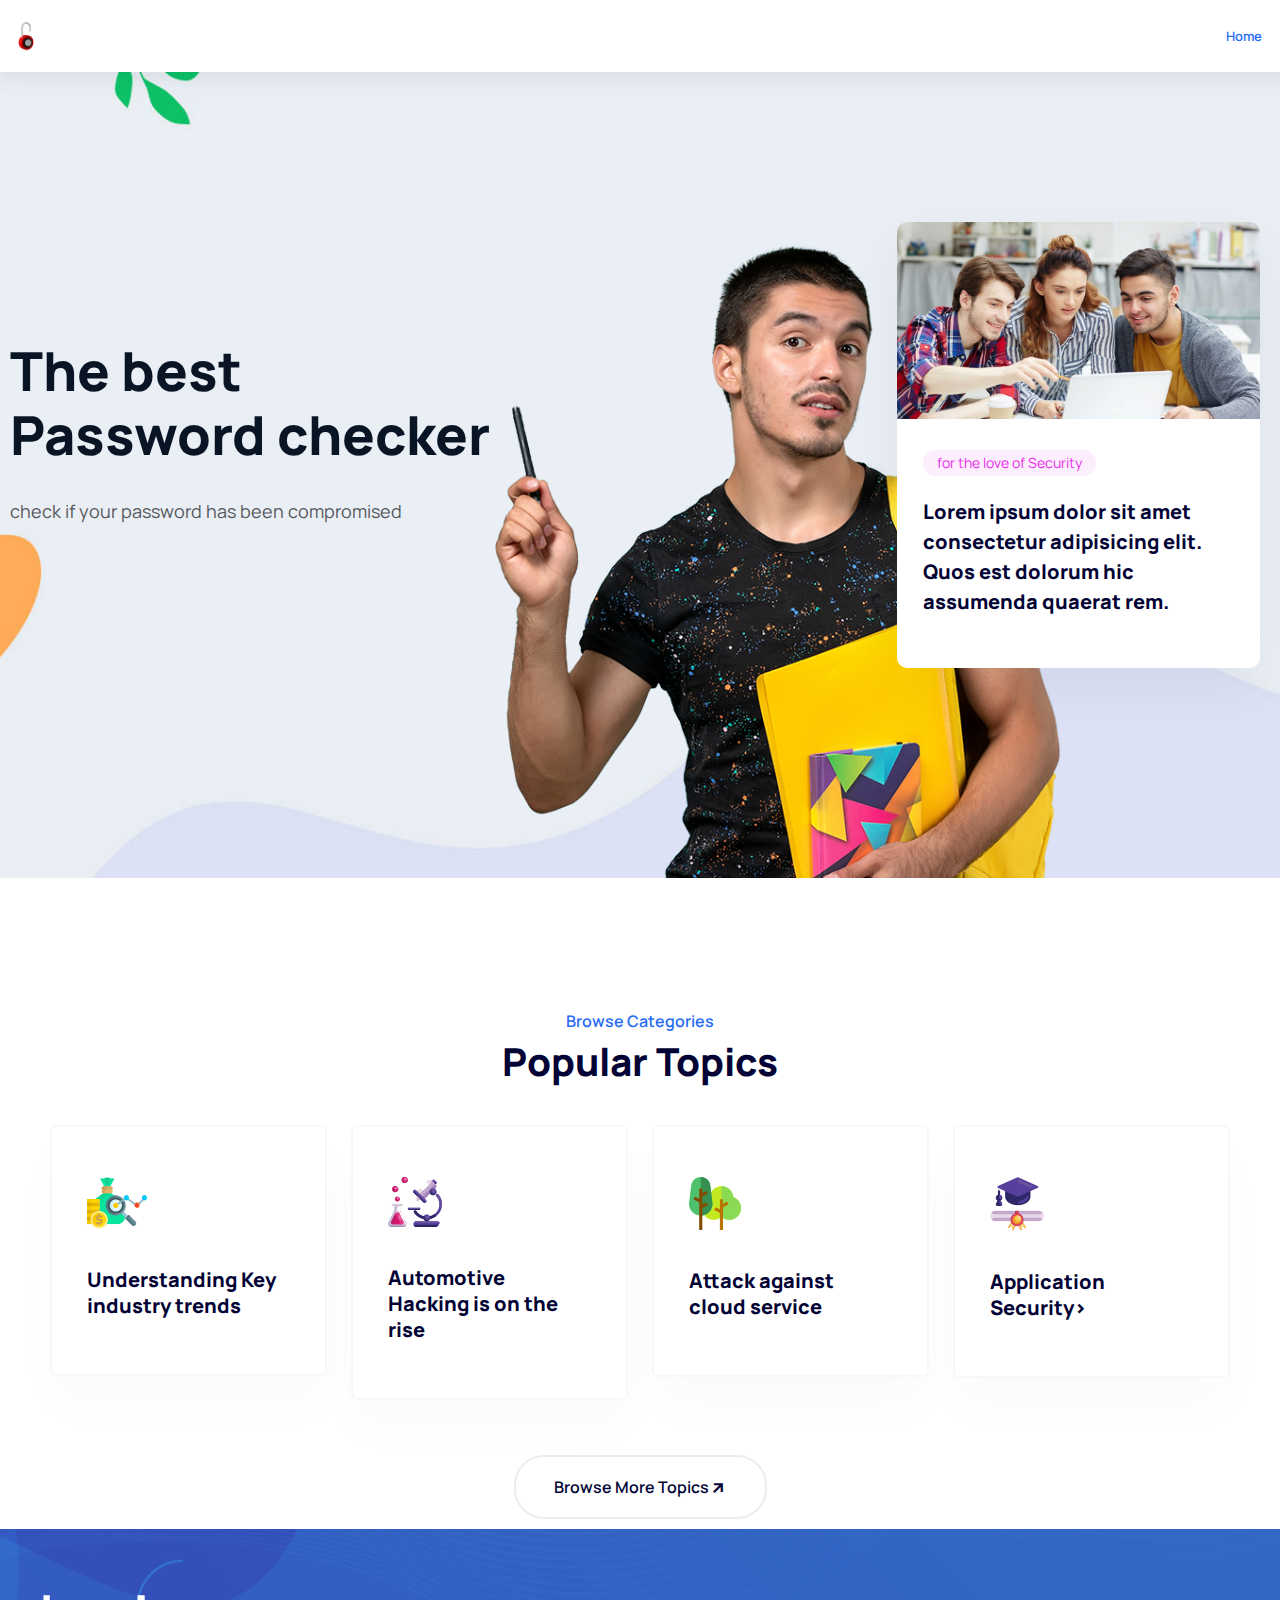
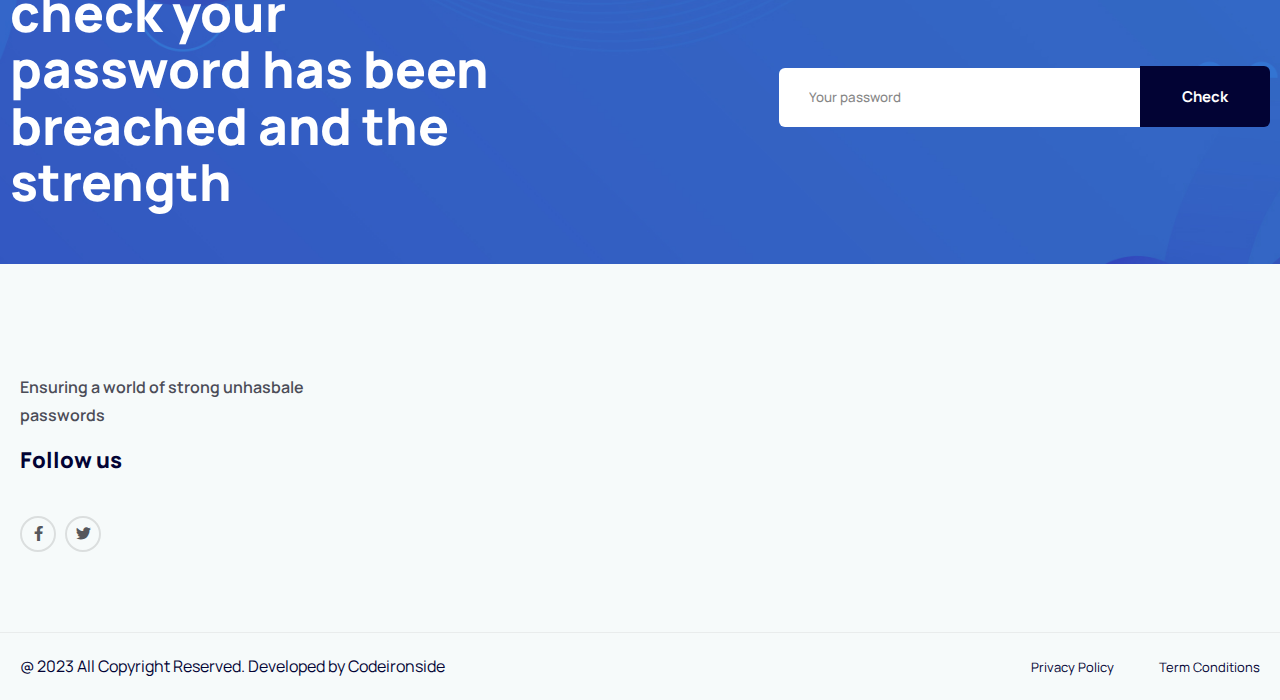
==== index.html @ 70d33856 "ummi frontend project" ====
<!DOCTYPE html>
<html lang="en-US">

<!-- Mirrored from backtheme.tech/products/wordpress/dlear-university/ by HTTrack Website Copier/3.x [XR&CO'2014], Thu, 14 Sep 2023 18:05:34 GMT -->
<!-- Added by HTTrack --><meta http-equiv="content-type" content="text/html;charset=UTF-8" /><!-- /Added by HTTrack -->
<head>
	<meta charset="UTF-8" />
	<meta name="viewport" content="width=device-width, initial-scale=1" />
	<link rel="profile" href="http://gmpg.org/xfn/11" />
	<link rel="pingback" href="xmlrpc.html" />
	<title>Password demon</title>
<meta name='robots' content='max-image-preview:large' /> 
<link rel='dns-prefetch' href='http://fonts.googleapis.com/' />
<link rel='preconnect' href='https://fonts.gstatic.com/' crossorigin />
<link rel="alternate" type="application/rss+xml" title="Dlear - Education, University &amp; School WordPress Theme &raquo; Feed" href="feed/index.html" />
<link rel="alternate" type="application/rss+xml" title="Dlear - Education, University &amp; School WordPress Theme &raquo; Comments Feed" href="comments/feed/index.html" /> 
<script type="text/javascript">
//  
</script>
<style type="text/css">
img.wp-smiley,
img.emoji {
	display: inline !important;
	border: none !important;
	box-shadow: none !important;
	height: 1em !important;
	width: 1em !important;
	margin: 0 0.07em !important;
	vertical-align: -0.1em !important;
	background: none !important;
	padding: 0 !important;
}
</style>
	<link rel='stylesheet' id='wp-block-library-css' href='wp-includes/css/dist/block-library/style.min9b30.css?ver=6.3.1' type='text/css' media='all' />
<link rel='stylesheet' id='wc-blocks-style-css' href='wp-content/plugins/woocommerce/packages/woocommerce-blocks/build/wc-blocksa504.css?ver=10.6.6' type='text/css' media='all' />
<link rel='stylesheet' id='wc-blocks-style-active-filters-css' href='wp-content/plugins/woocommerce/packages/woocommerce-blocks/build/active-filtersa504.css?ver=10.6.6' type='text/css' media='all' />
<link rel='stylesheet' id='wc-blocks-style-add-to-cart-form-css' href='wp-content/plugins/woocommerce/packages/woocommerce-blocks/build/add-to-cart-forma504.css?ver=10.6.6' type='text/css' media='all' />
<link rel='stylesheet' id='wc-blocks-packages-style-css' href='wp-content/plugins/woocommerce/packages/woocommerce-blocks/build/packages-stylea504.css?ver=10.6.6' type='text/css' media='all' />
<link rel='stylesheet' id='wc-blocks-style-all-products-css' href='wp-content/plugins/woocommerce/packages/woocommerce-blocks/build/all-productsa504.css?ver=10.6.6' type='text/css' media='all' />
<link rel='stylesheet' id='wc-blocks-style-all-reviews-css' href='wp-content/plugins/woocommerce/packages/woocommerce-blocks/build/all-reviewsa504.css?ver=10.6.6' type='text/css' media='all' />
<link rel='stylesheet' id='wc-blocks-style-attribute-filter-css' href='wp-content/plugins/woocommerce/packages/woocommerce-blocks/build/attribute-filtera504.css?ver=10.6.6' type='text/css' media='all' />
<link rel='stylesheet' id='wc-blocks-style-breadcrumbs-css' href='wp-content/plugins/woocommerce/packages/woocommerce-blocks/build/breadcrumbsa504.css?ver=10.6.6' type='text/css' media='all' />
<link rel='stylesheet' id='wc-blocks-style-catalog-sorting-css' href='wp-content/plugins/woocommerce/packages/woocommerce-blocks/build/catalog-sortinga504.css?ver=10.6.6' type='text/css' media='all' />
<link rel='stylesheet' id='wc-blocks-style-customer-account-css' href='wp-content/plugins/woocommerce/packages/woocommerce-blocks/build/customer-accounta504.css?ver=10.6.6' type='text/css' media='all' />
<link rel='stylesheet' id='wc-blocks-style-featured-category-css' href='wp-content/plugins/woocommerce/packages/woocommerce-blocks/build/featured-categorya504.css?ver=10.6.6' type='text/css' media='all' />
<link rel='stylesheet' id='wc-blocks-style-featured-product-css' href='wp-content/plugins/woocommerce/packages/woocommerce-blocks/build/featured-producta504.css?ver=10.6.6' type='text/css' media='all' />
<link rel='stylesheet' id='wc-blocks-style-mini-cart-css' href='wp-content/plugins/woocommerce/packages/woocommerce-blocks/build/mini-carta504.css?ver=10.6.6' type='text/css' media='all' />
<link rel='stylesheet' id='wc-blocks-style-price-filter-css' href='wp-content/plugins/woocommerce/packages/woocommerce-blocks/build/price-filtera504.css?ver=10.6.6' type='text/css' media='all' />
<link rel='stylesheet' id='wc-blocks-style-product-add-to-cart-css' href='wp-content/plugins/woocommerce/packages/woocommerce-blocks/build/product-add-to-carta504.css?ver=10.6.6' type='text/css' media='all' />
<link rel='stylesheet' id='wc-blocks-style-product-button-css' href='wp-content/plugins/woocommerce/packages/woocommerce-blocks/build/product-buttona504.css?ver=10.6.6' type='text/css' media='all' />
<link rel='stylesheet' id='wc-blocks-style-product-categories-css' href='wp-content/plugins/woocommerce/packages/woocommerce-blocks/build/product-categoriesa504.css?ver=10.6.6' type='text/css' media='all' />
<link rel='stylesheet' id='wc-blocks-style-product-image-css' href='wp-content/plugins/woocommerce/packages/woocommerce-blocks/build/product-imagea504.css?ver=10.6.6' type='text/css' media='all' />
<link rel='stylesheet' id='wc-blocks-style-product-image-gallery-css' href='wp-content/plugins/woocommerce/packages/woocommerce-blocks/build/product-image-gallerya504.css?ver=10.6.6' type='text/css' media='all' />
<link rel='stylesheet' id='wc-blocks-style-product-query-css' href='wp-content/plugins/woocommerce/packages/woocommerce-blocks/build/product-querya504.css?ver=10.6.6' type='text/css' media='all' />
<link rel='stylesheet' id='wc-blocks-style-product-results-count-css' href='wp-content/plugins/woocommerce/packages/woocommerce-blocks/build/product-results-counta504.css?ver=10.6.6' type='text/css' media='all' />
<link rel='stylesheet' id='wc-blocks-style-product-reviews-css' href='wp-content/plugins/woocommerce/packages/woocommerce-blocks/build/product-reviewsa504.css?ver=10.6.6' type='text/css' media='all' />
<link rel='stylesheet' id='wc-blocks-style-product-sale-badge-css' href='wp-content/plugins/woocommerce/packages/woocommerce-blocks/build/product-sale-badgea504.css?ver=10.6.6' type='text/css' media='all' />
<link rel='stylesheet' id='wc-blocks-style-product-search-css' href='wp-content/plugins/woocommerce/packages/woocommerce-blocks/build/product-searcha504.css?ver=10.6.6' type='text/css' media='all' />
<link rel='stylesheet' id='wc-blocks-style-product-sku-css' href='wp-content/plugins/woocommerce/packages/woocommerce-blocks/build/product-skua504.css?ver=10.6.6' type='text/css' media='all' />
<link rel='stylesheet' id='wc-blocks-style-product-stock-indicator-css' href='wp-content/plugins/woocommerce/packages/woocommerce-blocks/build/product-stock-indicatora504.css?ver=10.6.6' type='text/css' media='all' />
<link rel='stylesheet' id='wc-blocks-style-product-summary-css' href='wp-content/plugins/woocommerce/packages/woocommerce-blocks/build/product-summarya504.css?ver=10.6.6' type='text/css' media='all' />
<link rel='stylesheet' id='wc-blocks-style-product-title-css' href='wp-content/plugins/woocommerce/packages/woocommerce-blocks/build/product-titlea504.css?ver=10.6.6' type='text/css' media='all' />
<link rel='stylesheet' id='wc-blocks-style-rating-filter-css' href='wp-content/plugins/woocommerce/packages/woocommerce-blocks/build/rating-filtera504.css?ver=10.6.6' type='text/css' media='all' />
<link rel='stylesheet' id='wc-blocks-style-reviews-by-category-css' href='wp-content/plugins/woocommerce/packages/woocommerce-blocks/build/reviews-by-categorya504.css?ver=10.6.6' type='text/css' media='all' />
<link rel='stylesheet' id='wc-blocks-style-reviews-by-product-css' href='wp-content/plugins/woocommerce/packages/woocommerce-blocks/build/reviews-by-producta504.css?ver=10.6.6' type='text/css' media='all' />
<link rel='stylesheet' id='wc-blocks-style-product-details-css' href='wp-content/plugins/woocommerce/packages/woocommerce-blocks/build/product-detailsa504.css?ver=10.6.6' type='text/css' media='all' />
<link rel='stylesheet' id='wc-blocks-style-single-product-css' href='wp-content/plugins/woocommerce/packages/woocommerce-blocks/build/single-producta504.css?ver=10.6.6' type='text/css' media='all' />
<link rel='stylesheet' id='wc-blocks-style-stock-filter-css' href='wp-content/plugins/woocommerce/packages/woocommerce-blocks/build/stock-filtera504.css?ver=10.6.6' type='text/css' media='all' />
<link rel='stylesheet' id='wc-blocks-style-cart-css' href='wp-content/plugins/woocommerce/packages/woocommerce-blocks/build/carta504.css?ver=10.6.6' type='text/css' media='all' />
<link rel='stylesheet' id='wc-blocks-style-checkout-css' href='wp-content/plugins/woocommerce/packages/woocommerce-blocks/build/checkouta504.css?ver=10.6.6' type='text/css' media='all' />
<link rel='stylesheet' id='wc-blocks-style-mini-cart-contents-css' href='wp-content/plugins/woocommerce/packages/woocommerce-blocks/build/mini-cart-contentsa504.css?ver=10.6.6' type='text/css' media='all' />
<style id='classic-theme-styles-inline-css' type='text/css'>
/*! This file is auto-generated */
.wp-block-button__link{color:#fff;background-color:#32373c;border-radius:9999px;box-shadow:none;text-decoration:none;padding:calc(.667em + 2px) calc(1.333em + 2px);font-size:1.125em}.wp-block-file__button{background:#32373c;color:#fff;text-decoration:none}
</style>
<style id='global-styles-inline-css' type='text/css'>
body{--wp--preset--color--black: #000000;--wp--preset--color--cyan-bluish-gray: #abb8c3;--wp--preset--color--white: #ffffff;--wp--preset--color--pale-pink: #f78da7;--wp--preset--color--vivid-red: #cf2e2e;--wp--preset--color--luminous-vivid-orange: #ff6900;--wp--preset--color--luminous-vivid-amber: #fcb900;--wp--preset--color--light-green-cyan: #7bdcb5;--wp--preset--color--vivid-green-cyan: #00d084;--wp--preset--color--pale-cyan-blue: #8ed1fc;--wp--preset--color--vivid-cyan-blue: #0693e3;--wp--preset--color--vivid-purple: #9b51e0;--wp--preset--gradient--vivid-cyan-blue-to-vivid-purple: linear-gradient(135deg,rgba(6,147,227,1) 0%,rgb(155,81,224) 100%);--wp--preset--gradient--light-green-cyan-to-vivid-green-cyan: linear-gradient(135deg,rgb(122,220,180) 0%,rgb(0,208,130) 100%);--wp--preset--gradient--luminous-vivid-amber-to-luminous-vivid-orange: linear-gradient(135deg,rgba(252,185,0,1) 0%,rgba(255,105,0,1) 100%);--wp--preset--gradient--luminous-vivid-orange-to-vivid-red: linear-gradient(135deg,rgba(255,105,0,1) 0%,rgb(207,46,46) 100%);--wp--preset--gradient--very-light-gray-to-cyan-bluish-gray: linear-gradient(135deg,rgb(238,238,238) 0%,rgb(169,184,195) 100%);--wp--preset--gradient--cool-to-warm-spectrum: linear-gradient(135deg,rgb(74,234,220) 0%,rgb(151,120,209) 20%,rgb(207,42,186) 40%,rgb(238,44,130) 60%,rgb(251,105,98) 80%,rgb(254,248,76) 100%);--wp--preset--gradient--blush-light-purple: linear-gradient(135deg,rgb(255,206,236) 0%,rgb(152,150,240) 100%);--wp--preset--gradient--blush-bordeaux: linear-gradient(135deg,rgb(254,205,165) 0%,rgb(254,45,45) 50%,rgb(107,0,62) 100%);--wp--preset--gradient--luminous-dusk: linear-gradient(135deg,rgb(255,203,112) 0%,rgb(199,81,192) 50%,rgb(65,88,208) 100%);--wp--preset--gradient--pale-ocean: linear-gradient(135deg,rgb(255,245,203) 0%,rgb(182,227,212) 50%,rgb(51,167,181) 100%);--wp--preset--gradient--electric-grass: linear-gradient(135deg,rgb(202,248,128) 0%,rgb(113,206,126) 100%);--wp--preset--gradient--midnight: linear-gradient(135deg,rgb(2,3,129) 0%,rgb(40,116,252) 100%);--wp--preset--font-size--small: 13px;--wp--preset--font-size--medium: 20px;--wp--preset--font-size--large: 36px;--wp--preset--font-size--x-large: 42px;--wp--preset--spacing--20: 0.44rem;--wp--preset--spacing--30: 0.67rem;--wp--preset--spacing--40: 1rem;--wp--preset--spacing--50: 1.5rem;--wp--preset--spacing--60: 2.25rem;--wp--preset--spacing--70: 3.38rem;--wp--preset--spacing--80: 5.06rem;--wp--preset--shadow--natural: 6px 6px 9px rgba(0, 0, 0, 0.2);--wp--preset--shadow--deep: 12px 12px 50px rgba(0, 0, 0, 0.4);--wp--preset--shadow--sharp: 6px 6px 0px rgba(0, 0, 0, 0.2);--wp--preset--shadow--outlined: 6px 6px 0px -3px rgba(255, 255, 255, 1), 6px 6px rgba(0, 0, 0, 1);--wp--preset--shadow--crisp: 6px 6px 0px rgba(0, 0, 0, 1);}:where(.is-layout-flex){gap: 0.5em;}:where(.is-layout-grid){gap: 0.5em;}body .is-layout-flow > .alignleft{float: left;margin-inline-start: 0;margin-inline-end: 2em;}body .is-layout-flow > .alignright{float: right;margin-inline-start: 2em;margin-inline-end: 0;}body .is-layout-flow > .aligncenter{margin-left: auto !important;margin-right: auto !important;}body .is-layout-constrained > .alignleft{float: left;margin-inline-start: 0;margin-inline-end: 2em;}body .is-layout-constrained > .alignright{float: right;margin-inline-start: 2em;margin-inline-end: 0;}body .is-layout-constrained > .aligncenter{margin-left: auto !important;margin-right: auto !important;}body .is-layout-constrained > :where(:not(.alignleft):not(.alignright):not(.alignfull)){max-width: var(--wp--style--global--content-size);margin-left: auto !important;margin-right: auto !important;}body .is-layout-constrained > .alignwide{max-width: var(--wp--style--global--wide-size);}body .is-layout-flex{display: flex;}body .is-layout-flex{flex-wrap: wrap;align-items: center;}body .is-layout-flex > *{margin: 0;}body .is-layout-grid{display: grid;}body .is-layout-grid > *{margin: 0;}:where(.wp-block-columns.is-layout-flex){gap: 2em;}:where(.wp-block-columns.is-layout-grid){gap: 2em;}:where(.wp-block-post-template.is-layout-flex){gap: 1.25em;}:where(.wp-block-post-template.is-layout-grid){gap: 1.25em;}.has-black-color{color: var(--wp--preset--color--black) !important;}.has-cyan-bluish-gray-color{color: var(--wp--preset--color--cyan-bluish-gray) !important;}.has-white-color{color: var(--wp--preset--color--white) !important;}.has-pale-pink-color{color: var(--wp--preset--color--pale-pink) !important;}.has-vivid-red-color{color: var(--wp--preset--color--vivid-red) !important;}.has-luminous-vivid-orange-color{color: var(--wp--preset--color--luminous-vivid-orange) !important;}.has-luminous-vivid-amber-color{color: var(--wp--preset--color--luminous-vivid-amber) !important;}.has-light-green-cyan-color{color: var(--wp--preset--color--light-green-cyan) !important;}.has-vivid-green-cyan-color{color: var(--wp--preset--color--vivid-green-cyan) !important;}.has-pale-cyan-blue-color{color: var(--wp--preset--color--pale-cyan-blue) !important;}.has-vivid-cyan-blue-color{color: var(--wp--preset--color--vivid-cyan-blue) !important;}.has-vivid-purple-color{color: var(--wp--preset--color--vivid-purple) !important;}.has-black-background-color{background-color: var(--wp--preset--color--black) !important;}.has-cyan-bluish-gray-background-color{background-color: var(--wp--preset--color--cyan-bluish-gray) !important;}.has-white-background-color{background-color: var(--wp--preset--color--white) !important;}.has-pale-pink-background-color{background-color: var(--wp--preset--color--pale-pink) !important;}.has-vivid-red-background-color{background-color: var(--wp--preset--color--vivid-red) !important;}.has-luminous-vivid-orange-background-color{background-color: var(--wp--preset--color--luminous-vivid-orange) !important;}.has-luminous-vivid-amber-background-color{background-color: var(--wp--preset--color--luminous-vivid-amber) !important;}.has-light-green-cyan-background-color{background-color: var(--wp--preset--color--light-green-cyan) !important;}.has-vivid-green-cyan-background-color{background-color: var(--wp--preset--color--vivid-green-cyan) !important;}.has-pale-cyan-blue-background-color{background-color: var(--wp--preset--color--pale-cyan-blue) !important;}.has-vivid-cyan-blue-background-color{background-color: var(--wp--preset--color--vivid-cyan-blue) !important;}.has-vivid-purple-background-color{background-color: var(--wp--preset--color--vivid-purple) !important;}.has-black-border-color{border-color: var(--wp--preset--color--black) !important;}.has-cyan-bluish-gray-border-color{border-color: var(--wp--preset--color--cyan-bluish-gray) !important;}.has-white-border-color{border-color: var(--wp--preset--color--white) !important;}.has-pale-pink-border-color{border-color: var(--wp--preset--color--pale-pink) !important;}.has-vivid-red-border-color{border-color: var(--wp--preset--color--vivid-red) !important;}.has-luminous-vivid-orange-border-color{border-color: var(--wp--preset--color--luminous-vivid-orange) !important;}.has-luminous-vivid-amber-border-color{border-color: var(--wp--preset--color--luminous-vivid-amber) !important;}.has-light-green-cyan-border-color{border-color: var(--wp--preset--color--light-green-cyan) !important;}.has-vivid-green-cyan-border-color{border-color: var(--wp--preset--color--vivid-green-cyan) !important;}.has-pale-cyan-blue-border-color{border-color: var(--wp--preset--color--pale-cyan-blue) !important;}.has-vivid-cyan-blue-border-color{border-color: var(--wp--preset--color--vivid-cyan-blue) !important;}.has-vivid-purple-border-color{border-color: var(--wp--preset--color--vivid-purple) !important;}.has-vivid-cyan-blue-to-vivid-purple-gradient-background{background: var(--wp--preset--gradient--vivid-cyan-blue-to-vivid-purple) !important;}.has-light-green-cyan-to-vivid-green-cyan-gradient-background{background: var(--wp--preset--gradient--light-green-cyan-to-vivid-green-cyan) !important;}.has-luminous-vivid-amber-to-luminous-vivid-orange-gradient-background{background: var(--wp--preset--gradient--luminous-vivid-amber-to-luminous-vivid-orange) !important;}.has-luminous-vivid-orange-to-vivid-red-gradient-background{background: var(--wp--preset--gradient--luminous-vivid-orange-to-vivid-red) !important;}.has-very-light-gray-to-cyan-bluish-gray-gradient-background{background: var(--wp--preset--gradient--very-light-gray-to-cyan-bluish-gray) !important;}.has-cool-to-warm-spectrum-gradient-background{background: var(--wp--preset--gradient--cool-to-warm-spectrum) !important;}.has-blush-light-purple-gradient-background{background: var(--wp--preset--gradient--blush-light-purple) !important;}.has-blush-bordeaux-gradient-background{background: var(--wp--preset--gradient--blush-bordeaux) !important;}.has-luminous-dusk-gradient-background{background: var(--wp--preset--gradient--luminous-dusk) !important;}.has-pale-ocean-gradient-background{background: var(--wp--preset--gradient--pale-ocean) !important;}.has-electric-grass-gradient-background{background: var(--wp--preset--gradient--electric-grass) !important;}.has-midnight-gradient-background{background: var(--wp--preset--gradient--midnight) !important;}.has-small-font-size{font-size: var(--wp--preset--font-size--small) !important;}.has-medium-font-size{font-size: var(--wp--preset--font-size--medium) !important;}.has-large-font-size{font-size: var(--wp--preset--font-size--large) !important;}.has-x-large-font-size{font-size: var(--wp--preset--font-size--x-large) !important;}
.wp-block-navigation a:where(:not(.wp-element-button)){color: inherit;}
:where(.wp-block-post-template.is-layout-flex){gap: 1.25em;}:where(.wp-block-post-template.is-layout-grid){gap: 1.25em;}
:where(.wp-block-columns.is-layout-flex){gap: 2em;}:where(.wp-block-columns.is-layout-grid){gap: 2em;}
.wp-block-pullquote{font-size: 1.5em;line-height: 1.6;}
</style>
<link rel='stylesheet' id='redux-extendify-styles-css' href='wp-content/plugins/redux-framework/redux-core/assets/css/extendify-utilities4235.css?ver=4.4.5' type='text/css' media='all' />
<link rel='stylesheet' id='contact-form-7-css' href='wp-content/plugins/contact-form-7/includes/css/styles41a3.html?ver=5.8' type='text/css' media='all' />
<link rel='stylesheet' id='woocommerce-layout-css' href='wp-content/plugins/woocommerce/assets/css/woocommerce-layout7f40.css?ver=8.0.3' type='text/css' media='all' />
<link rel='stylesheet' id='woocommerce-smallscreen-css' href='wp-content/plugins/woocommerce/assets/css/woocommerce-smallscreen7f40.css?ver=8.0.3' type='text/css' media='only screen and (max-width: 768px)' />
<link rel='stylesheet' id='woocommerce-general-css' href='wp-content/plugins/woocommerce/assets/css/woocommerce7f40.css?ver=8.0.3' type='text/css' media='all' />
<style id='woocommerce-inline-inline-css' type='text/css'>
.woocommerce form .form-row .required { visibility: visible; }
</style>
<link rel='stylesheet' id='back-default-widget-css' href='wp-content/plugins/back-core-elements/assets/css/back-default-widget9b30.css?ver=6.3.1' type='text/css' media='all' />
<link rel='stylesheet' id='back-jquery-auto-complete-css' href='wp-content/plugins/back-core-elements/assets/css/jquery.auto-complete9b30.css?ver=6.3.1' type='text/css' media='all' />
<link rel='stylesheet' id='hfe-style-css' href='wp-content/plugins/back-core-elements/header-footer-elementor/assets/css/header-footer-elementor1f62.css?ver=1.6.13' type='text/css' media='all' />
<link rel='stylesheet' id='elementor-icons-css' href='wp-content/plugins/elementor/assets/lib/eicons/css/elementor-icons.mind618.css?ver=5.21.0' type='text/css' media='all' />
<link rel='stylesheet' id='elementor-frontend-css' href='wp-content/plugins/elementor/assets/css/frontend-lite.minb73d.css?ver=3.15.3' type='text/css' media='all' />
<link rel='stylesheet' id='swiper-css' href='wp-content/plugins/elementor/assets/lib/swiper/v8/css/swiper.min94a4.css?ver=8.4.5' type='text/css' media='all' />
<link rel='stylesheet' id='elementor-post-6-css' href='wp-content/uploads/elementor/css/post-66a74.css?ver=1693010446' type='text/css' media='all' />
<link rel='stylesheet' id='font-awesome-5-all-css' href='wp-content/plugins/elementor/assets/lib/font-awesome/css/all.minb73d.css?ver=3.15.3' type='text/css' media='all' />
<link rel='stylesheet' id='font-awesome-4-shim-css' href='wp-content/plugins/elementor/assets/lib/font-awesome/css/v4-shims.minb73d.css?ver=3.15.3' type='text/css' media='all' />
<link rel='stylesheet' id='elementor-post-4042-css' href='wp-content/uploads/elementor/css/post-4042dbb5.css?ver=1693840839' type='text/css' media='all' />
<link rel='stylesheet' id='elementor-post-1986-css' href='wp-content/uploads/elementor/css/post-1986ed41.css?ver=1693235667' type='text/css' media='all' />
<link rel='stylesheet' id='elementor-post-2132-css' href='wp-content/uploads/elementor/css/post-2132d732.css?ver=1693360151' type='text/css' media='all' />
<link rel='stylesheet' id='bootstrap-css' href='wp-content/themes/dlear/assets/css/bootstrap-grid.min9b30.css?ver=6.3.1' type='text/css' media='all' />
<link rel='stylesheet' id='slick-css' href='wp-content/themes/dlear/assets/css/slick9b30.css?ver=6.3.1' type='text/css' media='all' />
<link rel='stylesheet' id='magnific-popup-css' href='wp-content/themes/dlear/assets/css/magnific-popup9b30.css?ver=6.3.1' type='text/css' media='all' />
<link rel='stylesheet' id='remixicon-css' href='wp-content/themes/dlear/assets/css/remixicon9b30.css?ver=6.3.1' type='text/css' media='all' />
<link rel='stylesheet' id='dlear-style-default-css' href='wp-content/themes/dlear/assets/css/custom9b30.css?ver=6.3.1' type='text/css' media='all' />
<link rel='stylesheet' id='dlear-style-responsive-css' href='wp-content/themes/dlear/assets/css/responsive9b30.css?ver=6.3.1' type='text/css' media='all' />
<link rel='stylesheet' id='dlear-style-css' href='wp-content/themes/dlear/style9b30.css?ver=6.3.1' type='text/css' media='all' />
<link rel='stylesheet' id='dlear-fonts-css' href='http://fonts.googleapis.com/css?family=Manrope%3A400%2C500%2C600%2C700%2C800%26display%3Dswap%7CDancing+Script%3A400%2C500%2C600%2C700%26display%3Dswap&amp;ver=1.0.0' type='text/css' media='all' />
<link rel="preload" as="style" href="https://fonts.googleapis.com/css?family=Manrope&amp;display=swap&amp;ver=1694120712" /><link rel="stylesheet" href="https://fonts.googleapis.com/css?family=Manrope&amp;display=swap&amp;ver=1694120712" media="print" onload="this.media='all'"><noscript><link rel="stylesheet" href="https://fonts.googleapis.com/css?family=Manrope&amp;display=swap&amp;ver=1694120712" /></noscript><link rel='stylesheet' id='learnpress-widgets-css' href='wp-content/plugins/learnpress/assets/css/widgets.mine6d2.css?ver=4.2.3.4' type='text/css' media='all' />
<link rel='stylesheet' id='google-fonts-1-css' href='https://fonts.googleapis.com/css?family=Roboto%3A100%2C100italic%2C200%2C200italic%2C300%2C300italic%2C400%2C400italic%2C500%2C500italic%2C600%2C600italic%2C700%2C700italic%2C800%2C800italic%2C900%2C900italic%7CRoboto+Slab%3A100%2C100italic%2C200%2C200italic%2C300%2C300italic%2C400%2C400italic%2C500%2C500italic%2C600%2C600italic%2C700%2C700italic%2C800%2C800italic%2C900%2C900italic%7CManrope%3A100%2C100italic%2C200%2C200italic%2C300%2C300italic%2C400%2C400italic%2C500%2C500italic%2C600%2C600italic%2C700%2C700italic%2C800%2C800italic%2C900%2C900italic&amp;display=swap&amp;ver=6.3.1' type='text/css' media='all' />
<link rel='stylesheet' id='elementor-icons-shared-0-css' href='wp-content/plugins/elementor/assets/lib/font-awesome/css/fontawesome.min52d5.css?ver=5.15.3' type='text/css' media='all' />
<link rel='stylesheet' id='elementor-icons-fa-brands-css' href='wp-content/plugins/elementor/assets/lib/font-awesome/css/brands.min52d5.css?ver=5.15.3' type='text/css' media='all' />
<link rel="preconnect" href="https://fonts.gstatic.com/" crossorigin><script type='text/javascript' src='wp-includes/js/jquery/jquery.min3088.js?ver=3.7.0' id='jquery-core-js'></script>
<script type='text/javascript' src='wp-includes/js/jquery/jquery-migrate.min5589.js?ver=3.4.1' id='jquery-migrate-js'></script>
<script type='text/javascript' src='wp-content/plugins/elementor/assets/lib/font-awesome/js/v4-shims.minb73d.js?ver=3.15.3' id='font-awesome-4-shim-js'></script>
<link rel="https://api.w.org/" href="wp-json/index.html" /><link rel="alternate" type="application/json" href="wp-json/wp/v2/pages/4042.json" /><link rel="EditURI" type="application/rsd+xml" title="RSD" href="xmlrpc0db0.html?rsd" />
<meta name="generator" content="WordPress 6.3.1" />
<meta name="generator" content="WooCommerce 8.0.3" />
<link rel="canonical" href="index.html" />
<link rel='shortlink' href='index.html' />
<link rel="alternate" type="application/json+oembed" href="wp-json/oembed/1.0/embed5793?url=https%3A%2F%2Fbacktheme.tech%2Fproducts%2Fwordpress%2Fdlear-university%2F" />
<link rel="alternate" type="text/xml+oembed" href="wp-json/oembed/1.0/embed3ff9?url=https%3A%2F%2Fbacktheme.tech%2Fproducts%2Fwordpress%2Fdlear-university%2F&amp;format=xml" />
<meta name="generator" content="Redux 4.4.5" />		<script id="lp-list-instructors-data">
			const lpInstructorsUrl = 'instructors/index.html';
			const urlListInstructorsAPI = 'wp-json/lp/v1/instructors.json';
			let lpSkeletonParam = '[]';
					</script>
				<style id="learn-press-custom-css">
			:root {
				--lp-cotainer-max-with: 1290px;
				--lp-cotainer-padding: 2rem;
				--lp-primary-color: #2a6df5;
				--lp-secondary-color: #071f51;
			}
		</style>
			<noscript><style>.woocommerce-product-gallery{ opacity: 1 !important; }</style></noscript>
	<meta name="generator" content="Elementor 3.15.3; features: e_dom_optimization, e_optimized_assets_loading, e_optimized_css_loading, additional_custom_breakpoints; settings: css_print_method-external, google_font-enabled, font_display-swap">
<link rel="icon" href="wp-content/uploads/2023/08/fav.png" sizes="32x32" />
<link rel="icon" href="wp-content/uploads/2023/08/fav.png" sizes="192x192" />
<link rel="apple-touch-icon" href="wp-content/uploads/2023/08/fav.png" />
<meta name="msapplication-TileImage" content="https://backtheme.tech/products/wordpress/dlear-university/wp-content/uploads/2023/08/fav.png" />
	<style>
					:root {		  
			  --body-font: Manrope;
			}
							:root {		  
			  --subtitle-font: Manrope;
			}
				

					:root {		  
			  --body-font-size: 16px;
			}
		
					:root {		  
			  --body-text-color: #55575C;
			}
									



		
		
					#content,
			.lp-main-content{
				padding:100px 0;
			}			
			</style>
</head>

<body class="home page-template page-template-elementor_header_footer page page-id-4042 theme-dlear woocommerce-no-js ehf-header ehf-footer ehf-template-dlear ehf-stylesheet-dlear elementor-default elementor-template-full-width elementor-kit-6 elementor-page elementor-page-4042">
        <div id="back__preloader">
            <div id="back__circle_loader"></div>
            <div class="back__loader_logo"><img src="./3d-mobile-phone-with-security-code-padlock.jpg" alt=""></div>
        </div>
                            
         




<div id="page" class="site">           
<header id="back-header" class="back-header-area back-sticky-enable-here">
				
			<div data-elementor-type="wp-post" data-elementor-id="1986" class="elementor elementor-1986">
									<header class="elementor-section elementor-top-section elementor-element elementor-element-0b9b5b0 elementor-section-content-middle elementor-section-stretched elementor-section-boxed elementor-section-height-default elementor-section-height-default" data-id="0b9b5b0" data-element_type="section" data-settings="{&quot;stretch_section&quot;:&quot;section-stretched&quot;,&quot;background_background&quot;:&quot;classic&quot;}">
						<div class="elementor-container elementor-column-gap-default">
					<div class="elementor-column elementor-col-50 elementor-top-column elementor-element elementor-element-6ccb3fd" data-id="6ccb3fd" data-element_type="column">
			<div class="elementor-widget-wrap elementor-element-populated">
								<div class="elementor-element elementor-element-95ea359 elementor-widget elementor-widget-site-logo" data-id="95ea359" data-element_type="widget" data-settings="{&quot;align&quot;:&quot;left&quot;,&quot;logo_height&quot;:{&quot;unit&quot;:&quot;px&quot;,&quot;size&quot;:32,&quot;sizes&quot;:[]},&quot;logo_height_tablet&quot;:{&quot;unit&quot;:&quot;px&quot;,&quot;size&quot;:&quot;&quot;,&quot;sizes&quot;:[]},&quot;logo_height_mobile&quot;:{&quot;unit&quot;:&quot;px&quot;,&quot;size&quot;:&quot;&quot;,&quot;sizes&quot;:[]},&quot;image_border_radius&quot;:{&quot;unit&quot;:&quot;px&quot;,&quot;top&quot;:&quot;&quot;,&quot;right&quot;:&quot;&quot;,&quot;bottom&quot;:&quot;&quot;,&quot;left&quot;:&quot;&quot;,&quot;isLinked&quot;:true},&quot;image_border_radius_tablet&quot;:{&quot;unit&quot;:&quot;px&quot;,&quot;top&quot;:&quot;&quot;,&quot;right&quot;:&quot;&quot;,&quot;bottom&quot;:&quot;&quot;,&quot;left&quot;:&quot;&quot;,&quot;isLinked&quot;:true},&quot;image_border_radius_mobile&quot;:{&quot;unit&quot;:&quot;px&quot;,&quot;top&quot;:&quot;&quot;,&quot;right&quot;:&quot;&quot;,&quot;bottom&quot;:&quot;&quot;,&quot;left&quot;:&quot;&quot;,&quot;isLinked&quot;:true},&quot;caption_padding&quot;:{&quot;unit&quot;:&quot;px&quot;,&quot;top&quot;:&quot;&quot;,&quot;right&quot;:&quot;&quot;,&quot;bottom&quot;:&quot;&quot;,&quot;left&quot;:&quot;&quot;,&quot;isLinked&quot;:true},&quot;caption_padding_tablet&quot;:{&quot;unit&quot;:&quot;px&quot;,&quot;top&quot;:&quot;&quot;,&quot;right&quot;:&quot;&quot;,&quot;bottom&quot;:&quot;&quot;,&quot;left&quot;:&quot;&quot;,&quot;isLinked&quot;:true},&quot;caption_padding_mobile&quot;:{&quot;unit&quot;:&quot;px&quot;,&quot;top&quot;:&quot;&quot;,&quot;right&quot;:&quot;&quot;,&quot;bottom&quot;:&quot;&quot;,&quot;left&quot;:&quot;&quot;,&quot;isLinked&quot;:true},&quot;caption_space&quot;:{&quot;unit&quot;:&quot;px&quot;,&quot;size&quot;:0,&quot;sizes&quot;:[]},&quot;caption_space_tablet&quot;:{&quot;unit&quot;:&quot;px&quot;,&quot;size&quot;:&quot;&quot;,&quot;sizes&quot;:[]},&quot;caption_space_mobile&quot;:{&quot;unit&quot;:&quot;px&quot;,&quot;size&quot;:&quot;&quot;,&quot;sizes&quot;:[]}}" data-widget_type="site-logo.default">
				<div class="elementor-widget-container">
					<div class="hfe-site-logo">
													<a data-elementor-open-lightbox=""  class='elementor-clickable' href="./png.png">
							<div class="hfe-site-logo-set">           
				<div class="hfe-site-logo-container">
											<img class="hfe-site-logo-img elementor-animation-"  src="./png.png" alt="logo"/>
									</div>
			</div>
							</a>
						</div>  
					</div>
				</div>
					</div>
		</div>
				<div class="elementor-column elementor-col-50 elementor-top-column elementor-element elementor-element-99e1055" data-id="99e1055" data-element_type="column">
			<div class="elementor-widget-wrap elementor-element-populated">
								<div class="elementor-element elementor-element-7b74fd4 elementor-widget__width-auto elementor-widget elementor-widget-navigation-menu" data-id="7b74fd4" data-element_type="widget" data-widget_type="navigation-menu.default">
				<div class="elementor-widget-container">
					<div class="back-horizental-menu ">
			<nav><ul id="menu-1-7b74fd4" class="back-nav-menu-elementor"><li id="menu-item-4138" class="menu-item menu-item-type-post_type menu-item-object-page menu-item-home current-menu-item page_item page-item-4042 current_page_item parent back-creative-menu"><a href="index.html" class = "back-menu-item">Home</a></li>
							</div>
		</header>
							</div>
		
	</header>

			<div data-elementor-type="wp-page" data-elementor-id="4042" class="elementor elementor-4042">
									<section class="elementor-section elementor-top-section elementor-element elementor-element-8af2f55 elementor-section-full_width elementor-section-stretched elementor-section-height-default elementor-section-height-default" data-id="8af2f55" data-element_type="section" data-settings="{&quot;stretch_section&quot;:&quot;section-stretched&quot;,&quot;background_background&quot;:&quot;classic&quot;}">
						<div class="elementor-container elementor-column-gap-default">
					<div class="elementor-column elementor-col-100 elementor-top-column elementor-element elementor-element-056526a" data-id="056526a" data-element_type="column">
			<div class="elementor-widget-wrap elementor-element-populated">
								<section class="elementor-section elementor-inner-section elementor-element elementor-element-c248eb4 elementor-section-boxed elementor-section-height-default elementor-section-height-default" data-id="c248eb4" data-element_type="section">
						<div class="elementor-container elementor-column-gap-no">
					<div class="elementor-column elementor-col-33 elementor-inner-column elementor-element elementor-element-8fbd81f" data-id="8fbd81f" data-element_type="column">
			<div class="elementor-widget-wrap elementor-element-populated">
								<div class="elementor-element elementor-element-d43cc78 elementor-widget__width-initial elementor-widget elementor-widget-heading" data-id="d43cc78" data-element_type="widget" data-widget_type="heading.default">
				<div class="elementor-widget-container">
			<style>/*! elementor - v3.15.0 - 20-08-2023 */
.elementor-heading-title{padding:0;margin:0;line-height:1}.elementor-widget-heading .elementor-heading-title[class*=elementor-size-]>a{color:inherit;font-size:inherit;line-height:inherit}.elementor-widget-heading .elementor-heading-title.elementor-size-small{font-size:15px}.elementor-widget-heading .elementor-heading-title.elementor-size-medium{font-size:19px}.elementor-widget-heading .elementor-heading-title.elementor-size-large{font-size:29px}.elementor-widget-heading .elementor-heading-title.elementor-size-xl{font-size:39px}.elementor-widget-heading .elementor-heading-title.elementor-size-xxl{font-size:59px}</style><h1 class="elementor-heading-title elementor-size-default">The best<br>
Password checker</h1>		</div>
				</div>
				<div class="elementor-element elementor-element-b7aab82 elementor-widget elementor-widget-text-editor" data-id="b7aab82" data-element_type="widget" data-widget_type="text-editor.default">
				<div class="elementor-widget-container">
			<style>/*! elementor - v3.15.0 - 20-08-2023 */
.elementor-widget-text-editor.elementor-drop-cap-view-stacked .elementor-drop-cap{background-color:#69727d;color:#fff}.elementor-widget-text-editor.elementor-drop-cap-view-framed .elementor-drop-cap{color:#69727d;border:3px solid;background-color:transparent}.elementor-widget-text-editor:not(.elementor-drop-cap-view-default) .elementor-drop-cap{margin-top:8px}.elementor-widget-text-editor:not(.elementor-drop-cap-view-default) .elementor-drop-cap-letter{width:1em;height:1em}.elementor-widget-text-editor .elementor-drop-cap{float:left;text-align:center;line-height:1;font-size:50px}.elementor-widget-text-editor .elementor-drop-cap-letter{display:inline-block}</style>				<p>check if your password has been compromised</p>						</div>
				</div>
					</div>
		</div>
				<div class="elementor-column elementor-col-33 elementor-inner-column elementor-element elementor-element-e837565 elementor-hidden-mobile" data-id="e837565" data-element_type="column">
			<div class="elementor-widget-wrap elementor-element-populated">
								<div class="elementor-element elementor-element-c773e5d elementor-widget__width-initial elementor-absolute elementor-widget elementor-widget-image" data-id="c773e5d" data-element_type="widget" data-settings="{&quot;_position&quot;:&quot;absolute&quot;}" data-widget_type="image.default">
				<div class="elementor-widget-container">
			<style>/*! elementor - v3.15.0 - 20-08-2023 */
.elementor-widget-image{text-align:center}.elementor-widget-image a{display:inline-block}.elementor-widget-image a img[src$=".svg"]{width:48px}.elementor-widget-image img{vertical-align:middle;display:inline-block}</style>												<img decoding="async" fetchpriority="high" width="601" height="811" src="wp-content/uploads/2023/07/learn.png" class="attachment-full size-full wp-image-2425" alt="" srcset="./learn.png" sizes="(max-width: 601px) 100vw, 601px" />															</div>
				</div>
					</div>
		</div>
				<div class="elementor-column elementor-col-33 elementor-inner-column elementor-element elementor-element-a5960e9 elementor-hidden-tablet elementor-hidden-mobile" data-id="a5960e9" data-element_type="column">
			<div class="elementor-widget-wrap elementor-element-populated">
								<div class="elementor-element elementor-element-3af9500 elementor-widget elementor-widget-back-course-grid" data-id="3af9500" data-element_type="widget" data-widget_type="back-course-grid.default">
				<div class="elementor-widget-container">
			  

             
        
        <div class="back-elementor-course-wrap back__course_style_elementor2 back-course-vertical-animation">
                    <div class="row">
          
            

                          
<div class="elementor-cource-block col-lg-12 col-md-6 col-sm-12 ">
 <div class="elementor-course-item">
    <div class="course-image-wrap">
        <a href="courses/effective-classroom-management-techniques-job/index.html"><img width="640" height="347" src="./post9-1024x555.jpg" class="attachment-large size-large wp-post-image" alt=""  sizes="(max-width: 640px) 100vw, 640px" /></a></div>
                        <div class="elementor-content-part">
                                                        <ul class="meta-course cate-1">
                                                                <li><span class="back-category-elementor cate-1" style="background:#fdeefd;color:#e82aea">for the love of Security                            
                                </span></li>
                                                                                            </ul>
                                                         
                                <h3 class="title">
                                   <p>Lorem ipsum dolor sit amet consectetur adipisicing elit. Quos est dolorum hic assumenda quaerat rem.</p>
                                </h3> 
                        </div> 

                        
                                            </div>
                </div>
                          
       </div>  
    </div>  
          
    		</div>
				</div>
					</div>
		</div>
							</div>
		</section>
					</div>
		</div>
							</div>
		</section>
				<section class="elementor-section elementor-top-section elementor-element elementor-element-d929d02 elementor-section-stretched elementor-section-boxed elementor-section-height-default elementor-section-height-default" data-id="d929d02" data-element_type="section" data-settings="{&quot;background_background&quot;:&quot;classic&quot;,&quot;stretch_section&quot;:&quot;section-stretched&quot;}">
						<div class="elementor-container elementor-column-gap-default">
					<div class="elementor-column elementor-col-100 elementor-top-column elementor-element elementor-element-9a6d1cb" data-id="9a6d1cb" data-element_type="column">
			<div class="elementor-widget-wrap elementor-element-populated">
								<section class="elementor-section elementor-inner-section elementor-element elementor-element-647a0b1 elementor-section-boxed elementor-section-height-default elementor-section-height-default" data-id="647a0b1" data-element_type="section">
						<div class="elementor-container elementor-column-gap-default">
					<div class="elementor-column elementor-col-100 elementor-inner-column elementor-element elementor-element-57d9b5e" data-id="57d9b5e" data-element_type="column">
			<div class="elementor-widget-wrap elementor-element-populated">
								<div class="elementor-element elementor-element-93786e7 elementor-widget elementor-widget-back-core-heading" data-id="93786e7" data-element_type="widget" data-widget_type="back-core-heading.default">
				<div class="elementor-widget-container">
			        <div class="back-elementor-heading back-elementor-heading-default">
	        <span class="back-elementor-sub-text">Browse Categories</span>			<h2 class="title">Popular Topics</h2>        </div>

        		</div>
				</div>
					</div>
		</div>
							</div>
		</section>
				<div class="elementor-element elementor-element-db5aea0 elementor-widget elementor-widget-back__course_category" data-id="db5aea0" data-element_type="widget" data-widget_type="back__course_category.default">
				<div class="elementor-widget-container">
						<div id="back__courses-categories" class="back__courses-categories">	
				<div class="row">
											<div class="col-md-6 col-lg-3">
								<div class="categories-item">			            		
			<span class="backcat__icon"><img loading="lazy" width="60" height="52" src="wp-content/uploads/2023/04/cat_img_h_1_3.png" class="attachment-thumbnail size-thumbnail" alt="" decoding="async" /> </span>
<h4 class="title"><a href="https://www.simplilearn.com/top-cybersecurity-trends-article">Understanding Key industry trends</a></h4>  
									
													
									
									   
									 
								</div>
							</div>
													<div class="col-md-6 col-lg-3">
<div class="categories-item">			            		
<span class="backcat__icon"><img loading="lazy" width="54" height="50" src="wp-content/uploads/2023/04/cat_img_h_2_2.png" class="attachment-thumbnail size-thumbnail" alt="" decoding="async" /> </span>
<h4 class="title"><a href="https://www.knowledgehut.com/blog/security/cyber-security-trends">Automotive Hacking is on the rise</a></h4>  

									   
									 
								</div>
							</div>
													<div class="col-md-6 col-lg-3">
								<div class="categories-item">			            		
	<span class="backcat__icon"><img loading="lazy" width="52" height="53" src="wp-content/uploads/2023/04/cat_img_h_1.png" class="attachment-thumbnail size-thumbnail" alt="" decoding="async" /> </span>
						<h4 class="title"><a href="https://www.selecthub.com/endpoint-security/cyber-security-trends/?amps=1">Attack against cloud service</a></h4>  


									
									   
									 
								</div>
							</div>
<div class="col-md-6 col-lg-3">
	<div class="categories-item">			            		
	<span class="backcat__icon"><img loading="lazy" width="54" height="54" src="wp-content/uploads/2023/04/cat_img_h_1_4.png" class="attachment-thumbnail size-thumbnail" alt="" decoding="async" /> </span>
	<h4 class="title"><a href="https://thehackernews.com/2023/04/top-10-cybersecurity-trends-for-2023.html?m=1">Application Security></h4>
			</div>
		</div>
				</div>
</div>
	</div>
	</div>
	<div class="elementor-element elementor-element-8112727 elementor-widget elementor-widget-back-button" data-id="8112727" data-element_type="widget" data-widget_type="back-button.default">
	<div class="elementor-widget-container">
				
			
			<div class="back-elementor-border">
					<a class="back-elementor-btn" href="https://www.cybsafe.com/blog/ten-key-topics-in-cyber-security-awareness-training/" > Browse More Topics<i class="ri-arrow-right-up-line"></i> </a>
		</div>   
			</div>
				</div>
					</div>
		</div>
							</div>
				<section class="elementor-section elementor-top-section elementor-element elementor-element-63227a8 elementor-section-stretched elementor-section-boxed elementor-section-height-default elementor-section-height-default" data-id="63227a8" data-element_type="section" data-settings="{&quot;background_background&quot;:&quot;classic&quot;,&quot;stretch_section&quot;:&quot;section-stretched&quot;}">
						<div class="elementor-container elementor-column-gap-default">
					<div class="elementor-column elementor-col-50 elementor-top-column elementor-element elementor-element-1d7048a" data-id="1d7048a" data-element_type="column">
			<div class="elementor-widget-wrap elementor-element-populated">
								<div class="elementor-element elementor-element-b4675b7 elementor-widget elementor-widget-heading" data-id="b4675b7" data-element_type="widget" data-widget_type="heading.default">
				<div class="elementor-widget-container">
			<h2 class="elementor-heading-title elementor-size-default">check your password has been breached and the strength<br> </h2>		</div>
				</div>
					</div>
		</div>
				<div class="elementor-column elementor-col-50 elementor-top-column elementor-element elementor-element-f245236" data-id="f245236" data-element_type="column">
			<div class="elementor-widget-wrap elementor-element-populated">
								<div class="elementor-element elementor-element-355bb6d elementor-widget elementor-widget-back-newsletter" data-id="355bb6d" data-element_type="widget" data-widget_type="back-newsletter.default">
				<div class="elementor-widget-container">
			            <div class="back-newsletter-form"><script>(function() {
	window.mc4wp = window.mc4wp || {
		listeners: [],
		forms: {
			on: function(evt, cb) {
				window.mc4wp.listeners.push(
					{
						event   : evt,
						callback: cb
					}
				);
			}
		}
	}
})();
</script><!-- Mailchimp for WordPress v4.9.7 - https://wordpress.org/plugins/mailchimp-for-wp/ --><form id="mc4wp-form-1" class="mc4wp-form mc4wp-form-1064" method="post" data-id="1064" data-name="" ><div class="mc4wp-form-fields"><div>
<input type="email" name="EMAIL" placeholder="Your password" required />
<input type="submit" value="check" />
</div>
</div><label style="display: none !important;">Leave this field empty if you're human: <input type="text" name="_mc4wp_honeypot" value="" tabindex="-1" autocomplete="off" /></label><input type="hidden" name="_mc4wp_timestamp" value="1694714728" /><input type="hidden" name="_mc4wp_form_id" value="1064" /><input type="hidden" name="_mc4wp_form_element_id" value="mc4wp-form-1" /><div class="mc4wp-response"></div></form><!-- / Mailchimp for WordPress Plugin --></div>
        		</div>
				</div>
					</div>
		</div>
							</div>
		</section>
							</div>
		
 <!-- start scrollUp  -->
<div id="back--scrollup" class="right">
    <i class="ri-arrow-up-line"></i>
</div>   
 
		<footer itemtype="https://schema.org/WPFooter" itemscope="itemscope" id="colophon" role="contentinfo">
			<div class='footer-width-fixer'>		<div data-elementor-type="wp-post" data-elementor-id="2132" class="elementor elementor-2132">
									<section class="elementor-section elementor-top-section elementor-element elementor-element-f878a1f elementor-section-stretched elementor-section-boxed elementor-section-height-default elementor-section-height-default" data-id="f878a1f" data-element_type="section" data-settings="{&quot;stretch_section&quot;:&quot;section-stretched&quot;,&quot;background_background&quot;:&quot;classic&quot;}">
						<div class="elementor-container elementor-column-gap-default">
					<div class="elementor-column elementor-col-100 elementor-top-column elementor-element elementor-element-65e1933" data-id="65e1933" data-element_type="column">
			<div class="elementor-widget-wrap elementor-element-populated">
								<section class="elementor-section elementor-inner-section elementor-element elementor-element-969913b elementor-section-boxed elementor-section-height-default elementor-section-height-default" data-id="969913b" data-element_type="section">
						<div class="elementor-container elementor-column-gap-default">
					<div class="elementor-column elementor-col-25 elementor-inner-column elementor-element elementor-element-3b9ea96" data-id="3b9ea96" data-element_type="column">
			<div class="elementor-widget-wrap elementor-element-populated">
<div class="elementor-element elementor-element-ac241ab elementor-widget elementor-widget-site-logo" data-id="ac241ab" data-element_type="widget" data-settings="{&quot;align&quot;:&quot;left&quot;,&quot;logo_height&quot;:{&quot;unit&quot;:&quot;px&quot;,&quot;size&quot;:32,&quot;sizes&quot;:[]},&quot;logo_height_tablet&quot;:{&quot;unit&quot;:&quot;px&quot;,&quot;size&quot;:&quot;&quot;,&quot;sizes&quot;:[]},&quot;logo_height_mobile&quot;:{&quot;unit&quot;:&quot;px&quot;,&quot;size&quot;:&quot;&quot;,&quot;sizes&quot;:[]},&quot;image_border_radius&quot;:{&quot;unit&quot;:&quot;px&quot;,&quot;top&quot;:&quot;&quot;,&quot;right&quot;:&quot;&quot;,&quot;bottom&quot;:&quot;&quot;,&quot;left&quot;:&quot;&quot;,&quot;isLinked&quot;:true},&quot;image_border_radius_tablet&quot;:{&quot;unit&quot;:&quot;px&quot;,&quot;top&quot;:&quot;&quot;,&quot;right&quot;:&quot;&quot;,&quot;bottom&quot;:&quot;&quot;,&quot;left&quot;:&quot;&quot;,&quot;isLinked&quot;:true},&quot;image_border_radius_mobile&quot;:{&quot;unit&quot;:&quot;px&quot;,&quot;top&quot;:&quot;&quot;,&quot;right&quot;:&quot;&quot;,&quot;bottom&quot;:&quot;&quot;,&quot;left&quot;:&quot;&quot;,&quot;isLinked&quot;:true},&quot;caption_padding&quot;:{&quot;unit&quot;:&quot;px&quot;,&quot;top&quot;:&quot;&quot;,&quot;right&quot;:&quot;&quot;,&quot;bottom&quot;:&quot;&quot;,&quot;left&quot;:&quot;&quot;,&quot;isLinked&quot;:true},&quot;caption_padding_tablet&quot;:{&quot;unit&quot;:&quot;px&quot;,&quot;top&quot;:&quot;&quot;,&quot;right&quot;:&quot;&quot;,&quot;bottom&quot;:&quot;&quot;,&quot;left&quot;:&quot;&quot;,&quot;isLinked&quot;:true},&quot;caption_padding_mobile&quot;:{&quot;unit&quot;:&quot;px&quot;,&quot;top&quot;:&quot;&quot;,&quot;right&quot;:&quot;&quot;,&quot;bottom&quot;:&quot;&quot;,&quot;left&quot;:&quot;&quot;,&quot;isLinked&quot;:true},&quot;caption_space&quot;:{&quot;unit&quot;:&quot;px&quot;,&quot;size&quot;:0,&quot;sizes&quot;:[]},&quot;caption_space_tablet&quot;:{&quot;unit&quot;:&quot;px&quot;,&quot;size&quot;:&quot;&quot;,&quot;sizes&quot;:[]},&quot;caption_space_mobile&quot;:{&quot;unit&quot;:&quot;px&quot;,&quot;size&quot;:&quot;&quot;,&quot;sizes&quot;:[]}}" data-widget_type="site-logo.default">
</div>
<div class="elementor-element elementor-element-30d41d5 elementor-widget elementor-widget-text-editor" data-id="30d41d5" data-element_type="widget" data-widget_type="text-editor.default">
    <div class="elementor-widget-container">
        <p style="display: inline;">Ensuring a world of strong unhasbale passwords</p>
    </div>
</div>
<div class="elementor-element elementor-element-e3f6922 elementor-widget elementor-widget-heading" data-id="e3f6922" data-element_type="widget" data-widget_type="heading.default">
    <div class="elementor-widget-container">
        <h3 class="elementor-heading-title elementor-size-default" style="display: inline;">Follow us</h3>
    </div>
</div>
<div class="elementor-element elementor-element-d2dc956 e-grid-align-left elementor-shape-rounded elementor-grid-0 elementor-widget elementor-widget-social-icons" data-id="d2dc956" data-element_type="widget" data-widget_type="social-icons.default">
    <div class="elementor-widget-container">
        <style>
            /*! elementor - v3.15.0 - 20-08-2023 */
            .elementor-widget-social-icons.elementor-grid-0 .elementor-widget-container,
            .elementor-widget-social-icons.elementor-grid-mobile-0 .elementor-widget-container,
            .elementor-widget-social-icons.elementor-grid-tablet-0 .elementor-widget-container {
                line-height: 1;
                font-size: 0;
            }

            .elementor-widget-social-icons:not(.elementor-grid-0):not(.elementor-grid-tablet-0):not(.elementor-grid-mobile-0) .elementor-grid {
                display: inline-grid;
            }

            .elementor-widget-social-icons .elementor-grid {
                grid-column-gap: var(--grid-column-gap, 5px);
                grid-row-gap: var(--grid-row-gap, 5px);
                grid-template-columns: var(--grid-template-columns);
                justify-content: var(--justify-content, center);
                justify-items: var(--justify-content, center);
            }

            .elementor-icon.elementor-social-icon {
                font-size: var(--icon-size, 25px);
                line-height: var(--icon-size, 25px);
                width: calc(var(--icon-size, 25px) + (2 * var(--icon-padding, .5em)));
                height: calc(var(--icon-size, 25px) + (2 * var(--icon-padding, .5em)));
            }

            .elementor-social-icon {
                --e-social-icon-icon-color: #fff;
                display: inline-flex;
                background-color: #69727d;
                align-items: center;
                justify-content: center;
                text-align: center;
                cursor: pointer;
            }

            .elementor-social-icon i {
                color: var(--e-social-icon-icon-color);
            }

            .elementor-social-icon svg {
                fill: var(--e-social-icon-icon-color);
            }

            .elementor-social-icon:last-child {
                margin: 0;
            }

            .elementor-social-icon:hover {
                opacity: .9;
                color: #fff;
            }

            .elementor-social-icon-android {
                background-color: #a4c639;
            }

            .elementor-social-icon-apple {
                background-color: #999;
            }

            .elementor-social-icon-behance {
                background-color: #1769ff;
            }

            .elementor-social-icon-bitbucket {
                background-color: #205081;
            }

            .elementor-social-icon-codepen {
                background-color: #000;
            }

            .elementor-social-icon-delicious {
                background-color: #39f;
            }

            .elementor-social-icon-deviantart {
                background-color: #05cc47;
            }

            .elementor-social-icon-digg {
                background-color: #005be2;
            }

            .elementor-social-icon-dribbble {
                background-color: #ea4c89;
            }

            .elementor-social-icon-elementor {
                background-color: #d30c5c;
            }

            .elementor-social-icon-envelope {
                background-color: #ea4335;
            }

            .elementor-social-icon-facebook,
            .elementor-social-icon-facebook-f {
                background-color: #3b5998;
            }

            .elementor-social-icon-flickr {
                background-color: #0063dc;
            }

            .elementor-social-icon-foursquare {
                background-color: #2d5be3;
            }

            .elementor-social-icon-free-code-camp,
            .elementor-social-icon-freecodecamp {
                background-color: #006400;
            }

            .elementor-social-icon-github {
                background-color: #333;
            }

            .elementor-social-icon-gitlab {
                background-color: #e24329;
            }

            .elementor-social-icon-globe {
                background-color: #69727d;
            }

            .elementor-social-icon-google-plus,
            .elementor-social-icon-google-plus-g {
                background-color: #dd4b39;
            }

            .elementor-social-icon-houzz {
                background-color: #7ac142;
            }

            .elementor-social-icon-instagram {
                background-color: #262626;
            }

            .elementor-social-icon-jsfiddle {
                background-color: #487aa2;
            }

            .elementor-social-icon-link {
                background-color: #818a91;
            }

            .elementor-social-icon-linkedin,
            .elementor-social-icon-linkedin-in {
                background-color: #0077b5;
            }

            .elementor-social-icon-medium {
                background-color: #00ab6b;
            }

            .elementor-social-icon-meetup {
                background-color: #ec1c40;
            }

            .elementor-social-icon-mixcloud {
                background-color: #273a4b;
            }

            .elementor-social-icon-odnoklassniki {
                background-color: #f4731c;
            }

            .elementor-social-icon-pinterest {
                background-color: #bd081c;
            }

            .elementor-social-icon-product-hunt {
                background-color: #da552f;
            }

            .elementor-social-icon-reddit {
                background-color: #ff4500;
            }

            .elementor-social-icon-rss {
                background-color: #f26522;
            }

            .elementor-social-icon-shopping-cart {
                background-color: #4caf50;
            }

            .elementor-social-icon-skype {
                background-color: #00aff0;
            }

            .elementor-social-icon-slideshare {
                background-color: #0077b5;
            }

            .elementor-social-icon-snapchat {
                background-color: #fffc00;
            }

            .elementor-social-icon-soundcloud {
                background-color: #f80;
            }

            .elementor-social-icon-spotify {
                background-color: #2ebd59;
            }

            .elementor-social-icon-stack-overflow {
                background-color: #fe7a15;
            }

            .elementor-social-icon-steam {
                background-color: #00adee;
            }

            .elementor-social-icon-stumbleupon {
                background-color: #eb4924;
            }

            .elementor-social-icon-telegram {
                background-color: #2ca5e0;
            }

            .elementor-social-icon-thumb-tack {
                background-color: #1aa1d8;
            }

            .elementor-social-icon-tripadvisor {
                background-color: #589442;
            }

            .elementor-social-icon-tumblr {
                background-color: #35465c;
            }

            .elementor-social-icon-twitch {
                background-color: #6441a5;
            }

            .elementor-social-icon-twitter {
                background-color: #1da1f2;
            }

            .elementor-social-icon-viber {
                background-color: #665cac;
            }

            .elementor-social-icon-vimeo {
                background-color: #1ab7ea;
            }

            .elementor-social-icon-vk {
                background-color: #45668e;
            }

            .elementor-social-icon-weibo {
                background-color: #dd2430;
            }

            .elementor-social-icon-weixin {
                background-color: #31a918;
            }

            .elementor-social-icon-whatsapp {
                background-color: #25d366;
            }

            .elementor-social-icon-wordpress {
                background-color: #21759b;
            }

            .elementor-social-icon-xing {
                background-color: #026466;
            }

            .elementor-social-icon-yelp {
                background-color: #af0606;
            }

            .elementor-social-icon-youtube {
                background-color: #cd201f;
            }

            .elementor-social-icon-500px {
                background-color: #0099e5;
            }

            .elementor-shape-rounded .elementor-icon.elementor-social-icon {
                border-radius: 10%;
            }

            .elementor-shape-circle .elementor-icon.elementor-social-icon {
                border-radius: 50%;
            }
        </style>
        <div class="elementor-social-icons-wrapper elementor-grid">
            <span class="elementor-grid-item">
                <a class="elementor-icon elementor-social-icon elementor-social-icon-facebook-f elementor-animation-bob elementor-repeater-item-01294c4" target="_blank">
                    <span class="elementor-screen-only">Facebook-f</span>
                    <i class="fab fa-facebook-f"></i>
                </a>
            </span>
            <span class="elementor-grid-item">
                <a class="elementor-icon elementor-social-icon elementor-social-icon-twitter elementor-animation-bob elementor-repeater-item-c420883" target="_blank">
                    <span class="elementor-screen-only">Twitter</span>
                    <i class="fab fa-twitter"></i>
                </a>
            </span>
        </div>
    </div>
</div>

				
							</div>
		</section>
					</div>
		</div>
							</div>
		</section>
<section class="elementor-section elementor-top-section elementor-element elementor-element-c0e89a3 elementor-section-stretched elementor-section-boxed elementor-section-height-default elementor-section-height-default" data-id="c0e89a3" data-element_type="section" data-settings="{&quot;stretch_section&quot;:&quot;section-stretched&quot;,&quot;background_background&quot;:&quot;classic&quot;}">
<div class="elementor-container elementor-column-gap-default">
	<div class="elementor-column elementor-col-100 elementor-top-column elementor-element elementor-element-beddfa3" data-id="beddfa3" data-element_type="column"><div class="elementor-widget-wrap elementor-element-populated">
								<section class="elementor-section elementor-inner-section elementor-element elementor-element-10db58f elementor-section-content-middle copy_end elementor-section-boxed elementor-section-height-default elementor-section-height-default" data-id="10db58f" data-element_type="section">
						<div class="elementor-container elementor-column-gap-default">
					<div class="elementor-column elementor-col-50 elementor-inner-column elementor-element elementor-element-3487dfa" data-id="3487dfa" data-element_type="column">
			<div class="elementor-widget-wrap elementor-element-populated">
								<div class="elementor-element elementor-element-9a9340e elementor-widget elementor-widget-text-editor" data-id="9a9340e" data-element_type="widget" data-widget_type="text-editor.default">
				<div class="elementor-widget-container">
							@ 2023 All Copyright Reserved. Developed by Codeironside</div>
				</div>
					</div>
		</div>
				<div class="elementor-column elementor-col-50 elementor-inner-column elementor-element elementor-element-4f0df3c" data-id="4f0df3c" data-element_type="column">
			<div class="elementor-widget-wrap elementor-element-populated">
								<div class="elementor-element elementor-element-204c402 elementor-widget elementor-widget-navigation-menu" data-id="204c402" data-element_type="widget" data-widget_type="navigation-menu.default">
				<div class="elementor-widget-container">
					<div class="back-horizental-menu ">
			<nav><ul id="menu-1-204c402" class="back-nav-menu-elementor"><li id="menu-item-2556" class="menu-item menu-item-type-post_type menu-item-object-page parent back-creative-menu"><a href="#" class = "back-menu-item">Privacy Policy</a></li>
<li id="menu-item-2552" class="menu-item menu-item-type-post_type menu-item-object-page parent back-creative-menu"><a href="#" class = "back-menu-item">Term Conditions</a></li>
</ul></nav>
							<span class="back-humbarger-close-menu back-canvas-icon"> <i class="ri-menu-3-line"></i> </span>
					</div>
				</div>
				</div>
					</div>
		</div>
							</div>
		</section>
					</div>
		</div>
							</div>
		</section>
							</div>
		</div>		</footer>
	</div><!-- #page -->
<!-- <script>(function() {function maybePrefixUrlField () {
  const value = this.value.trim()
  if (value !== '' && value.indexOf('http') !== 0) {
    this.value = 'http://' + value
  }
}

const urlFields = document.querySelectorAll('.mc4wp-form input[type="url"]')
for (let j = 0; j < urlFields.length; j++) {
  urlFields[j].addEventListener('blur', maybePrefixUrlField)
}
})();</script>	<script type="text/javascript">
		(function () {
			var c = document.body.className;
			c = c.replace(/woocommerce-no-js/, 'woocommerce-js');
			document.body.className = c;
		})();
	</script> -->
	<link rel='stylesheet' id='mediaelement-css' href='wp-includes/js/mediaelement/mediaelementplayer-legacy.min1f61.css?ver=4.2.17' type='text/css' media='all' />
<link rel='stylesheet' id='wp-mediaelement-css' href='wp-includes/js/mediaelement/wp-mediaelement.min9b30.css?ver=6.3.1' type='text/css' media='all' />
<link rel='stylesheet' id='academic-area-css-css' href='wp-content/plugins/back-core-elements/widgets/academic-area/css/academic-area3eed.css?ver=1694714727' type='text/css' media='all' />
<link rel='stylesheet' id='e-animations-css' href='wp-content/plugins/elementor/assets/lib/animations/animations.minb73d.css?ver=3.15.3' type='text/css' media='all' />
<script type='text/javascript' src='wp-content/plugins/contact-form-7/includes/swv/js/index41a3.html?ver=5.8' id='swv-js'></script>
<script type='text/javascript' id='contact-form-7-js-extra'>
/* <![CDATA[ */
var wpcf7 = {"api":{"root":"https:\/\/backtheme.tech\/products\/wordpress\/dlear-university\/wp-json\/","namespace":"contact-form-7\/v1"}};
/* ]]> */
</script>
<script type='text/javascript' src='wp-content/plugins/contact-form-7/includes/js/index41a3.js?ver=5.8' id='contact-form-7-js'></script>
<script type='text/javascript' src='wp-content/plugins/woocommerce/assets/js/jquery-blockui/jquery.blockUI.min116b.js?ver=2.7.0-wc.8.0.3' id='jquery-blockui-js'></script>
<script type='text/javascript' id='wc-add-to-cart-js-extra'>
/* <![CDATA[ */
var wc_add_to_cart_params = {"ajax_url":"\/products\/wordpress\/dlear-university\/wp-admin\/admin-ajax.php","wc_ajax_url":"\/products\/wordpress\/dlear-university\/?wc-ajax=%%endpoint%%","i18n_view_cart":"View cart","cart_url":"https:\/\/backtheme.tech\/products\/wordpress\/dlear-university\/cart\/","is_cart":"","cart_redirect_after_add":"no"};
/* ]]> */
</script>
<script type='text/javascript' src='wp-content/plugins/woocommerce/assets/js/frontend/add-to-cart.min7f40.js?ver=8.0.3' id='wc-add-to-cart-js'></script>
<script type='text/javascript' src='wp-content/plugins/woocommerce/assets/js/js-cookie/js.cookie.mine502.js?ver=2.1.4-wc.8.0.3' id='js-cookie-js'></script>
<script type='text/javascript' id='woocommerce-js-extra'>
/* <![CDATA[ */
var woocommerce_params = {"ajax_url":"\/products\/wordpress\/dlear-university\/wp-admin\/admin-ajax.php","wc_ajax_url":"\/products\/wordpress\/dlear-university\/?wc-ajax=%%endpoint%%"};
/* ]]> */
</script>
<script type='text/javascript' src='wp-content/plugins/woocommerce/assets/js/frontend/woocommerce.min7f40.js?ver=8.0.3' id='woocommerce-js'></script>
<script type='text/javascript' src='wp-content/plugins/back-core-elements/assets/js/jquery.auto-complete.min5139.js?ver=201513434' id='jquery-auto-complete-js'></script>
<script type='text/javascript' id='course-ajax-search-js-js-extra'>
/* <![CDATA[ */
var back_ajax_object = {"ajaxurl":"https:\/\/backtheme.tech\/products\/wordpress\/dlear-university\/wp-admin\/admin-ajax.php"};
/* ]]> */
</script>
<script type='text/javascript' src='wp-content/plugins/back-core-elements/assets/js/course-ajax-search3eed.js?ver=1694714727' id='course-ajax-search-js-js'></script>
<script type='text/javascript' src='wp-content/themes/dlear/assets/js/slick.min8a54.js?ver=1.0.0' id='slick-js'></script>
<script type='text/javascript' src='wp-includes/js/imagesloaded.mineda1.js?ver=4.1.4' id='imagesloaded-js'></script>
<script type='text/javascript' src='wp-content/themes/dlear/assets/js/isotope8a54.js?ver=1.0.0' id='isotope-js'></script>
<script type='text/javascript' src='wp-content/themes/dlear/assets/js/jquery.magnific-popup.min8a54.js?ver=1.0.0' id='jquery-magnific-popup-js'></script>
<script type='text/javascript' src='wp-content/themes/dlear/assets/js/mobilemenu8a54.js?ver=1.0.0' id='dlear-mobilemenu-js'></script>
<script type='text/javascript' src='wp-content/themes/dlear/assets/js/main8a54.js?ver=1.0.0' id='dlear-main-js'></script>
<script id="mediaelement-core-js-before" type="text/javascript">
var mejsL10n = {"language":"en","strings":{"mejs.download-file":"Download File","mejs.install-flash":"You are using a browser that does not have Flash player enabled or installed. Please turn on your Flash player plugin or download the latest version from https:\/\/get.adobe.com\/flashplayer\/","mejs.fullscreen":"Fullscreen","mejs.play":"Play","mejs.pause":"Pause","mejs.time-slider":"Time Slider","mejs.time-help-text":"Use Left\/Right Arrow keys to advance one second, Up\/Down arrows to advance ten seconds.","mejs.live-broadcast":"Live Broadcast","mejs.volume-help-text":"Use Up\/Down Arrow keys to increase or decrease volume.","mejs.unmute":"Unmute","mejs.mute":"Mute","mejs.volume-slider":"Volume Slider","mejs.video-player":"Video Player","mejs.audio-player":"Audio Player","mejs.captions-subtitles":"Captions\/Subtitles","mejs.captions-chapters":"Chapters","mejs.none":"None","mejs.afrikaans":"Afrikaans","mejs.albanian":"Albanian","mejs.arabic":"Arabic","mejs.belarusian":"Belarusian","mejs.bulgarian":"Bulgarian","mejs.catalan":"Catalan","mejs.chinese":"Chinese","mejs.chinese-simplified":"Chinese (Simplified)","mejs.chinese-traditional":"Chinese (Traditional)","mejs.croatian":"Croatian","mejs.czech":"Czech","mejs.danish":"Danish","mejs.dutch":"Dutch","mejs.english":"English","mejs.estonian":"Estonian","mejs.filipino":"Filipino","mejs.finnish":"Finnish","mejs.french":"French","mejs.galician":"Galician","mejs.german":"German","mejs.greek":"Greek","mejs.haitian-creole":"Haitian Creole","mejs.hebrew":"Hebrew","mejs.hindi":"Hindi","mejs.hungarian":"Hungarian","mejs.icelandic":"Icelandic","mejs.indonesian":"Indonesian","mejs.irish":"Irish","mejs.italian":"Italian","mejs.japanese":"Japanese","mejs.korean":"Korean","mejs.latvian":"Latvian","mejs.lithuanian":"Lithuanian","mejs.macedonian":"Macedonian","mejs.malay":"Malay","mejs.maltese":"Maltese","mejs.norwegian":"Norwegian","mejs.persian":"Persian","mejs.polish":"Polish","mejs.portuguese":"Portuguese","mejs.romanian":"Romanian","mejs.russian":"Russian","mejs.serbian":"Serbian","mejs.slovak":"Slovak","mejs.slovenian":"Slovenian","mejs.spanish":"Spanish","mejs.swahili":"Swahili","mejs.swedish":"Swedish","mejs.tagalog":"Tagalog","mejs.thai":"Thai","mejs.turkish":"Turkish","mejs.ukrainian":"Ukrainian","mejs.vietnamese":"Vietnamese","mejs.welsh":"Welsh","mejs.yiddish":"Yiddish"}};
</script>
<script type='text/javascript' src='wp-includes/js/mediaelement/mediaelement-and-player.min1f61.js?ver=4.2.17' id='mediaelement-core-js'></script>
<script type='text/javascript' src='wp-includes/js/mediaelement/mediaelement-migrate.min9b30.js?ver=6.3.1' id='mediaelement-migrate-js'></script>
<script type='text/javascript' id='mediaelement-js-extra'>
/* <![CDATA[ */
var _wpmejsSettings = {"pluginPath":"\/products\/wordpress\/dlear-university\/wp-includes\/js\/mediaelement\/","classPrefix":"mejs-","stretching":"responsive","audioShortcodeLibrary":"mediaelement","videoShortcodeLibrary":"mediaelement"};
/* ]]> */
</script>
<script type='text/javascript' src='wp-includes/js/mediaelement/wp-mediaelement.min9b30.js?ver=6.3.1' id='wp-mediaelement-js'></script>
<script type='text/javascript' src='wp-includes/js/mediaelement/renderers/vimeo.min1f61.js?ver=4.2.17' id='mediaelement-vimeo-js'></script>
<script type='text/javascript' src='wp-content/plugins/elementor/assets/lib/jquery-numerator/jquery-numerator.min3958.js?ver=0.2.1' id='jquery-numerator-js'></script>
<script type='text/javascript' defer src='wp-content/plugins/mailchimp-for-wp/assets/js/forms37cb.js?ver=4.9.7' id='mc4wp-forms-api-js'></script>
<script type='text/javascript' src='wp-content/plugins/elementor/assets/js/webpack.runtime.minb73d.js?ver=3.15.3' id='elementor-webpack-runtime-js'></script>
<script type='text/javascript' src='wp-content/plugins/elementor/assets/js/frontend-modules.minb73d.js?ver=3.15.3' id='elementor-frontend-modules-js'></script>
<script type='text/javascript' src='wp-content/plugins/elementor/assets/lib/waypoints/waypoints.min05da.js?ver=4.0.2' id='elementor-waypoints-js'></script>
<script type='text/javascript' src='wp-includes/js/jquery/ui/core.min3f14.js?ver=1.13.2' id='jquery-ui-core-js'></script>
<script id="elementor-frontend-js-before" type="text/javascript">
var elementorFrontendConfig = {"environmentMode":{"edit":false,"wpPreview":false,"isScriptDebug":false},"i18n":{"shareOnFacebook":"Share on Facebook","shareOnTwitter":"Share on Twitter","pinIt":"Pin it","download":"Download","downloadImage":"Download image","fullscreen":"Fullscreen","zoom":"Zoom","share":"Share","playVideo":"Play Video","previous":"Previous","next":"Next","close":"Close","a11yCarouselWrapperAriaLabel":"Carousel | Horizontal scrolling: Arrow Left & Right","a11yCarouselPrevSlideMessage":"Previous slide","a11yCarouselNextSlideMessage":"Next slide","a11yCarouselFirstSlideMessage":"This is the first slide","a11yCarouselLastSlideMessage":"This is the last slide","a11yCarouselPaginationBulletMessage":"Go to slide"},"is_rtl":false,"breakpoints":{"xs":0,"sm":480,"md":768,"lg":1025,"xl":1440,"xxl":1600},"responsive":{"breakpoints":{"mobile":{"label":"Mobile Portrait","value":767,"default_value":767,"direction":"max","is_enabled":true},"mobile_extra":{"label":"Mobile Landscape","value":880,"default_value":880,"direction":"max","is_enabled":false},"tablet":{"label":"Tablet Portrait","value":1024,"default_value":1024,"direction":"max","is_enabled":true},"tablet_extra":{"label":"Tablet Landscape","value":1200,"default_value":1200,"direction":"max","is_enabled":false},"laptop":{"label":"Laptop","value":1366,"default_value":1366,"direction":"max","is_enabled":false},"widescreen":{"label":"Widescreen","value":2400,"default_value":2400,"direction":"min","is_enabled":false}}},"version":"3.15.3","is_static":false,"experimentalFeatures":{"e_dom_optimization":true,"e_optimized_assets_loading":true,"e_optimized_css_loading":true,"additional_custom_breakpoints":true,"e_swiper_latest":true,"landing-pages":true},"urls":{"assets":"https:\/\/backtheme.tech\/products\/wordpress\/dlear-university\/wp-content\/plugins\/elementor\/assets\/"},"swiperClass":"swiper","settings":{"page":[],"editorPreferences":[]},"kit":{"active_breakpoints":["viewport_mobile","viewport_tablet"],"lightbox_enable_counter":"yes","lightbox_enable_fullscreen":"yes","lightbox_enable_zoom":"yes","lightbox_enable_share":"yes","lightbox_title_src":"title","lightbox_description_src":"description"},"post":{"id":4042,"title":"Dlear%20%E2%80%93%20Education%2C%20University%20%26%20School%20WordPress%20Theme","excerpt":"","featuredImage":false}};
</script>
<script type='text/javascript' src='wp-content/plugins/elementor/assets/js/frontend.minb73d.js?ver=3.15.3' id='elementor-frontend-js'></script>
</body>

<!-- Mirrored from backtheme.tech/products/wordpress/dlear-university/ by HTTrack Website Copier/3.x [XR&CO'2014], Thu, 14 Sep 2023 18:10:47 GMT -->
</html>
---- wp-includes/css/dist/block-library/style.min9b30.css ----
@charset "UTF-8";.wp-block-archives{box-sizing:border-box}.wp-block-archives-dropdown label{display:block}.wp-block-avatar{line-height:0}.wp-block-avatar,.wp-block-avatar img{box-sizing:border-box}.wp-block-avatar.aligncenter{text-align:center}.wp-block-audio{box-sizing:border-box}.wp-block-audio figcaption{margin-bottom:1em;margin-top:.5em}.wp-block-audio audio{min-width:300px;width:100%}.wp-block-button__link{box-sizing:border-box;cursor:pointer;display:inline-block;text-align:center;word-break:break-word}.wp-block-button__link.aligncenter{text-align:center}.wp-block-button__link.alignright{text-align:right}:where(.wp-block-button__link){border-radius:9999px;box-shadow:none;padding:calc(.667em + 2px) calc(1.333em + 2px);text-decoration:none}.wp-block-button[style*=text-decoration] .wp-block-button__link{text-decoration:inherit}.wp-block-buttons>.wp-block-button.has-custom-width{max-width:none}.wp-block-buttons>.wp-block-button.has-custom-width .wp-block-button__link{width:100%}.wp-block-buttons>.wp-block-button.has-custom-font-size .wp-block-button__link{font-size:inherit}.wp-block-buttons>.wp-block-button.wp-block-button__width-25{width:calc(25% - var(--wp--style--block-gap, .5em)*.75)}.wp-block-buttons>.wp-block-button.wp-block-button__width-50{width:calc(50% - var(--wp--style--block-gap, .5em)*.5)}.wp-block-buttons>.wp-block-button.wp-block-button__width-75{width:calc(75% - var(--wp--style--block-gap, .5em)*.25)}.wp-block-buttons>.wp-block-button.wp-block-button__width-100{flex-basis:100%;width:100%}.wp-block-buttons.is-vertical>.wp-block-button.wp-block-button__width-25{width:25%}.wp-block-buttons.is-vertical>.wp-block-button.wp-block-button__width-50{width:50%}.wp-block-buttons.is-vertical>.wp-block-button.wp-block-button__width-75{width:75%}.wp-block-button.is-style-squared,.wp-block-button__link.wp-block-button.is-style-squared{border-radius:0}.wp-block-button.no-border-radius,.wp-block-button__link.no-border-radius{border-radius:0!important}.wp-block-button .wp-block-button__link.is-style-outline,.wp-block-button.is-style-outline>.wp-block-button__link{border:2px solid;padding:.667em 1.333em}.wp-block-button .wp-block-button__link.is-style-outline:not(.has-text-color),.wp-block-button.is-style-outline>.wp-block-button__link:not(.has-text-color){color:currentColor}.wp-block-button .wp-block-button__link.is-style-outline:not(.has-background),.wp-block-button.is-style-outline>.wp-block-button__link:not(.has-background){background-color:transparent;background-image:none}.wp-block-button .wp-block-button__link:where(.has-border-color){border-width:initial}.wp-block-button .wp-block-button__link:where([style*=border-top-color]){border-top-width:medium}.wp-block-button .wp-block-button__link:where([style*=border-right-color]){border-right-width:medium}.wp-block-button .wp-block-button__link:where([style*=border-bottom-color]){border-bottom-width:medium}.wp-block-button .wp-block-button__link:where([style*=border-left-color]){border-left-width:medium}.wp-block-button .wp-block-button__link:where([style*=border-style]){border-width:initial}.wp-block-button .wp-block-button__link:where([style*=border-top-style]){border-top-width:medium}.wp-block-button .wp-block-button__link:where([style*=border-right-style]){border-right-width:medium}.wp-block-button .wp-block-button__link:where([style*=border-bottom-style]){border-bottom-width:medium}.wp-block-button .wp-block-button__link:where([style*=border-left-style]){border-left-width:medium}.wp-block-buttons.is-vertical{flex-direction:column}.wp-block-buttons.is-vertical>.wp-block-button:last-child{margin-bottom:0}.wp-block-buttons>.wp-block-button{display:inline-block;margin:0}.wp-block-buttons.is-content-justification-left{justify-content:flex-start}.wp-block-buttons.is-content-justification-left.is-vertical{align-items:flex-start}.wp-block-buttons.is-content-justification-center{justify-content:center}.wp-block-buttons.is-content-justification-center.is-vertical{align-items:center}.wp-block-buttons.is-content-justification-right{justify-content:flex-end}.wp-block-buttons.is-content-justification-right.is-vertical{align-items:flex-end}.wp-block-buttons.is-content-justification-space-between{justify-content:space-between}.wp-block-buttons.aligncenter{text-align:center}.wp-block-buttons:not(.is-content-justification-space-between,.is-content-justification-right,.is-content-justification-left,.is-content-justification-center) .wp-block-button.aligncenter{margin-left:auto;margin-right:auto;width:100%}.wp-block-buttons[style*=text-decoration] .wp-block-button,.wp-block-buttons[style*=text-decoration] .wp-block-button__link{text-decoration:inherit}.wp-block-buttons.has-custom-font-size .wp-block-button__link{font-size:inherit}.wp-block-button.aligncenter,.wp-block-calendar{text-align:center}.wp-block-calendar td,.wp-block-calendar th{border:1px solid;padding:.25em}.wp-block-calendar th{font-weight:400}.wp-block-calendar caption{background-color:inherit}.wp-block-calendar table{border-collapse:collapse;width:100%}.wp-block-calendar table:where(:not(.has-text-color)){color:#40464d}.wp-block-calendar table:where(:not(.has-text-color)) td,.wp-block-calendar table:where(:not(.has-text-color)) th{border-color:#ddd}.wp-block-calendar table.has-background th{background-color:inherit}.wp-block-calendar table.has-text-color th{color:inherit}:where(.wp-block-calendar table:not(.has-background) th){background:#ddd}.wp-block-categories{box-sizing:border-box}.wp-block-categories.alignleft{margin-right:2em}.wp-block-categories.alignright{margin-left:2em}.wp-block-categories.wp-block-categories-dropdown.aligncenter{text-align:center}.wp-block-code{box-sizing:border-box}.wp-block-code code{display:block;font-family:inherit;overflow-wrap:break-word;white-space:pre-wrap}.wp-block-columns{align-items:normal!important;box-sizing:border-box;display:flex;flex-wrap:wrap!important}@media (min-width:782px){.wp-block-columns{flex-wrap:nowrap!important}}.wp-block-columns.are-vertically-aligned-top{align-items:flex-start}.wp-block-columns.are-vertically-aligned-center{align-items:center}.wp-block-columns.are-vertically-aligned-bottom{align-items:flex-end}@media (max-width:781px){.wp-block-columns:not(.is-not-stacked-on-mobile)>.wp-block-column{flex-basis:100%!important}}@media (min-width:782px){.wp-block-columns:not(.is-not-stacked-on-mobile)>.wp-block-column{flex-basis:0;flex-grow:1}.wp-block-columns:not(.is-not-stacked-on-mobile)>.wp-block-column[style*=flex-basis]{flex-grow:0}}.wp-block-columns.is-not-stacked-on-mobile{flex-wrap:nowrap!important}.wp-block-columns.is-not-stacked-on-mobile>.wp-block-column{flex-basis:0;flex-grow:1}.wp-block-columns.is-not-stacked-on-mobile>.wp-block-column[style*=flex-basis]{flex-grow:0}:where(.wp-block-columns){margin-bottom:1.75em}:where(.wp-block-columns.has-background){padding:1.25em 2.375em}.wp-block-column{flex-grow:1;min-width:0;overflow-wrap:break-word;word-break:break-word}.wp-block-column.is-vertically-aligned-top{align-self:flex-start}.wp-block-column.is-vertically-aligned-center{align-self:center}.wp-block-column.is-vertically-aligned-bottom{align-self:flex-end}.wp-block-column.is-vertically-aligned-bottom,.wp-block-column.is-vertically-aligned-center,.wp-block-column.is-vertically-aligned-top{width:100%}.wp-block-post-comments{box-sizing:border-box}.wp-block-post-comments .alignleft{float:left}.wp-block-post-comments .alignright{float:right}.wp-block-post-comments .navigation:after{clear:both;content:"";display:table}.wp-block-post-comments .commentlist{clear:both;list-style:none;margin:0;padding:0}.wp-block-post-comments .commentlist .comment{min-height:2.25em;padding-left:3.25em}.wp-block-post-comments .commentlist .comment p{font-size:1em;line-height:1.8;margin:1em 0}.wp-block-post-comments .commentlist .children{list-style:none;margin:0;padding:0}.wp-block-post-comments .comment-author{line-height:1.5}.wp-block-post-comments .comment-author .avatar{border-radius:1.5em;display:block;float:left;height:2.5em;margin-right:.75em;margin-top:.5em;width:2.5em}.wp-block-post-comments .comment-author cite{font-style:normal}.wp-block-post-comments .comment-meta{font-size:.875em;line-height:1.5}.wp-block-post-comments .comment-meta b{font-weight:400}.wp-block-post-comments .comment-meta .comment-awaiting-moderation{display:block;margin-bottom:1em;margin-top:1em}.wp-block-post-comments .comment-body .commentmetadata{font-size:.875em}.wp-block-post-comments .comment-form-author label,.wp-block-post-comments .comment-form-comment label,.wp-block-post-comments .comment-form-email label,.wp-block-post-comments .comment-form-url label{display:block;margin-bottom:.25em}.wp-block-post-comments .comment-form input:not([type=submit]):not([type=checkbox]),.wp-block-post-comments .comment-form textarea{box-sizing:border-box;display:block;width:100%}.wp-block-post-comments .comment-form-cookies-consent{display:flex;gap:.25em}.wp-block-post-comments .comment-form-cookies-consent #wp-comment-cookies-consent{margin-top:.35em}.wp-block-post-comments .comment-reply-title{margin-bottom:0}.wp-block-post-comments .comment-reply-title :where(small){font-size:var(--wp--preset--font-size--medium,smaller);margin-left:.5em}.wp-block-post-comments .reply{font-size:.875em;margin-bottom:1.4em}.wp-block-post-comments input:not([type=submit]),.wp-block-post-comments textarea{border:1px solid #949494;font-family:inherit;font-size:1em}.wp-block-post-comments input:not([type=submit]):not([type=checkbox]),.wp-block-post-comments textarea{padding:calc(.667em + 2px)}:where(.wp-block-post-comments input[type=submit]){border:none}.wp-block-comments-pagination>.wp-block-comments-pagination-next,.wp-block-comments-pagination>.wp-block-comments-pagination-numbers,.wp-block-comments-pagination>.wp-block-comments-pagination-previous{margin-bottom:.5em;margin-right:.5em}.wp-block-comments-pagination>.wp-block-comments-pagination-next:last-child,.wp-block-comments-pagination>.wp-block-comments-pagination-numbers:last-child,.wp-block-comments-pagination>.wp-block-comments-pagination-previous:last-child{margin-right:0}.wp-block-comments-pagination .wp-block-comments-pagination-previous-arrow{display:inline-block;margin-right:1ch}.wp-block-comments-pagination .wp-block-comments-pagination-previous-arrow:not(.is-arrow-chevron){transform:scaleX(1)}.wp-block-comments-pagination .wp-block-comments-pagination-next-arrow{display:inline-block;margin-left:1ch}.wp-block-comments-pagination .wp-block-comments-pagination-next-arrow:not(.is-arrow-chevron){transform:scaleX(1)}.wp-block-comments-pagination.aligncenter{justify-content:center}.wp-block-comment-template{box-sizing:border-box;list-style:none;margin-bottom:0;max-width:100%;padding:0}.wp-block-comment-template li{clear:both}.wp-block-comment-template ol{list-style:none;margin-bottom:0;max-width:100%;padding-left:2rem}.wp-block-comment-template.alignleft{float:left}.wp-block-comment-template.aligncenter{margin-left:auto;margin-right:auto;width:-moz-fit-content;width:fit-content}.wp-block-comment-template.alignright{float:right}.wp-block-cover,.wp-block-cover-image{align-items:center;background-position:50%;box-sizing:border-box;display:flex;justify-content:center;min-height:430px;overflow:hidden;overflow:clip;padding:1em;position:relative}.wp-block-cover .has-background-dim:not([class*=-background-color]),.wp-block-cover-image .has-background-dim:not([class*=-background-color]),.wp-block-cover-image.has-background-dim:not([class*=-background-color]),.wp-block-cover.has-background-dim:not([class*=-background-color]){background-color:#000}.wp-block-cover .has-background-dim.has-background-gradient,.wp-block-cover-image .has-background-dim.has-background-gradient{background-color:transparent}.wp-block-cover-image.has-background-dim:before,.wp-block-cover.has-background-dim:before{background-color:inherit;content:""}.wp-block-cover .wp-block-cover__background,.wp-block-cover .wp-block-cover__gradient-background,.wp-block-cover-image .wp-block-cover__background,.wp-block-cover-image .wp-block-cover__gradient-background,.wp-block-cover-image.has-background-dim:not(.has-background-gradient):before,.wp-block-cover.has-background-dim:not(.has-background-gradient):before{bottom:0;left:0;opacity:.5;position:absolute;right:0;top:0;z-index:1}.wp-block-cover-image.has-background-dim.has-background-dim-10 .wp-block-cover__background,.wp-block-cover-image.has-background-dim.has-background-dim-10 .wp-block-cover__gradient-background,.wp-block-cover-image.has-background-dim.has-background-dim-10:not(.has-background-gradient):before,.wp-block-cover.has-background-dim.has-background-dim-10 .wp-block-cover__background,.wp-block-cover.has-background-dim.has-background-dim-10 .wp-block-cover__gradient-background,.wp-block-cover.has-background-dim.has-background-dim-10:not(.has-background-gradient):before{opacity:.1}.wp-block-cover-image.has-background-dim.has-background-dim-20 .wp-block-cover__background,.wp-block-cover-image.has-background-dim.has-background-dim-20 .wp-block-cover__gradient-background,.wp-block-cover-image.has-background-dim.has-background-dim-20:not(.has-background-gradient):before,.wp-block-cover.has-background-dim.has-background-dim-20 .wp-block-cover__background,.wp-block-cover.has-background-dim.has-background-dim-20 .wp-block-cover__gradient-background,.wp-block-cover.has-background-dim.has-background-dim-20:not(.has-background-gradient):before{opacity:.2}.wp-block-cover-image.has-background-dim.has-background-dim-30 .wp-block-cover__background,.wp-block-cover-image.has-background-dim.has-background-dim-30 .wp-block-cover__gradient-background,.wp-block-cover-image.has-background-dim.has-background-dim-30:not(.has-background-gradient):before,.wp-block-cover.has-background-dim.has-background-dim-30 .wp-block-cover__background,.wp-block-cover.has-background-dim.has-background-dim-30 .wp-block-cover__gradient-background,.wp-block-cover.has-background-dim.has-background-dim-30:not(.has-background-gradient):before{opacity:.3}.wp-block-cover-image.has-background-dim.has-background-dim-40 .wp-block-cover__background,.wp-block-cover-image.has-background-dim.has-background-dim-40 .wp-block-cover__gradient-background,.wp-block-cover-image.has-background-dim.has-background-dim-40:not(.has-background-gradient):before,.wp-block-cover.has-background-dim.has-background-dim-40 .wp-block-cover__background,.wp-block-cover.has-background-dim.has-background-dim-40 .wp-block-cover__gradient-background,.wp-block-cover.has-background-dim.has-background-dim-40:not(.has-background-gradient):before{opacity:.4}.wp-block-cover-image.has-background-dim.has-background-dim-50 .wp-block-cover__background,.wp-block-cover-image.has-background-dim.has-background-dim-50 .wp-block-cover__gradient-background,.wp-block-cover-image.has-background-dim.has-background-dim-50:not(.has-background-gradient):before,.wp-block-cover.has-background-dim.has-background-dim-50 .wp-block-cover__background,.wp-block-cover.has-background-dim.has-background-dim-50 .wp-block-cover__gradient-background,.wp-block-cover.has-background-dim.has-background-dim-50:not(.has-background-gradient):before{opacity:.5}.wp-block-cover-image.has-background-dim.has-background-dim-60 .wp-block-cover__background,.wp-block-cover-image.has-background-dim.has-background-dim-60 .wp-block-cover__gradient-background,.wp-block-cover-image.has-background-dim.has-background-dim-60:not(.has-background-gradient):before,.wp-block-cover.has-background-dim.has-background-dim-60 .wp-block-cover__background,.wp-block-cover.has-background-dim.has-background-dim-60 .wp-block-cover__gradient-background,.wp-block-cover.has-background-dim.has-background-dim-60:not(.has-background-gradient):before{opacity:.6}.wp-block-cover-image.has-background-dim.has-background-dim-70 .wp-block-cover__background,.wp-block-cover-image.has-background-dim.has-background-dim-70 .wp-block-cover__gradient-background,.wp-block-cover-image.has-background-dim.has-background-dim-70:not(.has-background-gradient):before,.wp-block-cover.has-background-dim.has-background-dim-70 .wp-block-cover__background,.wp-block-cover.has-background-dim.has-background-dim-70 .wp-block-cover__gradient-background,.wp-block-cover.has-background-dim.has-background-dim-70:not(.has-background-gradient):before{opacity:.7}.wp-block-cover-image.has-background-dim.has-background-dim-80 .wp-block-cover__background,.wp-block-cover-image.has-background-dim.has-background-dim-80 .wp-block-cover__gradient-background,.wp-block-cover-image.has-background-dim.has-background-dim-80:not(.has-background-gradient):before,.wp-block-cover.has-background-dim.has-background-dim-80 .wp-block-cover__background,.wp-block-cover.has-background-dim.has-background-dim-80 .wp-block-cover__gradient-background,.wp-block-cover.has-background-dim.has-background-dim-80:not(.has-background-gradient):before{opacity:.8}.wp-block-cover-image.has-background-dim.has-background-dim-90 .wp-block-cover__background,.wp-block-cover-image.has-background-dim.has-background-dim-90 .wp-block-cover__gradient-background,.wp-block-cover-image.has-background-dim.has-background-dim-90:not(.has-background-gradient):before,.wp-block-cover.has-background-dim.has-background-dim-90 .wp-block-cover__background,.wp-block-cover.has-background-dim.has-background-dim-90 .wp-block-cover__gradient-background,.wp-block-cover.has-background-dim.has-background-dim-90:not(.has-background-gradient):before{opacity:.9}.wp-block-cover-image.has-background-dim.has-background-dim-100 .wp-block-cover__background,.wp-block-cover-image.has-background-dim.has-background-dim-100 .wp-block-cover__gradient-background,.wp-block-cover-image.has-background-dim.has-background-dim-100:not(.has-background-gradient):before,.wp-block-cover.has-background-dim.has-background-dim-100 .wp-block-cover__background,.wp-block-cover.has-background-dim.has-background-dim-100 .wp-block-cover__gradient-background,.wp-block-cover.has-background-dim.has-background-dim-100:not(.has-background-gradient):before{opacity:1}.wp-block-cover .wp-block-cover__background.has-background-dim.has-background-dim-0,.wp-block-cover .wp-block-cover__gradient-background.has-background-dim.has-background-dim-0,.wp-block-cover-image .wp-block-cover__background.has-background-dim.has-background-dim-0,.wp-block-cover-image .wp-block-cover__gradient-background.has-background-dim.has-background-dim-0{opacity:0}.wp-block-cover .wp-block-cover__background.has-background-dim.has-background-dim-10,.wp-block-cover .wp-block-cover__gradient-background.has-background-dim.has-background-dim-10,.wp-block-cover-image .wp-block-cover__background.has-background-dim.has-background-dim-10,.wp-block-cover-image .wp-block-cover__gradient-background.has-background-dim.has-background-dim-10{opacity:.1}.wp-block-cover .wp-block-cover__background.has-background-dim.has-background-dim-20,.wp-block-cover .wp-block-cover__gradient-background.has-background-dim.has-background-dim-20,.wp-block-cover-image .wp-block-cover__background.has-background-dim.has-background-dim-20,.wp-block-cover-image .wp-block-cover__gradient-background.has-background-dim.has-background-dim-20{opacity:.2}.wp-block-cover .wp-block-cover__background.has-background-dim.has-background-dim-30,.wp-block-cover .wp-block-cover__gradient-background.has-background-dim.has-background-dim-30,.wp-block-cover-image .wp-block-cover__background.has-background-dim.has-background-dim-30,.wp-block-cover-image .wp-block-cover__gradient-background.has-background-dim.has-background-dim-30{opacity:.3}.wp-block-cover .wp-block-cover__background.has-background-dim.has-background-dim-40,.wp-block-cover .wp-block-cover__gradient-background.has-background-dim.has-background-dim-40,.wp-block-cover-image .wp-block-cover__background.has-background-dim.has-background-dim-40,.wp-block-cover-image .wp-block-cover__gradient-background.has-background-dim.has-background-dim-40{opacity:.4}.wp-block-cover .wp-block-cover__background.has-background-dim.has-background-dim-50,.wp-block-cover .wp-block-cover__gradient-background.has-background-dim.has-background-dim-50,.wp-block-cover-image .wp-block-cover__background.has-background-dim.has-background-dim-50,.wp-block-cover-image .wp-block-cover__gradient-background.has-background-dim.has-background-dim-50{opacity:.5}.wp-block-cover .wp-block-cover__background.has-background-dim.has-background-dim-60,.wp-block-cover .wp-block-cover__gradient-background.has-background-dim.has-background-dim-60,.wp-block-cover-image .wp-block-cover__background.has-background-dim.has-background-dim-60,.wp-block-cover-image .wp-block-cover__gradient-background.has-background-dim.has-background-dim-60{opacity:.6}.wp-block-cover .wp-block-cover__background.has-background-dim.has-background-dim-70,.wp-block-cover .wp-block-cover__gradient-background.has-background-dim.has-background-dim-70,.wp-block-cover-image .wp-block-cover__background.has-background-dim.has-background-dim-70,.wp-block-cover-image .wp-block-cover__gradient-background.has-background-dim.has-background-dim-70{opacity:.7}.wp-block-cover .wp-block-cover__background.has-background-dim.has-background-dim-80,.wp-block-cover .wp-block-cover__gradient-background.has-background-dim.has-background-dim-80,.wp-block-cover-image .wp-block-cover__background.has-background-dim.has-background-dim-80,.wp-block-cover-image .wp-block-cover__gradient-background.has-background-dim.has-background-dim-80{opacity:.8}.wp-block-cover .wp-block-cover__background.has-background-dim.has-background-dim-90,.wp-block-cover .wp-block-cover__gradient-background.has-background-dim.has-background-dim-90,.wp-block-cover-image .wp-block-cover__background.has-background-dim.has-background-dim-90,.wp-block-cover-image .wp-block-cover__gradient-background.has-background-dim.has-background-dim-90{opacity:.9}.wp-block-cover .wp-block-cover__background.has-background-dim.has-background-dim-100,.wp-block-cover .wp-block-cover__gradient-background.has-background-dim.has-background-dim-100,.wp-block-cover-image .wp-block-cover__background.has-background-dim.has-background-dim-100,.wp-block-cover-image .wp-block-cover__gradient-background.has-background-dim.has-background-dim-100{opacity:1}.wp-block-cover-image.alignleft,.wp-block-cover-image.alignright,.wp-block-cover.alignleft,.wp-block-cover.alignright{max-width:420px;width:100%}.wp-block-cover-image:after,.wp-block-cover:after{content:"";display:block;font-size:0;min-height:inherit}@supports (position:sticky){.wp-block-cover-image:after,.wp-block-cover:after{content:none}}.wp-block-cover-image.aligncenter,.wp-block-cover-image.alignleft,.wp-block-cover-image.alignright,.wp-block-cover.aligncenter,.wp-block-cover.alignleft,.wp-block-cover.alignright{display:flex}.wp-block-cover .wp-block-cover__inner-container,.wp-block-cover-image .wp-block-cover__inner-container{color:inherit;width:100%;z-index:1}.wp-block-cover h1:not(.has-text-color),.wp-block-cover h2:not(.has-text-color),.wp-block-cover h3:not(.has-text-color),.wp-block-cover h4:not(.has-text-color),.wp-block-cover h5:not(.has-text-color),.wp-block-cover h6:not(.has-text-color),.wp-block-cover p:not(.has-text-color),.wp-block-cover-image h1:not(.has-text-color),.wp-block-cover-image h2:not(.has-text-color),.wp-block-cover-image h3:not(.has-text-color),.wp-block-cover-image h4:not(.has-text-color),.wp-block-cover-image h5:not(.has-text-color),.wp-block-cover-image h6:not(.has-text-color),.wp-block-cover-image p:not(.has-text-color){color:inherit}.wp-block-cover-image.is-position-top-left,.wp-block-cover.is-position-top-left{align-items:flex-start;justify-content:flex-start}.wp-block-cover-image.is-position-top-center,.wp-block-cover.is-position-top-center{align-items:flex-start;justify-content:center}.wp-block-cover-image.is-position-top-right,.wp-block-cover.is-position-top-right{align-items:flex-start;justify-content:flex-end}.wp-block-cover-image.is-position-center-left,.wp-block-cover.is-position-center-left{align-items:center;justify-content:flex-start}.wp-block-cover-image.is-position-center-center,.wp-block-cover.is-position-center-center{align-items:center;justify-content:center}.wp-block-cover-image.is-position-center-right,.wp-block-cover.is-position-center-right{align-items:center;justify-content:flex-end}.wp-block-cover-image.is-position-bottom-left,.wp-block-cover.is-position-bottom-left{align-items:flex-end;justify-content:flex-start}.wp-block-cover-image.is-position-bottom-center,.wp-block-cover.is-position-bottom-center{align-items:flex-end;justify-content:center}.wp-block-cover-image.is-position-bottom-right,.wp-block-cover.is-position-bottom-right{align-items:flex-end;justify-content:flex-end}.wp-block-cover-image.has-custom-content-position.has-custom-content-position .wp-block-cover__inner-container,.wp-block-cover.has-custom-content-position.has-custom-content-position .wp-block-cover__inner-container{margin:0;width:auto}.wp-block-cover .wp-block-cover__image-background,.wp-block-cover video.wp-block-cover__video-background,.wp-block-cover-image .wp-block-cover__image-background,.wp-block-cover-image video.wp-block-cover__video-background{border:none;bottom:0;box-shadow:none;height:100%;left:0;margin:0;max-height:none;max-width:none;object-fit:cover;outline:none;padding:0;position:absolute;right:0;top:0;width:100%}.wp-block-cover-image.has-parallax,.wp-block-cover.has-parallax,.wp-block-cover__image-background.has-parallax,video.wp-block-cover__video-background.has-parallax{background-attachment:fixed;background-repeat:no-repeat;background-size:cover}@supports (-webkit-touch-callout:inherit){.wp-block-cover-image.has-parallax,.wp-block-cover.has-parallax,.wp-block-cover__image-background.has-parallax,video.wp-block-cover__video-background.has-parallax{background-attachment:scroll}}@media (prefers-reduced-motion:reduce){.wp-block-cover-image.has-parallax,.wp-block-cover.has-parallax,.wp-block-cover__image-background.has-parallax,video.wp-block-cover__video-background.has-parallax{background-attachment:scroll}}.wp-block-cover-image.is-repeated,.wp-block-cover.is-repeated,.wp-block-cover__image-background.is-repeated,video.wp-block-cover__video-background.is-repeated{background-repeat:repeat;background-size:auto}.wp-block-cover__image-background,.wp-block-cover__video-background{z-index:0}.wp-block-cover-image-text,.wp-block-cover-image-text a,.wp-block-cover-image-text a:active,.wp-block-cover-image-text a:focus,.wp-block-cover-image-text a:hover,.wp-block-cover-text,.wp-block-cover-text a,.wp-block-cover-text a:active,.wp-block-cover-text a:focus,.wp-block-cover-text a:hover,section.wp-block-cover-image h2,section.wp-block-cover-image h2 a,section.wp-block-cover-image h2 a:active,section.wp-block-cover-image h2 a:focus,section.wp-block-cover-image h2 a:hover{color:#fff}.wp-block-cover-image .wp-block-cover.has-left-content{justify-content:flex-start}.wp-block-cover-image .wp-block-cover.has-right-content{justify-content:flex-end}.wp-block-cover-image.has-left-content .wp-block-cover-image-text,.wp-block-cover.has-left-content .wp-block-cover-text,section.wp-block-cover-image.has-left-content>h2{margin-left:0;text-align:left}.wp-block-cover-image.has-right-content .wp-block-cover-image-text,.wp-block-cover.has-right-content .wp-block-cover-text,section.wp-block-cover-image.has-right-content>h2{margin-right:0;text-align:right}.wp-block-cover .wp-block-cover-text,.wp-block-cover-image .wp-block-cover-image-text,section.wp-block-cover-image>h2{font-size:2em;line-height:1.25;margin-bottom:0;max-width:840px;padding:.44em;text-align:center;z-index:1}:where(.wp-block-cover-image:not(.has-text-color)),:where(.wp-block-cover:not(.has-text-color)){color:#fff}:where(.wp-block-cover-image.is-light:not(.has-text-color)),:where(.wp-block-cover.is-light:not(.has-text-color)){color:#000}.wp-block-details{box-sizing:border-box;overflow:hidden}.wp-block-details summary{cursor:pointer}.wp-block-details>:not(summary){margin-block-end:0;margin-block-start:var(--wp--style--block-gap)}.wp-block-details>:last-child{margin-bottom:0}.wp-block-embed.alignleft,.wp-block-embed.alignright,.wp-block[data-align=left]>[data-type="core/embed"],.wp-block[data-align=right]>[data-type="core/embed"]{max-width:360px;width:100%}.wp-block-embed.alignleft .wp-block-embed__wrapper,.wp-block-embed.alignright .wp-block-embed__wrapper,.wp-block[data-align=left]>[data-type="core/embed"] .wp-block-embed__wrapper,.wp-block[data-align=right]>[data-type="core/embed"] .wp-block-embed__wrapper{min-width:280px}.wp-block-cover .wp-block-embed{min-height:240px;min-width:320px}.wp-block-embed{overflow-wrap:break-word}.wp-block-embed figcaption{margin-bottom:1em;margin-top:.5em}.wp-block-embed iframe{max-width:100%}.wp-block-embed__wrapper{position:relative}.wp-embed-responsive .wp-has-aspect-ratio .wp-block-embed__wrapper:before{content:"";display:block;padding-top:50%}.wp-embed-responsive .wp-has-aspect-ratio iframe{bottom:0;height:100%;left:0;position:absolute;right:0;top:0;width:100%}.wp-embed-responsive .wp-embed-aspect-21-9 .wp-block-embed__wrapper:before{padding-top:42.85%}.wp-embed-responsive .wp-embed-aspect-18-9 .wp-block-embed__wrapper:before{padding-top:50%}.wp-embed-responsive .wp-embed-aspect-16-9 .wp-block-embed__wrapper:before{padding-top:56.25%}.wp-embed-responsive .wp-embed-aspect-4-3 .wp-block-embed__wrapper:before{padding-top:75%}.wp-embed-responsive .wp-embed-aspect-1-1 .wp-block-embed__wrapper:before{padding-top:100%}.wp-embed-responsive .wp-embed-aspect-9-16 .wp-block-embed__wrapper:before{padding-top:177.77%}.wp-embed-responsive .wp-embed-aspect-1-2 .wp-block-embed__wrapper:before{padding-top:200%}.wp-block-file:not(.wp-element-button){font-size:.8em}.wp-block-file.aligncenter{text-align:center}.wp-block-file.alignright{text-align:right}.wp-block-file *+.wp-block-file__button{margin-left:.75em}:where(.wp-block-file){margin-bottom:1.5em}.wp-block-file__embed{margin-bottom:1em}:where(.wp-block-file__button){border-radius:2em;display:inline-block;padding:.5em 1em}:where(.wp-block-file__button):is(a):active,:where(.wp-block-file__button):is(a):focus,:where(.wp-block-file__button):is(a):hover,:where(.wp-block-file__button):is(a):visited{box-shadow:none;color:#fff;opacity:.85;text-decoration:none}.blocks-gallery-grid:not(.has-nested-images),.wp-block-gallery:not(.has-nested-images){display:flex;flex-wrap:wrap;list-style-type:none;margin:0;padding:0}.blocks-gallery-grid:not(.has-nested-images) .blocks-gallery-image,.blocks-gallery-grid:not(.has-nested-images) .blocks-gallery-item,.wp-block-gallery:not(.has-nested-images) .blocks-gallery-image,.wp-block-gallery:not(.has-nested-images) .blocks-gallery-item{display:flex;flex-direction:column;flex-grow:1;justify-content:center;margin:0 1em 1em 0;position:relative;width:calc(50% - 1em)}.blocks-gallery-grid:not(.has-nested-images) .blocks-gallery-image:nth-of-type(2n),.blocks-gallery-grid:not(.has-nested-images) .blocks-gallery-item:nth-of-type(2n),.wp-block-gallery:not(.has-nested-images) .blocks-gallery-image:nth-of-type(2n),.wp-block-gallery:not(.has-nested-images) .blocks-gallery-item:nth-of-type(2n){margin-right:0}.blocks-gallery-grid:not(.has-nested-images) .blocks-gallery-image figure,.blocks-gallery-grid:not(.has-nested-images) .blocks-gallery-item figure,.wp-block-gallery:not(.has-nested-images) .blocks-gallery-image figure,.wp-block-gallery:not(.has-nested-images) .blocks-gallery-item figure{align-items:flex-end;display:flex;height:100%;justify-content:flex-start;margin:0}.blocks-gallery-grid:not(.has-nested-images) .blocks-gallery-image img,.blocks-gallery-grid:not(.has-nested-images) .blocks-gallery-item img,.wp-block-gallery:not(.has-nested-images) .blocks-gallery-image img,.wp-block-gallery:not(.has-nested-images) .blocks-gallery-item img{display:block;height:auto;max-width:100%;width:auto}.blocks-gallery-grid:not(.has-nested-images) .blocks-gallery-image figcaption,.blocks-gallery-grid:not(.has-nested-images) .blocks-gallery-item figcaption,.wp-block-gallery:not(.has-nested-images) .blocks-gallery-image figcaption,.wp-block-gallery:not(.has-nested-images) .blocks-gallery-item figcaption{background:linear-gradient(0deg,rgba(0,0,0,.7),rgba(0,0,0,.3) 70%,transparent);bottom:0;box-sizing:border-box;color:#fff;font-size:.8em;margin:0;max-height:100%;overflow:auto;padding:3em .77em .7em;position:absolute;text-align:center;width:100%;z-index:2}.blocks-gallery-grid:not(.has-nested-images) .blocks-gallery-image figcaption img,.blocks-gallery-grid:not(.has-nested-images) .blocks-gallery-item figcaption img,.wp-block-gallery:not(.has-nested-images) .blocks-gallery-image figcaption img,.wp-block-gallery:not(.has-nested-images) .blocks-gallery-item figcaption img{display:inline}.blocks-gallery-grid:not(.has-nested-images) figcaption,.wp-block-gallery:not(.has-nested-images) figcaption{flex-grow:1}.blocks-gallery-grid:not(.has-nested-images).is-cropped .blocks-gallery-image a,.blocks-gallery-grid:not(.has-nested-images).is-cropped .blocks-gallery-image img,.blocks-gallery-grid:not(.has-nested-images).is-cropped .blocks-gallery-item a,.blocks-gallery-grid:not(.has-nested-images).is-cropped .blocks-gallery-item img,.wp-block-gallery:not(.has-nested-images).is-cropped .blocks-gallery-image a,.wp-block-gallery:not(.has-nested-images).is-cropped .blocks-gallery-image img,.wp-block-gallery:not(.has-nested-images).is-cropped .blocks-gallery-item a,.wp-block-gallery:not(.has-nested-images).is-cropped .blocks-gallery-item img{flex:1;height:100%;object-fit:cover;width:100%}.blocks-gallery-grid:not(.has-nested-images).columns-1 .blocks-gallery-image,.blocks-gallery-grid:not(.has-nested-images).columns-1 .blocks-gallery-item,.wp-block-gallery:not(.has-nested-images).columns-1 .blocks-gallery-image,.wp-block-gallery:not(.has-nested-images).columns-1 .blocks-gallery-item{margin-right:0;width:100%}@media (min-width:600px){.blocks-gallery-grid:not(.has-nested-images).columns-3 .blocks-gallery-image,.blocks-gallery-grid:not(.has-nested-images).columns-3 .blocks-gallery-item,.wp-block-gallery:not(.has-nested-images).columns-3 .blocks-gallery-image,.wp-block-gallery:not(.has-nested-images).columns-3 .blocks-gallery-item{margin-right:1em;width:calc(33.33333% - .66667em)}.blocks-gallery-grid:not(.has-nested-images).columns-4 .blocks-gallery-image,.blocks-gallery-grid:not(.has-nested-images).columns-4 .blocks-gallery-item,.wp-block-gallery:not(.has-nested-images).columns-4 .blocks-gallery-image,.wp-block-gallery:not(.has-nested-images).columns-4 .blocks-gallery-item{margin-right:1em;width:calc(25% - .75em)}.blocks-gallery-grid:not(.has-nested-images).columns-5 .blocks-gallery-image,.blocks-gallery-grid:not(.has-nested-images).columns-5 .blocks-gallery-item,.wp-block-gallery:not(.has-nested-images).columns-5 .blocks-gallery-image,.wp-block-gallery:not(.has-nested-images).columns-5 .blocks-gallery-item{margin-right:1em;width:calc(20% - .8em)}.blocks-gallery-grid:not(.has-nested-images).columns-6 .blocks-gallery-image,.blocks-gallery-grid:not(.has-nested-images).columns-6 .blocks-gallery-item,.wp-block-gallery:not(.has-nested-images).columns-6 .blocks-gallery-image,.wp-block-gallery:not(.has-nested-images).columns-6 .blocks-gallery-item{margin-right:1em;width:calc(16.66667% - .83333em)}.blocks-gallery-grid:not(.has-nested-images).columns-7 .blocks-gallery-image,.blocks-gallery-grid:not(.has-nested-images).columns-7 .blocks-gallery-item,.wp-block-gallery:not(.has-nested-images).columns-7 .blocks-gallery-image,.wp-block-gallery:not(.has-nested-images).columns-7 .blocks-gallery-item{margin-right:1em;width:calc(14.28571% - .85714em)}.blocks-gallery-grid:not(.has-nested-images).columns-8 .blocks-gallery-image,.blocks-gallery-grid:not(.has-nested-images).columns-8 .blocks-gallery-item,.wp-block-gallery:not(.has-nested-images).columns-8 .blocks-gallery-image,.wp-block-gallery:not(.has-nested-images).columns-8 .blocks-gallery-item{margin-right:1em;width:calc(12.5% - .875em)}.blocks-gallery-grid:not(.has-nested-images).columns-1 .blocks-gallery-image:nth-of-type(1n),.blocks-gallery-grid:not(.has-nested-images).columns-1 .blocks-gallery-item:nth-of-type(1n),.blocks-gallery-grid:not(.has-nested-images).columns-2 .blocks-gallery-image:nth-of-type(2n),.blocks-gallery-grid:not(.has-nested-images).columns-2 .blocks-gallery-item:nth-of-type(2n),.blocks-gallery-grid:not(.has-nested-images).columns-3 .blocks-gallery-image:nth-of-type(3n),.blocks-gallery-grid:not(.has-nested-images).columns-3 .blocks-gallery-item:nth-of-type(3n),.blocks-gallery-grid:not(.has-nested-images).columns-4 .blocks-gallery-image:nth-of-type(4n),.blocks-gallery-grid:not(.has-nested-images).columns-4 .blocks-gallery-item:nth-of-type(4n),.blocks-gallery-grid:not(.has-nested-images).columns-5 .blocks-gallery-image:nth-of-type(5n),.blocks-gallery-grid:not(.has-nested-images).columns-5 .blocks-gallery-item:nth-of-type(5n),.blocks-gallery-grid:not(.has-nested-images).columns-6 .blocks-gallery-image:nth-of-type(6n),.blocks-gallery-grid:not(.has-nested-images).columns-6 .blocks-gallery-item:nth-of-type(6n),.blocks-gallery-grid:not(.has-nested-images).columns-7 .blocks-gallery-image:nth-of-type(7n),.blocks-gallery-grid:not(.has-nested-images).columns-7 .blocks-gallery-item:nth-of-type(7n),.blocks-gallery-grid:not(.has-nested-images).columns-8 .blocks-gallery-image:nth-of-type(8n),.blocks-gallery-grid:not(.has-nested-images).columns-8 .blocks-gallery-item:nth-of-type(8n),.wp-block-gallery:not(.has-nested-images).columns-1 .blocks-gallery-image:nth-of-type(1n),.wp-block-gallery:not(.has-nested-images).columns-1 .blocks-gallery-item:nth-of-type(1n),.wp-block-gallery:not(.has-nested-images).columns-2 .blocks-gallery-image:nth-of-type(2n),.wp-block-gallery:not(.has-nested-images).columns-2 .blocks-gallery-item:nth-of-type(2n),.wp-block-gallery:not(.has-nested-images).columns-3 .blocks-gallery-image:nth-of-type(3n),.wp-block-gallery:not(.has-nested-images).columns-3 .blocks-gallery-item:nth-of-type(3n),.wp-block-gallery:not(.has-nested-images).columns-4 .blocks-gallery-image:nth-of-type(4n),.wp-block-gallery:not(.has-nested-images).columns-4 .blocks-gallery-item:nth-of-type(4n),.wp-block-gallery:not(.has-nested-images).columns-5 .blocks-gallery-image:nth-of-type(5n),.wp-block-gallery:not(.has-nested-images).columns-5 .blocks-gallery-item:nth-of-type(5n),.wp-block-gallery:not(.has-nested-images).columns-6 .blocks-gallery-image:nth-of-type(6n),.wp-block-gallery:not(.has-nested-images).columns-6 .blocks-gallery-item:nth-of-type(6n),.wp-block-gallery:not(.has-nested-images).columns-7 .blocks-gallery-image:nth-of-type(7n),.wp-block-gallery:not(.has-nested-images).columns-7 .blocks-gallery-item:nth-of-type(7n),.wp-block-gallery:not(.has-nested-images).columns-8 .blocks-gallery-image:nth-of-type(8n),.wp-block-gallery:not(.has-nested-images).columns-8 .blocks-gallery-item:nth-of-type(8n){margin-right:0}}.blocks-gallery-grid:not(.has-nested-images) .blocks-gallery-image:last-child,.blocks-gallery-grid:not(.has-nested-images) .blocks-gallery-item:last-child,.wp-block-gallery:not(.has-nested-images) .blocks-gallery-image:last-child,.wp-block-gallery:not(.has-nested-images) .blocks-gallery-item:last-child{margin-right:0}.blocks-gallery-grid:not(.has-nested-images).alignleft,.blocks-gallery-grid:not(.has-nested-images).alignright,.wp-block-gallery:not(.has-nested-images).alignleft,.wp-block-gallery:not(.has-nested-images).alignright{max-width:420px;width:100%}.blocks-gallery-grid:not(.has-nested-images).aligncenter .blocks-gallery-item figure,.wp-block-gallery:not(.has-nested-images).aligncenter .blocks-gallery-item figure{justify-content:center}.wp-block-gallery:not(.is-cropped) .blocks-gallery-item{align-self:flex-start}figure.wp-block-gallery.has-nested-images{align-items:normal}.wp-block-gallery.has-nested-images figure.wp-block-image:not(#individual-image){margin:0;width:calc(50% - var(--wp--style--unstable-gallery-gap, 16px)/2)}.wp-block-gallery.has-nested-images figure.wp-block-image{box-sizing:border-box;display:flex;flex-direction:column;flex-grow:1;justify-content:center;max-width:100%;position:relative}.wp-block-gallery.has-nested-images figure.wp-block-image>a,.wp-block-gallery.has-nested-images figure.wp-block-image>div{flex-direction:column;flex-grow:1;margin:0}.wp-block-gallery.has-nested-images figure.wp-block-image img{display:block;height:auto;max-width:100%!important;width:auto}.wp-block-gallery.has-nested-images figure.wp-block-image figcaption{background:linear-gradient(0deg,rgba(0,0,0,.7),rgba(0,0,0,.3) 70%,transparent);bottom:0;box-sizing:border-box;color:#fff;font-size:13px;left:0;margin-bottom:0;max-height:60%;overflow:auto;padding:0 8px 8px;position:absolute;text-align:center;width:100%}.wp-block-gallery.has-nested-images figure.wp-block-image figcaption img{display:inline}.wp-block-gallery.has-nested-images figure.wp-block-image figcaption a{color:inherit}.wp-block-gallery.has-nested-images figure.wp-block-image.has-custom-border img{box-sizing:border-box}.wp-block-gallery.has-nested-images figure.wp-block-image.has-custom-border>a,.wp-block-gallery.has-nested-images figure.wp-block-image.has-custom-border>div,.wp-block-gallery.has-nested-images figure.wp-block-image.is-style-rounded>a,.wp-block-gallery.has-nested-images figure.wp-block-image.is-style-rounded>div{flex:1 1 auto}.wp-block-gallery.has-nested-images figure.wp-block-image.has-custom-border figcaption,.wp-block-gallery.has-nested-images figure.wp-block-image.is-style-rounded figcaption{background:none;color:inherit;flex:initial;margin:0;padding:10px 10px 9px;position:relative}.wp-block-gallery.has-nested-images figcaption{flex-basis:100%;flex-grow:1;text-align:center}.wp-block-gallery.has-nested-images:not(.is-cropped) figure.wp-block-image:not(#individual-image){margin-bottom:auto;margin-top:0}.wp-block-gallery.has-nested-images.is-cropped figure.wp-block-image:not(#individual-image){align-self:inherit}.wp-block-gallery.has-nested-images.is-cropped figure.wp-block-image:not(#individual-image)>a,.wp-block-gallery.has-nested-images.is-cropped figure.wp-block-image:not(#individual-image)>div:not(.components-drop-zone){display:flex}.wp-block-gallery.has-nested-images.is-cropped figure.wp-block-image:not(#individual-image) a,.wp-block-gallery.has-nested-images.is-cropped figure.wp-block-image:not(#individual-image) img{flex:1 0 0%;height:100%;object-fit:cover;width:100%}.wp-block-gallery.has-nested-images.columns-1 figure.wp-block-image:not(#individual-image){width:100%}@media (min-width:600px){.wp-block-gallery.has-nested-images.columns-3 figure.wp-block-image:not(#individual-image){width:calc(33.33333% - var(--wp--style--unstable-gallery-gap, 16px)*.66667)}.wp-block-gallery.has-nested-images.columns-4 figure.wp-block-image:not(#individual-image){width:calc(25% - var(--wp--style--unstable-gallery-gap, 16px)*.75)}.wp-block-gallery.has-nested-images.columns-5 figure.wp-block-image:not(#individual-image){width:calc(20% - var(--wp--style--unstable-gallery-gap, 16px)*.8)}.wp-block-gallery.has-nested-images.columns-6 figure.wp-block-image:not(#individual-image){width:calc(16.66667% - var(--wp--style--unstable-gallery-gap, 16px)*.83333)}.wp-block-gallery.has-nested-images.columns-7 figure.wp-block-image:not(#individual-image){width:calc(14.28571% - var(--wp--style--unstable-gallery-gap, 16px)*.85714)}.wp-block-gallery.has-nested-images.columns-8 figure.wp-block-image:not(#individual-image){width:calc(12.5% - var(--wp--style--unstable-gallery-gap, 16px)*.875)}.wp-block-gallery.has-nested-images.columns-default figure.wp-block-image:not(#individual-image){width:calc(33.33% - var(--wp--style--unstable-gallery-gap, 16px)*.66667)}.wp-block-gallery.has-nested-images.columns-default figure.wp-block-image:not(#individual-image):first-child:nth-last-child(2),.wp-block-gallery.has-nested-images.columns-default figure.wp-block-image:not(#individual-image):first-child:nth-last-child(2)~figure.wp-block-image:not(#individual-image){width:calc(50% - var(--wp--style--unstable-gallery-gap, 16px)*.5)}.wp-block-gallery.has-nested-images.columns-default figure.wp-block-image:not(#individual-image):first-child:last-child{width:100%}}.wp-block-gallery.has-nested-images.alignleft,.wp-block-gallery.has-nested-images.alignright{max-width:420px;width:100%}.wp-block-gallery.has-nested-images.aligncenter{justify-content:center}.wp-block-group{box-sizing:border-box}h1.has-background,h2.has-background,h3.has-background,h4.has-background,h5.has-background,h6.has-background{padding:1.25em 2.375em}.wp-block-image img{box-sizing:border-box;height:auto;max-width:100%;vertical-align:bottom}.wp-block-image[style*=border-radius] img,.wp-block-image[style*=border-radius]>a{border-radius:inherit}.wp-block-image.has-custom-border img{box-sizing:border-box}.wp-block-image.aligncenter{text-align:center}.wp-block-image.alignfull img,.wp-block-image.alignwide img{height:auto;width:100%}.wp-block-image .aligncenter,.wp-block-image .alignleft,.wp-block-image .alignright,.wp-block-image.aligncenter,.wp-block-image.alignleft,.wp-block-image.alignright{display:table}.wp-block-image .aligncenter>figcaption,.wp-block-image .alignleft>figcaption,.wp-block-image .alignright>figcaption,.wp-block-image.aligncenter>figcaption,.wp-block-image.alignleft>figcaption,.wp-block-image.alignright>figcaption{caption-side:bottom;display:table-caption}.wp-block-image .alignleft{float:left;margin:.5em 1em .5em 0}.wp-block-image .alignright{float:right;margin:.5em 0 .5em 1em}.wp-block-image .aligncenter{margin-left:auto;margin-right:auto}.wp-block-image figcaption{margin-bottom:1em;margin-top:.5em}.wp-block-image .is-style-rounded img,.wp-block-image.is-style-circle-mask img,.wp-block-image.is-style-rounded img{border-radius:9999px}@supports ((-webkit-mask-image:none) or (mask-image:none)) or (-webkit-mask-image:none){.wp-block-image.is-style-circle-mask img{border-radius:0;-webkit-mask-image:url('data:image/svg+xml;utf8,<svg viewBox="0 0 100 100" xmlns="http://www.w3.org/2000/svg"><circle cx="50" cy="50" r="50"/></svg>');mask-image:url('data:image/svg+xml;utf8,<svg viewBox="0 0 100 100" xmlns="http://www.w3.org/2000/svg"><circle cx="50" cy="50" r="50"/></svg>');mask-mode:alpha;-webkit-mask-position:center;mask-position:center;-webkit-mask-repeat:no-repeat;mask-repeat:no-repeat;-webkit-mask-size:contain;mask-size:contain}}.wp-block-image :where(.has-border-color){border-style:solid}.wp-block-image :where([style*=border-top-color]){border-top-style:solid}.wp-block-image :where([style*=border-right-color]){border-right-style:solid}.wp-block-image :where([style*=border-bottom-color]){border-bottom-style:solid}.wp-block-image :where([style*=border-left-color]){border-left-style:solid}.wp-block-image :where([style*=border-width]){border-style:solid}.wp-block-image :where([style*=border-top-width]){border-top-style:solid}.wp-block-image :where([style*=border-right-width]){border-right-style:solid}.wp-block-image :where([style*=border-bottom-width]){border-bottom-style:solid}.wp-block-image :where([style*=border-left-width]){border-left-style:solid}.wp-block-image figure{margin:0}.wp-lightbox-container .img-container{position:relative}.wp-lightbox-container button{background:none;border:none;cursor:zoom-in;height:100%;position:absolute;width:100%;z-index:100}.wp-lightbox-container button:focus-visible{outline:5px auto #212121;outline:5px auto -webkit-focus-ring-color;outline-offset:5px}.wp-lightbox-overlay{height:100vh;left:0;overflow:hidden;position:fixed;top:0;visibility:hidden;width:100vw;z-index:100000}.wp-lightbox-overlay .close-button{cursor:pointer;padding:0;position:absolute;right:12.5px;top:12.5px;z-index:5000000}.wp-lightbox-overlay .wp-block-image{align-items:center;box-sizing:border-box;display:flex;flex-direction:column;height:100%;justify-content:center;position:absolute;width:100%;z-index:3000000}.wp-lightbox-overlay .wp-block-image figcaption{display:none}.wp-lightbox-overlay .wp-block-image img{max-height:100%;max-width:100%;width:auto}.wp-lightbox-overlay button{background:none;border:none}.wp-lightbox-overlay .scrim{background-color:#fff;height:100%;opacity:.9;position:absolute;width:100%;z-index:2000000}.wp-lightbox-overlay.fade.active{animation:turn-on-visibility .25s both;visibility:visible}.wp-lightbox-overlay.fade.active img{animation:turn-on-visibility .3s both}.wp-lightbox-overlay.fade.hideanimationenabled:not(.active){animation:turn-off-visibility .3s both}.wp-lightbox-overlay.fade.hideanimationenabled:not(.active) img{animation:turn-off-visibility .25s both}.wp-lightbox-overlay.zoom img{height:var(--lightbox-image-max-height);position:absolute;transform-origin:top left;width:var(--lightbox-image-max-width)}.wp-lightbox-overlay.zoom.active{opacity:1;visibility:visible}.wp-lightbox-overlay.zoom.active .wp-block-image img{animation:lightbox-zoom-in .4s forwards}@media (prefers-reduced-motion){.wp-lightbox-overlay.zoom.active .wp-block-image img{animation:turn-on-visibility .4s both}}.wp-lightbox-overlay.zoom.active .scrim{animation:turn-on-visibility .4s forwards}.wp-lightbox-overlay.zoom.hideanimationenabled:not(.active) .wp-block-image img{animation:lightbox-zoom-out .4s forwards}@media (prefers-reduced-motion){.wp-lightbox-overlay.zoom.hideanimationenabled:not(.active) .wp-block-image img{animation:turn-off-visibility .4s both}}.wp-lightbox-overlay.zoom.hideanimationenabled:not(.active) .scrim{animation:turn-off-visibility .4s forwards}html.has-lightbox-open{overflow:hidden}@keyframes turn-on-visibility{0%{opacity:0}to{opacity:1}}@keyframes turn-off-visibility{0%{opacity:1;visibility:visible}99%{opacity:0;visibility:visible}to{opacity:0;visibility:hidden}}@keyframes lightbox-zoom-in{0%{left:var(--lightbox-initial-left-position);top:var(--lightbox-initial-top-position);transform:scale(var(--lightbox-scale-width),var(--lightbox-scale-height))}to{left:var(--lightbox-target-left-position);top:var(--lightbox-target-top-position);transform:scale(1)}}@keyframes lightbox-zoom-out{0%{left:var(--lightbox-target-left-position);top:var(--lightbox-target-top-position);transform:scale(1);visibility:visible}99%{visibility:visible}to{left:var(--lightbox-initial-left-position);top:var(--lightbox-initial-top-position);transform:scale(var(--lightbox-scale-width),var(--lightbox-scale-height))}}ol.wp-block-latest-comments{box-sizing:border-box;margin-left:0}:where(.wp-block-latest-comments:not([style*=line-height] .wp-block-latest-comments__comment)){line-height:1.1}:where(.wp-block-latest-comments:not([style*=line-height] .wp-block-latest-comments__comment-excerpt p)){line-height:1.8}.has-dates :where(.wp-block-latest-comments:not([style*=line-height])),.has-excerpts :where(.wp-block-latest-comments:not([style*=line-height])){line-height:1.5}.wp-block-latest-comments .wp-block-latest-comments{padding-left:0}.wp-block-latest-comments__comment{list-style:none;margin-bottom:1em}.has-avatars .wp-block-latest-comments__comment{list-style:none;min-height:2.25em}.has-avatars .wp-block-latest-comments__comment .wp-block-latest-comments__comment-excerpt,.has-avatars .wp-block-latest-comments__comment .wp-block-latest-comments__comment-meta{margin-left:3.25em}.wp-block-latest-comments__comment-excerpt p{font-size:.875em;margin:.36em 0 1.4em}.wp-block-latest-comments__comment-date{display:block;font-size:.75em}.wp-block-latest-comments .avatar,.wp-block-latest-comments__comment-avatar{border-radius:1.5em;display:block;float:left;height:2.5em;margin-right:.75em;width:2.5em}.wp-block-latest-comments[class*=-font-size] a,.wp-block-latest-comments[style*=font-size] a{font-size:inherit}.wp-block-latest-posts{box-sizing:border-box}.wp-block-latest-posts.alignleft{margin-right:2em}.wp-block-latest-posts.alignright{margin-left:2em}.wp-block-latest-posts.wp-block-latest-posts__list{list-style:none;padding-left:0}.wp-block-latest-posts.wp-block-latest-posts__list li{clear:both}.wp-block-latest-posts.is-grid{display:flex;flex-wrap:wrap;padding:0}.wp-block-latest-posts.is-grid li{margin:0 1.25em 1.25em 0;width:100%}@media (min-width:600px){.wp-block-latest-posts.columns-2 li{width:calc(50% - .625em)}.wp-block-latest-posts.columns-2 li:nth-child(2n){margin-right:0}.wp-block-latest-posts.columns-3 li{width:calc(33.33333% - .83333em)}.wp-block-latest-posts.columns-3 li:nth-child(3n){margin-right:0}.wp-block-latest-posts.columns-4 li{width:calc(25% - .9375em)}.wp-block-latest-posts.columns-4 li:nth-child(4n){margin-right:0}.wp-block-latest-posts.columns-5 li{width:calc(20% - 1em)}.wp-block-latest-posts.columns-5 li:nth-child(5n){margin-right:0}.wp-block-latest-posts.columns-6 li{width:calc(16.66667% - 1.04167em)}.wp-block-latest-posts.columns-6 li:nth-child(6n){margin-right:0}}.wp-block-latest-posts__post-author,.wp-block-latest-posts__post-date{display:block;font-size:.8125em}.wp-block-latest-posts__post-excerpt{margin-bottom:1em;margin-top:.5em}.wp-block-latest-posts__featured-image a{display:inline-block}.wp-block-latest-posts__featured-image img{height:auto;max-width:100%;width:auto}.wp-block-latest-posts__featured-image.alignleft{float:left;margin-right:1em}.wp-block-latest-posts__featured-image.alignright{float:right;margin-left:1em}.wp-block-latest-posts__featured-image.aligncenter{margin-bottom:1em;text-align:center}ol,ul{box-sizing:border-box}ol.has-background,ul.has-background{padding:1.25em 2.375em}.wp-block-media-text{box-sizing:border-box;
  /*!rtl:begin:ignore*/direction:ltr;
  /*!rtl:end:ignore*/display:grid;grid-template-columns:50% 1fr;grid-template-rows:auto}.wp-block-media-text.has-media-on-the-right{grid-template-columns:1fr 50%}.wp-block-media-text.is-vertically-aligned-top .wp-block-media-text__content,.wp-block-media-text.is-vertically-aligned-top .wp-block-media-text__media{align-self:start}.wp-block-media-text .wp-block-media-text__content,.wp-block-media-text .wp-block-media-text__media,.wp-block-media-text.is-vertically-aligned-center .wp-block-media-text__content,.wp-block-media-text.is-vertically-aligned-center .wp-block-media-text__media{align-self:center}.wp-block-media-text.is-vertically-aligned-bottom .wp-block-media-text__content,.wp-block-media-text.is-vertically-aligned-bottom .wp-block-media-text__media{align-self:end}.wp-block-media-text .wp-block-media-text__media{
  /*!rtl:begin:ignore*/grid-column:1;grid-row:1;
  /*!rtl:end:ignore*/margin:0}.wp-block-media-text .wp-block-media-text__content{direction:ltr;
  /*!rtl:begin:ignore*/grid-column:2;grid-row:1;
  /*!rtl:end:ignore*/padding:0 8%;word-break:break-word}.wp-block-media-text.has-media-on-the-right .wp-block-media-text__media{
  /*!rtl:begin:ignore*/grid-column:2;grid-row:1
  /*!rtl:end:ignore*/}.wp-block-media-text.has-media-on-the-right .wp-block-media-text__content{
  /*!rtl:begin:ignore*/grid-column:1;grid-row:1
  /*!rtl:end:ignore*/}.wp-block-media-text__media img,.wp-block-media-text__media video{height:auto;max-width:unset;vertical-align:middle;width:100%}.wp-block-media-text.is-image-fill .wp-block-media-text__media{background-size:cover;height:100%;min-height:250px}.wp-block-media-text.is-image-fill .wp-block-media-text__media>a{display:block;height:100%}.wp-block-media-text.is-image-fill .wp-block-media-text__media img{clip:rect(0,0,0,0);border:0;height:1px;margin:-1px;overflow:hidden;padding:0;position:absolute;width:1px}@media (max-width:600px){.wp-block-media-text.is-stacked-on-mobile{grid-template-columns:100%!important}.wp-block-media-text.is-stacked-on-mobile .wp-block-media-text__media{grid-column:1;grid-row:1}.wp-block-media-text.is-stacked-on-mobile .wp-block-media-text__content{grid-column:1;grid-row:2}}.wp-block-navigation{--navigation-layout-justification-setting:flex-start;--navigation-layout-direction:row;--navigation-layout-wrap:wrap;--navigation-layout-justify:flex-start;--navigation-layout-align:center;position:relative}.wp-block-navigation ul{margin-bottom:0;margin-left:0;margin-top:0;padding-left:0}.wp-block-navigation ul,.wp-block-navigation ul li{list-style:none;padding:0}.wp-block-navigation .wp-block-navigation-item{align-items:center;display:flex;position:relative}.wp-block-navigation .wp-block-navigation-item .wp-block-navigation__submenu-container:empty{display:none}.wp-block-navigation .wp-block-navigation-item__content{display:block}.wp-block-navigation .wp-block-navigation-item__content.wp-block-navigation-item__content{color:inherit}.wp-block-navigation.has-text-decoration-underline .wp-block-navigation-item__content,.wp-block-navigation.has-text-decoration-underline .wp-block-navigation-item__content:active,.wp-block-navigation.has-text-decoration-underline .wp-block-navigation-item__content:focus{text-decoration:underline}.wp-block-navigation.has-text-decoration-line-through .wp-block-navigation-item__content,.wp-block-navigation.has-text-decoration-line-through .wp-block-navigation-item__content:active,.wp-block-navigation.has-text-decoration-line-through .wp-block-navigation-item__content:focus{text-decoration:line-through}.wp-block-navigation:where(:not([class*=has-text-decoration])) a{text-decoration:none}.wp-block-navigation:where(:not([class*=has-text-decoration])) a:active,.wp-block-navigation:where(:not([class*=has-text-decoration])) a:focus{text-decoration:none}.wp-block-navigation .wp-block-navigation__submenu-icon{align-self:center;background-color:inherit;border:none;color:currentColor;display:inline-block;font-size:inherit;height:.6em;line-height:0;margin-left:.25em;padding:0;width:.6em}.wp-block-navigation .wp-block-navigation__submenu-icon svg{stroke:currentColor;display:inline-block;height:inherit;margin-top:.075em;width:inherit}.wp-block-navigation.is-vertical{--navigation-layout-direction:column;--navigation-layout-justify:initial;--navigation-layout-align:flex-start}.wp-block-navigation.no-wrap{--navigation-layout-wrap:nowrap}.wp-block-navigation.items-justified-center{--navigation-layout-justification-setting:center;--navigation-layout-justify:center}.wp-block-navigation.items-justified-center.is-vertical{--navigation-layout-align:center}.wp-block-navigation.items-justified-right{--navigation-layout-justification-setting:flex-end;--navigation-layout-justify:flex-end}.wp-block-navigation.items-justified-right.is-vertical{--navigation-layout-align:flex-end}.wp-block-navigation.items-justified-space-between{--navigation-layout-justification-setting:space-between;--navigation-layout-justify:space-between}.wp-block-navigation .has-child .wp-block-navigation__submenu-container{align-items:normal;background-color:inherit;color:inherit;display:flex;flex-direction:column;height:0;left:-1px;opacity:0;overflow:hidden;position:absolute;top:100%;transition:opacity .1s linear;visibility:hidden;width:0;z-index:2}.wp-block-navigation .has-child .wp-block-navigation__submenu-container>.wp-block-navigation-item>.wp-block-navigation-item__content{display:flex;flex-grow:1}.wp-block-navigation .has-child .wp-block-navigation__submenu-container>.wp-block-navigation-item>.wp-block-navigation-item__content .wp-block-navigation__submenu-icon{margin-left:auto;margin-right:0}.wp-block-navigation .has-child .wp-block-navigation__submenu-container .wp-block-navigation-item__content{margin:0}@media (min-width:782px){.wp-block-navigation .has-child .wp-block-navigation__submenu-container .wp-block-navigation__submenu-container{left:100%;top:-1px}.wp-block-navigation .has-child .wp-block-navigation__submenu-container .wp-block-navigation__submenu-container:before{background:transparent;content:"";display:block;height:100%;position:absolute;right:100%;width:.5em}.wp-block-navigation .has-child .wp-block-navigation__submenu-container .wp-block-navigation__submenu-icon{margin-right:.25em}.wp-block-navigation .has-child .wp-block-navigation__submenu-container .wp-block-navigation__submenu-icon svg{transform:rotate(-90deg)}}.wp-block-navigation .has-child:not(.open-on-click):hover>.wp-block-navigation__submenu-container{height:auto;min-width:200px;opacity:1;overflow:visible;visibility:visible;width:auto}.wp-block-navigation .has-child:not(.open-on-click):not(.open-on-hover-click):focus-within>.wp-block-navigation__submenu-container{height:auto;min-width:200px;opacity:1;overflow:visible;visibility:visible;width:auto}.wp-block-navigation .has-child .wp-block-navigation-submenu__toggle[aria-expanded=true]~.wp-block-navigation__submenu-container{height:auto;min-width:200px;opacity:1;overflow:visible;visibility:visible;width:auto}.wp-block-navigation.has-background .has-child .wp-block-navigation__submenu-container{left:0;top:100%}@media (min-width:782px){.wp-block-navigation.has-background .has-child .wp-block-navigation__submenu-container .wp-block-navigation__submenu-container{left:100%;top:0}}.wp-block-navigation-submenu{display:flex;position:relative}.wp-block-navigation-submenu .wp-block-navigation__submenu-icon svg{stroke:currentColor}button.wp-block-navigation-item__content{background-color:transparent;border:none;color:currentColor;font-family:inherit;font-size:inherit;font-style:inherit;font-weight:inherit;line-height:inherit;text-align:left;text-transform:inherit}.wp-block-navigation-submenu__toggle{cursor:pointer}.wp-block-navigation-item.open-on-click .wp-block-navigation-submenu__toggle{padding-right:.85em}.wp-block-navigation-item.open-on-click .wp-block-navigation-submenu__toggle+.wp-block-navigation__submenu-icon{margin-left:-.6em;pointer-events:none}.wp-block-navigation .wp-block-page-list,.wp-block-navigation__container,.wp-block-navigation__responsive-close,.wp-block-navigation__responsive-container,.wp-block-navigation__responsive-container-content,.wp-block-navigation__responsive-dialog{gap:inherit}:where(.wp-block-navigation.has-background .wp-block-navigation-item a:not(.wp-element-button)),:where(.wp-block-navigation.has-background .wp-block-navigation-submenu a:not(.wp-element-button)){padding:.5em 1em}:where(.wp-block-navigation .wp-block-navigation__submenu-container .wp-block-navigation-item a:not(.wp-element-button)),:where(.wp-block-navigation .wp-block-navigation__submenu-container .wp-block-navigation-submenu a:not(.wp-element-button)),:where(.wp-block-navigation .wp-block-navigation__submenu-container .wp-block-navigation-submenu button.wp-block-navigation-item__content),:where(.wp-block-navigation .wp-block-navigation__submenu-container .wp-block-pages-list__item button.wp-block-navigation-item__content){padding:.5em 1em}.wp-block-navigation.items-justified-right .wp-block-navigation__container .has-child .wp-block-navigation__submenu-container,.wp-block-navigation.items-justified-right .wp-block-page-list>.has-child .wp-block-navigation__submenu-container,.wp-block-navigation.items-justified-space-between .wp-block-page-list>.has-child:last-child .wp-block-navigation__submenu-container,.wp-block-navigation.items-justified-space-between>.wp-block-navigation__container>.has-child:last-child .wp-block-navigation__submenu-container{left:auto;right:0}.wp-block-navigation.items-justified-right .wp-block-navigation__container .has-child .wp-block-navigation__submenu-container .wp-block-navigation__submenu-container,.wp-block-navigation.items-justified-right .wp-block-page-list>.has-child .wp-block-navigation__submenu-container .wp-block-navigation__submenu-container,.wp-block-navigation.items-justified-space-between .wp-block-page-list>.has-child:last-child .wp-block-navigation__submenu-container .wp-block-navigation__submenu-container,.wp-block-navigation.items-justified-space-between>.wp-block-navigation__container>.has-child:last-child .wp-block-navigation__submenu-container .wp-block-navigation__submenu-container{left:-1px;right:-1px}@media (min-width:782px){.wp-block-navigation.items-justified-right .wp-block-navigation__container .has-child .wp-block-navigation__submenu-container .wp-block-navigation__submenu-container,.wp-block-navigation.items-justified-right .wp-block-page-list>.has-child .wp-block-navigation__submenu-container .wp-block-navigation__submenu-container,.wp-block-navigation.items-justified-space-between .wp-block-page-list>.has-child:last-child .wp-block-navigation__submenu-container .wp-block-navigation__submenu-container,.wp-block-navigation.items-justified-space-between>.wp-block-navigation__container>.has-child:last-child .wp-block-navigation__submenu-container .wp-block-navigation__submenu-container{left:auto;right:100%}}.wp-block-navigation:not(.has-background) .wp-block-navigation__submenu-container{background-color:#fff;border:1px solid rgba(0,0,0,.15);color:#000}.wp-block-navigation__container{align-items:var(--navigation-layout-align,initial);display:flex;flex-direction:var(--navigation-layout-direction,initial);flex-wrap:var(--navigation-layout-wrap,wrap);justify-content:var(--navigation-layout-justify,initial);list-style:none;margin:0;padding-left:0}.wp-block-navigation__container .is-responsive{display:none}.wp-block-navigation__container:only-child,.wp-block-page-list:only-child{flex-grow:1}@keyframes overlay-menu__fade-in-animation{0%{opacity:0;transform:translateY(.5em)}to{opacity:1;transform:translateY(0)}}.wp-block-navigation__responsive-container{bottom:0;display:none;left:0;position:fixed;right:0;top:0}.wp-block-navigation__responsive-container .wp-block-navigation-link a{color:inherit}.wp-block-navigation__responsive-container .wp-block-navigation__responsive-container-content{align-items:var(--navigation-layout-align,initial);display:flex;flex-direction:var(--navigation-layout-direction,initial);flex-wrap:var(--navigation-layout-wrap,wrap);justify-content:var(--navigation-layout-justify,initial)}.wp-block-navigation__responsive-container:not(.is-menu-open.is-menu-open){background-color:inherit!important;color:inherit!important}.wp-block-navigation__responsive-container.is-menu-open{animation:overlay-menu__fade-in-animation .1s ease-out;animation-fill-mode:forwards;background-color:inherit;display:flex;flex-direction:column;overflow:auto;padding:var(--wp--style--root--padding-top,2rem) var(--wp--style--root--padding-right,2rem) var(--wp--style--root--padding-bottom,2rem) var(--wp--style--root--padding-left,2rem);z-index:100000}@media (prefers-reduced-motion:reduce){.wp-block-navigation__responsive-container.is-menu-open{animation-delay:0s;animation-duration:1ms}}.wp-block-navigation__responsive-container.is-menu-open .wp-block-navigation__responsive-container-content{align-items:var(--navigation-layout-justification-setting,inherit);display:flex;flex-direction:column;flex-wrap:nowrap;overflow:visible;padding-top:calc(2rem + 24px)}.wp-block-navigation__responsive-container.is-menu-open .wp-block-navigation__responsive-container-content,.wp-block-navigation__responsive-container.is-menu-open .wp-block-navigation__responsive-container-content .wp-block-navigation__container,.wp-block-navigation__responsive-container.is-menu-open .wp-block-navigation__responsive-container-content .wp-block-page-list{justify-content:flex-start}.wp-block-navigation__responsive-container.is-menu-open .wp-block-navigation__responsive-container-content .wp-block-navigation__submenu-icon{display:none}.wp-block-navigation__responsive-container.is-menu-open .wp-block-navigation__responsive-container-content .has-child .wp-block-navigation__submenu-container{border:none;height:auto;min-width:200px;opacity:1;overflow:initial;padding-left:2rem;padding-right:2rem;position:static;visibility:visible;width:auto}.wp-block-navigation__responsive-container.is-menu-open .wp-block-navigation__responsive-container-content .wp-block-navigation__container,.wp-block-navigation__responsive-container.is-menu-open .wp-block-navigation__responsive-container-content .wp-block-navigation__submenu-container{gap:inherit}.wp-block-navigation__responsive-container.is-menu-open .wp-block-navigation__responsive-container-content .wp-block-navigation__submenu-container{padding-top:var(--wp--style--block-gap,2em)}.wp-block-navigation__responsive-container.is-menu-open .wp-block-navigation__responsive-container-content .wp-block-navigation-item__content{padding:0}.wp-block-navigation__responsive-container.is-menu-open .wp-block-navigation__responsive-container-content .wp-block-navigation-item,.wp-block-navigation__responsive-container.is-menu-open .wp-block-navigation__responsive-container-content .wp-block-navigation__container,.wp-block-navigation__responsive-container.is-menu-open .wp-block-navigation__responsive-container-content .wp-block-page-list{align-items:var(--navigation-layout-justification-setting,initial);display:flex;flex-direction:column}.wp-block-navigation__responsive-container.is-menu-open .wp-block-navigation-item,.wp-block-navigation__responsive-container.is-menu-open .wp-block-navigation-item .wp-block-navigation__submenu-container,.wp-block-navigation__responsive-container.is-menu-open .wp-block-page-list{background:transparent!important;color:inherit!important}.wp-block-navigation__responsive-container.is-menu-open .wp-block-navigation__submenu-container.wp-block-navigation__submenu-container.wp-block-navigation__submenu-container.wp-block-navigation__submenu-container{left:auto;right:auto}@media (min-width:600px){.wp-block-navigation__responsive-container:not(.hidden-by-default):not(.is-menu-open){background-color:inherit;display:block;position:relative;width:100%;z-index:auto}.wp-block-navigation__responsive-container:not(.hidden-by-default):not(.is-menu-open) .wp-block-navigation__responsive-container-close{display:none}.wp-block-navigation__responsive-container.is-menu-open .wp-block-navigation__submenu-container.wp-block-navigation__submenu-container.wp-block-navigation__submenu-container.wp-block-navigation__submenu-container{left:0}}.wp-block-navigation:not(.has-background) .wp-block-navigation__responsive-container.is-menu-open{background-color:#fff;color:#000}.wp-block-navigation__toggle_button_label{font-size:1rem;font-weight:700}.wp-block-navigation__responsive-container-close,.wp-block-navigation__responsive-container-open{background:transparent;border:none;color:currentColor;cursor:pointer;margin:0;padding:0;text-transform:inherit;vertical-align:middle}.wp-block-navigation__responsive-container-close svg,.wp-block-navigation__responsive-container-open svg{fill:currentColor;display:block;height:24px;pointer-events:none;width:24px}.wp-block-navigation__responsive-container-open{display:flex}.wp-block-navigation__responsive-container-open.wp-block-navigation__responsive-container-open.wp-block-navigation__responsive-container-open{font-family:inherit;font-size:inherit;font-weight:inherit}@media (min-width:600px){.wp-block-navigation__responsive-container-open:not(.always-shown){display:none}}.wp-block-navigation__responsive-container-close{position:absolute;right:0;top:0;z-index:2}.wp-block-navigation__responsive-container-close.wp-block-navigation__responsive-container-close.wp-block-navigation__responsive-container-close{font-family:inherit;font-size:inherit;font-weight:inherit}.wp-block-navigation__responsive-close{width:100%}.has-modal-open .wp-block-navigation__responsive-close{margin-left:auto;margin-right:auto;max-width:var(--wp--style--global--wide-size,100%)}.wp-block-navigation__responsive-close:focus{outline:none}.is-menu-open .wp-block-navigation__responsive-close,.is-menu-open .wp-block-navigation__responsive-container-content,.is-menu-open .wp-block-navigation__responsive-dialog{box-sizing:border-box}.wp-block-navigation__responsive-dialog{position:relative}.has-modal-open .admin-bar .is-menu-open .wp-block-navigation__responsive-dialog{margin-top:46px}@media (min-width:782px){.has-modal-open .admin-bar .is-menu-open .wp-block-navigation__responsive-dialog{margin-top:32px}}html.has-modal-open{overflow:hidden}.wp-block-navigation .wp-block-navigation-item__label{overflow-wrap:break-word;word-break:normal}.wp-block-navigation .wp-block-navigation-item__description{display:none}.wp-block-navigation .wp-block-page-list{align-items:var(--navigation-layout-align,initial);background-color:inherit;display:flex;flex-direction:var(--navigation-layout-direction,initial);flex-wrap:var(--navigation-layout-wrap,wrap);justify-content:var(--navigation-layout-justify,initial)}.wp-block-navigation .wp-block-navigation-item{background-color:inherit}.is-small-text{font-size:.875em}.is-regular-text{font-size:1em}.is-large-text{font-size:2.25em}.is-larger-text{font-size:3em}.has-drop-cap:not(:focus):first-letter{float:left;font-size:8.4em;font-style:normal;font-weight:100;line-height:.68;margin:.05em .1em 0 0;text-transform:uppercase}body.rtl .has-drop-cap:not(:focus):first-letter{float:none;margin-left:.1em}p.has-drop-cap.has-background{overflow:hidden}p.has-background{padding:1.25em 2.375em}:where(p.has-text-color:not(.has-link-color)) a{color:inherit}.wp-block-post-author{display:flex;flex-wrap:wrap}.wp-block-post-author__byline{font-size:.5em;margin-bottom:0;margin-top:0;width:100%}.wp-block-post-author__avatar{margin-right:1em}.wp-block-post-author__bio{font-size:.7em;margin-bottom:.7em}.wp-block-post-author__content{flex-basis:0;flex-grow:1}.wp-block-post-author__name{margin:0}.wp-block-post-comments-form{box-sizing:border-box}.wp-block-post-comments-form[style*=font-weight] :where(.comment-reply-title){font-weight:inherit}.wp-block-post-comments-form[style*=font-family] :where(.comment-reply-title){font-family:inherit}.wp-block-post-comments-form[class*=-font-size] :where(.comment-reply-title),.wp-block-post-comments-form[style*=font-size] :where(.comment-reply-title){font-size:inherit}.wp-block-post-comments-form[style*=line-height] :where(.comment-reply-title){line-height:inherit}.wp-block-post-comments-form[style*=font-style] :where(.comment-reply-title){font-style:inherit}.wp-block-post-comments-form[style*=letter-spacing] :where(.comment-reply-title){letter-spacing:inherit}.wp-block-post-comments-form input[type=submit]{box-shadow:none;cursor:pointer;display:inline-block;overflow-wrap:break-word;text-align:center}.wp-block-post-comments-form input:not([type=submit]),.wp-block-post-comments-form textarea{border:1px solid #949494;font-family:inherit;font-size:1em}.wp-block-post-comments-form input:not([type=submit]):not([type=checkbox]),.wp-block-post-comments-form textarea{padding:calc(.667em + 2px)}.wp-block-post-comments-form .comment-form input:not([type=submit]):not([type=checkbox]):not([type=hidden]),.wp-block-post-comments-form .comment-form textarea{box-sizing:border-box;display:block;width:100%}.wp-block-post-comments-form .comment-form-author label,.wp-block-post-comments-form .comment-form-email label,.wp-block-post-comments-form .comment-form-url label{display:block;margin-bottom:.25em}.wp-block-post-comments-form .comment-form-cookies-consent{display:flex;gap:.25em}.wp-block-post-comments-form .comment-form-cookies-consent #wp-comment-cookies-consent{margin-top:.35em}.wp-block-post-comments-form .comment-reply-title{margin-bottom:0}.wp-block-post-comments-form .comment-reply-title :where(small){font-size:var(--wp--preset--font-size--medium,smaller);margin-left:.5em}.wp-block-post-date{box-sizing:border-box}:where(.wp-block-post-excerpt){margin-bottom:var(--wp--style--block-gap);margin-top:var(--wp--style--block-gap)}.wp-block-post-excerpt__excerpt{margin-bottom:0;margin-top:0}.wp-block-post-excerpt__more-text{margin-bottom:0;margin-top:var(--wp--style--block-gap)}.wp-block-post-excerpt__more-link{display:inline-block}.wp-block-post-featured-image{margin-left:0;margin-right:0}.wp-block-post-featured-image a{display:block;height:100%}.wp-block-post-featured-image img{box-sizing:border-box;height:auto;max-width:100%;vertical-align:bottom;width:100%}.wp-block-post-featured-image.alignfull img,.wp-block-post-featured-image.alignwide img{width:100%}.wp-block-post-featured-image .wp-block-post-featured-image__overlay.has-background-dim{background-color:#000;inset:0;position:absolute}.wp-block-post-featured-image{position:relative}.wp-block-post-featured-image .wp-block-post-featured-image__overlay.has-background-gradient{background-color:transparent}.wp-block-post-featured-image .wp-block-post-featured-image__overlay.has-background-dim-0{opacity:0}.wp-block-post-featured-image .wp-block-post-featured-image__overlay.has-background-dim-10{opacity:.1}.wp-block-post-featured-image .wp-block-post-featured-image__overlay.has-background-dim-20{opacity:.2}.wp-block-post-featured-image .wp-block-post-featured-image__overlay.has-background-dim-30{opacity:.3}.wp-block-post-featured-image .wp-block-post-featured-image__overlay.has-background-dim-40{opacity:.4}.wp-block-post-featured-image .wp-block-post-featured-image__overlay.has-background-dim-50{opacity:.5}.wp-block-post-featured-image .wp-block-post-featured-image__overlay.has-background-dim-60{opacity:.6}.wp-block-post-featured-image .wp-block-post-featured-image__overlay.has-background-dim-70{opacity:.7}.wp-block-post-featured-image .wp-block-post-featured-image__overlay.has-background-dim-80{opacity:.8}.wp-block-post-featured-image .wp-block-post-featured-image__overlay.has-background-dim-90{opacity:.9}.wp-block-post-featured-image .wp-block-post-featured-image__overlay.has-background-dim-100{opacity:1}.wp-block-post-navigation-link .wp-block-post-navigation-link__arrow-previous{display:inline-block;margin-right:1ch}.wp-block-post-navigation-link .wp-block-post-navigation-link__arrow-previous:not(.is-arrow-chevron){transform:scaleX(1)}.wp-block-post-navigation-link .wp-block-post-navigation-link__arrow-next{display:inline-block;margin-left:1ch}.wp-block-post-navigation-link .wp-block-post-navigation-link__arrow-next:not(.is-arrow-chevron){transform:scaleX(1)}.wp-block-post-terms{box-sizing:border-box}.wp-block-post-terms .wp-block-post-terms__separator{white-space:pre-wrap}.wp-block-post-time-to-read,.wp-block-post-title{box-sizing:border-box}.wp-block-post-title{word-break:break-word}.wp-block-post-title a{display:inline-block}.wp-block-preformatted{white-space:pre-wrap}.wp-block-preformatted.has-background{padding:1.25em 2.375em}.wp-block-pullquote{box-sizing:border-box;overflow-wrap:break-word;padding:3em 0;text-align:center}.wp-block-pullquote blockquote,.wp-block-pullquote cite,.wp-block-pullquote p{color:inherit}.wp-block-pullquote.alignleft,.wp-block-pullquote.alignright{max-width:420px}.wp-block-pullquote cite,.wp-block-pullquote footer{position:relative}.wp-block-pullquote .has-text-color a{color:inherit}:where(.wp-block-pullquote){margin:0 0 1em}.wp-block-pullquote.has-text-align-left blockquote{text-align:left}.wp-block-pullquote.has-text-align-right blockquote{text-align:right}.wp-block-pullquote.is-style-solid-color{border:none}.wp-block-pullquote.is-style-solid-color blockquote{margin-left:auto;margin-right:auto;max-width:60%}.wp-block-pullquote.is-style-solid-color blockquote p{font-size:2em;margin-bottom:0;margin-top:0}.wp-block-pullquote.is-style-solid-color blockquote cite{font-style:normal;text-transform:none}.wp-block-pullquote cite{color:inherit}.wp-block-post-template{list-style:none;margin-bottom:0;margin-top:0;max-width:100%;padding:0}.wp-block-post-template.wp-block-post-template{background:none}.wp-block-post-template.is-flex-container{display:flex;flex-direction:row;flex-wrap:wrap;gap:1.25em}.wp-block-post-template.is-flex-container>li{margin:0;width:100%}@media (min-width:600px){.wp-block-post-template.is-flex-container.is-flex-container.columns-2>li{width:calc(50% - .625em)}.wp-block-post-template.is-flex-container.is-flex-container.columns-3>li{width:calc(33.33333% - .83333em)}.wp-block-post-template.is-flex-container.is-flex-container.columns-4>li{width:calc(25% - .9375em)}.wp-block-post-template.is-flex-container.is-flex-container.columns-5>li{width:calc(20% - 1em)}.wp-block-post-template.is-flex-container.is-flex-container.columns-6>li{width:calc(16.66667% - 1.04167em)}}@media (max-width:600px){.wp-block-post-template-is-layout-grid.wp-block-post-template-is-layout-grid.wp-block-post-template-is-layout-grid.wp-block-post-template-is-layout-grid{grid-template-columns:1fr}}.wp-block-query-pagination>.wp-block-query-pagination-next,.wp-block-query-pagination>.wp-block-query-pagination-numbers,.wp-block-query-pagination>.wp-block-query-pagination-previous{margin-bottom:.5em;margin-right:.5em}.wp-block-query-pagination>.wp-block-query-pagination-next:last-child,.wp-block-query-pagination>.wp-block-query-pagination-numbers:last-child,.wp-block-query-pagination>.wp-block-query-pagination-previous:last-child{margin-right:0}.wp-block-query-pagination.is-content-justification-space-between>.wp-block-query-pagination-next:last-of-type{margin-inline-start:auto}.wp-block-query-pagination.is-content-justification-space-between>.wp-block-query-pagination-previous:first-child{margin-inline-end:auto}.wp-block-query-pagination .wp-block-query-pagination-previous-arrow{display:inline-block;margin-right:1ch}.wp-block-query-pagination .wp-block-query-pagination-previous-arrow:not(.is-arrow-chevron){transform:scaleX(1)}.wp-block-query-pagination .wp-block-query-pagination-next-arrow{display:inline-block;margin-left:1ch}.wp-block-query-pagination .wp-block-query-pagination-next-arrow:not(.is-arrow-chevron){transform:scaleX(1)}.wp-block-query-pagination.aligncenter{justify-content:center}.wp-block-query-title,.wp-block-quote{box-sizing:border-box}.wp-block-quote{overflow-wrap:break-word}.wp-block-quote.is-large:where(:not(.is-style-plain)),.wp-block-quote.is-style-large:where(:not(.is-style-plain)){margin-bottom:1em;padding:0 1em}.wp-block-quote.is-large:where(:not(.is-style-plain)) p,.wp-block-quote.is-style-large:where(:not(.is-style-plain)) p{font-size:1.5em;font-style:italic;line-height:1.6}.wp-block-quote.is-large:where(:not(.is-style-plain)) cite,.wp-block-quote.is-large:where(:not(.is-style-plain)) footer,.wp-block-quote.is-style-large:where(:not(.is-style-plain)) cite,.wp-block-quote.is-style-large:where(:not(.is-style-plain)) footer{font-size:1.125em;text-align:right}.wp-block-read-more{display:block;width:-moz-fit-content;width:fit-content}.wp-block-read-more:not([style*=text-decoration]),.wp-block-read-more:not([style*=text-decoration]):active,.wp-block-read-more:not([style*=text-decoration]):focus{text-decoration:none}ul.wp-block-rss{list-style:none;padding:0}ul.wp-block-rss.wp-block-rss{box-sizing:border-box}ul.wp-block-rss.alignleft{margin-right:2em}ul.wp-block-rss.alignright{margin-left:2em}ul.wp-block-rss.is-grid{display:flex;flex-wrap:wrap;list-style:none;padding:0}ul.wp-block-rss.is-grid li{margin:0 1em 1em 0;width:100%}@media (min-width:600px){ul.wp-block-rss.columns-2 li{width:calc(50% - 1em)}ul.wp-block-rss.columns-3 li{width:calc(33.33333% - 1em)}ul.wp-block-rss.columns-4 li{width:calc(25% - 1em)}ul.wp-block-rss.columns-5 li{width:calc(20% - 1em)}ul.wp-block-rss.columns-6 li{width:calc(16.66667% - 1em)}}.wp-block-rss__item-author,.wp-block-rss__item-publish-date{display:block;font-size:.8125em}.wp-block-search__button{margin-left:10px;word-break:normal}.wp-block-search__button.has-icon{line-height:0}.wp-block-search__button svg{fill:currentColor;min-height:24px;min-width:24px;vertical-align:text-bottom}:where(.wp-block-search__button){border:1px solid #ccc;padding:6px 10px}.wp-block-search__inside-wrapper{display:flex;flex:auto;flex-wrap:nowrap;max-width:100%}.wp-block-search__label{width:100%}.wp-block-search__input{-webkit-appearance:initial;appearance:none;border:1px solid #949494;flex-grow:1;margin-left:0;margin-right:0;min-width:3rem;padding:8px;text-decoration:unset!important}.wp-block-search.wp-block-search__button-only .wp-block-search__button{margin-left:0}:where(.wp-block-search__button-inside .wp-block-search__inside-wrapper){border:1px solid #949494;box-sizing:border-box;padding:4px}:where(.wp-block-search__button-inside .wp-block-search__inside-wrapper) .wp-block-search__input{border:none;border-radius:0;padding:0 4px}:where(.wp-block-search__button-inside .wp-block-search__inside-wrapper) .wp-block-search__input:focus{outline:none}:where(.wp-block-search__button-inside .wp-block-search__inside-wrapper) :where(.wp-block-search__button){padding:4px 8px}.wp-block-search.aligncenter .wp-block-search__inside-wrapper{margin:auto}.wp-block-search__button-behavior-expand .wp-block-search__inside-wrapper{min-width:0!important;transition-property:width}.wp-block-search__button-behavior-expand .wp-block-search__input{flex-basis:100%;transition-duration:.3s}.wp-block-search__button-behavior-expand.wp-block-search__searchfield-hidden,.wp-block-search__button-behavior-expand.wp-block-search__searchfield-hidden .wp-block-search__inside-wrapper{overflow:hidden}.wp-block-search__button-behavior-expand.wp-block-search__searchfield-hidden .wp-block-search__input{border-left-width:0!important;border-right-width:0!important;flex-basis:0;flex-grow:0;margin:0;min-width:0!important;padding-left:0!important;padding-right:0!important;width:0!important}.wp-block[data-align=right] .wp-block-search__button-behavior-expand .wp-block-search__inside-wrapper{float:right}.wp-block-separator{border:1px solid;border-left:none;border-right:none}.wp-block-separator.is-style-dots{background:none!important;border:none;height:auto;line-height:1;text-align:center}.wp-block-separator.is-style-dots:before{color:currentColor;content:"···";font-family:serif;font-size:1.5em;letter-spacing:2em;padding-left:2em}.wp-block-site-logo{box-sizing:border-box;line-height:0}.wp-block-site-logo a{display:inline-block}.wp-block-site-logo.is-default-size img{height:auto;width:120px}.wp-block-site-logo img{height:auto;max-width:100%}.wp-block-site-logo a,.wp-block-site-logo img{border-radius:inherit}.wp-block-site-logo.aligncenter{margin-left:auto;margin-right:auto;text-align:center}.wp-block-site-logo.is-style-rounded{border-radius:9999px}.wp-block-site-title a{color:inherit}.wp-block-social-links{background:none;box-sizing:border-box;margin-left:0;padding-left:0;padding-right:0;text-indent:0}.wp-block-social-links .wp-social-link a,.wp-block-social-links .wp-social-link a:hover{border-bottom:0;box-shadow:none;text-decoration:none}.wp-block-social-links .wp-social-link a{padding:.25em}.wp-block-social-links .wp-social-link svg{height:1em;width:1em}.wp-block-social-links .wp-social-link span:not(.screen-reader-text){font-size:.65em;margin-left:.5em;margin-right:.5em}.wp-block-social-links.has-small-icon-size{font-size:16px}.wp-block-social-links,.wp-block-social-links.has-normal-icon-size{font-size:24px}.wp-block-social-links.has-large-icon-size{font-size:36px}.wp-block-social-links.has-huge-icon-size{font-size:48px}.wp-block-social-links.aligncenter{display:flex;justify-content:center}.wp-block-social-links.alignright{justify-content:flex-end}.wp-block-social-link{border-radius:9999px;display:block;height:auto;transition:transform .1s ease}@media (prefers-reduced-motion:reduce){.wp-block-social-link{transition-delay:0s;transition-duration:0s}}.wp-block-social-link a{align-items:center;display:flex;line-height:0;transition:transform .1s ease}.wp-block-social-link:hover{transform:scale(1.1)}.wp-block-social-links .wp-block-social-link .wp-block-social-link-anchor,.wp-block-social-links .wp-block-social-link .wp-block-social-link-anchor svg,.wp-block-social-links .wp-block-social-link .wp-block-social-link-anchor:active,.wp-block-social-links .wp-block-social-link .wp-block-social-link-anchor:hover,.wp-block-social-links .wp-block-social-link .wp-block-social-link-anchor:visited{fill:currentColor;color:currentColor}.wp-block-social-links:not(.is-style-logos-only) .wp-social-link{background-color:#f0f0f0;color:#444}.wp-block-social-links:not(.is-style-logos-only) .wp-social-link-amazon{background-color:#f90;color:#fff}.wp-block-social-links:not(.is-style-logos-only) .wp-social-link-bandcamp{background-color:#1ea0c3;color:#fff}.wp-block-social-links:not(.is-style-logos-only) .wp-social-link-behance{background-color:#0757fe;color:#fff}.wp-block-social-links:not(.is-style-logos-only) .wp-social-link-codepen{background-color:#1e1f26;color:#fff}.wp-block-social-links:not(.is-style-logos-only) .wp-social-link-deviantart{background-color:#02e49b;color:#fff}.wp-block-social-links:not(.is-style-logos-only) .wp-social-link-dribbble{background-color:#e94c89;color:#fff}.wp-block-social-links:not(.is-style-logos-only) .wp-social-link-dropbox{background-color:#4280ff;color:#fff}.wp-block-social-links:not(.is-style-logos-only) .wp-social-link-etsy{background-color:#f45800;color:#fff}.wp-block-social-links:not(.is-style-logos-only) .wp-social-link-facebook{background-color:#1778f2;color:#fff}.wp-block-social-links:not(.is-style-logos-only) .wp-social-link-fivehundredpx{background-color:#000;color:#fff}.wp-block-social-links:not(.is-style-logos-only) .wp-social-link-flickr{background-color:#0461dd;color:#fff}.wp-block-social-links:not(.is-style-logos-only) .wp-social-link-foursquare{background-color:#e65678;color:#fff}.wp-block-social-links:not(.is-style-logos-only) .wp-social-link-github{background-color:#24292d;color:#fff}.wp-block-social-links:not(.is-style-logos-only) .wp-social-link-goodreads{background-color:#eceadd;color:#382110}.wp-block-social-links:not(.is-style-logos-only) .wp-social-link-google{background-color:#ea4434;color:#fff}.wp-block-social-links:not(.is-style-logos-only) .wp-social-link-instagram{background-color:#f00075;color:#fff}.wp-block-social-links:not(.is-style-logos-only) .wp-social-link-lastfm{background-color:#e21b24;color:#fff}.wp-block-social-links:not(.is-style-logos-only) .wp-social-link-linkedin{background-color:#0d66c2;color:#fff}.wp-block-social-links:not(.is-style-logos-only) .wp-social-link-mastodon{background-color:#3288d4;color:#fff}.wp-block-social-links:not(.is-style-logos-only) .wp-social-link-medium{background-color:#02ab6c;color:#fff}.wp-block-social-links:not(.is-style-logos-only) .wp-social-link-meetup{background-color:#f6405f;color:#fff}.wp-block-social-links:not(.is-style-logos-only) .wp-social-link-patreon{background-color:#ff424d;color:#fff}.wp-block-social-links:not(.is-style-logos-only) .wp-social-link-pinterest{background-color:#e60122;color:#fff}.wp-block-social-links:not(.is-style-logos-only) .wp-social-link-pocket{background-color:#ef4155;color:#fff}.wp-block-social-links:not(.is-style-logos-only) .wp-social-link-reddit{background-color:#ff4500;color:#fff}.wp-block-social-links:not(.is-style-logos-only) .wp-social-link-skype{background-color:#0478d7;color:#fff}.wp-block-social-links:not(.is-style-logos-only) .wp-social-link-snapchat{stroke:#000;background-color:#fefc00;color:#fff}.wp-block-social-links:not(.is-style-logos-only) .wp-social-link-soundcloud{background-color:#ff5600;color:#fff}.wp-block-social-links:not(.is-style-logos-only) .wp-social-link-spotify{background-color:#1bd760;color:#fff}.wp-block-social-links:not(.is-style-logos-only) .wp-social-link-telegram{background-color:#2aabee;color:#fff}.wp-block-social-links:not(.is-style-logos-only) .wp-social-link-tiktok{background-color:#000;color:#fff}.wp-block-social-links:not(.is-style-logos-only) .wp-social-link-tumblr{background-color:#011835;color:#fff}.wp-block-social-links:not(.is-style-logos-only) .wp-social-link-twitch{background-color:#6440a4;color:#fff}.wp-block-social-links:not(.is-style-logos-only) .wp-social-link-twitter{background-color:#1da1f2;color:#fff}.wp-block-social-links:not(.is-style-logos-only) .wp-social-link-vimeo{background-color:#1eb7ea;color:#fff}.wp-block-social-links:not(.is-style-logos-only) .wp-social-link-vk{background-color:#4680c2;color:#fff}.wp-block-social-links:not(.is-style-logos-only) .wp-social-link-wordpress{background-color:#3499cd;color:#fff}.wp-block-social-links:not(.is-style-logos-only) .wp-social-link-whatsapp{background-color:#25d366;color:#fff}.wp-block-social-links:not(.is-style-logos-only) .wp-social-link-yelp{background-color:#d32422;color:#fff}.wp-block-social-links:not(.is-style-logos-only) .wp-social-link-youtube{background-color:red;color:#fff}.wp-block-social-links.is-style-logos-only .wp-social-link{background:none}.wp-block-social-links.is-style-logos-only .wp-social-link a{padding:0}.wp-block-social-links.is-style-logos-only .wp-social-link svg{height:1.25em;width:1.25em}.wp-block-social-links.is-style-logos-only .wp-social-link-amazon{color:#f90}.wp-block-social-links.is-style-logos-only .wp-social-link-bandcamp{color:#1ea0c3}.wp-block-social-links.is-style-logos-only .wp-social-link-behance{color:#0757fe}.wp-block-social-links.is-style-logos-only .wp-social-link-codepen{color:#1e1f26}.wp-block-social-links.is-style-logos-only .wp-social-link-deviantart{color:#02e49b}.wp-block-social-links.is-style-logos-only .wp-social-link-dribbble{color:#e94c89}.wp-block-social-links.is-style-logos-only .wp-social-link-dropbox{color:#4280ff}.wp-block-social-links.is-style-logos-only .wp-social-link-etsy{color:#f45800}.wp-block-social-links.is-style-logos-only .wp-social-link-facebook{color:#1778f2}.wp-block-social-links.is-style-logos-only .wp-social-link-fivehundredpx{color:#000}.wp-block-social-links.is-style-logos-only .wp-social-link-flickr{color:#0461dd}.wp-block-social-links.is-style-logos-only .wp-social-link-foursquare{color:#e65678}.wp-block-social-links.is-style-logos-only .wp-social-link-github{color:#24292d}.wp-block-social-links.is-style-logos-only .wp-social-link-goodreads{color:#382110}.wp-block-social-links.is-style-logos-only .wp-social-link-google{color:#ea4434}.wp-block-social-links.is-style-logos-only .wp-social-link-instagram{color:#f00075}.wp-block-social-links.is-style-logos-only .wp-social-link-lastfm{color:#e21b24}.wp-block-social-links.is-style-logos-only .wp-social-link-linkedin{color:#0d66c2}.wp-block-social-links.is-style-logos-only .wp-social-link-mastodon{color:#3288d4}.wp-block-social-links.is-style-logos-only .wp-social-link-medium{color:#02ab6c}.wp-block-social-links.is-style-logos-only .wp-social-link-meetup{color:#f6405f}.wp-block-social-links.is-style-logos-only .wp-social-link-patreon{color:#ff424d}.wp-block-social-links.is-style-logos-only .wp-social-link-pinterest{color:#e60122}.wp-block-social-links.is-style-logos-only .wp-social-link-pocket{color:#ef4155}.wp-block-social-links.is-style-logos-only .wp-social-link-reddit{color:#ff4500}.wp-block-social-links.is-style-logos-only .wp-social-link-skype{color:#0478d7}.wp-block-social-links.is-style-logos-only .wp-social-link-snapchat{stroke:#000;color:#fff}.wp-block-social-links.is-style-logos-only .wp-social-link-soundcloud{color:#ff5600}.wp-block-social-links.is-style-logos-only .wp-social-link-spotify{color:#1bd760}.wp-block-social-links.is-style-logos-only .wp-social-link-telegram{color:#2aabee}.wp-block-social-links.is-style-logos-only .wp-social-link-tiktok{color:#000}.wp-block-social-links.is-style-logos-only .wp-social-link-tumblr{color:#011835}.wp-block-social-links.is-style-logos-only .wp-social-link-twitch{color:#6440a4}.wp-block-social-links.is-style-logos-only .wp-social-link-twitter{color:#1da1f2}.wp-block-social-links.is-style-logos-only .wp-social-link-vimeo{color:#1eb7ea}.wp-block-social-links.is-style-logos-only .wp-social-link-vk{color:#4680c2}.wp-block-social-links.is-style-logos-only .wp-social-link-whatsapp{color:#25d366}.wp-block-social-links.is-style-logos-only .wp-social-link-wordpress{color:#3499cd}.wp-block-social-links.is-style-logos-only .wp-social-link-yelp{color:#d32422}.wp-block-social-links.is-style-logos-only .wp-social-link-youtube{color:red}.wp-block-social-links.is-style-pill-shape .wp-social-link{width:auto}.wp-block-social-links.is-style-pill-shape .wp-social-link a{padding-left:.66667em;padding-right:.66667em}.wp-block-social-links:not(.has-icon-color):not(.has-icon-background-color) .wp-social-link-snapchat .wp-block-social-link-label{color:#000}.wp-block-spacer{clear:both}.wp-block-tag-cloud{box-sizing:border-box}.wp-block-tag-cloud.aligncenter{justify-content:center;text-align:center}.wp-block-tag-cloud.alignfull{padding-left:1em;padding-right:1em}.wp-block-tag-cloud a{display:inline-block;margin-right:5px}.wp-block-tag-cloud span{display:inline-block;margin-left:5px;text-decoration:none}.wp-block-tag-cloud.is-style-outline{display:flex;flex-wrap:wrap;gap:1ch}.wp-block-tag-cloud.is-style-outline a{border:1px solid;font-size:unset!important;margin-right:0;padding:1ch 2ch;text-decoration:none!important}.wp-block-table{overflow-x:auto}.wp-block-table table{border-collapse:collapse;width:100%}.wp-block-table thead{border-bottom:3px solid}.wp-block-table tfoot{border-top:3px solid}.wp-block-table td,.wp-block-table th{border:1px solid;padding:.5em}.wp-block-table .has-fixed-layout{table-layout:fixed;width:100%}.wp-block-table .has-fixed-layout td,.wp-block-table .has-fixed-layout th{word-break:break-word}.wp-block-table.aligncenter,.wp-block-table.alignleft,.wp-block-table.alignright{display:table;width:auto}.wp-block-table.aligncenter td,.wp-block-table.aligncenter th,.wp-block-table.alignleft td,.wp-block-table.alignleft th,.wp-block-table.alignright td,.wp-block-table.alignright th{word-break:break-word}.wp-block-table .has-subtle-light-gray-background-color{background-color:#f3f4f5}.wp-block-table .has-subtle-pale-green-background-color{background-color:#e9fbe5}.wp-block-table .has-subtle-pale-blue-background-color{background-color:#e7f5fe}.wp-block-table .has-subtle-pale-pink-background-color{background-color:#fcf0ef}.wp-block-table.is-style-stripes{background-color:transparent;border-bottom:1px solid #f0f0f0;border-collapse:inherit;border-spacing:0}.wp-block-table.is-style-stripes tbody tr:nth-child(odd){background-color:#f0f0f0}.wp-block-table.is-style-stripes.has-subtle-light-gray-background-color tbody tr:nth-child(odd){background-color:#f3f4f5}.wp-block-table.is-style-stripes.has-subtle-pale-green-background-color tbody tr:nth-child(odd){background-color:#e9fbe5}.wp-block-table.is-style-stripes.has-subtle-pale-blue-background-color tbody tr:nth-child(odd){background-color:#e7f5fe}.wp-block-table.is-style-stripes.has-subtle-pale-pink-background-color tbody tr:nth-child(odd){background-color:#fcf0ef}.wp-block-table.is-style-stripes td,.wp-block-table.is-style-stripes th{border-color:transparent}.wp-block-table .has-border-color td,.wp-block-table .has-border-color th,.wp-block-table .has-border-color tr,.wp-block-table .has-border-color>*{border-color:inherit}.wp-block-table table[style*=border-top-color] tr:first-child,.wp-block-table table[style*=border-top-color] tr:first-child td,.wp-block-table table[style*=border-top-color] tr:first-child th,.wp-block-table table[style*=border-top-color]>*,.wp-block-table table[style*=border-top-color]>* td,.wp-block-table table[style*=border-top-color]>* th{border-top-color:inherit}.wp-block-table table[style*=border-top-color] tr:not(:first-child){border-top-color:currentColor}.wp-block-table table[style*=border-right-color] td:last-child,.wp-block-table table[style*=border-right-color] th,.wp-block-table table[style*=border-right-color] tr,.wp-block-table table[style*=border-right-color]>*{border-right-color:inherit}.wp-block-table table[style*=border-bottom-color] tr:last-child,.wp-block-table table[style*=border-bottom-color] tr:last-child td,.wp-block-table table[style*=border-bottom-color] tr:last-child th,.wp-block-table table[style*=border-bottom-color]>*,.wp-block-table table[style*=border-bottom-color]>* td,.wp-block-table table[style*=border-bottom-color]>* th{border-bottom-color:inherit}.wp-block-table table[style*=border-bottom-color] tr:not(:last-child){border-bottom-color:currentColor}.wp-block-table table[style*=border-left-color] td:first-child,.wp-block-table table[style*=border-left-color] th,.wp-block-table table[style*=border-left-color] tr,.wp-block-table table[style*=border-left-color]>*{border-left-color:inherit}.wp-block-table table[style*=border-style] td,.wp-block-table table[style*=border-style] th,.wp-block-table table[style*=border-style] tr,.wp-block-table table[style*=border-style]>*{border-style:inherit}.wp-block-table table[style*=border-width] td,.wp-block-table table[style*=border-width] th,.wp-block-table table[style*=border-width] tr,.wp-block-table table[style*=border-width]>*{border-style:inherit;border-width:inherit}:where(.wp-block-term-description){margin-bottom:var(--wp--style--block-gap);margin-top:var(--wp--style--block-gap)}.wp-block-term-description p{margin-bottom:0;margin-top:0}.wp-block-text-columns,.wp-block-text-columns.aligncenter{display:flex}.wp-block-text-columns .wp-block-column{margin:0 1em;padding:0}.wp-block-text-columns .wp-block-column:first-child{margin-left:0}.wp-block-text-columns .wp-block-column:last-child{margin-right:0}.wp-block-text-columns.columns-2 .wp-block-column{width:50%}.wp-block-text-columns.columns-3 .wp-block-column{width:33.33333%}.wp-block-text-columns.columns-4 .wp-block-column{width:25%}pre.wp-block-verse{overflow:auto;white-space:pre-wrap}:where(pre.wp-block-verse){font-family:inherit}.wp-block-video{box-sizing:border-box}.wp-block-video video{width:100%}@supports (position:sticky){.wp-block-video [poster]{object-fit:cover}}.wp-block-video.aligncenter{text-align:center}.wp-block-video figcaption{margin-bottom:1em;margin-top:.5em}.editor-styles-wrapper,.entry-content{counter-reset:footnotes}a[data-fn].fn{counter-increment:footnotes;display:inline-flex;font-size:smaller;text-decoration:none;text-indent:-9999999px;vertical-align:super}a[data-fn].fn:after{content:"[" counter(footnotes) "]";float:left;text-indent:0}.wp-element-button{cursor:pointer}:root{--wp--preset--font-size--normal:16px;--wp--preset--font-size--huge:42px}:root .has-very-light-gray-background-color{background-color:#eee}:root .has-very-dark-gray-background-color{background-color:#313131}:root .has-very-light-gray-color{color:#eee}:root .has-very-dark-gray-color{color:#313131}:root .has-vivid-green-cyan-to-vivid-cyan-blue-gradient-background{background:linear-gradient(135deg,#00d084,#0693e3)}:root .has-purple-crush-gradient-background{background:linear-gradient(135deg,#34e2e4,#4721fb 50%,#ab1dfe)}:root .has-hazy-dawn-gradient-background{background:linear-gradient(135deg,#faaca8,#dad0ec)}:root .has-subdued-olive-gradient-background{background:linear-gradient(135deg,#fafae1,#67a671)}:root .has-atomic-cream-gradient-background{background:linear-gradient(135deg,#fdd79a,#004a59)}:root .has-nightshade-gradient-background{background:linear-gradient(135deg,#330968,#31cdcf)}:root .has-midnight-gradient-background{background:linear-gradient(135deg,#020381,#2874fc)}.has-regular-font-size{font-size:1em}.has-larger-font-size{font-size:2.625em}.has-normal-font-size{font-size:var(--wp--preset--font-size--normal)}.has-huge-font-size{font-size:var(--wp--preset--font-size--huge)}.has-text-align-center{text-align:center}.has-text-align-left{text-align:left}.has-text-align-right{text-align:right}#end-resizable-editor-section{display:none}.aligncenter{clear:both}.items-justified-left{justify-content:flex-start}.items-justified-center{justify-content:center}.items-justified-right{justify-content:flex-end}.items-justified-space-between{justify-content:space-between}.screen-reader-text{clip:rect(1px,1px,1px,1px);word-wrap:normal!important;border:0;-webkit-clip-path:inset(50%);clip-path:inset(50%);height:1px;margin:-1px;overflow:hidden;padding:0;position:absolute;width:1px}.screen-reader-text:focus{clip:auto!important;background-color:#ddd;-webkit-clip-path:none;clip-path:none;color:#444;display:block;font-size:1em;height:auto;left:5px;line-height:normal;padding:15px 23px 14px;text-decoration:none;top:5px;width:auto;z-index:100000}html :where(.has-border-color){border-style:solid}html :where([style*=border-top-color]){border-top-style:solid}html :where([style*=border-right-color]){border-right-style:solid}html :where([style*=border-bottom-color]){border-bottom-style:solid}html :where([style*=border-left-color]){border-left-style:solid}html :where([style*=border-width]){border-style:solid}html :where([style*=border-top-width]){border-top-style:solid}html :where([style*=border-right-width]){border-right-style:solid}html :where([style*=border-bottom-width]){border-bottom-style:solid}html :where([style*=border-left-width]){border-left-style:solid}html :where(img[class*=wp-image-]){height:auto;max-width:100%}:where(figure){margin:0 0 1em}html :where(.is-position-sticky){--wp-admin--admin-bar--position-offset:var(--wp-admin--admin-bar--height,0px)}@media screen and (max-width:600px){html :where(.is-position-sticky){--wp-admin--admin-bar--position-offset:0px}}
---- wp-content/plugins/woocommerce/packages/woocommerce-blocks/build/wc-blocksa504.css ----
.wc-block-grid__products .wc-block-grid__product-image{display:block;position:relative;text-decoration:none}.wc-block-grid__products .wc-block-grid__product-image a{border:0;box-shadow:none;outline:0;text-decoration:none}.wc-block-grid__products .wc-block-grid__product-image img{height:auto;max-width:100%;width:auto}.wc-block-grid__products .wc-block-grid__product-image img[hidden]{display:none}.wc-block-grid__products .wc-block-grid__product-image img[alt=""]{border:1px solid #f2f2f2}.edit-post-visual-editor .editor-block-list__block .wc-block-grid__product-title,.editor-styles-wrapper .wc-block-grid__product-title,.wc-block-grid__product-title{color:inherit;display:block;font-family:inherit;font-size:inherit;font-weight:700;line-height:1.2;padding:0}.wc-block-grid__product-price{display:block}.wc-block-grid__product-price .wc-block-grid__product-price__regular{margin-right:.5em}.wc-block-grid__product-add-to-cart.wp-block-button{white-space:normal;word-break:break-word}.wc-block-grid__product-add-to-cart.wp-block-button .wp-block-button__link{display:inline-flex;font-size:1em;justify-content:center;margin-left:auto!important;margin-right:auto!important;padding:.5em 1em;text-align:center;white-space:normal;word-break:break-word}.wc-block-grid__product-add-to-cart.wp-block-button .wp-block-button__link.loading{opacity:.25}.wc-block-grid__product-add-to-cart.wp-block-button .wp-block-button__link.added:after{content:"";display:inline-block;font-family:WooCommerce;height:auto;margin-left:.5em;width:auto}.wc-block-grid__product-add-to-cart.wp-block-button .wp-block-button__link.loading:after{-webkit-animation:spin 2s linear infinite;animation:spin 2s linear infinite;content:"";display:inline-block;font-family:WooCommerce;height:auto;margin-left:.5em;width:auto}.has-5-columns:not(.alignfull) .wc-block-grid__product-add-to-cart.wp-block-button .wp-block-button__link:after,.has-6-columns .wc-block-grid__product-add-to-cart.wp-block-button .wp-block-button__link:after,.has-7-columns .wc-block-grid__product-add-to-cart.wp-block-button .wp-block-button__link:after,.has-8-columns .wc-block-grid__product-add-to-cart.wp-block-button .wp-block-button__link:after,.has-9-columns .wc-block-grid__product-add-to-cart.wp-block-button .wp-block-button__link:after{content:"";margin:0}.wc-block-grid__product-rating{display:block}.wc-block-grid__product-rating .star-rating,.wc-block-grid__product-rating .wc-block-grid__product-rating__stars{font-family:star;font-size:1em;font-weight:400;height:1.618em;line-height:1.618;margin:0 auto;overflow:hidden;position:relative;text-align:left;width:5.3em}.wc-block-grid__product-rating .star-rating:before,.wc-block-grid__product-rating .wc-block-grid__product-rating__stars:before{content:"SSSSS";left:0;opacity:.5;position:absolute;right:0;top:0;white-space:nowrap}.wc-block-grid__product-rating .star-rating span,.wc-block-grid__product-rating .wc-block-grid__product-rating__stars span{left:0;overflow:hidden;padding-top:1.5em;position:absolute;right:0;top:0}.wc-block-grid__product-rating .star-rating span:before,.wc-block-grid__product-rating .wc-block-grid__product-rating__stars span:before{color:inherit;content:"SSSSS";left:0;position:absolute;right:0;top:0;white-space:nowrap}.wc-block-grid__product-onsale{background:#fff;border:1px solid #43454b;border-radius:3px;color:#43454b;display:inline-block;font-size:.875em;font-weight:600;padding:.25em .75em;position:relative;text-align:center;text-transform:uppercase;width:auto;z-index:9}.wc-block-grid__product .wc-block-grid__product-image:not(.wc-block-components-product-image),.wc-block-grid__product .wc-block-grid__product-title{margin:0 0 12px}.wc-block-grid__product .wc-block-grid__product-add-to-cart,.wc-block-grid__product .wc-block-grid__product-onsale,.wc-block-grid__product .wc-block-grid__product-price,.wc-block-grid__product .wc-block-grid__product-rating{margin:0 auto 12px}.theme-twentysixteen .wc-block-grid .price ins{color:#77a464}.theme-twentynineteen .wc-block-grid__product{font-size:.88889em}.theme-twentynineteen .wc-block-components-product-sale-badge,.theme-twentynineteen .wc-block-components-product-title,.theme-twentynineteen .wc-block-grid__product-onsale,.theme-twentynineteen .wc-block-grid__product-title{font-family:-apple-system,BlinkMacSystemFont,Segoe UI,Roboto,Oxygen,Ubuntu,Cantarell,Fira Sans,Droid Sans,Helvetica Neue,sans-serif}.theme-twentynineteen .wc-block-grid__product-title:before{display:none}.theme-twentynineteen .wc-block-components-product-sale-badge,.theme-twentynineteen .wc-block-grid__product-onsale{line-height:1}.theme-twentynineteen .editor-styles-wrapper .wp-block-button .wp-block-button__link:not(.has-text-color){color:#fff}.theme-twentytwenty .wc-block-grid__product-link{color:#000}.theme-twentytwenty .wc-block-components-product-title,.theme-twentytwenty .wc-block-grid__product-title{color:#cd2653;font-family:-apple-system,blinkmacsystemfont,Helvetica Neue,helvetica,sans-serif;font-size:1em}.theme-twentytwenty .wp-block-columns .wc-block-components-product-title{margin-top:0}.theme-twentytwenty .wc-block-components-product-price .woocommerce-Price-amount,.theme-twentytwenty .wc-block-components-product-price__value,.theme-twentytwenty .wc-block-grid__product-price .woocommerce-Price-amount,.theme-twentytwenty .wc-block-grid__product-price__value{font-family:-apple-system,blinkmacsystemfont,Helvetica Neue,helvetica,sans-serif;font-size:.9em}.theme-twentytwenty .wc-block-components-product-price del,.theme-twentytwenty .wc-block-grid__product-price del{opacity:.5}.theme-twentytwenty .wc-block-components-product-price ins,.theme-twentytwenty .wc-block-grid__product-price ins{text-decoration:none}.theme-twentytwenty .star-rating,.theme-twentytwenty .wc-block-grid__product-rating{font-size:.7em}.theme-twentytwenty .star-rating .wc-block-components-product-rating__stars,.theme-twentytwenty .star-rating .wc-block-grid__product-rating__stars,.theme-twentytwenty .wc-block-grid__product-rating .wc-block-components-product-rating__stars,.theme-twentytwenty .wc-block-grid__product-rating .wc-block-grid__product-rating__stars{line-height:1}.theme-twentytwenty .wc-block-components-product-button>.wp-block-button__link,.theme-twentytwenty .wc-block-grid__product-add-to-cart>.wp-block-button__link{font-family:-apple-system,blinkmacsystemfont,Helvetica Neue,helvetica,sans-serif}.theme-twentytwenty .wc-block-components-product-sale-badge,.theme-twentytwenty .wc-block-grid__products .wc-block-grid__product-onsale{background:#cd2653;color:#fff;font-family:-apple-system,blinkmacsystemfont,Helvetica Neue,helvetica,sans-serif;font-weight:700;letter-spacing:-.02em;line-height:1.2;text-transform:uppercase}.theme-twentytwenty .wc-block-grid__products .wc-block-components-product-sale-badge{position:static}.theme-twentytwenty .wc-block-grid__products .wc-block-grid__product-image .wc-block-components-product-sale-badge{position:absolute}.theme-twentytwenty .wc-block-grid__products .wc-block-grid__product-onsale:not(.wc-block-components-product-sale-badge){position:absolute;right:4px;top:4px;z-index:1}.theme-twentytwenty .wc-block-active-filters__title,.theme-twentytwenty .wc-block-attribute-filter__title,.theme-twentytwenty .wc-block-price-filter__title,.theme-twentytwenty .wc-block-stock-filter__title{font-size:1em}.theme-twentytwenty .wc-block-active-filters .wc-block-active-filters__clear-all{font-size:.75em}.theme-twentytwenty .wc-block-grid__product-add-to-cart.wp-block-button .wp-block-button__link{font-size:.75em;padding:.5em}@media only screen and (min-width:768px){.theme-twentytwenty .wc-block-grid__products .wc-block-grid__product-onsale{font-size:.875em;padding:.5em}}@media only screen and (min-width:1168px){.theme-twentytwenty .wc-block-grid__products .wc-block-grid__product-onsale{font-size:.875em;padding:.5em}}.theme-twentytwentytwo .wc-block-grid__product-add-to-cart .added_to_cart{display:block;margin-top:12px}.theme-twentytwentytwo .wc-block-components-product-price ins,.theme-twentytwentytwo .wc-block-grid__product-price ins{text-decoration:none}.screen-reader-text{clip:rect(1px,1px,1px,1px);word-wrap:normal!important;border:0;-webkit-clip-path:inset(50%);clip-path:inset(50%);height:1px;margin:-1px;overflow:hidden;overflow-wrap:normal!important;padding:0;position:absolute!important;width:1px}.screen-reader-text:focus{clip:auto!important;background-color:#fff;border-radius:3px;box-shadow:0 0 2px 2px rgba(0,0,0,.6);-webkit-clip-path:none;clip-path:none;color:#2b2d2f;display:block;font-size:.875rem;font-weight:700;height:auto;left:5px;line-height:normal;padding:15px 23px 14px;text-decoration:none;top:5px;width:auto;z-index:100000}.wp-block-group.woocommerce.product .up-sells.upsells.products{max-width:var(--wp--style--global--wide-size)}@-webkit-keyframes spinner__animation{0%{-webkit-animation-timing-function:cubic-bezier(.5856,.0703,.4143,.9297);animation-timing-function:cubic-bezier(.5856,.0703,.4143,.9297);transform:rotate(0deg)}to{transform:rotate(1turn)}}@keyframes spinner__animation{0%{-webkit-animation-timing-function:cubic-bezier(.5856,.0703,.4143,.9297);animation-timing-function:cubic-bezier(.5856,.0703,.4143,.9297);transform:rotate(0deg)}to{transform:rotate(1turn)}}@-webkit-keyframes loading__animation{to{transform:translateX(100%)}}@keyframes loading__animation{to{transform:translateX(100%)}}.wc-block-components-notice-banner{align-content:flex-start;align-items:stretch;background-color:#fff;border:1px solid;border-radius:4px;box-sizing:border-box;color:#2f2f2f;display:flex;font-size:.875em;font-weight:400;gap:12px;line-height:1.5;margin:16px 0;padding:16px!important}.wc-block-components-notice-banner>.wc-block-components-notice-banner__content{-ms-grid-row-align:center;align-self:center;flex-basis:100%;padding-right:16px;white-space:normal}.wc-block-components-notice-banner>.wc-block-components-notice-banner__content:last-child{padding-right:0}.wc-block-components-notice-banner>.wc-block-components-notice-banner__content .wc-block-components-notice-banner__summary{font-weight:600;margin:0 0 8px}.wc-block-components-notice-banner>.wc-block-components-notice-banner__content ol,.wc-block-components-notice-banner>.wc-block-components-notice-banner__content ul{margin:0 0 0 24px;padding:0}.wc-block-components-notice-banner>.wc-block-components-notice-banner__content ol li:after,.wc-block-components-notice-banner>.wc-block-components-notice-banner__content ul li:after{clear:both;content:"";display:block}.wc-block-components-notice-banner>.wc-block-components-notice-banner__content .wc-forward.wp-element-button{-webkit-appearance:none;-moz-appearance:none;appearance:none;background:transparent;border:0;color:#2f2f2f!important;float:right;margin:0;opacity:.6;padding:0!important}.wc-block-components-notice-banner>.wc-block-components-notice-banner__content .wc-forward.wp-element-button:active,.wc-block-components-notice-banner>.wc-block-components-notice-banner__content .wc-forward.wp-element-button:focus,.wc-block-components-notice-banner>.wc-block-components-notice-banner__content .wc-forward.wp-element-button:hover{opacity:1}.wc-block-components-notice-banner>svg{fill:#fff;background-color:#2f2f2f;border-radius:50%;flex-grow:0;flex-shrink:0;padding:2px}.wc-block-components-notice-banner>.wc-block-components-button{background:transparent none!important;border:0!important;box-shadow:none!important;color:#2f2f2f!important;flex:0 0 16px;height:16px!important;margin:6px 0 0 auto!important;min-height:auto!important;min-width:0!important;opacity:.6;outline:none!important;padding:0!important;width:16px!important}.wc-block-components-notice-banner>.wc-block-components-button>svg{margin:0!important}.wc-block-components-notice-banner>.wc-block-components-button:active,.wc-block-components-notice-banner>.wc-block-components-button:focus,.wc-block-components-notice-banner>.wc-block-components-button:hover{opacity:1}.wc-block-components-notice-banner.is-error{background-color:#fff0f0;border-color:#cc1818}.wc-block-components-notice-banner.is-error>svg{background-color:#cc1818;transform:rotate(180deg)}.wc-block-components-notice-banner.is-warning{background-color:#fffbf4;border-color:#f0b849}.wc-block-components-notice-banner.is-warning>svg{background-color:#f0b849;transform:rotate(180deg)}.wc-block-components-notice-banner.is-success{background-color:#f4fff7;border-color:#4ab866}.wc-block-components-notice-banner.is-success>svg{background-color:#4ab866}.wc-block-components-notice-banner.is-info{background-color:#f4f8ff;border-color:#007cba}.wc-block-components-notice-banner.is-info>svg{background-color:#007cba}
---- wp-content/plugins/woocommerce/packages/woocommerce-blocks/build/active-filtersa504.css ----
.wp-block-woocommerce-active-filters h1,.wp-block-woocommerce-active-filters h2,.wp-block-woocommerce-active-filters h3,.wp-block-woocommerce-active-filters h4,.wp-block-woocommerce-active-filters h5,.wp-block-woocommerce-active-filters h6{text-transform:inherit}.wp-block-woocommerce-active-filters .wc-block-filter-title-placeholder .wc-block-active-filters__title{height:1em}.wc-block-active-filters{margin-bottom:24px;overflow:hidden}.wc-block-active-filters .wc-block-active-filters__clear-all{background:transparent;border:none;border-radius:0;box-shadow:none;color:inherit;cursor:pointer;display:inline;float:right;font-family:inherit;font-size:inherit;font-size:.875em;font-style:inherit;font-weight:inherit;font-weight:400;letter-spacing:inherit;line-height:inherit;margin:15px 0 0;padding:0;text-decoration:inherit;text-decoration:underline;text-shadow:none;text-transform:inherit;vertical-align:baseline}.wc-block-active-filters .wc-block-active-filters__clear-all:active,.wc-block-active-filters .wc-block-active-filters__clear-all:focus,.wc-block-active-filters .wc-block-active-filters__clear-all:hover{background:transparent}.wc-block-active-filters .wc-block-active-filters__clear-all:hover{color:inherit;text-decoration:none}.wc-block-active-filters .wc-block-active-filters__clear-all,.wc-block-active-filters .wc-block-active-filters__clear-all:active,.wc-block-active-filters .wc-block-active-filters__clear-all:focus,.wc-block-active-filters .wc-block-active-filters__clear-all:hover{background:transparent;color:inherit}.wc-block-active-filters .wc-block-active-filters__clear-all-placeholder{background-color:currentColor!important;border:0!important;border-radius:.25rem;border-radius:0;box-shadow:none;color:currentColor!important;display:block;display:inline-block;float:right;height:1em;line-height:1;max-width:100%!important;opacity:.15;outline:0!important;overflow:hidden!important;pointer-events:none;position:relative!important;width:100%;width:80px;z-index:1}.wc-block-active-filters .wc-block-active-filters__clear-all-placeholder>*{visibility:hidden}.wc-block-active-filters .wc-block-active-filters__clear-all-placeholder:after{-webkit-animation:loading__animation 1.5s ease-in-out infinite;animation:loading__animation 1.5s ease-in-out infinite;background-image:linear-gradient(90deg,currentColor,hsla(0,0%,96%,.302),currentColor);background-repeat:no-repeat;content:" ";display:block;height:100%;left:0;position:absolute;right:0;top:0;transform:translateX(-100%)}@media screen and (prefers-reduced-motion:reduce){.wc-block-active-filters .wc-block-active-filters__clear-all-placeholder{-webkit-animation:none;animation:none}}.wc-block-active-filters .wc-block-active-filters__list{clear:both;list-style:none outside;margin:0 0 4px;padding:0}.wc-block-active-filters .wc-block-active-filters__list.wc-block-active-filters--loading{display:flex;flex-direction:column;flex-wrap:nowrap;margin-top:12px}.wc-block-active-filters .wc-block-active-filters__list.wc-block-active-filters--loading.wc-block-active-filters__list--chips{align-items:flex-end;flex-direction:row;flex-wrap:wrap;gap:0 10px}.wc-block-active-filters .wc-block-active-filters__list li{list-style:none outside;margin:9px 0 0;padding:0}.wc-block-active-filters .wc-block-active-filters__list li ul{list-style:none outside;margin:0;padding:0}.wc-block-active-filters .wc-block-active-filters__list>li:first-child,.wc-block-active-filters .wc-block-active-filters__list li:first-child .wc-block-active-filters__list-item-type{margin:0}.wc-block-active-filters .wc-block-active-filters__list li.show-loading-state-list{display:inline-block}.wc-block-active-filters .wc-block-active-filters__list li.show-loading-state-list>span{background-color:currentColor!important;border:0!important;border-radius:.25rem;border-radius:0;box-shadow:none;color:currentColor!important;display:block;display:inline-block;height:1em;line-height:1;max-width:100%!important;opacity:.15;outline:0!important;overflow:hidden!important;pointer-events:none;position:relative!important;width:100%;z-index:1}.wc-block-active-filters .wc-block-active-filters__list li.show-loading-state-list>span>*{visibility:hidden}.wc-block-active-filters .wc-block-active-filters__list li.show-loading-state-list>span:after{-webkit-animation:loading__animation 1.5s ease-in-out infinite;animation:loading__animation 1.5s ease-in-out infinite;background-image:linear-gradient(90deg,currentColor,hsla(0,0%,96%,.302),currentColor);background-repeat:no-repeat;content:" ";display:block;height:100%;left:0;position:absolute;right:0;top:0;transform:translateX(-100%)}@media screen and (prefers-reduced-motion:reduce){.wc-block-active-filters .wc-block-active-filters__list li.show-loading-state-list>span{-webkit-animation:none;animation:none}}.wc-block-active-filters .wc-block-active-filters__list li.show-loading-state-chips{display:inline-block}.wc-block-active-filters .wc-block-active-filters__list li.show-loading-state-chips>span{background-color:currentColor!important;border:0!important;border-radius:.25rem;border-radius:13px;box-shadow:none;color:currentColor!important;display:block;display:inline-block;height:1em;line-height:1;margin-right:15px!important;max-width:100%!important;min-width:70px;opacity:.15;outline:0!important;overflow:hidden!important;pointer-events:none;position:relative!important;width:100%;z-index:1}.wc-block-active-filters .wc-block-active-filters__list li.show-loading-state-chips>span>*{visibility:hidden}.wc-block-active-filters .wc-block-active-filters__list li.show-loading-state-chips>span:after{-webkit-animation:loading__animation 1.5s ease-in-out infinite;animation:loading__animation 1.5s ease-in-out infinite;background-image:linear-gradient(90deg,currentColor,hsla(0,0%,96%,.302),currentColor);background-repeat:no-repeat;content:" ";display:block;height:100%;left:0;position:absolute;right:0;top:0;transform:translateX(-100%)}@media screen and (prefers-reduced-motion:reduce){.wc-block-active-filters .wc-block-active-filters__list li.show-loading-state-chips>span{-webkit-animation:none;animation:none}}.wc-block-active-filters .wc-block-active-filters__list li.show-loading-state-chips:last-of-type>span{margin-right:0!important}.wc-block-active-filters .wc-block-active-filters__list li.show-loading-state-chips:nth-child(3){flex-grow:1;max-width:200px}.wc-block-active-filters .wc-block-active-filters__list>.wc-block-active-filters__list-item .wc-block-active-filters__list-item-name{margin:9px 0 0}.wc-block-active-filters .wc-block-active-filters__list-item-type{display:block;font-size:.75em;font-weight:700;letter-spacing:.1em;margin:16px 0 0;text-transform:uppercase}.wc-block-active-filters .wc-block-active-filters__list-item-operator{font-style:italic;font-weight:400}.wc-block-active-filters .wc-block-active-filters__list-item-name{align-items:center;display:flex;font-size:.875em;padding:0;position:relative}.wc-block-active-filters .wc-block-active-filters__list-item-remove{-webkit-appearance:none;-moz-appearance:none;appearance:none;background:#e0e0e0;border:0;border-radius:25px;color:currentColor;font-size:.75em;height:16px;line-height:16px;margin:0 .5em 0 0;padding:0;width:16px}.wc-block-active-filters .wc-block-active-filters__list-item-remove:focus,.wc-block-active-filters .wc-block-active-filters__list-item-remove:hover{background:#949494}.wc-block-active-filters .wc-block-active-filters__list-item-remove:focus .wc-block-components-chip__remove-icon,.wc-block-active-filters .wc-block-active-filters__list-item-remove:hover .wc-block-components-chip__remove-icon{fill:#fff}.wc-block-active-filters .wc-block-active-filters__list-item-remove:disabled{color:#e0e0e0;cursor:not-allowed}.wc-block-active-filters .wc-block-active-filters__list--chips li,.wc-block-active-filters .wc-block-active-filters__list--chips ul{display:inline}.wc-block-active-filters .wc-block-active-filters__list--chips .wc-block-active-filters__list-item-type{display:none}.wc-block-active-filters .wc-block-active-filters__list--chips .wc-block-components-chip{margin-bottom:.1875em;margin-top:.1875em}.wc-block-components-chip{align-items:center;border:0;border-radius:0;display:inline-flex;font-family:inherit;font-size:inherit;font-style:inherit;font-weight:inherit;letter-spacing:inherit;line-height:inherit;line-height:1;margin:0 .365em .365em 0;max-width:100%;padding:.25em .5em;text-decoration:inherit;text-transform:inherit}.wc-block-components-chip,.wc-block-components-chip:active,.wc-block-components-chip:focus,.wc-block-components-chip:hover{background:transparent;border:1px solid;color:inherit}.wc-block-components-chip.wc-block-components-chip--radius-small{border-radius:3px}.wc-block-components-chip.wc-block-components-chip--radius-medium{border-radius:.433em}.wc-block-components-chip.wc-block-components-chip--radius-large{border-radius:2em;padding-left:.75em;padding-right:.25em}.wc-block-components-chip .wc-block-components-chip__text{flex-grow:1;font-size:.875em}.wc-block-components-chip.is-removable .wc-block-components-chip__text{padding-right:.5em}.wc-block-components-chip .wc-block-components-chip__remove{-webkit-appearance:none;-moz-appearance:none;appearance:none;background:#e0e0e0;border:0;border-radius:25px;height:16px;line-height:16px;margin:0;padding:0;width:16px}.wc-block-components-chip .wc-block-components-chip__remove-icon{fill:#1e1e1e}.theme-twentytwentyone .wc-block-components-chip,.theme-twentytwentyone .wc-block-components-chip:active,.theme-twentytwentyone .wc-block-components-chip:focus,.theme-twentytwentyone .wc-block-components-chip:hover{background:#fff}.theme-twentytwentyone .wc-block-components-chip:active button.wc-block-components-chip__remove:not(:hover):not(:active):not(.has-background),.theme-twentytwentyone .wc-block-components-chip:focus button.wc-block-components-chip__remove:not(:hover):not(:active):not(.has-background),.theme-twentytwentyone .wc-block-components-chip:hover button.wc-block-components-chip__remove:not(:hover):not(:active):not(.has-background),.theme-twentytwentyone .wc-block-components-chip button.wc-block-components-chip__remove:not(:hover):not(:active):not(.has-background){background:transparent}.wc-block-components-chip__remove:focus,.wc-block-components-chip__remove:hover,button.wc-block-components-chip:focus>.wc-block-components-chip__remove,button.wc-block-components-chip:hover>.wc-block-components-chip__remove{background:#949494}.wc-block-components-chip__remove:focus .wc-block-components-chip__remove-icon,.wc-block-components-chip__remove:hover .wc-block-components-chip__remove-icon,button.wc-block-components-chip:focus>.wc-block-components-chip__remove .wc-block-components-chip__remove-icon,button.wc-block-components-chip:hover>.wc-block-components-chip__remove .wc-block-components-chip__remove-icon{fill:#fff}.wc-block-components-chip__remove:disabled,button.wc-block-components-chip:disabled>.wc-block-components-chip__remove{fill:#fff;cursor:not-allowed}.wc-block-filter-title-placeholder{background-color:currentColor!important;border:0!important;border-radius:.25rem;border-radius:1.625em;box-shadow:none;color:currentColor!important;display:block;line-height:1;margin-bottom:12px;margin-top:12px;max-width:100%!important;max-width:-webkit-max-content!important;max-width:-moz-max-content!important;max-width:max-content!important;min-width:80px;opacity:.15;outline:0!important;overflow:hidden!important;pointer-events:none;position:relative!important;width:100%;z-index:1}.wc-block-filter-title-placeholder>*{visibility:hidden}.wc-block-filter-title-placeholder:after{-webkit-animation:loading__animation 1.5s ease-in-out infinite;animation:loading__animation 1.5s ease-in-out infinite;background-image:linear-gradient(90deg,currentColor,hsla(0,0%,96%,.302),currentColor);background-repeat:no-repeat;content:" ";display:block;height:100%;left:0;position:absolute;right:0;top:0;transform:translateX(-100%)}@media screen and (prefers-reduced-motion:reduce){.wc-block-filter-title-placeholder{-webkit-animation:none;animation:none}}.wc-block-filter-title-placeholder .wc-block-active-filters__title,.wc-block-filter-title-placeholder .wc-block-attribute-filter__title,.wc-block-filter-title-placeholder .wc-block-price-filter__title,.wc-block-filter-title-placeholder .wc-block-rating-filter__title,.wc-block-filter-title-placeholder .wc-block-stock-filter__title{height:1em;margin:0}@-webkit-keyframes spinner__animation{0%{-webkit-animation-timing-function:cubic-bezier(.5856,.0703,.4143,.9297);animation-timing-function:cubic-bezier(.5856,.0703,.4143,.9297);transform:rotate(0deg)}to{transform:rotate(1turn)}}@keyframes spinner__animation{0%{-webkit-animation-timing-function:cubic-bezier(.5856,.0703,.4143,.9297);animation-timing-function:cubic-bezier(.5856,.0703,.4143,.9297);transform:rotate(0deg)}to{transform:rotate(1turn)}}@-webkit-keyframes loading__animation{to{transform:translateX(100%)}}@keyframes loading__animation{to{transform:translateX(100%)}}.wc-block-components-error{align-items:center;color:#757575;display:flex;flex-direction:column;justify-content:center;margin:40px 0;padding:40px 0;text-align:center}.wc-block-components-error__header{color:#646970;font-size:2em;margin:0}.wc-block-components-error__image{margin:0 0 24px;width:25%}.wc-block-components-error__text{color:#8c8f94;font-size:1.25em;margin:1em 0 0;max-width:60ch}.wc-block-components-error__message{color:#8c8f94;font-style:italic;margin:1em auto 0;max-width:60ch}.wc-block-error__button{margin:40px 0 0}
---- wp-content/plugins/woocommerce/packages/woocommerce-blocks/build/add-to-cart-forma504.css ----
.wc-block-components-skeleton{display:flex;flex-direction:column;gap:1rem;width:100%}.wc-block-components-skeleton-text-line{background:#e0e0e0;border-radius:2em;height:.8em;position:relative;width:100%}.wc-block-components-skeleton-text-line:last-child{width:80%}@-webkit-keyframes spinner__animation{0%{-webkit-animation-timing-function:cubic-bezier(.5856,.0703,.4143,.9297);animation-timing-function:cubic-bezier(.5856,.0703,.4143,.9297);transform:rotate(0deg)}to{transform:rotate(1turn)}}@keyframes spinner__animation{0%{-webkit-animation-timing-function:cubic-bezier(.5856,.0703,.4143,.9297);animation-timing-function:cubic-bezier(.5856,.0703,.4143,.9297);transform:rotate(0deg)}to{transform:rotate(1turn)}}@-webkit-keyframes loading__animation{to{transform:translateX(100%)}}@keyframes loading__animation{to{transform:translateX(100%)}}.wp-block-add-to-cart-form{width:unset}.wp-block-add-to-cart-form .input-text{font-size:var(--wp--preset--font-size--small);padding:.9rem 1.1rem}
---- wp-content/plugins/woocommerce/packages/woocommerce-blocks/build/packages-stylea504.css ----
.wc-block-components-totals-wrapper{padding:16px 0;position:relative}.wc-block-components-totals-wrapper:after{border-style:solid;border-width:1px 0 0;bottom:0;content:"";display:block;left:0;opacity:.3;pointer-events:none;position:absolute;right:0;top:0}.wc-block-components-totals-wrapper.has-bottom-border:after{border-bottom-width:1px}.wc-block-components-totals-wrapper:empty{padding:0}.wc-block-components-totals-wrapper:empty:after{content:none}.wc-block-components-totals-wrapper.slot-wrapper{padding:0}.wc-block-components-totals-wrapper.slot-wrapper>*>*{padding:16px 0;position:relative}.wc-block-components-totals-wrapper.slot-wrapper>*>:after{border-style:solid;border-width:0 0 1px;bottom:0;content:"";display:block;left:0;opacity:.3;pointer-events:none;position:absolute;right:0;top:0}.wc-block-components-totals-wrapper.slot-wrapper>*>:last-child:after{border-bottom-width:0}.wc-block-components-discounts-meta .wc-block-components-totals-wrapper:first-child{position:relative}.wc-block-components-discounts-meta .wc-block-components-totals-wrapper:first-child:after{border-style:solid;border-width:1px 0 0;bottom:0;content:"";display:block;left:0;opacity:.3;pointer-events:none;position:absolute;right:0;top:0}.wc-block-components-totals-item{box-sizing:border-box;display:flex;flex-wrap:wrap;width:100%}.wc-block-components-totals-item__label{flex-grow:1}.wc-block-components-totals-item__value{font-weight:700;white-space:nowrap}.wc-block-components-totals-item__description{font-size:.875em;width:100%}.wc-block-components-formatted-money-amount{white-space:nowrap}.wc-block-components-panel.has-border{position:relative}.wc-block-components-panel.has-border:after{border-style:solid;border-width:1px 0;bottom:0;content:"";display:block;left:0;opacity:.3;pointer-events:none;position:absolute;right:0;top:0}.wc-block-components-panel.has-border+.wc-block-components-panel.has-border:after{border-top-width:0}.wc-block-components-panel.has-border.no-top-border{position:relative}.wc-block-components-panel.has-border.no-top-border:after{border-style:solid;border-width:0 0 1px;bottom:0;content:"";display:block;left:0;opacity:.3;pointer-events:none;position:absolute;right:0;top:0}.wc-block-components-panel__button{border:0;border-radius:0;height:auto;line-height:1;margin:.375em 0 0;padding:.375em 32px 0 0;position:relative;text-align:left;vertical-align:baseline;width:100%;word-break:break-word}.wc-block-components-panel__button[aria-expanded=true]{margin-bottom:.375em;padding-bottom:.375em}.wc-block-components-panel__button,.wc-block-components-panel__button:active,.wc-block-components-panel__button:focus,.wc-block-components-panel__button:hover{background:transparent;box-shadow:none;color:inherit;font-family:inherit;font-size:inherit;font-style:inherit;font-weight:inherit;letter-spacing:inherit;line-height:inherit;text-decoration:inherit;text-transform:inherit}.wc-block-components-panel__button>.wc-block-components-panel__button-icon{fill:currentColor;position:absolute;right:0;top:50%;transform:translateY(-50%);width:auto}.wc-block-components-panel__content[hidden]{display:none}.theme-twentytwentyone.theme-twentytwentyone.theme-twentytwentyone .wc-block-components-panel__button{background-color:inherit;color:inherit}.theme-twentyseventeen .wc-block-components-panel__button,.theme-twentytwenty .wc-block-components-panel__button{background:none transparent;color:inherit}.theme-twentyseventeen .wc-block-components-panel__button.wc-block-components-panel__button:focus,.theme-twentyseventeen .wc-block-components-panel__button.wc-block-components-panel__button:hover,.theme-twentytwenty .wc-block-components-panel__button.wc-block-components-panel__button:focus,.theme-twentytwenty .wc-block-components-panel__button.wc-block-components-panel__button:hover{background:none transparent}.wc-block-components-button:not(.is-link){align-items:center;display:inline-flex;height:auto;justify-content:center;position:relative;text-align:center;transition:box-shadow .1s linear}.wc-block-components-button:not(.is-link):focus{box-shadow:0 0 0 2px #0675c4;box-shadow:inset 0 0 0 1px #fff,0 0 0 2px #0675c4;outline:3px solid transparent}.wc-block-components-button:not(.is-link) .wc-block-components-button__text{display:block}.wc-block-components-button:not(.is-link) .wc-block-components-button__text>svg{fill:currentColor}.wc-block-components-button:not(.is-link) .wc-block-components-spinner+.wc-block-components-button__text{visibility:hidden}.wc-block-components-button:not(.is-link).text{color:#1e1e1e}.wc-block-components-button:not(.is-link).text:hover{opacity:.9}.wc-block-components-button:not(.is-link).outlined{background:transparent;color:currentColor}.wc-block-components-button:not(.is-link).outlined:not(:focus){box-shadow:inset 0 0 0 1px currentColor}.wc-block-components-button:not(.is-link).outlined:active,.wc-block-components-button:not(.is-link).outlined:disabled,.wc-block-components-button:not(.is-link).outlined:focus,.wc-block-components-button:not(.is-link).outlined:hover{background-color:#1e1e1e;color:#fff}.wc-block-components-button:not(.is-link).outlined:hover{background-color:#1e1e1e;color:#fff;opacity:1}body:not(.woocommerce-block-theme-has-button-styles) .wc-block-components-button:not(.is-link){min-height:3em}body:not(.woocommerce-block-theme-has-button-styles) .wc-block-components-button:not(.is-link):focus{box-shadow:0 0 0 2px #0675c4;box-shadow:inset 0 0 0 1px #fff,0 0 0 2px #0675c4;outline:3px solid transparent}body:not(.woocommerce-block-theme-has-button-styles) .wc-block-components-button:not(.is-link).text{color:#1e1e1e}body:not(.woocommerce-block-theme-has-button-styles) .wc-block-components-button:not(.is-link).text:hover{opacity:.9}.wc-block-components-spinner{box-sizing:content-box;color:inherit;font-size:1.25em;height:100%;position:absolute;text-align:center;width:100%}.wc-block-components-spinner:after{-webkit-animation:spinner__animation 1s linear infinite;animation:spinner__animation 1s linear infinite;-webkit-backface-visibility:hidden;backface-visibility:hidden;border:.2em solid;border-left:.2em solid transparent;border-radius:50%;box-sizing:border-box;content:" ";height:1em;left:50%;margin:-.5em 0 0 -.5em;position:absolute;top:50%;transform:translateZ(0) scale(.5);transform-origin:50% 50%;width:1em}.wc-block-components-notices{display:block;margin:1.5em 0}.wc-block-components-notices:first-child{margin-top:0}.wc-block-components-notices:empty{margin:0}.wc-block-components-notices .wc-block-components-notices__notice{display:flex;flex-wrap:nowrap;margin:0}.wc-block-components-notices .wc-block-components-notices__notice a{text-decoration:underline}.wc-block-components-notices .wc-block-components-notices__notice .components-notice__dismiss{background:transparent none;border:0;color:currentColor;margin:0 0 0 auto;outline:0;padding:0}.wc-block-components-notices .wc-block-components-notices__notice .components-notice__dismiss svg{fill:currentColor;vertical-align:text-top}.wc-block-components-notices .wc-block-components-notices__notice .components-notice__content>div:not(.components-notice__actions) :first-child{margin-top:0}.wc-block-components-notices .wc-block-components-notices__notice .components-notice__content>div:not(.components-notice__actions) :last-child{margin-bottom:0}.wc-block-components-notices .wc-block-components-notices__notice .components-notice__content ul{list-style:none;margin:0;padding:0}.wc-block-components-notices .wc-block-components-notices__notice .components-notice__content li+li{margin:.25em 0 0}.wc-block-components-notices .wc-block-components-notices__notice+.wc-block-components-notices__notice{margin-top:1em}.theme-twentytwenty .wc-block-components-notices__notice,.theme-twentytwentyone .wc-block-components-notices__notice{padding:1.5rem 3rem}.wc-block-components-notices__snackbar{bottom:20px;left:16px;position:fixed;width:auto}@media(max-width:782px){.wc-block-components-notices__snackbar{bottom:auto;left:0;position:fixed;top:10px}.wc-block-components-notices__snackbar .components-snackbar-list__notice-container{margin-left:10px;margin-right:10px}}.wc-block-components-notice-banner{align-content:flex-start;align-items:stretch;background-color:#fff;border:1px solid;border-radius:4px;box-sizing:border-box;color:#2f2f2f;display:flex;font-size:.875em;font-weight:400;gap:12px;line-height:1.5;margin:16px 0;padding:16px!important}.wc-block-components-notice-banner>.wc-block-components-notice-banner__content{-ms-grid-row-align:center;align-self:center;flex-basis:100%;padding-right:16px;white-space:normal}.wc-block-components-notice-banner>.wc-block-components-notice-banner__content:last-child{padding-right:0}.wc-block-components-notice-banner>.wc-block-components-notice-banner__content .wc-block-components-notice-banner__summary{font-weight:600;margin:0 0 8px}.wc-block-components-notice-banner>.wc-block-components-notice-banner__content ol,.wc-block-components-notice-banner>.wc-block-components-notice-banner__content ul{margin:0 0 0 24px;padding:0}.wc-block-components-notice-banner>.wc-block-components-notice-banner__content ol li:after,.wc-block-components-notice-banner>.wc-block-components-notice-banner__content ul li:after{clear:both;content:"";display:block}.wc-block-components-notice-banner>.wc-block-components-notice-banner__content .wc-forward.wp-element-button{-webkit-appearance:none;-moz-appearance:none;appearance:none;background:transparent;border:0;color:#2f2f2f!important;float:right;margin:0;opacity:.6;padding:0!important}.wc-block-components-notice-banner>.wc-block-components-notice-banner__content .wc-forward.wp-element-button:active,.wc-block-components-notice-banner>.wc-block-components-notice-banner__content .wc-forward.wp-element-button:focus,.wc-block-components-notice-banner>.wc-block-components-notice-banner__content .wc-forward.wp-element-button:hover{opacity:1}.wc-block-components-notice-banner>svg{fill:#fff;background-color:#2f2f2f;border-radius:50%;flex-grow:0;flex-shrink:0;padding:2px}.wc-block-components-notice-banner>.wc-block-components-button{background:transparent none!important;border:0!important;box-shadow:none!important;color:#2f2f2f!important;flex:0 0 16px;height:16px!important;margin:6px 0 0 auto!important;min-height:auto!important;min-width:0!important;opacity:.6;outline:none!important;padding:0!important;width:16px!important}.wc-block-components-notice-banner>.wc-block-components-button>svg{margin:0!important}.wc-block-components-notice-banner>.wc-block-components-button:active,.wc-block-components-notice-banner>.wc-block-components-button:focus,.wc-block-components-notice-banner>.wc-block-components-button:hover{opacity:1}.wc-block-components-notice-banner.is-error{background-color:#fff0f0;border-color:#cc1818}.wc-block-components-notice-banner.is-error>svg{background-color:#cc1818;transform:rotate(180deg)}.wc-block-components-notice-banner.is-warning{background-color:#fffbf4;border-color:#f0b849}.wc-block-components-notice-banner.is-warning>svg{background-color:#f0b849;transform:rotate(180deg)}.wc-block-components-notice-banner.is-success{background-color:#f4fff7;border-color:#4ab866}.wc-block-components-notice-banner.is-success>svg{background-color:#4ab866}.wc-block-components-notice-banner.is-info{background-color:#f4f8ff;border-color:#007cba}.wc-block-components-notice-banner.is-info>svg{background-color:#007cba}.wc-block-components-notice-snackbar-list{bottom:24px;box-sizing:border-box;left:24px;pointer-events:none;position:fixed;right:24px;z-index:100000}.wc-block-components-notice-snackbar-list .wc-block-components-notice-banner{border:1px solid transparent;box-shadow:0 1px 2px rgba(0,0,0,.1);display:inline-flex;margin:24px 0 0;max-width:600px;pointer-events:all;position:relative;width:auto}.wc-block-components-notice-snackbar-list .wc-block-components-notice-banner.is-default{border-color:#2f2f2f}@media(max-width:782px){.wc-block-components-notice-snackbar-list .wc-block-components-notice-banner{max-width:none;width:100%}}.notice-transition-enter{max-height:0}.notice-transition-enter.notice-transition-enter-active{max-height:99em;transition:max-height .5s ease-in}.notice-transition-enter-done{max-height:auto}.notice-transition-exit{opacity:1}.notice-transition-exit.notice-transition-exit-active{opacity:0;transition:opacity .5s ease-in}.notice-transition-exit-done{opacity:0}.wc-block-components-checkbox{color:inherit;font-family:inherit;font-size:inherit;font-style:inherit;font-weight:inherit;letter-spacing:inherit;line-height:inherit;margin-top:1em;text-decoration:inherit;text-transform:inherit}.wc-block-components-checkbox label{align-items:flex-start;cursor:pointer;display:flex;font-size:.875em;position:relative}.wc-block-components-checkbox label input[type=checkbox]{cursor:inherit}.wc-block-components-checkbox .wc-block-components-checkbox__input[type=checkbox]{-webkit-appearance:none;-moz-appearance:none;appearance:none;background-color:#fff;border:2px solid #50575e;border-radius:2px;box-sizing:border-box;font-size:1em;height:1.5em;margin:0 1em 0 0;min-height:1.5em;min-width:1.5em;overflow:hidden;position:static;vertical-align:middle;width:1.5em}.wc-block-components-checkbox .wc-block-components-checkbox__input[type=checkbox]:checked{background:#fff;border-color:#50575e}.wc-block-components-checkbox .wc-block-components-checkbox__input[type=checkbox]:focus{outline:2px solid #50575e;outline-offset:2px}.wc-block-components-checkbox .wc-block-components-checkbox__input[type=checkbox]:after,.wc-block-components-checkbox .wc-block-components-checkbox__input[type=checkbox]:before{content:""}.wc-block-components-checkbox .wc-block-components-checkbox__input[type=checkbox]:not(:checked)+.wc-block-components-checkbox__mark{display:none}.has-dark-controls .wc-block-components-checkbox .wc-block-components-checkbox__input[type=checkbox]{background-color:rgba(0,0,0,.1);border-color:hsla(0,0%,100%,.6)}.has-dark-controls .wc-block-components-checkbox .wc-block-components-checkbox__input[type=checkbox]:checked{background:rgba(0,0,0,.1);border-color:hsla(0,0%,100%,.6)}.has-dark-controls .wc-block-components-checkbox .wc-block-components-checkbox__input[type=checkbox]:focus{outline:2px solid hsla(0,0%,100%,.6);outline-offset:2px}.wc-block-components-checkbox.has-error,.wc-block-components-checkbox.has-error a{color:#cc1818}.wc-block-components-checkbox.has-error .wc-block-components-checkbox__input,.wc-block-components-checkbox.has-error .wc-block-components-checkbox__input:active,.wc-block-components-checkbox.has-error .wc-block-components-checkbox__input:focus,.wc-block-components-checkbox.has-error .wc-block-components-checkbox__input:hover{border-color:#cc1818}.wc-block-components-checkbox.has-error .wc-block-components-checkbox__input:focus{outline:2px solid #cc1818;outline-offset:2px}.wc-block-components-checkbox .wc-block-components-checkbox__mark{fill:#000;height:1.125em;margin-left:.1875em;margin-top:.0625em;pointer-events:none;position:absolute;width:1.125em}.has-dark-controls .wc-block-components-checkbox .wc-block-components-checkbox__mark{fill:#fff}.wc-block-components-checkbox .wc-block-components-checkbox__label,.wc-block-components-checkbox>span{line-height:1.5em;vertical-align:middle}@media (-ms-high-contrast:none),screen and (-ms-high-contrast:active){.wc-block-components-checkbox__mark{display:none}}.theme-twentytwentyone .has-dark-controls .wc-block-components-checkbox__input[type=checkbox],.theme-twentytwentyone .wc-block-components-checkbox__input[type=checkbox]{background-color:#fff;border-color:var(--form--border-color);position:relative}.theme-twentytwentyone .has-dark-controls .wc-block-components-checkbox__input[type=checkbox]:checked,.theme-twentytwentyone .wc-block-components-checkbox__input[type=checkbox]:checked{background-color:#fff;border-color:var(--form--border-color)}.theme-twentytwentyone .wc-block-components-checkbox__mark{display:none}.wc-block-components-form .wc-block-components-text-input,.wc-block-components-text-input{margin-top:1.5em;position:relative;white-space:nowrap}.wc-block-components-form .wc-block-components-text-input label,.wc-block-components-text-input label{color:inherit;color:#757575;cursor:text;font-family:inherit;font-size:inherit;font-size:1em;font-style:inherit;font-weight:inherit;left:0;letter-spacing:inherit;line-height:inherit;line-height:1.375;margin:0 0 0 17px;max-width:calc(100% - 32px);overflow:hidden;position:absolute;text-decoration:inherit;text-overflow:ellipsis;text-transform:inherit;top:0;transform:translateY(.75em);transform-origin:top left;transition:transform .2s ease}.has-dark-controls .wc-block-components-form .wc-block-components-text-input label,.has-dark-controls .wc-block-components-text-input label{color:hsla(0,0%,100%,.6)}@media screen and (prefers-reduced-motion:reduce){.wc-block-components-form .wc-block-components-text-input label,.wc-block-components-text-input label{transition:none}}.wc-block-components-form .wc-block-components-text-input input:-webkit-autofill+label,.wc-block-components-text-input input:-webkit-autofill+label{transform:translateY(4px) scale(.75)}.wc-block-components-form .wc-block-components-text-input.is-active label,.wc-block-components-text-input.is-active label{transform:translateY(4px) scale(.75)}.wc-block-components-form .wc-block-components-text-input input[type=email],.wc-block-components-form .wc-block-components-text-input input[type=number],.wc-block-components-form .wc-block-components-text-input input[type=tel],.wc-block-components-form .wc-block-components-text-input input[type=text],.wc-block-components-form .wc-block-components-text-input input[type=url],.wc-block-components-text-input input[type=email],.wc-block-components-text-input input[type=number],.wc-block-components-text-input input[type=tel],.wc-block-components-text-input input[type=text],.wc-block-components-text-input input[type=url]{background-color:#fff;border:1px solid #50575e;border-radius:4px;box-sizing:border-box;color:#2b2d2f;font-family:inherit;font-size:1em;height:3em;line-height:1.375;margin:0;min-height:0;padding:.75em 0;text-indent:16px;width:100%}.wc-block-components-form .wc-block-components-text-input input[type=email]:focus,.wc-block-components-form .wc-block-components-text-input input[type=number]:focus,.wc-block-components-form .wc-block-components-text-input input[type=tel]:focus,.wc-block-components-form .wc-block-components-text-input input[type=text]:focus,.wc-block-components-form .wc-block-components-text-input input[type=url]:focus,.wc-block-components-text-input input[type=email]:focus,.wc-block-components-text-input input[type=number]:focus,.wc-block-components-text-input input[type=tel]:focus,.wc-block-components-text-input input[type=text]:focus,.wc-block-components-text-input input[type=url]:focus{background-color:#fff;box-shadow:0 0 0 1px #50575e;color:#2b2d2f;outline:0}.has-dark-controls .wc-block-components-form .wc-block-components-text-input input[type=email],.has-dark-controls .wc-block-components-form .wc-block-components-text-input input[type=number],.has-dark-controls .wc-block-components-form .wc-block-components-text-input input[type=tel],.has-dark-controls .wc-block-components-form .wc-block-components-text-input input[type=text],.has-dark-controls .wc-block-components-form .wc-block-components-text-input input[type=url],.has-dark-controls .wc-block-components-text-input input[type=email],.has-dark-controls .wc-block-components-text-input input[type=number],.has-dark-controls .wc-block-components-text-input input[type=tel],.has-dark-controls .wc-block-components-text-input input[type=text],.has-dark-controls .wc-block-components-text-input input[type=url]{background-color:rgba(0,0,0,.1);border-color:hsla(0,0%,100%,.4);color:#fff}.has-dark-controls .wc-block-components-form .wc-block-components-text-input input[type=email]:focus,.has-dark-controls .wc-block-components-form .wc-block-components-text-input input[type=number]:focus,.has-dark-controls .wc-block-components-form .wc-block-components-text-input input[type=tel]:focus,.has-dark-controls .wc-block-components-form .wc-block-components-text-input input[type=text]:focus,.has-dark-controls .wc-block-components-form .wc-block-components-text-input input[type=url]:focus,.has-dark-controls .wc-block-components-text-input input[type=email]:focus,.has-dark-controls .wc-block-components-text-input input[type=number]:focus,.has-dark-controls .wc-block-components-text-input input[type=tel]:focus,.has-dark-controls .wc-block-components-text-input input[type=text]:focus,.has-dark-controls .wc-block-components-text-input input[type=url]:focus{background-color:rgba(0,0,0,.1);box-shadow:0 0 0 1px hsla(0,0%,100%,.4);color:#fff}.wc-block-components-form .wc-block-components-text-input input[type=number],.wc-block-components-text-input input[type=number]{-moz-appearance:textfield}.wc-block-components-form .wc-block-components-text-input input[type=number]::-webkit-inner-spin-button,.wc-block-components-form .wc-block-components-text-input input[type=number]::-webkit-outer-spin-button,.wc-block-components-text-input input[type=number]::-webkit-inner-spin-button,.wc-block-components-text-input input[type=number]::-webkit-outer-spin-button{-webkit-appearance:none;appearance:none;margin:0}.wc-block-components-form .wc-block-components-text-input.is-active input[type=email],.wc-block-components-form .wc-block-components-text-input.is-active input[type=number],.wc-block-components-form .wc-block-components-text-input.is-active input[type=tel],.wc-block-components-form .wc-block-components-text-input.is-active input[type=text],.wc-block-components-form .wc-block-components-text-input.is-active input[type=url],.wc-block-components-text-input.is-active input[type=email],.wc-block-components-text-input.is-active input[type=number],.wc-block-components-text-input.is-active input[type=tel],.wc-block-components-text-input.is-active input[type=text],.wc-block-components-text-input.is-active input[type=url]{padding:1.5em 0 .25em}.wc-block-components-form .wc-block-components-text-input.has-error input,.wc-block-components-form .wc-block-components-text-input.has-error input:active,.wc-block-components-form .wc-block-components-text-input.has-error input:focus,.wc-block-components-form .wc-block-components-text-input.has-error input:hover,.wc-block-components-text-input.has-error input,.wc-block-components-text-input.has-error input:active,.wc-block-components-text-input.has-error input:focus,.wc-block-components-text-input.has-error input:hover{border-color:#cc1818}.wc-block-components-form .wc-block-components-text-input.has-error input:focus,.wc-block-components-text-input.has-error input:focus{box-shadow:0 0 0 1px #cc1818}.has-dark-controls .wc-block-components-form .wc-block-components-text-input.has-error input,.has-dark-controls .wc-block-components-form .wc-block-components-text-input.has-error input:active,.has-dark-controls .wc-block-components-form .wc-block-components-text-input.has-error input:focus,.has-dark-controls .wc-block-components-form .wc-block-components-text-input.has-error input:hover,.has-dark-controls .wc-block-components-text-input.has-error input,.has-dark-controls .wc-block-components-text-input.has-error input:active,.has-dark-controls .wc-block-components-text-input.has-error input:focus,.has-dark-controls .wc-block-components-text-input.has-error input:hover{border-color:#f18c8c}.has-dark-controls .wc-block-components-form .wc-block-components-text-input.has-error input:focus,.has-dark-controls .wc-block-components-text-input.has-error input:focus{box-shadow:0 0 0 1px #f18c8c}.wc-block-components-form .wc-block-components-text-input.has-error label,.wc-block-components-text-input.has-error label{color:#cc1818}.has-dark-controls .wc-block-components-form .wc-block-components-text-input.has-error label,.has-dark-controls .wc-block-components-text-input.has-error label{color:#f18c8c}.wc-block-components-form .wc-block-components-text-input:only-child,.wc-block-components-text-input:only-child{margin-top:1.5em}@-webkit-keyframes spinner__animation{0%{-webkit-animation-timing-function:cubic-bezier(.5856,.0703,.4143,.9297);animation-timing-function:cubic-bezier(.5856,.0703,.4143,.9297);transform:rotate(0deg)}to{transform:rotate(1turn)}}@keyframes spinner__animation{0%{-webkit-animation-timing-function:cubic-bezier(.5856,.0703,.4143,.9297);animation-timing-function:cubic-bezier(.5856,.0703,.4143,.9297);transform:rotate(0deg)}to{transform:rotate(1turn)}}@-webkit-keyframes loading__animation{to{transform:translateX(100%)}}@keyframes loading__animation{to{transform:translateX(100%)}}.wc-block-components-validation-error{color:#cc1818;font-size:.75em;max-width:100%;white-space:normal}.wc-block-components-validation-error>p{margin:0;padding:4px 0 0}.has-dark-mode-palette .wc-block-components-validation-error{color:#f18c8c}.wc-block-components-select+.wc-block-components-validation-error{margin-bottom:24px}
---- wp-content/plugins/woocommerce/packages/woocommerce-blocks/build/all-productsa504.css ----
@-webkit-keyframes spin{0%{transform:rotate(0deg)}to{transform:rotate(1turn)}}@keyframes spin{0%{transform:rotate(0deg)}to{transform:rotate(1turn)}}.wc-block-grid{text-align:center}.wc-block-grid__no-products{padding:40px;text-align:center;width:100%}.wc-block-grid__no-products .wc-block-grid__no-products-image{color:inherit;display:block;margin:0 auto 1em;max-width:150px}.wc-block-grid__no-products .wc-block-grid__no-products-title{display:block;font-weight:700;margin:0}.wc-block-grid__no-products .wc-block-grid__no-products-description{display:block;margin:.25em 0 1em}.wc-block-grid__products{background-clip:padding-box;display:flex;flex-wrap:wrap;margin:0 -8px 16px;padding:0}.wc-block-grid__product{border-bottom:16px solid transparent;border-left:8px solid transparent;border-right:8px solid transparent;box-sizing:border-box;float:none;list-style:none;margin:0;padding:0;position:relative;text-align:center;width:auto}.wc-block-grid__product.wc-block-grid__product{box-sizing:border-box}.theme-twentytwenty .wc-block-grid.has-aligned-buttons .wc-block-grid__product,.wc-block-grid.has-aligned-buttons .wc-block-grid__product{display:flex;flex-direction:column}.theme-twentytwenty .wc-block-grid.has-aligned-buttons .wc-block-grid__product>:last-child,.wc-block-grid.has-aligned-buttons .wc-block-grid__product>:last-child{margin-bottom:0;margin-top:auto;padding-bottom:12px}.theme-twentytwenty .wc-block-grid.has-1-columns .wc-block-grid__product,.wc-block-grid.has-1-columns .wc-block-grid__product{flex:1 0 100%;max-width:100%}.theme-twentytwenty .wc-block-grid.has-2-columns .wc-block-grid__product,.wc-block-grid.has-2-columns .wc-block-grid__product{flex:1 0 50%;max-width:50%}.theme-twentytwenty .wc-block-grid.has-3-columns .wc-block-grid__product,.wc-block-grid.has-3-columns .wc-block-grid__product{flex:1 0 33.3333333333%;max-width:33.3333333333%}.theme-twentytwenty .wc-block-grid.has-4-columns .wc-block-grid__product,.wc-block-grid.has-4-columns .wc-block-grid__product{flex:1 0 25%;max-width:25%}.theme-twentytwenty .wc-block-grid.has-5-columns .wc-block-grid__product,.wc-block-grid.has-5-columns .wc-block-grid__product{flex:1 0 20%;max-width:20%}.theme-twentytwenty .wc-block-grid.has-6-columns .wc-block-grid__product,.wc-block-grid.has-6-columns .wc-block-grid__product{flex:1 0 16.6666666667%;max-width:16.6666666667%}.theme-twentytwenty .wc-block-grid.has-7-columns .wc-block-grid__product,.wc-block-grid.has-7-columns .wc-block-grid__product{flex:1 0 14.2857142857%;max-width:14.2857142857%}.theme-twentytwenty .wc-block-grid.has-8-columns .wc-block-grid__product,.wc-block-grid.has-8-columns .wc-block-grid__product{flex:1 0 12.5%;max-width:12.5%}.theme-twentytwenty .wc-block-grid.has-6-columns .wc-block-grid__product,.wc-block-grid.has-6-columns .wc-block-grid__product{font-size:.5em}.theme-twentytwenty .wc-block-grid.has-5-columns .wc-block-grid__product,.theme-twentytwenty .wc-block-grid.has-6-columns.alignfull .wc-block-grid__product,.wc-block-grid.has-5-columns .wc-block-grid__product,.wc-block-grid.has-6-columns.alignfull .wc-block-grid__product{font-size:.58em}.theme-twentytwenty .wc-block-grid.has-4-columns:not(.alignwide):not(.alignfull) .wc-block-grid__product,.theme-twentytwenty .wc-block-grid.has-5-columns.alignfull .wc-block-grid__product,.wc-block-grid.has-4-columns:not(.alignwide):not(.alignfull) .wc-block-grid__product,.wc-block-grid.has-5-columns.alignfull .wc-block-grid__product{font-size:.75em}.theme-twentytwenty .wc-block-grid.has-3-columns:not(.alignwide):not(.alignfull),.wc-block-grid.has-3-columns:not(.alignwide):not(.alignfull){font-size:.92em}@media(max-width:480px){.wc-block-grid.has-2-columns .wc-block-grid__products{display:block}.wc-block-grid.has-2-columns .wc-block-grid__product{flex:1 0 100%;margin-left:auto;margin-right:auto;max-width:100%;padding:0}.wc-block-grid.has-3-columns .wc-block-grid__products{display:block}.wc-block-grid.has-3-columns .wc-block-grid__product{flex:1 0 100%;margin-left:auto;margin-right:auto;max-width:100%;padding:0}.wc-block-grid.has-4-columns .wc-block-grid__products{display:block}.wc-block-grid.has-4-columns .wc-block-grid__product{flex:1 0 100%;margin-left:auto;margin-right:auto;max-width:100%;padding:0}.wc-block-grid.has-5-columns .wc-block-grid__products{display:block}.wc-block-grid.has-5-columns .wc-block-grid__product{flex:1 0 100%;margin-left:auto;margin-right:auto;max-width:100%;padding:0}.wc-block-grid.has-6-columns .wc-block-grid__products{display:block}.wc-block-grid.has-6-columns .wc-block-grid__product{flex:1 0 100%;margin-left:auto;margin-right:auto;max-width:100%;padding:0}.wc-block-grid.has-7-columns .wc-block-grid__products{display:block}.wc-block-grid.has-7-columns .wc-block-grid__product{flex:1 0 100%;margin-left:auto;margin-right:auto;max-width:100%;padding:0}.wc-block-grid.has-8-columns .wc-block-grid__products{display:block}.wc-block-grid.has-8-columns .wc-block-grid__product{flex:1 0 100%;margin-left:auto;margin-right:auto;max-width:100%;padding:0}}@media(min-width:481px)and (max-width:600px){.wc-block-grid.has-2-columns .wc-block-grid__product{flex:1 0 50%;margin:0 0 24px;max-width:50%;padding:0}.wc-block-grid.has-2-columns .wc-block-grid__product:nth-child(odd){padding-right:8px}.wc-block-grid.has-2-columns .wc-block-grid__product:nth-child(2n){padding-left:8px}.wc-block-grid.has-3-columns .wc-block-grid__product{flex:1 0 50%;margin:0 0 24px;max-width:50%;padding:0}.wc-block-grid.has-3-columns .wc-block-grid__product:nth-child(odd){padding-right:8px}.wc-block-grid.has-3-columns .wc-block-grid__product:nth-child(2n){padding-left:8px}.wc-block-grid.has-4-columns .wc-block-grid__product{flex:1 0 50%;margin:0 0 24px;max-width:50%;padding:0}.wc-block-grid.has-4-columns .wc-block-grid__product:nth-child(odd){padding-right:8px}.wc-block-grid.has-4-columns .wc-block-grid__product:nth-child(2n){padding-left:8px}.wc-block-grid.has-5-columns .wc-block-grid__product{flex:1 0 50%;margin:0 0 24px;max-width:50%;padding:0}.wc-block-grid.has-5-columns .wc-block-grid__product:nth-child(odd){padding-right:8px}.wc-block-grid.has-5-columns .wc-block-grid__product:nth-child(2n){padding-left:8px}.wc-block-grid.has-6-columns .wc-block-grid__product{flex:1 0 50%;margin:0 0 24px;max-width:50%;padding:0}.wc-block-grid.has-6-columns .wc-block-grid__product:nth-child(odd){padding-right:8px}.wc-block-grid.has-6-columns .wc-block-grid__product:nth-child(2n){padding-left:8px}.wc-block-grid.has-7-columns .wc-block-grid__product{flex:1 0 50%;margin:0 0 24px;max-width:50%;padding:0}.wc-block-grid.has-7-columns .wc-block-grid__product:nth-child(odd){padding-right:8px}.wc-block-grid.has-7-columns .wc-block-grid__product:nth-child(2n){padding-left:8px}.wc-block-grid.has-8-columns .wc-block-grid__product{flex:1 0 50%;margin:0 0 24px;max-width:50%;padding:0}.wc-block-grid.has-8-columns .wc-block-grid__product:nth-child(odd){padding-right:8px}.wc-block-grid.has-8-columns .wc-block-grid__product:nth-child(2n){padding-left:8px}}.wc-block-components-product-sort-select{margin-bottom:24px;text-align:left}.wc-block-components-sort-select{margin-bottom:12px}.wc-block-components-sort-select__label{display:inline-block;font-weight:400;margin-right:12px}.wc-block-components-sort-select__select{font-size:inherit;width:-webkit-max-content;width:-moz-max-content;width:max-content}.wc-block-components-pagination{margin:0 auto 16px}.wc-block-components-pagination__ellipsis,.wc-block-components-pagination__page{color:#333;display:inline-block;font-size:1em;font-weight:400}.wc-block-components-pagination__page{border-color:transparent;min-width:2.2em;padding:.3em .6em}@media(max-width:782px){.wc-block-components-pagination__page{min-width:1.6em;padding:.1em .2em}}.wc-block-components-pagination__page:not(.toggle){background-color:transparent}.wc-block-components-pagination__ellipsis{padding:.3em}@media(max-width:782px){.wc-block-components-pagination__ellipsis{padding:.1em}}.wc-block-components-pagination__page--active[disabled]{color:#333;font-weight:700;opacity:1!important}.wc-block-components-pagination__page--active[disabled]:focus,.wc-block-components-pagination__page--active[disabled]:hover{background-color:inherit;color:#333;opacity:1!important}html[dir=rtl] .wc-block-components-pagination-page--arrow span{display:inline-block;transform:scaleX(-1)}.with-scroll-to-top__scroll-point{position:relative;top:-36px}.wc-block-components-error{align-items:center;color:#757575;display:flex;flex-direction:column;justify-content:center;margin:40px 0;padding:40px 0;text-align:center}.wc-block-components-error__header{color:#646970;font-size:2em;margin:0}.wc-block-components-error__image{margin:0 0 24px;width:25%}.wc-block-components-error__text{color:#8c8f94;font-size:1.25em;margin:1em 0 0;max-width:60ch}.wc-block-components-error__message{color:#8c8f94;font-style:italic;margin:1em auto 0;max-width:60ch}.wc-block-error__button{margin:40px 0 0}.wc-block-components-product-title{display:block;font-size:inherit;font-weight:700;line-height:1.5;margin-bottom:12px;margin-top:0;padding:0}.wc-block-components-product-title a{color:inherit;font-size:inherit}.is-loading .wc-block-components-product-title:before{background-color:currentColor!important;border:0!important;border-radius:.25rem;box-shadow:none;color:currentColor!important;content:".";display:block;display:inline-block;line-height:1;max-width:100%!important;opacity:.15;outline:0!important;overflow:hidden!important;pointer-events:none;position:relative!important;width:100%;width:7em;z-index:1}.is-loading .wc-block-components-product-title:before>*{visibility:hidden}.is-loading .wc-block-components-product-title:before:after{-webkit-animation:loading__animation 1.5s ease-in-out infinite;animation:loading__animation 1.5s ease-in-out infinite;background-image:linear-gradient(90deg,currentColor,hsla(0,0%,96%,.302),currentColor);background-repeat:no-repeat;content:" ";display:block;height:100%;left:0;position:absolute;right:0;top:0;transform:translateX(-100%)}@media screen and (prefers-reduced-motion:reduce){.is-loading .wc-block-components-product-title:before{-webkit-animation:none;animation:none}}.is-loading .wc-block-grid .wc-block-components-product-title:before{width:10em}.wc-block-components-product-title--align-left{text-align:left}.wc-block-components-product-title--align-center{text-align:center}.wc-block-components-product-title--align-right{text-align:right}.wc-block-components-product-name{font-size:1em;overflow-wrap:anywhere;word-break:break-word;-ms-word-break:break-all}.wc-block-components-product-price--align-left{display:block;text-align:left}.wc-block-components-product-price--align-center{display:block;text-align:center}.wc-block-components-product-price--align-right{display:block;text-align:right}.wc-block-components-product-price{display:block}.wc-block-components-product-price .wc-block-all-products .wc-block-components-product-price{margin-bottom:12px}.wc-block-components-product-price ins{text-decoration:none}.wc-block-components-product-price__value.is-discounted{margin-left:.5em}.is-loading .wc-block-components-product-price:before{background-color:currentColor!important;border:0!important;border-radius:.25rem;box-shadow:none;color:currentColor!important;content:".";display:block;display:inline-block;line-height:1;max-width:100%!important;opacity:.15;outline:0!important;overflow:hidden!important;pointer-events:none;position:relative!important;width:100%;width:5em;z-index:1}.is-loading .wc-block-components-product-price:before>*{visibility:hidden}.is-loading .wc-block-components-product-price:before:after{-webkit-animation:loading__animation 1.5s ease-in-out infinite;animation:loading__animation 1.5s ease-in-out infinite;background-image:linear-gradient(90deg,currentColor,hsla(0,0%,96%,.302),currentColor);background-repeat:no-repeat;content:" ";display:block;height:100%;left:0;position:absolute;right:0;top:0;transform:translateX(-100%)}@media screen and (prefers-reduced-motion:reduce){.is-loading .wc-block-components-product-price:before{-webkit-animation:none;animation:none}}.wc-block-components-formatted-money-amount{white-space:nowrap}.wc-block-components-product-sale-badge{background:#fff;border:1px solid #43454b;border-radius:3px;box-sizing:border-box;color:#43454b;display:inline-block;font-size:.875em;font-weight:600;margin:0 auto 12px;padding:.25em .75em;position:static;text-align:center;text-transform:uppercase;width:auto;z-index:9}.wc-block-components-product-sale-badge span{background-color:inherit;color:inherit}.editor-styles-wrapper .wc-block-grid__products .wc-block-grid__product .wc-block-components-product-image,.wc-block-components-product-image{display:block;position:relative;text-decoration:none}.editor-styles-wrapper .wc-block-grid__products .wc-block-grid__product .wc-block-components-product-image a,.wc-block-components-product-image a{border:0;border-radius:inherit;box-shadow:none;outline:0;text-decoration:none}.editor-styles-wrapper .wc-block-grid__products .wc-block-grid__product .wc-block-components-product-image img,.wc-block-components-product-image img{border-radius:inherit;height:auto;vertical-align:middle;width:100%}.editor-styles-wrapper .wc-block-grid__products .wc-block-grid__product .wc-block-components-product-image img[hidden],.wc-block-components-product-image img[hidden]{display:none}.editor-styles-wrapper .wc-block-grid__products .wc-block-grid__product .wc-block-components-product-image img[alt=""],.wc-block-components-product-image img[alt=""]{border:1px solid #f2f2f2}.editor-styles-wrapper .wc-block-grid__products .wc-block-grid__product .wc-block-components-product-image .wc-block-components-product-sale-badge--align-left,.wc-block-components-product-image .wc-block-components-product-sale-badge--align-left{left:4px;margin:0;position:absolute;right:auto;top:4px}.editor-styles-wrapper .wc-block-grid__products .wc-block-grid__product .wc-block-components-product-image .wc-block-components-product-sale-badge--align-center,.wc-block-components-product-image .wc-block-components-product-sale-badge--align-center{left:50%;margin:0;position:absolute;right:auto;top:4px;transform:translateX(-50%)}.editor-styles-wrapper .wc-block-grid__products .wc-block-grid__product .wc-block-components-product-image .wc-block-components-product-sale-badge--align-right,.wc-block-components-product-image .wc-block-components-product-sale-badge--align-right{left:auto;margin:0;position:absolute;right:4px;top:4px}.is-loading .wc-block-components-product-image{background-color:currentColor!important;border:0!important;box-shadow:none;color:currentColor!important;display:block;line-height:1;max-width:100%!important;opacity:.15;outline:0!important;overflow:hidden!important;pointer-events:none;position:relative!important;width:100%;width:auto;z-index:1}.is-loading .wc-block-components-product-image>*{visibility:hidden}.is-loading .wc-block-components-product-image:after{-webkit-animation:loading__animation 1.5s ease-in-out infinite;animation:loading__animation 1.5s ease-in-out infinite;background-image:linear-gradient(90deg,currentColor,hsla(0,0%,96%,.302),currentColor);background-repeat:no-repeat;content:" ";display:block;height:100%;left:0;position:absolute;right:0;top:0;transform:translateX(-100%)}@media screen and (prefers-reduced-motion:reduce){.is-loading .wc-block-components-product-image{-webkit-animation:none;animation:none}}.wc-block-components-product-image{margin:0 0 12px}.wc-block-product-image__tools-panel .components-input-control{margin-bottom:8px}.wc-block-components-product-rating{display:block;line-height:1}.wc-block-components-product-rating__stars{display:inline-block;font-family:star;font-size:1em;font-weight:400;height:1.618em;line-height:1.618;overflow:hidden;position:relative;width:5.3em}.wc-block-components-product-rating__stars:before{color:inherit;content:"SSSSS";left:0;opacity:.5;position:absolute;right:0;top:0;white-space:nowrap}.wc-block-components-product-rating__stars span{color:inherit;left:0;overflow:hidden;padding-top:1.5em;position:absolute;right:0;top:0}.wc-block-components-product-rating__stars span:before{color:inherit;content:"SSSSS";left:0;position:absolute;right:0;top:0;white-space:nowrap}.wc-block-components-product-rating__link{display:inline-block;font-size:.875em;height:1.618em;text-align:inherit;width:100%}.wc-block-all-products .wc-block-components-product-rating{margin-bottom:12px;margin-top:0}.wc-block-components-product-rating__norating-container{align-items:center;display:inline-flex;flex-direction:row;gap:8px}.wc-block-components-product-rating__norating{-webkit-text-stroke:2px var(--wp--preset--color--black,#000);display:inline-block;font-family:star;font-size:1em;font-weight:400;height:1.618em;line-height:1.618;overflow:hidden;position:relative;width:1.5em}.wc-block-components-product-rating__norating:before{color:transparent;content:"S";left:0;position:absolute;right:0;text-align:center;top:0;white-space:nowrap}.wp-block-woocommerce-single-product .wc-block-components-product-rating__stars{margin:0}.wc-block-all-products .is-loading .wc-block-components-product-rating,.wp-block-query .is-loading .wc-block-components-product-rating{background-color:currentColor!important;border:0!important;border-radius:.25rem;box-shadow:none;color:currentColor!important;display:block;line-height:1;max-width:100%!important;opacity:.15;outline:0!important;overflow:hidden!important;pointer-events:none;position:relative!important;width:100%;width:7em;z-index:1}.wc-block-all-products .is-loading .wc-block-components-product-rating>*,.wp-block-query .is-loading .wc-block-components-product-rating>*{visibility:hidden}.wc-block-all-products .is-loading .wc-block-components-product-rating:after,.wp-block-query .is-loading .wc-block-components-product-rating:after{-webkit-animation:loading__animation 1.5s ease-in-out infinite;animation:loading__animation 1.5s ease-in-out infinite;background-image:linear-gradient(90deg,currentColor,hsla(0,0%,96%,.302),currentColor);background-repeat:no-repeat;content:" ";display:block;height:100%;left:0;position:absolute;right:0;top:0;transform:translateX(-100%)}@media screen and (prefers-reduced-motion:reduce){.wc-block-all-products .is-loading .wc-block-components-product-rating,.wp-block-query .is-loading .wc-block-components-product-rating{-webkit-animation:none;animation:none}}.wp-block-button.wc-block-components-product-button{white-space:normal;word-break:break-word}.wp-block-button.wc-block-components-product-button .wc-block-components-product-button__button{border-style:none;display:inline-flex;justify-content:center;margin-left:auto;margin-right:auto;white-space:normal;word-break:break-word}.wp-block-button.wc-block-components-product-button .wc-block-components-product-button__button--placeholder{background-color:currentColor!important;border:0!important;border-radius:.25rem;box-shadow:none;color:currentColor!important;display:block;line-height:1;max-width:100%!important;min-height:3em;min-width:8em;opacity:.15;outline:0!important;overflow:hidden!important;pointer-events:none;position:relative!important;width:100%;z-index:1}.wp-block-button.wc-block-components-product-button .wc-block-components-product-button__button--placeholder>*{visibility:hidden}.wp-block-button.wc-block-components-product-button .wc-block-components-product-button__button--placeholder:after{-webkit-animation:loading__animation 1.5s ease-in-out infinite;animation:loading__animation 1.5s ease-in-out infinite;background-image:linear-gradient(90deg,currentColor,hsla(0,0%,96%,.302),currentColor);background-repeat:no-repeat;content:" ";display:block;height:100%;left:0;position:absolute;right:0;top:0;transform:translateX(-100%)}@media screen and (prefers-reduced-motion:reduce){.wp-block-button.wc-block-components-product-button .wc-block-components-product-button__button--placeholder{-webkit-animation:none;animation:none}}.wc-block-all-products .wp-block-button.wc-block-components-product-button{margin-bottom:12px}.is-loading .wc-block-components-product-button>.wc-block-components-product-button__button{background-color:currentColor!important;border:0!important;border-radius:.25rem;box-shadow:none;color:currentColor!important;display:block;line-height:1;max-width:100%!important;min-height:3em;min-width:8em;opacity:.15;outline:0!important;overflow:hidden!important;pointer-events:none;position:relative!important;width:100%;z-index:1}.is-loading .wc-block-components-product-button>.wc-block-components-product-button__button>*{visibility:hidden}.is-loading .wc-block-components-product-button>.wc-block-components-product-button__button:after{-webkit-animation:loading__animation 1.5s ease-in-out infinite;animation:loading__animation 1.5s ease-in-out infinite;background-image:linear-gradient(90deg,currentColor,hsla(0,0%,96%,.302),currentColor);background-repeat:no-repeat;content:" ";display:block;height:100%;left:0;position:absolute;right:0;top:0;transform:translateX(-100%)}@media screen and (prefers-reduced-motion:reduce){.is-loading .wc-block-components-product-button>.wc-block-components-product-button__button{-webkit-animation:none;animation:none}}.theme-twentytwentyone .editor-styles-wrapper .wc-block-components-product-button .wp-block-button__link{background-color:var(--button--color-background);border-color:var(--button--color-background);color:var(--button--color-text)}.wp-block-button.is-style-outline .wp-block-button__link{border:2px solid}.wp-block-button.is-style-outline .wp-block-button__link:not(.has-text-color){color:currentColor}.wp-block-button.is-style-outline .wp-block-button__link:not(.has-background){background-color:transparent;background-image:none}.wp-block-button.has-custom-width .wp-block-button__link{box-sizing:border-box}.wp-block-button.wp-block-button__width-25 .wp-block-button__link{width:25%}.wp-block-button.wp-block-button__width-50 .wp-block-button__link{width:50%}.wp-block-button.wp-block-button__width-75 .wp-block-button__link{width:75%}.wp-block-button.wp-block-button__width-100 .wp-block-button__link{width:100%}.wc-block-components-product-summary{margin-bottom:12px;margin-top:0}.is-loading .wc-block-components-product-summary:before{background-color:currentColor!important;border:0!important;border-radius:.25rem;box-shadow:none;color:currentColor!important;content:".";display:block;height:6em;line-height:1;max-width:100%!important;opacity:.15;outline:0!important;overflow:hidden!important;pointer-events:none;position:relative!important;width:100%;z-index:1}.is-loading .wc-block-components-product-summary:before>*{visibility:hidden}.is-loading .wc-block-components-product-summary:before:after{-webkit-animation:loading__animation 1.5s ease-in-out infinite;animation:loading__animation 1.5s ease-in-out infinite;background-image:linear-gradient(90deg,currentColor,hsla(0,0%,96%,.302),currentColor);background-repeat:no-repeat;content:" ";display:block;height:100%;left:0;position:absolute;right:0;top:0;transform:translateX(-100%)}@media screen and (prefers-reduced-motion:reduce){.is-loading .wc-block-components-product-summary:before{-webkit-animation:none;animation:none}}.wc-block-components-product-sku{display:block;font-size:.875em;overflow-wrap:break-word;text-transform:uppercase}.wc-block-components-product-stock-indicator{display:block;font-size:.875em;margin-bottom:.75em;margin-top:0}.wc-block-components-product-add-to-cart{display:flex;flex-wrap:wrap;margin:0}.wc-block-components-product-add-to-cart .wc-block-components-product-add-to-cart-button{margin:0 0 .75em}.wc-block-components-product-add-to-cart .wc-block-components-product-add-to-cart-button .wc-block-components-button__text{display:block}.wc-block-components-product-add-to-cart .wc-block-components-product-add-to-cart-button .wc-block-components-button__text>svg{fill:currentColor;height:1.5em;margin:-.25em 0 -.25em .5em;vertical-align:top;width:1.5em}.wc-block-components-product-add-to-cart .wc-block-components-product-add-to-cart-quantity{background:#fff;border:1px solid #ccc;border-radius:2px;box-shadow:inset 0 1px 1px rgba(0,0,0,.125);color:#43454b;flex-basis:5em;margin:0 1em .75em 0;padding:.618em;text-align:center}.is-loading .wc-block-components-product-add-to-cart .wc-block-components-product-add-to-cart-button,.is-loading .wc-block-components-product-add-to-cart .wc-block-components-product-add-to-cart-quantity,.wc-block-components-product-add-to-cart--placeholder .wc-block-components-product-add-to-cart-button,.wc-block-components-product-add-to-cart--placeholder .wc-block-components-product-add-to-cart-quantity{background-color:currentColor!important;border:0!important;border-radius:.25rem;box-shadow:none;color:currentColor!important;display:block;line-height:1;max-width:100%!important;opacity:.15;outline:0!important;overflow:hidden!important;pointer-events:none;position:relative!important;width:100%;z-index:1}.is-loading .wc-block-components-product-add-to-cart .wc-block-components-product-add-to-cart-button>*,.is-loading .wc-block-components-product-add-to-cart .wc-block-components-product-add-to-cart-quantity>*,.wc-block-components-product-add-to-cart--placeholder .wc-block-components-product-add-to-cart-button>*,.wc-block-components-product-add-to-cart--placeholder .wc-block-components-product-add-to-cart-quantity>*{visibility:hidden}.is-loading .wc-block-components-product-add-to-cart .wc-block-components-product-add-to-cart-button:after,.is-loading .wc-block-components-product-add-to-cart .wc-block-components-product-add-to-cart-quantity:after,.wc-block-components-product-add-to-cart--placeholder .wc-block-components-product-add-to-cart-button:after,.wc-block-components-product-add-to-cart--placeholder .wc-block-components-product-add-to-cart-quantity:after{-webkit-animation:loading__animation 1.5s ease-in-out infinite;animation:loading__animation 1.5s ease-in-out infinite;background-image:linear-gradient(90deg,currentColor,hsla(0,0%,96%,.302),currentColor);background-repeat:no-repeat;content:" ";display:block;height:100%;left:0;position:absolute;right:0;top:0;transform:translateX(-100%)}@media screen and (prefers-reduced-motion:reduce){.is-loading .wc-block-components-product-add-to-cart .wc-block-components-product-add-to-cart-button,.is-loading .wc-block-components-product-add-to-cart .wc-block-components-product-add-to-cart-quantity,.wc-block-components-product-add-to-cart--placeholder .wc-block-components-product-add-to-cart-button,.wc-block-components-product-add-to-cart--placeholder .wc-block-components-product-add-to-cart-quantity{-webkit-animation:none;animation:none}}.wc-block-grid .wc-block-components-product-add-to-cart{justify-content:center}.wc-block-components-product-add-to-cart-notice{margin:0}.wc-block-components-button:not(.is-link){align-items:center;display:inline-flex;height:auto;justify-content:center;position:relative;text-align:center;transition:box-shadow .1s linear}.wc-block-components-button:not(.is-link):focus{box-shadow:0 0 0 2px #0675c4;box-shadow:inset 0 0 0 1px #fff,0 0 0 2px #0675c4;outline:3px solid transparent}.wc-block-components-button:not(.is-link) .wc-block-components-button__text{display:block}.wc-block-components-button:not(.is-link) .wc-block-components-button__text>svg{fill:currentColor}.wc-block-components-button:not(.is-link) .wc-block-components-spinner+.wc-block-components-button__text{visibility:hidden}.wc-block-components-button:not(.is-link).text{color:#1e1e1e}.wc-block-components-button:not(.is-link).text:hover{opacity:.9}.wc-block-components-button:not(.is-link).outlined{background:transparent;color:currentColor}.wc-block-components-button:not(.is-link).outlined:not(:focus){box-shadow:inset 0 0 0 1px currentColor}.wc-block-components-button:not(.is-link).outlined:active,.wc-block-components-button:not(.is-link).outlined:disabled,.wc-block-components-button:not(.is-link).outlined:focus,.wc-block-components-button:not(.is-link).outlined:hover{background-color:#1e1e1e;color:#fff}.wc-block-components-button:not(.is-link).outlined:hover{background-color:#1e1e1e;color:#fff;opacity:1}body:not(.woocommerce-block-theme-has-button-styles) .wc-block-components-button:not(.is-link){min-height:3em}body:not(.woocommerce-block-theme-has-button-styles) .wc-block-components-button:not(.is-link):focus{box-shadow:0 0 0 2px #0675c4;box-shadow:inset 0 0 0 1px #fff,0 0 0 2px #0675c4;outline:3px solid transparent}body:not(.woocommerce-block-theme-has-button-styles) .wc-block-components-button:not(.is-link).text{color:#1e1e1e}body:not(.woocommerce-block-theme-has-button-styles) .wc-block-components-button:not(.is-link).text:hover{opacity:.9}.wc-block-components-spinner{box-sizing:content-box;color:inherit;font-size:1.25em;height:100%;position:absolute;text-align:center;width:100%}.wc-block-components-spinner:after{-webkit-animation:spinner__animation 1s linear infinite;animation:spinner__animation 1s linear infinite;-webkit-backface-visibility:hidden;backface-visibility:hidden;border:.2em solid;border-left:.2em solid transparent;border-radius:50%;box-sizing:border-box;content:" ";height:1em;left:50%;margin:-.5em 0 0 -.5em;position:absolute;top:50%;transform:translateZ(0) scale(.5);transform-origin:50% 50%;width:1em}.wc-block-components-product-add-to-cart-attribute-picker{flex-basis:100%;margin:0}.wc-block-components-product-add-to-cart-attribute-picker label{display:block;font-size:1em}.wc-block-components-product-add-to-cart-attribute-picker .wc-block-components-product-add-to-cart-attribute-picker__container{position:relative}.wc-block-components-product-add-to-cart-attribute-picker .wc-block-components-product-add-to-cart-attribute-picker__select{margin:0 0 .75em}.wc-block-components-product-add-to-cart-attribute-picker .wc-block-components-product-add-to-cart-attribute-picker__select select{min-height:1.75em;min-width:60%}.wc-block-components-product-add-to-cart-attribute-picker .wc-block-components-product-add-to-cart-attribute-picker__select.has-error{margin-bottom:24px}.wc-block-components-product-add-to-cart-attribute-picker .wc-block-components-product-add-to-cart-attribute-picker__select.has-error select{border-color:#cc1818}.wc-block-components-product-add-to-cart-attribute-picker .wc-block-components-product-add-to-cart-attribute-picker__select.has-error select:focus{outline-color:#cc1818}.wc-block-components-skeleton{display:flex;flex-direction:column;gap:1rem;width:100%}.wc-block-components-skeleton-text-line{background:#e0e0e0;border-radius:2em;height:.8em;position:relative;width:100%}.wc-block-components-skeleton-text-line:last-child{width:80%}.wp-block-add-to-cart-form{width:unset}.wp-block-add-to-cart-form .input-text{font-size:var(--wp--preset--font-size--small);padding:.9rem 1.1rem}.woocommerce .wp-block-woocommerce-product-image-gallery{clear:both;max-width:512px;position:relative}.woocommerce .wp-block-woocommerce-product-image-gallery span.onsale{left:-1rem;right:unset;z-index:1}.woocommerce .wp-block-woocommerce-product-image-gallery:after{clear:both;content:"";display:table}.woocommerce .wp-block-woocommerce-product-image-gallery .woocommerce-product-gallery.images{width:100%}.wp-block-woocommerce-product-details ul.wc-tabs{border-bottom:1px solid #e0e0e0;list-style:none;margin:0 0 1.618em;overflow:hidden;padding:0 0 0 1em;position:relative}.wp-block-woocommerce-product-details ul.wc-tabs li{border:1px solid #e0e0e0;border-radius:4px 4px 0 0;display:inline-block;margin:0;padding:.5em 1em;position:relative;z-index:0}.wp-block-woocommerce-product-details ul.wc-tabs li a{display:inline-block;font-weight:700;text-decoration:none}.wp-block-woocommerce-product-details ul.wc-tabs li a:hover{text-decoration:none}.wp-block-woocommerce-product-details ul.wc-tabs li.active{z-index:2}.wp-block-woocommerce-product-details ul.wc-tabs li.active a{text-shadow:inherit}@-webkit-keyframes spinner__animation{0%{-webkit-animation-timing-function:cubic-bezier(.5856,.0703,.4143,.9297);animation-timing-function:cubic-bezier(.5856,.0703,.4143,.9297);transform:rotate(0deg)}to{transform:rotate(1turn)}}@keyframes spinner__animation{0%{-webkit-animation-timing-function:cubic-bezier(.5856,.0703,.4143,.9297);animation-timing-function:cubic-bezier(.5856,.0703,.4143,.9297);transform:rotate(0deg)}to{transform:rotate(1turn)}}@-webkit-keyframes loading__animation{to{transform:translateX(100%)}}@keyframes loading__animation{to{transform:translateX(100%)}}.wp-block-woocommerce-product-reviews img{max-width:600px}.wp-block-woocommerce-product-reviews .submit{margin-top:2rem}.wp-block-woocommerce-product-reviews__editor__row{align-items:center;display:flex;gap:2rem}.wp-block-woocommerce-product-reviews__editor__row>span{flex-basis:20%}.wp-block-woocommerce-product-reviews__editor__row .wp-block-woocommerce-product-reviews__editor__stars,.wp-block-woocommerce-product-reviews__editor__row textarea{flex-grow:1;margin-right:1rem}.wp-block-woocommerce-product-reviews__editor__row textarea{flex-grow:1;height:8rem}.wp-block-woocommerce-product-reviews__editor__stars{display:inline-block;font-family:star;font-size:1em;font-weight:400;height:1.618em;line-height:1.618;overflow:hidden;position:relative;width:5.3em}.wp-block-woocommerce-product-reviews__editor__stars:before{color:inherit;content:"SSSSS";left:0;position:absolute;right:0;top:0;white-space:nowrap}
---- wp-content/plugins/woocommerce/packages/woocommerce-blocks/build/all-reviewsa504.css ----
.wc-block-components-review-sort-select{text-align:right}.wc-block-components-sort-select{margin-bottom:12px}.wc-block-components-sort-select__label{display:inline-block;font-weight:400;margin-right:12px}.wc-block-components-sort-select__select{font-size:inherit;width:-webkit-max-content;width:-moz-max-content;width:max-content}.wc-block-components-review-list.wc-block-components-review-list{margin:0}.is-loading .wc-block-components-review-list-item__text{background-color:currentColor!important;border:0!important;border-radius:.25rem;box-shadow:none;color:currentColor!important;display:block;line-height:1;max-width:100%!important;opacity:.15;outline:0!important;overflow:hidden!important;pointer-events:none;position:relative!important;width:100%;width:60%;z-index:1}.is-loading .wc-block-components-review-list-item__text>*{visibility:hidden}.is-loading .wc-block-components-review-list-item__text:after{-webkit-animation:loading__animation 1.5s ease-in-out infinite;animation:loading__animation 1.5s ease-in-out infinite;background-image:linear-gradient(90deg,currentColor,hsla(0,0%,96%,.302),currentColor);background-repeat:no-repeat;content:" ";display:block;height:100%;left:0;position:absolute;right:0;top:0;transform:translateX(-100%)}@media screen and (prefers-reduced-motion:reduce){.is-loading .wc-block-components-review-list-item__text{-webkit-animation:none;animation:none}}.is-loading .wc-block-components-review-list-item__text:before{content:" "}.is-loading .wc-block-components-review-list-item__info .wc-block-components-review-list-item__image{background-color:currentColor!important;border:0!important;border-radius:.25rem;box-shadow:none;color:currentColor!important;display:block;line-height:1;max-width:100%!important;opacity:.15;outline:0!important;overflow:hidden!important;pointer-events:none;position:relative!important;width:100%;z-index:1}.is-loading .wc-block-components-review-list-item__info .wc-block-components-review-list-item__image>*{visibility:hidden}.is-loading .wc-block-components-review-list-item__info .wc-block-components-review-list-item__image:after{-webkit-animation:loading__animation 1.5s ease-in-out infinite;animation:loading__animation 1.5s ease-in-out infinite;background-image:linear-gradient(90deg,currentColor,hsla(0,0%,96%,.302),currentColor);background-repeat:no-repeat;content:" ";display:block;height:100%;left:0;position:absolute;right:0;top:0;transform:translateX(-100%)}@media screen and (prefers-reduced-motion:reduce){.is-loading .wc-block-components-review-list-item__info .wc-block-components-review-list-item__image{-webkit-animation:none;animation:none}}.is-loading .wc-block-components-review-list-item__info .wc-block-components-review-list-item__image:before{content:" "}.is-loading .wc-block-components-review-list-item__info .wc-block-components-review-list-item__meta .wc-block-components-review-list-item__author{background-color:currentColor!important;border:0!important;border-radius:.25rem;box-shadow:none;color:currentColor!important;display:block;font-size:1em;line-height:1;max-width:100%!important;opacity:.15;outline:0!important;overflow:hidden!important;pointer-events:none;position:relative!important;width:100%;width:80px;z-index:1}.is-loading .wc-block-components-review-list-item__info .wc-block-components-review-list-item__meta .wc-block-components-review-list-item__author>*{visibility:hidden}.is-loading .wc-block-components-review-list-item__info .wc-block-components-review-list-item__meta .wc-block-components-review-list-item__author:after{-webkit-animation:loading__animation 1.5s ease-in-out infinite;animation:loading__animation 1.5s ease-in-out infinite;background-image:linear-gradient(90deg,currentColor,hsla(0,0%,96%,.302),currentColor);background-repeat:no-repeat;content:" ";display:block;height:100%;left:0;position:absolute;right:0;top:0;transform:translateX(-100%)}@media screen and (prefers-reduced-motion:reduce){.is-loading .wc-block-components-review-list-item__info .wc-block-components-review-list-item__meta .wc-block-components-review-list-item__author{-webkit-animation:none;animation:none}}.is-loading .wc-block-components-review-list-item__info .wc-block-components-review-list-item__meta .wc-block-components-review-list-item__author:before{content:" "}.is-loading .wc-block-components-review-list-item__info .wc-block-components-review-list-item__meta .wc-block-components-review-list-item__product,.is-loading .wc-block-components-review-list-item__info .wc-block-components-review-list-item__meta .wc-block-components-review-list-item__rating .wc-block-components-review-list-item__rating__stars>span{display:none}.is-loading .wc-block-components-review-list-item__info .wc-block-components-review-list-item__published-date{background-color:currentColor!important;border:0!important;border-radius:.25rem;box-shadow:none;color:currentColor!important;display:block;height:1em;line-height:1;max-width:100%!important;opacity:.15;outline:0!important;overflow:hidden!important;pointer-events:none;position:relative!important;width:100%;width:120px;z-index:1}.is-loading .wc-block-components-review-list-item__info .wc-block-components-review-list-item__published-date>*{visibility:hidden}.is-loading .wc-block-components-review-list-item__info .wc-block-components-review-list-item__published-date:after{-webkit-animation:loading__animation 1.5s ease-in-out infinite;animation:loading__animation 1.5s ease-in-out infinite;background-image:linear-gradient(90deg,currentColor,hsla(0,0%,96%,.302),currentColor);background-repeat:no-repeat;content:" ";display:block;height:100%;left:0;position:absolute;right:0;top:0;transform:translateX(-100%)}@media screen and (prefers-reduced-motion:reduce){.is-loading .wc-block-components-review-list-item__info .wc-block-components-review-list-item__published-date{-webkit-animation:none;animation:none}}.is-loading .wc-block-components-review-list-item__info .wc-block-components-review-list-item__published-date:before{content:" "}.editor-styles-wrapper .wc-block-components-review-list-item__item,.wc-block-components-review-list-item__item{list-style:none;margin:0 0 48px}.wc-block-components-review-list-item__info{-ms-grid-columns:1fr;display:-ms-grid;display:grid;grid-template-columns:1fr;margin-bottom:24px}.wc-block-components-review-list-item__meta{-ms-grid-column:1;grid-column:1;-ms-grid-row:1;grid-row:1}.wc-block-components-review-list-item__item--has-image .wc-block-components-review-list-item__info{-ms-grid-columns:calc(3em + 16px) 1fr;grid-template-columns:calc(3em + 16px) 1fr}.wc-block-components-review-list-item__item--has-image .wc-block-components-review-list-item__meta{-ms-grid-column:2;grid-column:2}.wc-block-components-review-list-item__image{-ms-grid-row-span:2;align-items:center;display:flex;-ms-grid-column:1;grid-column:1;-ms-grid-row:1;grid-row:1/3;height:3em;justify-content:center;position:relative;width:3em}.wc-block-components-review-list-item__image>img{display:block;max-height:100%;-o-object-fit:contain;object-fit:contain}.wc-block-components-review-list-item__verified{bottom:-7px;height:21px;line-height:21px;margin:0;overflow:hidden;position:absolute;right:-7px;text-indent:21px;width:21px}.wc-block-components-review-list-item__verified:before{background:transparent url('data:image/svg+xml;utf8,%3Csvg xmlns="http://www.w3.org/2000/svg" width="21" height="21" fill="none"%3E%3Ccircle cx="10.5" cy="10.5" r="10.5" fill="%23fff"/%3E%3Cpath fill="%23008A21" fill-rule="evenodd" d="M2.1667 10.5003c0-4.6 3.7333-8.3333 8.3333-8.3333s8.3334 3.7333 8.3334 8.3333S15.1 18.8337 10.5 18.8337s-8.3333-3.7334-8.3333-8.3334zm2.5 0l4.1666 4.1667 7.5001-7.5-1.175-1.1833-6.325 6.325-2.9917-2.9834-1.175 1.175z" clip-rule="evenodd"/%3E%3Cmask id="a" width="17" height="17" x="2" y="2" maskUnits="userSpaceOnUse"%3E%3Cpath fill="%23fff" fill-rule="evenodd" d="M2.1667 10.5003c0-4.6 3.7333-8.3333 8.3333-8.3333s8.3334 3.7333 8.3334 8.3333S15.1 18.8337 10.5 18.8337s-8.3333-3.7334-8.3333-8.3334zm2.5 0l4.1666 4.1667 7.5001-7.5-1.175-1.1833-6.325 6.325-2.9917-2.9834-1.175 1.175z" clip-rule="evenodd"/%3E%3C/mask%3E%3Cg mask="url(%23a)"%3E%3Cpath fill="%23008A21" d="M.5.5h20v20H.5z"/%3E%3C/g%3E%3C/svg%3E') 50% no-repeat;content:"";display:block;height:21px;width:21px}.wc-block-components-review-list-item__meta{align-items:center;display:flex;flex-flow:row wrap}.wc-block-components-review-list-item__meta:after{content:"";flex-basis:100%;order:3}.wc-block-components-review-list-item__author,.wc-block-components-review-list-item__product{display:block;font-weight:700;margin-right:8px;order:1}.wc-block-components-review-list-item__product+.wc-block-components-review-list-item__author{font-weight:400;order:4}.wc-block-components-review-list-item__published-date{order:5}.wc-block-components-review-list-item__product+.wc-block-components-review-list-item__author+.wc-block-components-review-list-item__published-date{padding-left:8px;position:relative}.wc-block-components-review-list-item__product+.wc-block-components-review-list-item__author+.wc-block-components-review-list-item__published-date:before{border-right:1px solid;content:"";display:inline-block;height:1em;margin-left:-8px;opacity:.5;position:absolute;top:calc(50% + .1em);transform:translateY(-50%);vertical-align:middle}.wc-block-components-review-list-item__author:first-child+.wc-block-components-review-list-item__published-date:before,.wc-block-components-review-list-item__rating+.wc-block-components-review-list-item__author+.wc-block-components-review-list-item__published-date:before{display:none}.wc-block-components-review-list-item__rating{order:2}.wc-block-components-review-list-item__rating>.wc-block-components-review-list-item__rating__stars{display:block;font-family:star;font-size:1em;font-weight:400;height:1em;line-height:1;overflow:hidden;position:relative;top:0;width:5.3em}.wc-block-components-review-list-item__rating>.wc-block-components-review-list-item__rating__stars:before{content:"SSSSS";float:left;left:0;opacity:.25;position:absolute;top:0}.wc-block-components-review-list-item__rating>.wc-block-components-review-list-item__rating__stars span{float:left;left:0;overflow:hidden;padding-top:1.5em;position:absolute;top:0}.wc-block-components-review-list-item__rating>.wc-block-components-review-list-item__rating__stars span:before{color:#e6a237;content:"SSSSS";left:0;position:absolute;top:0}.wc-block-components-review-list-item__text p{font-size:inherit}@-webkit-keyframes spinner__animation{0%{-webkit-animation-timing-function:cubic-bezier(.5856,.0703,.4143,.9297);animation-timing-function:cubic-bezier(.5856,.0703,.4143,.9297);transform:rotate(0deg)}to{transform:rotate(1turn)}}@keyframes spinner__animation{0%{-webkit-animation-timing-function:cubic-bezier(.5856,.0703,.4143,.9297);animation-timing-function:cubic-bezier(.5856,.0703,.4143,.9297);transform:rotate(0deg)}to{transform:rotate(1turn)}}@-webkit-keyframes loading__animation{to{transform:translateX(100%)}}@keyframes loading__animation{to{transform:translateX(100%)}}.wc-block-components-load-more{text-align:center;width:100%}
---- wp-content/plugins/woocommerce/packages/woocommerce-blocks/build/attribute-filtera504.css ----
.wp-block-woocommerce-attribute-filter{border-style:none!important}.wp-block-woocommerce-attribute-filter h1,.wp-block-woocommerce-attribute-filter h2,.wp-block-woocommerce-attribute-filter h3,.wp-block-woocommerce-attribute-filter h4,.wp-block-woocommerce-attribute-filter h5,.wp-block-woocommerce-attribute-filter h6{text-transform:inherit}.wc-block-attribute-filter{border-color:inherit;border-radius:inherit;margin-bottom:16px}.wc-block-attribute-filter .is-loading{background-color:currentColor!important;border:0!important;border-radius:.25rem;border-radius:0;box-shadow:none;color:currentColor!important;display:block;height:1em;line-height:1;margin-top:16px;max-width:100%!important;opacity:.15;outline:0!important;overflow:hidden!important;pointer-events:none;position:relative!important;width:100%;z-index:1}.wc-block-attribute-filter .is-loading>*{visibility:hidden}.wc-block-attribute-filter .is-loading:after{-webkit-animation:loading__animation 1.5s ease-in-out infinite;animation:loading__animation 1.5s ease-in-out infinite;background-image:linear-gradient(90deg,currentColor,hsla(0,0%,96%,.302),currentColor);background-repeat:no-repeat;content:" ";display:block;height:100%;left:0;position:absolute;right:0;top:0;transform:translateX(-100%)}@media screen and (prefers-reduced-motion:reduce){.wc-block-attribute-filter .is-loading{-webkit-animation:none;animation:none}}.wc-block-attribute-filter.style-dropdown{align-items:flex-start;display:flex;gap:16px;position:relative}.wc-block-attribute-filter.style-dropdown .single-selection .components-form-token-field__token+input[type=text].components-form-token-field__input{opacity:0}.wc-block-attribute-filter.style-dropdown .single-selection .components-form-token-field__input-container.is-active .components-form-token-field__token+input[type=text].components-form-token-field__input{opacity:1}.wc-block-attribute-filter.style-dropdown .wc-block-components-filter-submit-button{height:36px;line-height:1}.wc-block-attribute-filter.style-dropdown>svg{pointer-events:none;position:absolute;right:8px;top:50%;transform:translateY(-50%)}.wc-block-attribute-filter .wc-block-attribute-filter-list{margin:0;width:100%}.wc-block-attribute-filter .wc-block-attribute-filter-list li label{cursor:pointer}.wc-block-attribute-filter .wc-block-attribute-filter-list li input{cursor:pointer;display:inline-block}.wc-block-attribute-filter .wc-blocks-components-form-token-field-wrapper{flex-grow:1;height:-webkit-max-content;height:-moz-max-content;height:max-content;max-width:unset;width:0}.wc-block-attribute-filter .wc-blocks-components-form-token-field-wrapper:not(.is-loading){border:1px solid #757575!important;border-radius:4px}.wc-block-attribute-filter .wc-blocks-components-form-token-field-wrapper.is-loading{border-radius:.25em}.wc-block-attribute-filter .wc-blocks-components-form-token-field-wrapper .components-form-token-field{border-radius:inherit}.wc-block-attribute-filter .wc-blocks-components-form-token-field-wrapper .components-form-token-field__input-container{border:0;border-radius:inherit;font-family:inherit;font-size:inherit;font-style:inherit;font-weight:inherit;letter-spacing:inherit;line-height:inherit;padding:8px;text-decoration:inherit;text-transform:inherit}.wc-block-attribute-filter .wc-blocks-components-form-token-field-wrapper .components-form-token-field__input-container .components-form-token-field__input{font-size:.875em}.wc-block-attribute-filter .wc-blocks-components-form-token-field-wrapper .components-form-token-field__input-container .components-form-token-field__input::-moz-placeholder{color:#000}.wc-block-attribute-filter .wc-blocks-components-form-token-field-wrapper .components-form-token-field__input-container .components-form-token-field__input:-ms-input-placeholder{color:#000}.wc-block-attribute-filter .wc-blocks-components-form-token-field-wrapper .components-form-token-field__input-container .components-form-token-field__input::placeholder{color:#000}.wc-block-attribute-filter .wc-blocks-components-form-token-field-wrapper .components-form-token-field__input-container .components-form-token-field__suggestions-list{border:1px solid #757575;border-radius:4px;margin-top:8px;max-height:21em}.wc-block-attribute-filter .wc-blocks-components-form-token-field-wrapper .components-form-token-field__input-container .components-form-token-field__suggestions-list .components-form-token-field__suggestion{border:1px solid #ccc;border-radius:4px;color:#000;margin:12px;padding:12px}.wc-block-attribute-filter .wc-blocks-components-form-token-field-wrapper .components-form-token-field__input-container .components-form-token-field__suggestion,.wc-block-attribute-filter .wc-blocks-components-form-token-field-wrapper .components-form-token-field__input-container .components-form-token-field__token{font-size:.875em}.wc-block-attribute-filter__conditions-toggle,.wc-block-attribute-filter__display-toggle,.wc-block-attribute-filter__multiple-toggle{width:100%}.wc-block-attribute-filter__instructions{border-bottom:1px solid #f0f0f0;padding-bottom:1em}.wc-block-attribute-filter__selection{padding-top:1em}.woocommerce-product-attributes .woocommerce-search-list__search .components-base-control__label{color:#757575;font-family:inherit;font-size:inherit;font-size:1em;font-style:inherit;font-weight:inherit;letter-spacing:inherit;line-height:inherit;text-decoration:inherit;text-transform:inherit}.wc-block-attribute-filter__actions{align-items:center;display:flex;gap:16px;justify-content:flex-end}.wc-block-attribute-filter__actions .wc-block-components-filter-submit-button{margin-left:0}.wc-block-attribute-filter__actions .wc-block-components-filter-submit-button:disabled{cursor:auto;opacity:.6}.wc-block-attribute-filter__actions .wc-block-filter-submit-button.wc-block-components-filter-submit-button.wc-block-attribute-filter__button{font-size:.875em;margin-top:0}.editor-styles-wrapper .wc-block-components-checkbox,.wc-block-components-checkbox{margin-top:1em}.wc-blocks-components-form-token-field-wrapper:not(.single-selection) .components-form-token-field__input-container{padding:4px 30px 4px 8px}.wc-blocks-components-form-token-field-wrapper:not(.single-selection) .components-form-token-field__input-container .components-form-token-field__token-text{background-color:#fff;border:1px solid;border-radius:25px 0 0 25px;border-right:0;line-height:22px;padding:.25em .5em .25em .75em}.wc-blocks-components-form-token-field-wrapper:not(.single-selection) .components-form-token-field__input-container>.components-form-token-field__input{margin:.25em 0}.wc-blocks-components-form-token-field-wrapper:not(.single-selection) .components-form-token-field__input-container .components-button.components-form-token-field__remove-token{background-color:#fff;border:1px solid;border-left:0;border-radius:0 25px 25px 0;padding:1px .25em 0 0}.wc-blocks-components-form-token-field-wrapper:not(.single-selection) .components-form-token-field__input-container .components-button.components-form-token-field__remove-token.has-icon svg{background-color:#e0e0e0;border-radius:25px}.editor-styles-wrapper .wc-block-attribute-filter__button.wc-block-attribute-filter__button,.wc-block-attribute-filter__button.wc-block-attribute-filter__button{font-size:.875em;height:-webkit-max-content;height:-moz-max-content;height:max-content;padding:.5em 1em;width:-webkit-max-content;width:-moz-max-content;width:max-content}.wc-filter-element-label-list-count:before{content:" ("}.wc-filter-element-label-list-count:after{content:")"}.wc-block-filter-title-placeholder{background-color:currentColor!important;border:0!important;border-radius:.25rem;border-radius:1.625em;box-shadow:none;color:currentColor!important;display:block;line-height:1;margin-bottom:12px;margin-top:12px;max-width:100%!important;max-width:-webkit-max-content!important;max-width:-moz-max-content!important;max-width:max-content!important;min-width:80px;opacity:.15;outline:0!important;overflow:hidden!important;pointer-events:none;position:relative!important;width:100%;z-index:1}.wc-block-filter-title-placeholder>*{visibility:hidden}.wc-block-filter-title-placeholder:after{-webkit-animation:loading__animation 1.5s ease-in-out infinite;animation:loading__animation 1.5s ease-in-out infinite;background-image:linear-gradient(90deg,currentColor,hsla(0,0%,96%,.302),currentColor);background-repeat:no-repeat;content:" ";display:block;height:100%;left:0;position:absolute;right:0;top:0;transform:translateX(-100%)}@media screen and (prefers-reduced-motion:reduce){.wc-block-filter-title-placeholder{-webkit-animation:none;animation:none}}.wc-block-filter-title-placeholder .wc-block-active-filters__title,.wc-block-filter-title-placeholder .wc-block-attribute-filter__title,.wc-block-filter-title-placeholder .wc-block-price-filter__title,.wc-block-filter-title-placeholder .wc-block-rating-filter__title,.wc-block-filter-title-placeholder .wc-block-stock-filter__title{height:1em;margin:0}.wc-blocks-components-form-token-field-wrapper .components-popover{left:0;opacity:0;position:fixed;top:0;z-index:z-index(".components-popover")}.wc-blocks-components-form-token-field-wrapper .components-popover.is-expanded,.wc-blocks-components-form-token-field-wrapper .components-popover[data-x-axis][data-y-axis]{opacity:1}.wc-blocks-components-form-token-field-wrapper .components-popover.is-expanded{bottom:0;left:0;right:0;top:0;z-index:z-index(".components-popover")!important}.wc-blocks-components-form-token-field-wrapper .components-popover:not(.is-without-arrow){margin-left:2px}.wc-blocks-components-form-token-field-wrapper .components-popover:not(.is-without-arrow):before{border:8px solid #ccc}.wc-blocks-components-form-token-field-wrapper .components-popover:not(.is-without-arrow).is-alternate:before{border-color:#1e1e1e}.wc-blocks-components-form-token-field-wrapper .components-popover:not(.is-without-arrow):after{border:8px solid #fff}.wc-blocks-components-form-token-field-wrapper .components-popover:not(.is-without-arrow):after,.wc-blocks-components-form-token-field-wrapper .components-popover:not(.is-without-arrow):before{content:"";height:0;line-height:0;position:absolute;width:0}.wc-blocks-components-form-token-field-wrapper .components-popover:not(.is-without-arrow)[data-y-axis=top]{margin-top:-8px}.wc-blocks-components-form-token-field-wrapper .components-popover:not(.is-without-arrow)[data-y-axis=top]:before{bottom:-8px}.wc-blocks-components-form-token-field-wrapper .components-popover:not(.is-without-arrow)[data-y-axis=top]:after{bottom:-6px}.wc-blocks-components-form-token-field-wrapper .components-popover:not(.is-without-arrow)[data-y-axis=top]:after,.wc-blocks-components-form-token-field-wrapper .components-popover:not(.is-without-arrow)[data-y-axis=top]:before{border-bottom:none;border-left-color:transparent;border-right-color:transparent;border-top-style:solid;margin-left:-10px}.wc-blocks-components-form-token-field-wrapper .components-popover:not(.is-without-arrow)[data-y-axis=bottom]{margin-top:8px}.wc-blocks-components-form-token-field-wrapper .components-popover:not(.is-without-arrow)[data-y-axis=bottom]:before{top:-8px}.wc-blocks-components-form-token-field-wrapper .components-popover:not(.is-without-arrow)[data-y-axis=bottom]:after{top:-6px}.wc-blocks-components-form-token-field-wrapper .components-popover:not(.is-without-arrow)[data-y-axis=bottom]:after,.wc-blocks-components-form-token-field-wrapper .components-popover:not(.is-without-arrow)[data-y-axis=bottom]:before{border-bottom-style:solid;border-left-color:transparent;border-right-color:transparent;border-top:none;margin-left:-10px}.wc-blocks-components-form-token-field-wrapper .components-popover:not(.is-without-arrow)[data-y-axis=middle][data-x-axis=left]{margin-left:-8px}.wc-blocks-components-form-token-field-wrapper .components-popover:not(.is-without-arrow)[data-y-axis=middle][data-x-axis=left]:before{right:-8px}.wc-blocks-components-form-token-field-wrapper .components-popover:not(.is-without-arrow)[data-y-axis=middle][data-x-axis=left]:after{right:-6px}.wc-blocks-components-form-token-field-wrapper .components-popover:not(.is-without-arrow)[data-y-axis=middle][data-x-axis=left]:after,.wc-blocks-components-form-token-field-wrapper .components-popover:not(.is-without-arrow)[data-y-axis=middle][data-x-axis=left]:before{border-bottom-color:transparent;border-left-style:solid;border-right:none;border-top-color:transparent}.wc-blocks-components-form-token-field-wrapper .components-popover:not(.is-without-arrow)[data-y-axis=middle][data-x-axis=right]{margin-left:8px}.wc-blocks-components-form-token-field-wrapper .components-popover:not(.is-without-arrow)[data-y-axis=middle][data-x-axis=right]:before{left:-8px}.wc-blocks-components-form-token-field-wrapper .components-popover:not(.is-without-arrow)[data-y-axis=middle][data-x-axis=right]:after{left:-6px}.wc-blocks-components-form-token-field-wrapper .components-popover:not(.is-without-arrow)[data-y-axis=middle][data-x-axis=right]:after,.wc-blocks-components-form-token-field-wrapper .components-popover:not(.is-without-arrow)[data-y-axis=middle][data-x-axis=right]:before{border-bottom-color:transparent;border-left:none;border-right-style:solid;border-top-color:transparent}.wc-blocks-components-form-token-field-wrapper .components-popover[data-y-axis=top]{bottom:100%}.wc-blocks-components-form-token-field-wrapper .components-popover[data-y-axis=bottom]{top:100%}.wc-blocks-components-form-token-field-wrapper .components-popover[data-y-axis=middle]{align-items:center;display:flex}.wc-blocks-components-form-token-field-wrapper .components-popover.is-from-top{margin-top:12px}.wc-blocks-components-form-token-field-wrapper .components-popover.is-from-bottom{margin-top:-12px}.wc-blocks-components-form-token-field-wrapper .components-popover.is-from-left:not(.is-from-top):not(.is-from-bottom){margin-left:12px}.wc-blocks-components-form-token-field-wrapper .components-popover.is-from-right:not(.is-from-top):not(.is-from-bottom){margin-right:12px}.wc-blocks-components-form-token-field-wrapper .components-popover__content{background:#fff;border:1px solid #ccc;border-radius:2px;box-shadow:0 .7px 1px rgba(0,0,0,.1),0 1.2px 1.7px -.2px rgba(0,0,0,.1),0 2.3px 3.3px -.5px rgba(0,0,0,.1);height:100%}.is-alternate .wc-blocks-components-form-token-field-wrapper .components-popover__content{border:1px solid #1e1e1e;box-shadow:none}.components-popover .wc-blocks-components-form-token-field-wrapper .components-popover__content{height:auto;overflow-y:auto;position:absolute}.components-popover.is-expanded .wc-blocks-components-form-token-field-wrapper .components-popover__content{border:none;border-top:1px solid #1e1e1e;height:calc(100% - 48px);min-width:auto;overflow-y:visible;position:static}.components-popover[data-y-axis=top] .wc-blocks-components-form-token-field-wrapper .components-popover__content{bottom:100%}.components-popover[data-x-axis=center] .wc-blocks-components-form-token-field-wrapper .components-popover__content{left:50%;transform:translateX(-50%)}.components-popover[data-x-axis=right] .wc-blocks-components-form-token-field-wrapper .components-popover__content{left:100%;position:absolute}.components-popover:not([data-y-axis=middle])[data-x-axis=right] .wc-blocks-components-form-token-field-wrapper .components-popover__content{margin-left:-25px}.components-popover[data-x-axis=left] .wc-blocks-components-form-token-field-wrapper .components-popover__content{position:absolute;right:100%}.components-popover:not([data-y-axis=middle])[data-x-axis=left] .wc-blocks-components-form-token-field-wrapper .components-popover__content{margin-right:-25px}.wc-blocks-components-form-token-field-wrapper .components-popover__header{align-items:center;background:#fff;display:flex;height:48px;justify-content:space-between;padding:0 8px 0 16px}.wc-blocks-components-form-token-field-wrapper .components-popover__header-title{overflow:hidden;text-overflow:ellipsis;white-space:nowrap;width:100%}.wc-blocks-components-form-token-field-wrapper .components-popover__close.components-button{z-index:z-index(".components-popover__close")}.wc-blocks-components-form-token-field-wrapper .components-tooltip.components-popover{z-index:z-index(".components-tooltip")}.wc-blocks-components-form-token-field-wrapper .components-tooltip.components-popover .components-popover__content{min-width:0}.wc-blocks-components-form-token-field-wrapper .components-tooltip .components-popover__content{background:#1e1e1e;border-radius:2px;border-width:0;box-shadow:none;color:#fff;font-size:12px;line-height:1.4;text-align:center;white-space:nowrap}.wc-blocks-components-form-token-field-wrapper .components-tooltip .components-popover__content>div{padding:4px 8px}.wc-blocks-components-form-token-field-wrapper .components-tooltip__shortcut{display:inline-block;margin-left:8px}.wc-blocks-components-form-token-field-wrapper .disabled-element-wrapper{position:relative}.wc-blocks-components-form-token-field-wrapper .disabled-element-wrapper .event-catcher{bottom:0;height:100%;left:0;position:absolute;right:0;top:0;width:100%;z-index:z-index(".components-tooltip .event-catcher")}.wc-blocks-components-form-token-field-wrapper .components-form-token-field__input-container{align-items:center;border:1px solid #949494;border-radius:2px;box-shadow:0 0 0 transparent;cursor:text;display:flex;flex-wrap:wrap;font-family:-apple-system,BlinkMacSystemFont,Segoe UI,Roboto,Oxygen-Sans,Ubuntu,Cantarell,Helvetica Neue,sans-serif;font-size:16px;line-height:normal;margin:0 0 8px;padding:2px 4px;transition:box-shadow .1s linear;width:100%}@media(prefers-reduced-motion:reduce){.wc-blocks-components-form-token-field-wrapper .components-form-token-field__input-container{transition-delay:0s;transition-duration:0s}}@media(min-width:600px){.wc-blocks-components-form-token-field-wrapper .components-form-token-field__input-container{font-size:13px;line-height:normal}}.wc-blocks-components-form-token-field-wrapper .components-form-token-field__input-container:focus{border-color:var(--wp-admin-theme-color);box-shadow:0 0 0 1px var(--wp-admin-theme-color);outline:2px solid transparent}.wc-blocks-components-form-token-field-wrapper .components-form-token-field__input-container::-webkit-input-placeholder{color:rgba(30,30,30,.62)}.wc-blocks-components-form-token-field-wrapper .components-form-token-field__input-container::-moz-placeholder{color:rgba(30,30,30,.62);opacity:1}.wc-blocks-components-form-token-field-wrapper .components-form-token-field__input-container:-ms-input-placeholder{color:rgba(30,30,30,.62)}.wc-blocks-components-form-token-field-wrapper .components-form-token-field__input-container.is-disabled{background:#ddd;border-color:#ddd}.wc-blocks-components-form-token-field-wrapper .components-form-token-field__input-container.is-active{border-color:var(--wp-admin-theme-color);box-shadow:0 0 0 1px var(--wp-admin-theme-color);outline:2px solid transparent}.wc-blocks-components-form-token-field-wrapper .components-form-token-field__input-container input[type=text].components-form-token-field__input{background:inherit;border:0;box-shadow:none;color:#1e1e1e;display:inline-block;flex:1;font-size:16px;margin-left:4px;max-width:100%;min-height:24px;min-width:50px;padding:0;width:100%}@media(min-width:600px){.wc-blocks-components-form-token-field-wrapper .components-form-token-field__input-container input[type=text].components-form-token-field__input{font-size:13px}}.components-form-token-field.is-active .wc-blocks-components-form-token-field-wrapper .components-form-token-field__input-container input[type=text].components-form-token-field__input,.wc-blocks-components-form-token-field-wrapper .components-form-token-field__input-container input[type=text].components-form-token-field__input:focus{box-shadow:none;outline:none}.wc-blocks-components-form-token-field-wrapper .components-form-token-field__input-container .components-form-token-field__token+input[type=text].components-form-token-field__input{width:auto}.wc-blocks-components-form-token-field-wrapper .components-form-token-field__label{display:inline-block;margin-bottom:4px}.wc-blocks-components-form-token-field-wrapper .components-form-token-field__help{color:#757575;font-size:12px;font-style:normal}.wc-blocks-components-form-token-field-wrapper .components-form-token-field__token{color:#1e1e1e;display:flex;font-size:13px;margin:2px 4px 2px 0;max-width:100%}.wc-blocks-components-form-token-field-wrapper .components-form-token-field__token.is-success .components-form-token-field__remove-token,.wc-blocks-components-form-token-field-wrapper .components-form-token-field__token.is-success .components-form-token-field__token-text{background:#4ab866}.wc-blocks-components-form-token-field-wrapper .components-form-token-field__token.is-error .components-form-token-field__remove-token,.wc-blocks-components-form-token-field-wrapper .components-form-token-field__token.is-error .components-form-token-field__token-text{background:#cc1818}.wc-blocks-components-form-token-field-wrapper .components-form-token-field__token.is-validating .components-form-token-field__remove-token,.wc-blocks-components-form-token-field-wrapper .components-form-token-field__token.is-validating .components-form-token-field__token-text{color:#757575}.wc-blocks-components-form-token-field-wrapper .components-form-token-field__token.is-borderless{padding:0 16px 0 0;position:relative}.wc-blocks-components-form-token-field-wrapper .components-form-token-field__token.is-borderless .components-form-token-field__token-text{background:transparent;color:var(--wp-admin-theme-color)}.wc-blocks-components-form-token-field-wrapper .components-form-token-field__token.is-borderless .components-form-token-field__remove-token{background:transparent;color:#757575;position:absolute;right:0;top:1px}.wc-blocks-components-form-token-field-wrapper .components-form-token-field__token.is-borderless.is-success .components-form-token-field__token-text{color:#4ab866}.wc-blocks-components-form-token-field-wrapper .components-form-token-field__token.is-borderless.is-error .components-form-token-field__token-text{border-radius:4px 0 0 4px;color:#cc1818;padding:0 4px 0 6px}.wc-blocks-components-form-token-field-wrapper .components-form-token-field__token.is-borderless.is-validating .components-form-token-field__token-text{color:#1e1e1e}.wc-blocks-components-form-token-field-wrapper .components-form-token-field__token.is-disabled .components-form-token-field__remove-token{cursor:default}.wc-blocks-components-form-token-field-wrapper .components-form-token-field__remove-token.components-button,.wc-blocks-components-form-token-field-wrapper .components-form-token-field__token-text{background:#ddd;display:inline-block;height:auto;line-height:24px;min-width:unset;transition:all .2s cubic-bezier(.4,1,.4,1)}@media(prefers-reduced-motion:reduce){.wc-blocks-components-form-token-field-wrapper .components-form-token-field__remove-token.components-button,.wc-blocks-components-form-token-field-wrapper .components-form-token-field__token-text{-webkit-animation-delay:0s;animation-delay:0s;-webkit-animation-duration:1ms;animation-duration:1ms;transition-delay:0s;transition-duration:0s}}.wc-blocks-components-form-token-field-wrapper .components-form-token-field__token-text{border-radius:2px 0 0 2px;overflow:hidden;padding:0 0 0 8px;text-overflow:ellipsis;white-space:nowrap}.wc-blocks-components-form-token-field-wrapper .components-form-token-field__remove-token.components-button{border-radius:0 2px 2px 0;color:#1e1e1e;cursor:pointer;line-height:10px;overflow:initial;padding:0 2px}.wc-blocks-components-form-token-field-wrapper .components-form-token-field__remove-token.components-button:hover{color:#1e1e1e}.wc-blocks-components-form-token-field-wrapper .components-form-token-field__suggestions-list{border-top:1px solid #757575;flex:1 0 100%;list-style:none;margin:4px -4px -4px;max-height:9em;min-width:100%;overflow-y:auto;padding:0;transition:all .15s ease-in-out}@media(prefers-reduced-motion:reduce){.wc-blocks-components-form-token-field-wrapper .components-form-token-field__suggestions-list{transition-delay:0s;transition-duration:0s}}.wc-blocks-components-form-token-field-wrapper .components-form-token-field__suggestion{color:#757575;cursor:pointer;display:block;font-size:13px;margin:0;padding:4px 8px}.wc-blocks-components-form-token-field-wrapper .components-form-token-field__suggestion.is-selected{background:var(--wp-admin-theme-color);color:#fff}.wc-blocks-components-form-token-field-wrapper .components-form-token-field__suggestion-match{text-decoration:underline}.wc-blocks-components-form-token-field-wrapper{border-color:#949494}.wc-blocks-components-form-token-field-wrapper .components-form-token-field__label,.wc-blocks-components-form-token-field-wrapper .components-visually-hidden{clip:rect(1px,1px,1px,1px);word-wrap:normal!important;border:0;-webkit-clip-path:inset(50%);clip-path:inset(50%);height:1px;margin:-1px;overflow:hidden;overflow-wrap:normal!important;padding:0;position:absolute!important;width:1px}.wc-blocks-components-form-token-field-wrapper .components-form-token-field,.wc-blocks-components-form-token-field-wrapper .components-form-token-field__input-container{border-color:inherit;box-sizing:border-box;margin-bottom:0}.wc-blocks-components-form-token-field-wrapper .components-form-token-field__input-container{background-color:#fff;border-radius:0;box-shadow:none;color:#000;position:relative}.wc-blocks-components-form-token-field-wrapper .components-form-token-field__input-container input[type=text].components-form-token-field__input{min-height:30px}.wc-blocks-components-form-token-field-wrapper .components-form-token-field__remove-token.components-button,.wc-blocks-components-form-token-field-wrapper .components-form-token-field__token-text{background:#e0e0e0}.wc-blocks-components-form-token-field-wrapper .components-form-token-field__remove-token{border:none}.wc-blocks-components-form-token-field-wrapper .components-form-token-field__suggestions-list{background-color:#fff;border:1px solid #949494;border-top:0 solid #949494;left:-1px;margin:1px 0 0;position:absolute;right:-1px;top:100%;z-index:50}.wc-blocks-components-form-token-field-wrapper .components-form-token-field__suggestions-list:empty{display:none}.wc-blocks-components-form-token-field-wrapper .components-form-token-field__suggestion{padding:8px}.wc-blocks-components-form-token-field-wrapper .components-form-token-field__suggestion.is-selected{background:#f0f0f0;color:#2f2f2f}.wc-blocks-components-form-token-field-wrapper.single-selection .components-form-token-field__token{margin-right:0;position:relative;width:100%;z-index:1}.wc-blocks-components-form-token-field-wrapper.single-selection .components-form-token-field__remove-token.components-button,.wc-blocks-components-form-token-field-wrapper.single-selection .components-form-token-field__token-text{background:transparent}.wc-blocks-components-form-token-field-wrapper.single-selection .components-form-token-field__token-text{padding-left:4px;width:100%}.wc-blocks-components-form-token-field-wrapper.single-selection .components-form-token-field__token+input[type=text].components-form-token-field__input{position:absolute}.wc-blocks-components-form-token-field-wrapper.single-selection .is-active .components-form-token-field__token+input[type=text].components-form-token-field__input{border:1px solid #949494;margin:0 2px 4px;padding:0 5px;position:static}.editor-styles-wrapper .wc-block-components-checkbox-list,.wc-block-components-checkbox-list{list-style:none outside;margin:0;padding:0}.editor-styles-wrapper .wc-block-components-checkbox-list li,.wc-block-components-checkbox-list li{list-style:none outside;margin:0 0 4px;padding:0}.editor-styles-wrapper .wc-block-components-checkbox-list li.show-less button,.editor-styles-wrapper .wc-block-components-checkbox-list li.show-more button,.wc-block-components-checkbox-list li.show-less button,.wc-block-components-checkbox-list li.show-more button{background:none;border:none;cursor:pointer;padding:0;text-decoration:underline}.editor-styles-wrapper .wc-block-components-checkbox-list.is-loading li,.wc-block-components-checkbox-list.is-loading li{background-color:currentColor!important;border:0!important;border-radius:.25rem;box-shadow:none;color:currentColor!important;display:block;line-height:1;max-width:100%!important;opacity:.15;outline:0!important;overflow:hidden!important;pointer-events:none;position:relative!important;width:100%;z-index:1}.editor-styles-wrapper .wc-block-components-checkbox-list.is-loading li>*,.wc-block-components-checkbox-list.is-loading li>*{visibility:hidden}.editor-styles-wrapper .wc-block-components-checkbox-list.is-loading li:after,.wc-block-components-checkbox-list.is-loading li:after{-webkit-animation:loading__animation 1.5s ease-in-out infinite;animation:loading__animation 1.5s ease-in-out infinite;background-image:linear-gradient(90deg,currentColor,hsla(0,0%,96%,.302),currentColor);background-repeat:no-repeat;content:" ";display:block;height:100%;left:0;position:absolute;right:0;top:0;transform:translateX(-100%)}@media screen and (prefers-reduced-motion:reduce){.editor-styles-wrapper .wc-block-components-checkbox-list.is-loading li,.wc-block-components-checkbox-list.is-loading li{-webkit-animation:none;animation:none}}.wc-block-components-filter-reset-button{background:transparent;border:0;border-radius:0;box-shadow:none;color:inherit;cursor:pointer;display:inline;font-family:inherit;font-size:inherit;font-size:.875em;font-style:inherit;font-weight:inherit;font-weight:400;letter-spacing:inherit;line-height:inherit;margin:0;padding:0;text-decoration:inherit;text-decoration:underline;text-shadow:none;text-transform:inherit;vertical-align:baseline}.wc-block-components-filter-reset-button:active,.wc-block-components-filter-reset-button:focus,.wc-block-components-filter-reset-button:hover{background:transparent}.wc-block-components-filter-reset-button:hover{color:inherit;text-decoration:none}.wc-block-components-filter-reset-button[disabled]{cursor:not-allowed}.wc-block-components-filter-submit-button{border:none;display:block;margin-left:auto;white-space:nowrap}.wc-block-components-filter-submit-button.is-loading{background-color:currentColor!important;border:0!important;border-radius:.25rem;border-radius:0;box-shadow:none;color:currentColor!important;display:block;line-height:1;line-height:normal;margin-top:16px;max-width:100%!important;opacity:.15;outline:0!important;overflow:hidden!important;pointer-events:none;position:relative!important;width:100%;width:-webkit-max-content;width:-moz-max-content;width:max-content;z-index:1}.wc-block-components-filter-submit-button.is-loading>*{visibility:hidden}.wc-block-components-filter-submit-button.is-loading:after{-webkit-animation:loading__animation 1.5s ease-in-out infinite;animation:loading__animation 1.5s ease-in-out infinite;background-image:linear-gradient(90deg,currentColor,hsla(0,0%,96%,.302),currentColor);background-repeat:no-repeat;content:" ";display:block;height:100%;left:0;position:absolute;right:0;top:0;transform:translateX(-100%)}@media screen and (prefers-reduced-motion:reduce){.wc-block-components-filter-submit-button.is-loading{-webkit-animation:none;animation:none}}@-webkit-keyframes spinner__animation{0%{-webkit-animation-timing-function:cubic-bezier(.5856,.0703,.4143,.9297);animation-timing-function:cubic-bezier(.5856,.0703,.4143,.9297);transform:rotate(0deg)}to{transform:rotate(1turn)}}@keyframes spinner__animation{0%{-webkit-animation-timing-function:cubic-bezier(.5856,.0703,.4143,.9297);animation-timing-function:cubic-bezier(.5856,.0703,.4143,.9297);transform:rotate(0deg)}to{transform:rotate(1turn)}}@-webkit-keyframes loading__animation{to{transform:translateX(100%)}}@keyframes loading__animation{to{transform:translateX(100%)}}.wc-block-components-error{align-items:center;color:#757575;display:flex;flex-direction:column;justify-content:center;margin:40px 0;padding:40px 0;text-align:center}.wc-block-components-error__header{color:#646970;font-size:2em;margin:0}.wc-block-components-error__image{margin:0 0 24px;width:25%}.wc-block-components-error__text{color:#8c8f94;font-size:1.25em;margin:1em 0 0;max-width:60ch}.wc-block-components-error__message{color:#8c8f94;font-style:italic;margin:1em auto 0;max-width:60ch}.wc-block-error__button{margin:40px 0 0}
---- wp-content/plugins/woocommerce/packages/woocommerce-blocks/build/breadcrumbsa504.css ----
@-webkit-keyframes spinner__animation{0%{-webkit-animation-timing-function:cubic-bezier(.5856,.0703,.4143,.9297);animation-timing-function:cubic-bezier(.5856,.0703,.4143,.9297);transform:rotate(0deg)}to{transform:rotate(1turn)}}@keyframes spinner__animation{0%{-webkit-animation-timing-function:cubic-bezier(.5856,.0703,.4143,.9297);animation-timing-function:cubic-bezier(.5856,.0703,.4143,.9297);transform:rotate(0deg)}to{transform:rotate(1turn)}}@-webkit-keyframes loading__animation{to{transform:translateX(100%)}}@keyframes loading__animation{to{transform:translateX(100%)}}.woocommerce.wc-block-breadcrumbs{font-size:inherit}.woocommerce.woocommerce-shop .wc-block-breadcrumbs .woocommerce-breadcrumb{display:block;margin:auto}
---- wp-content/plugins/woocommerce/packages/woocommerce-blocks/build/catalog-sortinga504.css ----
@-webkit-keyframes spinner__animation{0%{-webkit-animation-timing-function:cubic-bezier(.5856,.0703,.4143,.9297);animation-timing-function:cubic-bezier(.5856,.0703,.4143,.9297);transform:rotate(0deg)}to{transform:rotate(1turn)}}@keyframes spinner__animation{0%{-webkit-animation-timing-function:cubic-bezier(.5856,.0703,.4143,.9297);animation-timing-function:cubic-bezier(.5856,.0703,.4143,.9297);transform:rotate(0deg)}to{transform:rotate(1turn)}}@-webkit-keyframes loading__animation{to{transform:translateX(100%)}}@keyframes loading__animation{to{transform:translateX(100%)}}.woocommerce.wc-block-catalog-sorting form{float:none}.woocommerce.wc-block-catalog-sorting select.orderby{font-size:inherit}.woocommerce.wc-block-catalog-sorting.has-text-color select.orderby{color:inherit}.woocommerce.wc-block-catalog-sorting .woocommerce-ordering{margin:auto}
---- wp-content/plugins/woocommerce/packages/woocommerce-blocks/build/customer-accounta504.css ----
@-webkit-keyframes spinner__animation{0%{-webkit-animation-timing-function:cubic-bezier(.5856,.0703,.4143,.9297);animation-timing-function:cubic-bezier(.5856,.0703,.4143,.9297);transform:rotate(0deg)}to{transform:rotate(1turn)}}@keyframes spinner__animation{0%{-webkit-animation-timing-function:cubic-bezier(.5856,.0703,.4143,.9297);animation-timing-function:cubic-bezier(.5856,.0703,.4143,.9297);transform:rotate(0deg)}to{transform:rotate(1turn)}}@-webkit-keyframes loading__animation{to{transform:translateX(100%)}}@keyframes loading__animation{to{transform:translateX(100%)}}.is-layout-constrained>.wp-block-woocommerce-customer-account.alignright{float:none;justify-content:flex-end}.is-layout-constrained>.wp-block-woocommerce-customer-account.alignleft{float:none;justify-content:flex-start}.is-layout-constrained>.wp-block-woocommerce-customer-account.aligncenter{float:none;justify-content:center}.wp-block-woocommerce-customer-account{display:flex}.wp-block-woocommerce-customer-account a{align-items:center;color:currentColor!important;display:flex;text-decoration:none!important}.wp-block-woocommerce-customer-account a:hover{text-decoration:underline!important}.wp-block-woocommerce-customer-account a .icon{height:1em;width:1em}.wp-block-woocommerce-customer-account a .wc-block-customer-account__account-icon{height:1.4375em;padding:.5em;width:1.4375em}
---- wp-content/plugins/woocommerce/packages/woocommerce-blocks/build/featured-categorya504.css ----
@-webkit-keyframes spinner__animation{0%{-webkit-animation-timing-function:cubic-bezier(.5856,.0703,.4143,.9297);animation-timing-function:cubic-bezier(.5856,.0703,.4143,.9297);transform:rotate(0deg)}to{transform:rotate(1turn)}}@keyframes spinner__animation{0%{-webkit-animation-timing-function:cubic-bezier(.5856,.0703,.4143,.9297);animation-timing-function:cubic-bezier(.5856,.0703,.4143,.9297);transform:rotate(0deg)}to{transform:rotate(1turn)}}@-webkit-keyframes loading__animation{to{transform:translateX(100%)}}@keyframes loading__animation{to{transform:translateX(100%)}}.wp-block-woocommerce-featured-category{background-color:transparent;border-color:transparent;box-sizing:border-box;color:#fff}.wc-block-featured-category{align-content:center;align-items:center;background-color:inherit;background-position:50%;background-size:cover;display:flex;flex-wrap:wrap;justify-content:center;margin:0;overflow:hidden;position:relative;width:100%}.wc-block-featured-category.has-background-dim .background-dim__overlay:before{background:inherit;border-radius:inherit;bottom:0;content:"";left:0;opacity:.5;position:absolute;right:0;top:0;z-index:1}.wc-block-featured-category.has-background-dim-10 .background-dim__overlay:before{opacity:.1}.wc-block-featured-category.has-background-dim-20 .background-dim__overlay:before{opacity:.2}.wc-block-featured-category.has-background-dim-30 .background-dim__overlay:before{opacity:.3}.wc-block-featured-category.has-background-dim-40 .background-dim__overlay:before{opacity:.4}.wc-block-featured-category.has-background-dim-50 .background-dim__overlay:before{opacity:.5}.wc-block-featured-category.has-background-dim-60 .background-dim__overlay:before{opacity:.6}.wc-block-featured-category.has-background-dim-70 .background-dim__overlay:before{opacity:.7}.wc-block-featured-category.has-background-dim-80 .background-dim__overlay:before{opacity:.8}.wc-block-featured-category.has-background-dim-90 .background-dim__overlay:before{opacity:.9}.wc-block-featured-category.has-background-dim-100 .background-dim__overlay:before{opacity:1}.wc-block-featured-category__selection{width:100%}.wc-block-featured-category.has-left-content{justify-content:flex-start}.wc-block-featured-category.has-left-content .wc-block-featured-category__description,.wc-block-featured-category.has-left-content .wc-block-featured-category__price,.wc-block-featured-category.has-left-content .wc-block-featured-category__title,.wc-block-featured-category.has-left-content .wc-block-featured-category__variation{margin-left:0;text-align:left}.wc-block-featured-category.has-right-content{justify-content:flex-end}.wc-block-featured-category.has-right-content .wc-block-featured-category__description,.wc-block-featured-category.has-right-content .wc-block-featured-category__price,.wc-block-featured-category.has-right-content .wc-block-featured-category__title,.wc-block-featured-category.has-right-content .wc-block-featured-category__variation{margin-right:0;text-align:right}.wc-block-featured-category.is-repeated{background-repeat:repeat;background-size:auto}.wc-block-featured-category__description,.wc-block-featured-category__price,.wc-block-featured-category__title,.wc-block-featured-category__variation{line-height:1.25;margin-bottom:0;text-align:center}.wc-block-featured-category__description a,.wc-block-featured-category__description a:active,.wc-block-featured-category__description a:focus,.wc-block-featured-category__description a:hover,.wc-block-featured-category__price a,.wc-block-featured-category__price a:active,.wc-block-featured-category__price a:focus,.wc-block-featured-category__price a:hover,.wc-block-featured-category__title a,.wc-block-featured-category__title a:active,.wc-block-featured-category__title a:focus,.wc-block-featured-category__title a:hover,.wc-block-featured-category__variation a,.wc-block-featured-category__variation a:active,.wc-block-featured-category__variation a:focus,.wc-block-featured-category__variation a:hover{color:#fff}.wc-block-featured-category__description,.wc-block-featured-category__link,.wc-block-featured-category__price,.wc-block-featured-category__title,.wc-block-featured-category__variation{color:inherit;padding:0 48px 16px;width:100%;z-index:1}.wc-block-featured-category .wc-block-featured-category__background-image{bottom:0;height:100%;left:0;margin:0;-o-object-fit:none;object-fit:none;padding:0;position:absolute;right:0;top:0;width:100%}.wc-block-featured-category .wc-block-featured-category__background-image.has-parallax{background-attachment:fixed}@supports(-webkit-overflow-scrolling:touch){.wc-block-featured-category .wc-block-featured-category__background-image.has-parallax{background-attachment:scroll}}@media(prefers-reduced-motion:reduce){.wc-block-featured-category .wc-block-featured-category__background-image.has-parallax{background-attachment:scroll}}.wc-block-featured-category__description{color:inherit}.wc-block-featured-category__description p{margin:0}.wc-block-featured-category .wc-block-featured-category__title{color:inherit;margin-top:0}.wc-block-featured-category .wc-block-featured-category__title div{color:inherit}.wc-block-featured-category .wc-block-featured-category__title:before{display:none}.wc-block-featured-category__wrapper{align-content:center;align-items:center;box-sizing:border-box;display:flex;flex-wrap:wrap;height:100%;justify-content:center;overflow:hidden;width:100%}.wc-block-featured-category .wp-block-button.aligncenter{text-align:center}
---- wp-content/plugins/woocommerce/packages/woocommerce-blocks/build/featured-producta504.css ----
@-webkit-keyframes spinner__animation{0%{-webkit-animation-timing-function:cubic-bezier(.5856,.0703,.4143,.9297);animation-timing-function:cubic-bezier(.5856,.0703,.4143,.9297);transform:rotate(0deg)}to{transform:rotate(1turn)}}@keyframes spinner__animation{0%{-webkit-animation-timing-function:cubic-bezier(.5856,.0703,.4143,.9297);animation-timing-function:cubic-bezier(.5856,.0703,.4143,.9297);transform:rotate(0deg)}to{transform:rotate(1turn)}}@-webkit-keyframes loading__animation{to{transform:translateX(100%)}}@keyframes loading__animation{to{transform:translateX(100%)}}.wp-block-woocommerce-featured-product{background-color:transparent;border-color:transparent;box-sizing:border-box;color:#fff}.wc-block-featured-product{align-content:center;align-items:center;background-color:inherit;background-position:50%;background-size:cover;display:flex;flex-wrap:wrap;justify-content:center;margin:0;overflow:hidden;position:relative;width:100%}.wc-block-featured-product.has-background-dim .background-dim__overlay:before{background:inherit;border-radius:inherit;bottom:0;content:"";left:0;opacity:.5;position:absolute;right:0;top:0;z-index:1}.wc-block-featured-product.has-background-dim-10 .background-dim__overlay:before{opacity:.1}.wc-block-featured-product.has-background-dim-20 .background-dim__overlay:before{opacity:.2}.wc-block-featured-product.has-background-dim-30 .background-dim__overlay:before{opacity:.3}.wc-block-featured-product.has-background-dim-40 .background-dim__overlay:before{opacity:.4}.wc-block-featured-product.has-background-dim-50 .background-dim__overlay:before{opacity:.5}.wc-block-featured-product.has-background-dim-60 .background-dim__overlay:before{opacity:.6}.wc-block-featured-product.has-background-dim-70 .background-dim__overlay:before{opacity:.7}.wc-block-featured-product.has-background-dim-80 .background-dim__overlay:before{opacity:.8}.wc-block-featured-product.has-background-dim-90 .background-dim__overlay:before{opacity:.9}.wc-block-featured-product.has-background-dim-100 .background-dim__overlay:before{opacity:1}.wc-block-featured-product__selection{width:100%}.wc-block-featured-product.has-left-content{justify-content:flex-start}.wc-block-featured-product.has-left-content .wc-block-featured-product__description,.wc-block-featured-product.has-left-content .wc-block-featured-product__price,.wc-block-featured-product.has-left-content .wc-block-featured-product__title,.wc-block-featured-product.has-left-content .wc-block-featured-product__variation{margin-left:0;text-align:left}.wc-block-featured-product.has-right-content{justify-content:flex-end}.wc-block-featured-product.has-right-content .wc-block-featured-product__description,.wc-block-featured-product.has-right-content .wc-block-featured-product__price,.wc-block-featured-product.has-right-content .wc-block-featured-product__title,.wc-block-featured-product.has-right-content .wc-block-featured-product__variation{margin-right:0;text-align:right}.wc-block-featured-product.is-repeated{background-repeat:repeat;background-size:auto}.wc-block-featured-product__description,.wc-block-featured-product__price,.wc-block-featured-product__title,.wc-block-featured-product__variation{line-height:1.25;margin-bottom:0;text-align:center}.wc-block-featured-product__description a,.wc-block-featured-product__description a:active,.wc-block-featured-product__description a:focus,.wc-block-featured-product__description a:hover,.wc-block-featured-product__price a,.wc-block-featured-product__price a:active,.wc-block-featured-product__price a:focus,.wc-block-featured-product__price a:hover,.wc-block-featured-product__title a,.wc-block-featured-product__title a:active,.wc-block-featured-product__title a:focus,.wc-block-featured-product__title a:hover,.wc-block-featured-product__variation a,.wc-block-featured-product__variation a:active,.wc-block-featured-product__variation a:focus,.wc-block-featured-product__variation a:hover{color:#fff}.wc-block-featured-product__description,.wc-block-featured-product__link,.wc-block-featured-product__price,.wc-block-featured-product__title,.wc-block-featured-product__variation{color:inherit;padding:0 48px 16px;width:100%;z-index:1}.wc-block-featured-product .wc-block-featured-product__background-image{bottom:0;height:100%;left:0;margin:0;-o-object-fit:none;object-fit:none;padding:0;position:absolute;right:0;top:0;width:100%}.wc-block-featured-product .wc-block-featured-product__background-image.has-parallax{background-attachment:fixed}@supports(-webkit-overflow-scrolling:touch){.wc-block-featured-product .wc-block-featured-product__background-image.has-parallax{background-attachment:scroll}}@media(prefers-reduced-motion:reduce){.wc-block-featured-product .wc-block-featured-product__background-image.has-parallax{background-attachment:scroll}}.wc-block-featured-product__description{color:inherit}.wc-block-featured-product__description p{margin:0}.wc-block-featured-product .wc-block-featured-product__title{color:inherit;margin-top:0}.wc-block-featured-product .wc-block-featured-product__title div{color:inherit}.wc-block-featured-product .wc-block-featured-product__title:before{display:none}.wc-block-featured-product__wrapper{align-content:center;align-items:center;box-sizing:border-box;display:flex;flex-wrap:wrap;height:100%;justify-content:center;overflow:hidden;width:100%}.wc-block-featured-product .wp-block-button.aligncenter{text-align:center}.wc-block-featured-product .wc-block-featured-product__title,.wc-block-featured-product .wc-block-featured-product__variation{border:0;margin-top:0}.wc-block-featured-product .wc-block-featured-product__title:before,.wc-block-featured-product .wc-block-featured-product__variation:before{display:none}.wc-block-featured-product .wc-block-featured-product__variation{font-style:italic;padding-top:0}.wc-block-featured-product .wc-block-featured-product__description p{line-height:1.5;margin:0}
---- wp-content/plugins/woocommerce/packages/woocommerce-blocks/build/mini-carta504.css ----
.wc-block-mini-cart{display:inline-block}.wc-block-mini-cart__template-part,.wp-block-woocommerce-mini-cart-contents{height:100%}.wc-block-mini-cart__button{align-items:center;background-color:transparent;border:none;color:inherit;display:flex;font-family:inherit;font-size:inherit;font-weight:inherit;padding:.75em .5em}.wc-block-mini-cart__button:hover:not([disabled]){opacity:.6}.wc-block-mini-cart__amount{margin-right:.5em}.wc-block-mini-cart--preview .wc-block-mini-cart__amount{display:initial}.wc-block-mini-cart__tax-label{margin-right:.5em}@media screen and (min-width:768px){.wc-block-mini-cart__amount{display:initial;font-size:inherit;font-weight:inherit;margin-right:8px}}.drawer-open .wc-block-mini-cart__button{pointer-events:none}.wc-block-mini-cart__drawer{font-size:1rem}.wc-block-mini-cart__drawer .wp-block-woocommerce-mini-cart-contents{box-sizing:border-box;justify-content:center;padding:0;position:relative}.wc-block-mini-cart__drawer .wp-block-woocommerce-mini-cart-contents .wc-block-components-notices{margin:16px 40px -16px 16px;margin-bottom:unset}.wc-block-mini-cart__drawer .wp-block-woocommerce-mini-cart-contents .wc-block-components-notices .wc-block-components-notices__notice{margin-bottom:unset}.wc-block-mini-cart__drawer .wp-block-woocommerce-mini-cart-contents .wc-block-components-notices:empty{display:none}:where(.wp-block-woocommerce-mini-cart-contents){background:#fff}.wp-block-woocommerce-empty-mini-cart-contents-block,.wp-block-woocommerce-filled-mini-cart-contents-block{background:inherit;display:flex;flex-direction:column;height:100%;max-height:-webkit-fill-available;max-height:-moz-available;max-height:fill-available}.wp-block-woocommerce-empty-mini-cart-contents-block{justify-content:center}.wp-block-woocommerce-filled-mini-cart-contents-block{justify-content:space-between}.wp-block-woocommerce-empty-mini-cart-contents-block .wc-block-mini-cart__empty-cart-wrapper{overflow-y:auto;padding:40px 16px 16px}h2.wc-block-mini-cart__title{align-items:baseline;background:inherit;display:flex;font-size:2em;margin:16px 16px -32px;-webkit-mask-image:linear-gradient(#000 calc(100% - 24px),transparent);mask-image:linear-gradient(#000 calc(100% - 24px),transparent);padding-bottom:32px;z-index:1}h2.wc-block-mini-cart__title span:first-child{margin-right:8px}.wc-block-mini-cart__items{display:flex;flex-direction:column;flex-grow:1;overflow-y:auto;padding:16px 16px 0}.wc-block-mini-cart__items .wc-block-mini-cart__products-table{margin-bottom:auto}.wc-block-mini-cart__items .wc-block-mini-cart__products-table .wc-block-cart-items__row{padding-bottom:8px;padding-top:8px}.wc-block-mini-cart__items .wc-block-mini-cart__products-table .wc-block-cart-items__row:last-child:after{content:none}.wc-block-mini-cart__footer{padding:24px 16px;position:relative}.wc-block-mini-cart__footer:after{border-style:solid;border-width:1px 0 0;bottom:0;content:"";display:block;left:0;opacity:.3;pointer-events:none;position:absolute;right:0;top:0}.wc-block-mini-cart__footer .wc-block-components-totals-item.wc-block-mini-cart__footer-subtotal{font-weight:600;margin-bottom:16px}.wc-block-mini-cart__footer .wc-block-components-totals-item.wc-block-mini-cart__footer-subtotal .wc-block-components-totals-item__description{display:none;font-size:.75em;font-weight:400}@media only screen and (min-width:480px){.wc-block-mini-cart__footer .wc-block-components-totals-item.wc-block-mini-cart__footer-subtotal .wc-block-components-totals-item__description{display:unset}}.wc-block-mini-cart__footer .wc-block-mini-cart__footer-actions,.wc-block-mini-cart__footer .wc-block-mini-cart__footer-actions>.block-editor-inner-blocks>.block-editor-block-list__layout{display:flex;gap:16px}.wc-block-mini-cart__footer .wc-block-mini-cart__footer-actions .wc-block-components-button,.wc-block-mini-cart__footer .wc-block-mini-cart__footer-actions .wp-block-button,.wc-block-mini-cart__footer .wc-block-mini-cart__footer-actions .wp-block-woocommerce-mini-cart-cart-button-block,.wc-block-mini-cart__footer .wc-block-mini-cart__footer-actions .wp-block-woocommerce-mini-cart-checkout-button-block,.wc-block-mini-cart__footer .wc-block-mini-cart__footer-actions>.block-editor-inner-blocks>.block-editor-block-list__layout .wc-block-components-button,.wc-block-mini-cart__footer .wc-block-mini-cart__footer-actions>.block-editor-inner-blocks>.block-editor-block-list__layout .wp-block-button,.wc-block-mini-cart__footer .wc-block-mini-cart__footer-actions>.block-editor-inner-blocks>.block-editor-block-list__layout .wp-block-woocommerce-mini-cart-cart-button-block,.wc-block-mini-cart__footer .wc-block-mini-cart__footer-actions>.block-editor-inner-blocks>.block-editor-block-list__layout .wp-block-woocommerce-mini-cart-checkout-button-block{display:inline-flex;flex-grow:1}@media only screen and (min-width:480px){.wc-block-mini-cart__footer .wc-block-mini-cart__footer-actions .wp-block-woocommerce-mini-cart-cart-button-block,.wc-block-mini-cart__footer .wc-block-mini-cart__footer-actions>.block-editor-inner-blocks>.block-editor-block-list__layout .wp-block-woocommerce-mini-cart-cart-button-block{display:inline-flex}}@media only screen and (max-width:480px){.wc-block-mini-cart__footer .wc-block-mini-cart__footer-actions,.wc-block-mini-cart__footer .wc-block-mini-cart__footer-actions>.block-editor-inner-blocks>.block-editor-block-list__layout{flex-direction:column}}.wc-block-mini-cart__footer .wc-block-components-payment-method-icons{margin-top:16px}.wc-block-mini-cart__shopping-button{display:flex;justify-content:center}.wc-block-mini-cart__shopping-button a{border:2px solid;color:currentColor;font-weight:600;padding:12px 24px;text-decoration:none}.wc-block-mini-cart__shopping-button a:focus,.wc-block-mini-cart__shopping-button a:hover{background-color:#1e1e1e;border-color:#1e1e1e;color:#fff}.wc-block-components-error{align-items:center;color:#757575;display:flex;flex-direction:column;justify-content:center;margin:40px 0;padding:40px 0;text-align:center}.wc-block-components-error__header{color:#646970;font-size:2em;margin:0}.wc-block-components-error__image{margin:0 0 24px;width:25%}.wc-block-components-error__text{color:#8c8f94;font-size:1.25em;margin:1em 0 0;max-width:60ch}.wc-block-components-error__message{color:#8c8f94;font-style:italic;margin:1em auto 0;max-width:60ch}.wc-block-error__button{margin:40px 0 0}.wc-block-mini-cart__quantity-badge{align-items:center;display:flex;position:relative}.wc-block-mini-cart__badge{align-items:center;border-radius:1em;box-sizing:border-box;display:flex;font-size:.875em;font-weight:600;height:1.4285714286em;justify-content:center;left:100%;margin-left:-44%;min-width:1.4285714286em;padding:0 .25em;position:absolute;transform:translateY(-50%);white-space:nowrap;z-index:1}:where(.wc-block-mini-cart__badge){background-color:transparent;color:transparent}.wc-block-mini-cart__badge:empty{opacity:0}.wc-block-mini-cart__icon{display:block;height:2em;margin:-.25em;width:2em}html[dir=rtl] .wc-block-mini-cart__icon{transform:scaleX(-1)}:root{--drawer-width:480px;--neg-drawer-width:calc(var(--drawer-width)*-1)}@-webkit-keyframes fadein{0%{opacity:0}to{opacity:1}}@keyframes fadein{0%{opacity:0}to{opacity:1}}@-webkit-keyframes slidein{0%{transform:translateX(0)}to{transform:translateX(max(-100%,var(--neg-drawer-width)))}}@keyframes slidein{0%{transform:translateX(0)}to{transform:translateX(max(-100%,var(--neg-drawer-width)))}}@-webkit-keyframes rtlslidein{0%{transform:translateX(0)}to{transform:translateX(min(100%,var(--drawer-width)))}}@keyframes rtlslidein{0%{transform:translateX(0)}to{transform:translateX(min(100%,var(--drawer-width)))}}.wc-block-components-drawer__screen-overlay{background-color:rgba(95,95,95,.35);bottom:0;left:0;opacity:1;position:fixed;right:0;top:0;transition:opacity .3s;z-index:9999}.wc-block-components-drawer__screen-overlay--with-slide-out{transition:opacity .3s}.wc-block-components-drawer__screen-overlay--with-slide-in{-webkit-animation-duration:.3s;animation-duration:.3s;-webkit-animation-name:fadein;animation-name:fadein}.wc-block-components-drawer__screen-overlay--is-hidden{opacity:0;pointer-events:none}.wc-block-components-drawer{background:#fff;display:block;height:100%;left:100%;max-width:100%;position:relative;position:fixed;right:0;top:0;transform:translateX(max(-100%,var(--neg-drawer-width)));width:var(--drawer-width)}.wc-block-components-drawer:after{border-style:solid;border-width:0 0 0 1px;bottom:0;content:"";display:block;left:0;opacity:.3;pointer-events:none;position:absolute;right:0;top:0}.rtl .wc-block-components-drawer{transform:translateX(min(100%,var(--drawer-width)))}.wc-block-components-drawer__screen-overlay--with-slide-out .wc-block-components-drawer{transition:transform .3s}.wc-block-components-drawer__screen-overlay--with-slide-in .wc-block-components-drawer{-webkit-animation-duration:.3s;animation-duration:.3s;-webkit-animation-name:slidein;animation-name:slidein}.rtl .wc-block-components-drawer__screen-overlay--with-slide-in .wc-block-components-drawer{-webkit-animation-name:rtlslidein;animation-name:rtlslidein}.wc-block-components-drawer__screen-overlay--is-hidden .wc-block-components-drawer{transform:translateX(0)}@media screen and (prefers-reduced-motion:reduce){.wc-block-components-drawer,.wc-block-components-drawer__screen-overlay{-webkit-animation-name:none!important;animation-name:none!important;transition:none!important}}.wc-block-components-drawer__close{background:transparent!important;border:0;border-radius:0;color:inherit!important;margin:-1em;opacity:.6;padding:0;padding:1em!important;position:absolute!important;right:12px;top:12px;vertical-align:baseline;z-index:2}.wc-block-components-drawer__close:active,.wc-block-components-drawer__close:focus,.wc-block-components-drawer__close:hover{opacity:1}.wc-block-components-drawer__close:focus:not(:focus-visible){box-shadow:none;outline:none}.wc-block-components-drawer__close>span{clip:rect(1px,1px,1px,1px);word-wrap:normal!important;border:0;-webkit-clip-path:inset(50%);clip-path:inset(50%);height:1px;margin:-1px;overflow:hidden;overflow-wrap:normal!important;padding:0;position:absolute!important;width:1px}.wc-block-components-drawer__close svg{fill:currentColor;display:block}.wc-block-components-drawer__content{height:100dvh;position:relative}.admin-bar .wc-block-components-drawer__content{height:calc(100dvh - 46px);margin-top:46px}@media only screen and (min-width:783px){.admin-bar .wc-block-components-drawer__content{height:calc(100dvh - 32px);margin-top:32px}}.wc-block-components-button:not(.is-link){align-items:center;display:inline-flex;height:auto;justify-content:center;position:relative;text-align:center;transition:box-shadow .1s linear}.wc-block-components-button:not(.is-link):focus{box-shadow:0 0 0 2px #0675c4;box-shadow:inset 0 0 0 1px #fff,0 0 0 2px #0675c4;outline:3px solid transparent}.wc-block-components-button:not(.is-link) .wc-block-components-button__text{display:block}.wc-block-components-button:not(.is-link) .wc-block-components-button__text>svg{fill:currentColor}.wc-block-components-button:not(.is-link) .wc-block-components-spinner+.wc-block-components-button__text{visibility:hidden}.wc-block-components-button:not(.is-link).text{color:#1e1e1e}.wc-block-components-button:not(.is-link).text:hover{opacity:.9}.wc-block-components-button:not(.is-link).outlined{background:transparent;color:currentColor}.wc-block-components-button:not(.is-link).outlined:not(:focus){box-shadow:inset 0 0 0 1px currentColor}.wc-block-components-button:not(.is-link).outlined:active,.wc-block-components-button:not(.is-link).outlined:disabled,.wc-block-components-button:not(.is-link).outlined:focus,.wc-block-components-button:not(.is-link).outlined:hover{background-color:#1e1e1e;color:#fff}.wc-block-components-button:not(.is-link).outlined:hover{background-color:#1e1e1e;color:#fff;opacity:1}body:not(.woocommerce-block-theme-has-button-styles) .wc-block-components-button:not(.is-link){min-height:3em}body:not(.woocommerce-block-theme-has-button-styles) .wc-block-components-button:not(.is-link):focus{box-shadow:0 0 0 2px #0675c4;box-shadow:inset 0 0 0 1px #fff,0 0 0 2px #0675c4;outline:3px solid transparent}body:not(.woocommerce-block-theme-has-button-styles) .wc-block-components-button:not(.is-link).text{color:#1e1e1e}body:not(.woocommerce-block-theme-has-button-styles) .wc-block-components-button:not(.is-link).text:hover{opacity:.9}@-webkit-keyframes spinner__animation{0%{-webkit-animation-timing-function:cubic-bezier(.5856,.0703,.4143,.9297);animation-timing-function:cubic-bezier(.5856,.0703,.4143,.9297);transform:rotate(0deg)}to{transform:rotate(1turn)}}@keyframes spinner__animation{0%{-webkit-animation-timing-function:cubic-bezier(.5856,.0703,.4143,.9297);animation-timing-function:cubic-bezier(.5856,.0703,.4143,.9297);transform:rotate(0deg)}to{transform:rotate(1turn)}}@-webkit-keyframes loading__animation{to{transform:translateX(100%)}}@keyframes loading__animation{to{transform:translateX(100%)}}.wc-block-components-spinner{box-sizing:content-box;color:inherit;font-size:1.25em;height:100%;position:absolute;text-align:center;width:100%}.wc-block-components-spinner:after{-webkit-animation:spinner__animation 1s linear infinite;animation:spinner__animation 1s linear infinite;-webkit-backface-visibility:hidden;backface-visibility:hidden;border:.2em solid;border-left:.2em solid transparent;border-radius:50%;box-sizing:border-box;content:" ";height:1em;left:50%;margin:-.5em 0 0 -.5em;position:absolute;top:50%;transform:translateZ(0) scale(.5);transform-origin:50% 50%;width:1em}
---- wp-content/plugins/woocommerce/packages/woocommerce-blocks/build/price-filtera504.css ----
.wp-block-woocommerce-price-filter{border-color:#757575;border-radius:4px;border-style:none!important}.wp-block-woocommerce-price-filter h1,.wp-block-woocommerce-price-filter h2,.wp-block-woocommerce-price-filter h3,.wp-block-woocommerce-price-filter h4,.wp-block-woocommerce-price-filter h5,.wp-block-woocommerce-price-filter h6{text-transform:inherit}.wc-block-price-filter,.wc-block-price-filter__controls,.wc-block-price-slider{border-color:inherit;border-radius:inherit}.wc-block-price-filter__controls input{border-color:inherit!important;border-radius:inherit!important;border-style:solid}.wc-block-price-filter__controls .input-loading{background-color:currentColor!important;border:0!important;border-radius:.25rem;border-radius:0;box-shadow:none;color:currentColor!important;display:block;height:2em;line-height:1;max-width:100%!important;opacity:.15;outline:0!important;overflow:hidden!important;pointer-events:none;position:relative!important;width:100%;width:5.625em;z-index:1}.wc-block-price-filter__controls .input-loading>*{visibility:hidden}.wc-block-price-filter__controls .input-loading:after{-webkit-animation:loading__animation 1.5s ease-in-out infinite;animation:loading__animation 1.5s ease-in-out infinite;background-image:linear-gradient(90deg,currentColor,hsla(0,0%,96%,.302),currentColor);background-repeat:no-repeat;content:" ";display:block;height:100%;left:0;position:absolute;right:0;top:0;transform:translateX(-100%)}@media screen and (prefers-reduced-motion:reduce){.wc-block-price-filter__controls .input-loading{-webkit-animation:none;animation:none}}.editor-styles-wrapper .wc-block-price-filter__button.wc-block-components-price-slider__button,.wc-block-price-filter__button.wc-block-components-price-slider__button{font-size:.875em;padding:.5em 1em}.wc-block-filter-title-placeholder{background-color:currentColor!important;border:0!important;border-radius:.25rem;border-radius:1.625em;box-shadow:none;color:currentColor!important;display:block;line-height:1;margin-bottom:12px;margin-top:12px;max-width:100%!important;max-width:-webkit-max-content!important;max-width:-moz-max-content!important;max-width:max-content!important;min-width:80px;opacity:.15;outline:0!important;overflow:hidden!important;pointer-events:none;position:relative!important;width:100%;z-index:1}.wc-block-filter-title-placeholder>*{visibility:hidden}.wc-block-filter-title-placeholder:after{-webkit-animation:loading__animation 1.5s ease-in-out infinite;animation:loading__animation 1.5s ease-in-out infinite;background-image:linear-gradient(90deg,currentColor,hsla(0,0%,96%,.302),currentColor);background-repeat:no-repeat;content:" ";display:block;height:100%;left:0;position:absolute;right:0;top:0;transform:translateX(-100%)}@media screen and (prefers-reduced-motion:reduce){.wc-block-filter-title-placeholder{-webkit-animation:none;animation:none}}.wc-block-filter-title-placeholder .wc-block-active-filters__title,.wc-block-filter-title-placeholder .wc-block-attribute-filter__title,.wc-block-filter-title-placeholder .wc-block-price-filter__title,.wc-block-filter-title-placeholder .wc-block-rating-filter__title,.wc-block-filter-title-placeholder .wc-block-stock-filter__title{height:1em;margin:0}.wc-block-components-price-slider{margin-bottom:24px}.wc-block-components-price-slider.is-loading.is-disabled .wc-block-components-filter-reset-button,.wc-block-components-price-slider.is-loading.is-disabled .wc-block-components-filter-submit-button,.wc-block-components-price-slider.is-loading.is-disabled .wc-block-components-price-slider__range-input-wrapper{background-color:currentColor!important;border:0!important;border-radius:.25rem;box-shadow:none;color:currentColor!important;display:block;line-height:1;max-width:100%!important;opacity:.15;outline:0!important;overflow:hidden!important;pointer-events:none;position:relative!important;width:100%;z-index:1}.wc-block-components-price-slider.is-loading.is-disabled .wc-block-components-filter-reset-button>*,.wc-block-components-price-slider.is-loading.is-disabled .wc-block-components-filter-submit-button>*,.wc-block-components-price-slider.is-loading.is-disabled .wc-block-components-price-slider__range-input-wrapper>*{visibility:hidden}.wc-block-components-price-slider.is-loading.is-disabled .wc-block-components-filter-reset-button:after,.wc-block-components-price-slider.is-loading.is-disabled .wc-block-components-filter-submit-button:after,.wc-block-components-price-slider.is-loading.is-disabled .wc-block-components-price-slider__range-input-wrapper:after{-webkit-animation:loading__animation 1.5s ease-in-out infinite;animation:loading__animation 1.5s ease-in-out infinite;background-image:linear-gradient(90deg,currentColor,hsla(0,0%,96%,.302),currentColor);background-repeat:no-repeat;content:" ";display:block;height:100%;left:0;position:absolute;right:0;top:0;transform:translateX(-100%)}@media screen and (prefers-reduced-motion:reduce){.wc-block-components-price-slider.is-loading.is-disabled .wc-block-components-filter-reset-button,.wc-block-components-price-slider.is-loading.is-disabled .wc-block-components-filter-submit-button,.wc-block-components-price-slider.is-loading.is-disabled .wc-block-components-price-slider__range-input-wrapper{-webkit-animation:none;animation:none}}.wc-block-components-price-slider.is-loading.is-disabled .wc-block-components-price-slider__amount{display:none}.wc-block-components-price-slider.is-disabled:not(.is-loading) .wc-block-components-price-slider__amount,.wc-block-components-price-slider.is-disabled:not(.is-loading) .wc-block-components-price-slider__button,.wc-block-components-price-slider.is-disabled:not(.is-loading) .wc-block-components-price-slider__range-input-wrapper{-webkit-animation:none;animation:none}.wc-block-components-price-slider__range-input-wrapper{-webkit-appearance:none;-moz-appearance:none;appearance:none;background:transparent;border:0!important;border-radius:4px;clear:both;flex-grow:1;height:4px;margin:15px 0;outline:none;padding:0!important;position:relative}.wc-block-components-price-slider__range-input-wrapper:before{background:currentColor;bottom:0;content:"";left:0;opacity:.2;position:absolute;right:0;top:0}.wc-block-components-price-slider__range-input-wrapper.is-loading{background-color:currentColor!important;border:0!important;border-radius:.25rem;border-radius:0;box-shadow:none;color:currentColor!important;display:block;height:.5625em;line-height:1;max-width:100%!important;opacity:.15;outline:0!important;overflow:hidden!important;pointer-events:none;position:relative!important;width:100%;z-index:1}.wc-block-components-price-slider__range-input-wrapper.is-loading>*{visibility:hidden}.wc-block-components-price-slider__range-input-wrapper.is-loading:after{-webkit-animation:loading__animation 1.5s ease-in-out infinite;animation:loading__animation 1.5s ease-in-out infinite;background-image:linear-gradient(90deg,currentColor,hsla(0,0%,96%,.302),currentColor);background-repeat:no-repeat;content:" ";display:block;height:100%;left:0;position:absolute;right:0;top:0;transform:translateX(-100%)}@media screen and (prefers-reduced-motion:reduce){.wc-block-components-price-slider__range-input-wrapper.is-loading{-webkit-animation:none;animation:none}}.wc-block-components-price-slider__range-input-progress{--track-background:linear-gradient(90deg,transparent var(--low),var(--range-color) 0,var(--range-color) var(--high),transparent 0) no-repeat 0 100%/100% 100%;--range-color:currentColor;background:var(--track-background);height:4px;left:0;position:absolute;top:0;width:100%}.wc-block-components-price-slider__controls{align-items:center;display:flex;gap:8px;justify-content:space-between;margin:16px 0}.wc-block-components-price-slider__controls .wc-block-components-price-slider__amount{border-radius:4px;border-width:1px;font-size:.875em;margin:0;max-width:80px;min-width:0;padding:8px;width:auto}.wc-block-components-price-slider--is-input-inline .wc-block-components-price-slider__controls .wc-block-components-price-slider__amount{max-width:60px}.wc-block-components-price-slider__controls .wc-block-components-price-slider__amount.is-loading{background-color:currentColor!important;border:0!important;border-radius:.25rem;border-radius:0!important;box-shadow:none;color:currentColor!important;display:block;line-height:1;max-width:100%!important;opacity:.15;outline:0!important;overflow:hidden!important;pointer-events:none;position:relative!important;width:100%;width:-webkit-max-content;width:-moz-max-content;width:max-content;z-index:1}.wc-block-components-price-slider__controls .wc-block-components-price-slider__amount.is-loading>*{visibility:hidden}.wc-block-components-price-slider__controls .wc-block-components-price-slider__amount.is-loading:after{-webkit-animation:loading__animation 1.5s ease-in-out infinite;animation:loading__animation 1.5s ease-in-out infinite;background-image:linear-gradient(90deg,currentColor,hsla(0,0%,96%,.302),currentColor);background-repeat:no-repeat;content:" ";display:block;height:100%;left:0;position:absolute;right:0;top:0;transform:translateX(-100%)}@media screen and (prefers-reduced-motion:reduce){.wc-block-components-price-slider__controls .wc-block-components-price-slider__amount.is-loading{-webkit-animation:none;animation:none}}.wc-block-components-price-slider__range-text{align-items:center;display:flex;justify-content:space-between;margin:24px 0}.wc-block-components-price-slider__range-text .wc-block-components-formatted-money-amount{font-size:.875em}.wc-block-components-price-slider__actions{align-items:center;display:flex;gap:16px;justify-content:flex-end}.wc-block-components-price-slider__actions button[type=submit]:not(.wp-block-search__button).wc-block-components-filter-submit-button{font-size:.875em;margin-left:0;margin-top:0}.wc-block-components-price-slider__range-input{-webkit-appearance:none;-moz-appearance:none;appearance:none;background:transparent;border:0!important;display:block;height:0;left:0;margin:0;outline:none;outline:none!important;padding:0!important;pointer-events:none;position:relative;position:absolute;top:0;width:100%}.wc-block-components-price-slider__range-input::-webkit-slider-runnable-track{-webkit-appearance:none;-moz-appearance:none;appearance:none;cursor:default;height:1px;outline:0}.wc-block-components-price-slider__range-input::-webkit-slider-thumb{-webkit-appearance:none;-moz-appearance:none;appearance:none;background:#fff;background-position:0 0;border:2px solid #1e1e1e;border-radius:100%;box-sizing:content-box;cursor:pointer;height:12px;margin:-5px 0 0;padding:0;pointer-events:auto;-webkit-transition:transform .2s ease-in-out;transition:transform .2s ease-in-out;vertical-align:top;width:12px;z-index:20}.wc-block-components-price-slider__range-input::-webkit-slider-thumb:hover{background:#1e1e1e;border-color:#fff}.wc-block-components-price-slider__range-input::-webkit-slider-progress{-webkit-appearance:none;-moz-appearance:none;appearance:none;background:transparent;border:0!important;margin:0;outline:none;padding:0!important}.wc-block-components-price-slider__range-input::-moz-focus-outer{border:0}.wc-block-components-price-slider__range-input::-moz-range-track{-webkit-appearance:none;-moz-appearance:none;appearance:none;cursor:default;height:1px;outline:0}.wc-block-components-price-slider__range-input::-moz-range-progress{-webkit-appearance:none;-moz-appearance:none;appearance:none;background:transparent;border:0!important;margin:0;outline:none;padding:0!important}.wc-block-components-price-slider__range-input::-moz-range-thumb{-webkit-appearance:none;-moz-appearance:none;appearance:none;background:#fff;background-position:0 0;border:2px solid #1e1e1e;border-radius:100%;box-sizing:content-box;cursor:pointer;height:12px;margin:0;padding:0;pointer-events:auto;-moz-transition:transform .2s ease-in-out;transition:transform .2s ease-in-out;vertical-align:top;width:12px;z-index:20}.wc-block-components-price-slider__range-input::-moz-range-thumb:hover{background:#1e1e1e;border-color:#fff}.wc-block-components-price-slider__range-input::-ms-thumb{-webkit-appearance:none;-moz-appearance:none;appearance:none;background:#fff;background-position:0 0;border:2px solid #1e1e1e;border-radius:100%;box-sizing:content-box;cursor:pointer;height:12px;margin:0;padding:0;pointer-events:auto;-ms-transition:transform .2s ease-in-out;transition:transform .2s ease-in-out;vertical-align:top;width:12px;z-index:20}.wc-block-components-price-slider__range-input::-ms-thumb:hover{background:#1e1e1e;border-color:#fff}.wc-block-components-price-slider__range-input:focus::-webkit-slider-thumb{background:#1e1e1e;border-color:#fff}.wc-block-components-price-slider__range-input:focus::-moz-range-thumb{background:#1e1e1e;border-color:#fff}.wc-block-components-price-slider__range-input:focus::-ms-thumb{background:#1e1e1e;border-color:#fff}.wc-block-components-price-slider__range-input.wc-block-components-price-slider__range-input--min{z-index:21}.wc-block-components-price-slider__range-input.wc-block-components-price-slider__range-input--min::-webkit-slider-thumb{background-position-x:left;margin-left:-2px}.wc-block-components-price-slider__range-input.wc-block-components-price-slider__range-input--min::-moz-range-thumb{background-position-x:left;transform:translate(-2px,2px)}.wc-block-components-price-slider__range-input.wc-block-components-price-slider__range-input--min::-ms-thumb{background-position-x:left}.wc-block-components-price-slider__range-input.wc-block-components-price-slider__range-input--max{z-index:20}.wc-block-components-price-slider__range-input.wc-block-components-price-slider__range-input--max::-webkit-slider-thumb{background-position-x:right;margin-left:2px}.wc-block-components-price-slider__range-input.wc-block-components-price-slider__range-input--max::-moz-range-thumb{background-position-x:right;transform:translate(2px,2px)}.wc-block-components-price-slider__range-input.wc-block-components-price-slider__range-input--max::-ms-thumb{background-position-x:right}.rtl .wc-block-components-price-slider__range-input-progress{--track-background:linear-gradient(270deg,transparent var(--low),var(--range-color) 0,var(--range-color) var(--high),transparent 0) no-repeat 0 100%/100% 100%;--range-color:#af7dd1;background:var(--track-background)}@media (-ms-high-contrast:none),screen and (-ms-high-contrast:active){.wc-block-components-price-slider__range-input-wrapper{background:transparent;box-shadow:none;height:24px}.wc-block-components-price-slider__range-input-progress{background:#af7dd1;top:7px;width:100%}.wc-block-components-price-slider__range-input{height:24px;pointer-events:auto}.wc-block-components-price-slider__range-input::-ms-track{background:transparent;border-color:transparent;border-width:7px 0;color:transparent}.wc-block-components-price-slider__range-input::-ms-fill-lower{background:#e1e1e1;box-shadow:inset 0 0 0 1px #b8b8b8}.wc-block-components-price-slider__range-input::-ms-fill-upper{background:transparent}.wc-block-components-price-slider__range-input::-ms-tooltip{display:none}.wc-block-components-price-slider__range-input::-ms-thumb{pointer-events:auto;transform:translate(1px)}.wc-block-components-price-slider__range-input--max::-ms-fill-upper{background:#e1e1e1;box-shadow:inset 0 0 0 1px #b8b8b8}.wc-block-components-price-slider__range-input--max::-ms-fill-lower{background:transparent}.wc-block-components-price-slider.is-loading.is-disabled .wc-block-components-price-slider__range-input-wrapper{background-color:currentColor!important;border:0!important;border-radius:.25rem;box-shadow:none;color:currentColor!important;display:block;line-height:1;max-width:100%!important;opacity:.15;outline:0!important;overflow:hidden!important;pointer-events:none;position:relative!important;width:100%;z-index:1}.wc-block-components-price-slider.is-loading.is-disabled .wc-block-components-price-slider__range-input-wrapper>*{visibility:hidden}.wc-block-components-price-slider.is-loading.is-disabled .wc-block-components-price-slider__range-input-wrapper:after{-webkit-animation:loading__animation 1.5s ease-in-out infinite;animation:loading__animation 1.5s ease-in-out infinite;background-image:linear-gradient(90deg,currentColor,hsla(0,0%,96%,.302),currentColor);background-repeat:no-repeat;content:" ";display:block;height:100%;left:0;position:absolute;right:0;top:0;transform:translateX(-100%)}}@media screen and (-ms-high-contrast:active)and (prefers-reduced-motion:reduce),screen and (-ms-high-contrast:none)and (prefers-reduced-motion:reduce){.wc-block-components-price-slider.is-loading.is-disabled .wc-block-components-price-slider__range-input-wrapper{-webkit-animation:none;animation:none}}@media (-ms-high-contrast:none),screen and (-ms-high-contrast:active){.wc-block-components-price-slider.is-disabled:not(.is-loading) .wc-block-components-price-slider__range-input-wrapper{-webkit-animation:none;animation:none}}@supports(-ms-ime-align:auto){.wc-block-components-price-slider__range-input-wrapper{background:transparent;box-shadow:none;height:24px}.wc-block-components-price-slider__range-input-progress{background:#af7dd1;top:7px;width:100%}.wc-block-components-price-slider__range-input{height:24px;pointer-events:auto}.wc-block-components-price-slider__range-input::-ms-track{background:transparent;border-color:transparent;border-width:7px 0;color:transparent}.wc-block-components-price-slider__range-input::-ms-fill-lower{background:#e1e1e1;box-shadow:inset 0 0 0 1px #b8b8b8}.wc-block-components-price-slider__range-input::-ms-fill-upper{background:transparent}.wc-block-components-price-slider__range-input::-ms-tooltip{display:none}.wc-block-components-price-slider__range-input::-ms-thumb{pointer-events:auto;transform:translate(1px)}.wc-block-components-price-slider__range-input--max::-ms-fill-upper{background:#e1e1e1;box-shadow:inset 0 0 0 1px #b8b8b8}.wc-block-components-price-slider__range-input--max::-ms-fill-lower{background:transparent}.wc-block-components-price-slider.is-loading.is-disabled .wc-block-components-price-slider__range-input-wrapper{background-color:currentColor!important;border:0!important;border-radius:.25rem;box-shadow:none;color:currentColor!important;display:block;line-height:1;max-width:100%!important;opacity:.15;outline:0!important;overflow:hidden!important;pointer-events:none;position:relative!important;width:100%;z-index:1}.wc-block-components-price-slider.is-loading.is-disabled .wc-block-components-price-slider__range-input-wrapper>*{visibility:hidden}.wc-block-components-price-slider.is-loading.is-disabled .wc-block-components-price-slider__range-input-wrapper:after{-webkit-animation:loading__animation 1.5s ease-in-out infinite;animation:loading__animation 1.5s ease-in-out infinite;background-image:linear-gradient(90deg,currentColor,hsla(0,0%,96%,.302),currentColor);background-repeat:no-repeat;content:" ";display:block;height:100%;left:0;position:absolute;right:0;top:0;transform:translateX(-100%)}@media screen and (prefers-reduced-motion:reduce){.wc-block-components-price-slider.is-loading.is-disabled .wc-block-components-price-slider__range-input-wrapper{-webkit-animation:none;animation:none}}.wc-block-components-price-slider.is-disabled:not(.is-loading) .wc-block-components-price-slider__range-input-wrapper{-webkit-animation:none;animation:none}}.theme-twentytwentyone .wc-block-components-price-slider__range-input-wrapper{background:transparent;border:3px solid;box-sizing:border-box}.theme-twentytwentyone .wc-block-components-price-slider__range-input-progress{--range-color:currentColor;margin:-3px}.theme-twentytwentyone .wc-block-price-filter__range-input{background:transparent;margin:-3px;width:calc(100% + 6px)}.theme-twentytwentyone .wc-block-price-filter__range-input:focus::-webkit-slider-thumb,.theme-twentytwentyone .wc-block-price-filter__range-input:hover::-webkit-slider-thumb{filter:none}.theme-twentytwentyone .wc-block-price-filter__range-input:focus::-moz-range-thumb,.theme-twentytwentyone .wc-block-price-filter__range-input:hover::-moz-range-thumb{filter:none}.theme-twentytwentyone .wc-block-price-filter__range-input:focus::-ms-thumb,.theme-twentytwentyone .wc-block-price-filter__range-input:hover::-ms-thumb{filter:none}.theme-twentytwentyone .wc-block-price-filter__range-input::-webkit-slider-thumb{margin-top:-9px}.theme-twentytwentyone .wc-block-price-filter__range-input.wc-block-components-price-slider__range-input--max::-moz-range-thumb{transform:translate(2px,1px)}.theme-twentytwentyone .wc-block-price-filter__range-input.wc-block-components-price-slider__range-input--min::-moz-range-thumb{transform:translate(-2px,1px)}.theme-twentytwentyone .wc-block-price-filter__range-input::-ms-track{border-color:transparent!important}@media (-ms-high-contrast:none),screen and (-ms-high-contrast:active){.theme-twentytwentyone .wc-block-components-price-slider__range-input-wrapper{border:0;height:auto;height:50px;position:relative}.theme-twentytwentyone .wc-block-components-price-slider__range-input-progress{display:none}.theme-twentytwentyone .wc-block-price-filter__range-input{height:100%;margin:0;width:100%}}.wc-block-components-formatted-money-amount{white-space:nowrap}.wc-block-components-filter-reset-button{background:transparent;border:0;border-radius:0;box-shadow:none;color:inherit;cursor:pointer;display:inline;font-family:inherit;font-size:inherit;font-size:.875em;font-style:inherit;font-weight:inherit;font-weight:400;letter-spacing:inherit;line-height:inherit;margin:0;padding:0;text-decoration:inherit;text-decoration:underline;text-shadow:none;text-transform:inherit;vertical-align:baseline}.wc-block-components-filter-reset-button:active,.wc-block-components-filter-reset-button:focus,.wc-block-components-filter-reset-button:hover{background:transparent}.wc-block-components-filter-reset-button:hover{color:inherit;text-decoration:none}.wc-block-components-filter-reset-button[disabled]{cursor:not-allowed}.wc-block-components-filter-submit-button{border:none;display:block;margin-left:auto;white-space:nowrap}.wc-block-components-filter-submit-button.is-loading{background-color:currentColor!important;border:0!important;border-radius:.25rem;border-radius:0;box-shadow:none;color:currentColor!important;display:block;line-height:1;line-height:normal;margin-top:16px;max-width:100%!important;opacity:.15;outline:0!important;overflow:hidden!important;pointer-events:none;position:relative!important;width:100%;width:-webkit-max-content;width:-moz-max-content;width:max-content;z-index:1}.wc-block-components-filter-submit-button.is-loading>*{visibility:hidden}.wc-block-components-filter-submit-button.is-loading:after{-webkit-animation:loading__animation 1.5s ease-in-out infinite;animation:loading__animation 1.5s ease-in-out infinite;background-image:linear-gradient(90deg,currentColor,hsla(0,0%,96%,.302),currentColor);background-repeat:no-repeat;content:" ";display:block;height:100%;left:0;position:absolute;right:0;top:0;transform:translateX(-100%)}@media screen and (prefers-reduced-motion:reduce){.wc-block-components-filter-submit-button.is-loading{-webkit-animation:none;animation:none}}@-webkit-keyframes spinner__animation{0%{-webkit-animation-timing-function:cubic-bezier(.5856,.0703,.4143,.9297);animation-timing-function:cubic-bezier(.5856,.0703,.4143,.9297);transform:rotate(0deg)}to{transform:rotate(1turn)}}@keyframes spinner__animation{0%{-webkit-animation-timing-function:cubic-bezier(.5856,.0703,.4143,.9297);animation-timing-function:cubic-bezier(.5856,.0703,.4143,.9297);transform:rotate(0deg)}to{transform:rotate(1turn)}}@-webkit-keyframes loading__animation{to{transform:translateX(100%)}}@keyframes loading__animation{to{transform:translateX(100%)}}.wc-block-components-error{align-items:center;color:#757575;display:flex;flex-direction:column;justify-content:center;margin:40px 0;padding:40px 0;text-align:center}.wc-block-components-error__header{color:#646970;font-size:2em;margin:0}.wc-block-components-error__image{margin:0 0 24px;width:25%}.wc-block-components-error__text{color:#8c8f94;font-size:1.25em;margin:1em 0 0;max-width:60ch}.wc-block-components-error__message{color:#8c8f94;font-style:italic;margin:1em auto 0;max-width:60ch}.wc-block-error__button{margin:40px 0 0}
---- wp-content/plugins/woocommerce/packages/woocommerce-blocks/build/product-add-to-carta504.css ----
.wc-block-components-product-add-to-cart{display:flex;flex-wrap:wrap;margin:0}.wc-block-components-product-add-to-cart .wc-block-components-product-add-to-cart-button{margin:0 0 .75em}.wc-block-components-product-add-to-cart .wc-block-components-product-add-to-cart-button .wc-block-components-button__text{display:block}.wc-block-components-product-add-to-cart .wc-block-components-product-add-to-cart-button .wc-block-components-button__text>svg{fill:currentColor;height:1.5em;margin:-.25em 0 -.25em .5em;vertical-align:top;width:1.5em}.wc-block-components-product-add-to-cart .wc-block-components-product-add-to-cart-quantity{background:#fff;border:1px solid #ccc;border-radius:2px;box-shadow:inset 0 1px 1px rgba(0,0,0,.125);color:#43454b;flex-basis:5em;margin:0 1em .75em 0;padding:.618em;text-align:center}.is-loading .wc-block-components-product-add-to-cart .wc-block-components-product-add-to-cart-button,.is-loading .wc-block-components-product-add-to-cart .wc-block-components-product-add-to-cart-quantity,.wc-block-components-product-add-to-cart--placeholder .wc-block-components-product-add-to-cart-button,.wc-block-components-product-add-to-cart--placeholder .wc-block-components-product-add-to-cart-quantity{background-color:currentColor!important;border:0!important;border-radius:.25rem;box-shadow:none;color:currentColor!important;display:block;line-height:1;max-width:100%!important;opacity:.15;outline:0!important;overflow:hidden!important;pointer-events:none;position:relative!important;width:100%;z-index:1}.is-loading .wc-block-components-product-add-to-cart .wc-block-components-product-add-to-cart-button>*,.is-loading .wc-block-components-product-add-to-cart .wc-block-components-product-add-to-cart-quantity>*,.wc-block-components-product-add-to-cart--placeholder .wc-block-components-product-add-to-cart-button>*,.wc-block-components-product-add-to-cart--placeholder .wc-block-components-product-add-to-cart-quantity>*{visibility:hidden}.is-loading .wc-block-components-product-add-to-cart .wc-block-components-product-add-to-cart-button:after,.is-loading .wc-block-components-product-add-to-cart .wc-block-components-product-add-to-cart-quantity:after,.wc-block-components-product-add-to-cart--placeholder .wc-block-components-product-add-to-cart-button:after,.wc-block-components-product-add-to-cart--placeholder .wc-block-components-product-add-to-cart-quantity:after{-webkit-animation:loading__animation 1.5s ease-in-out infinite;animation:loading__animation 1.5s ease-in-out infinite;background-image:linear-gradient(90deg,currentColor,hsla(0,0%,96%,.302),currentColor);background-repeat:no-repeat;content:" ";display:block;height:100%;left:0;position:absolute;right:0;top:0;transform:translateX(-100%)}@media screen and (prefers-reduced-motion:reduce){.is-loading .wc-block-components-product-add-to-cart .wc-block-components-product-add-to-cart-button,.is-loading .wc-block-components-product-add-to-cart .wc-block-components-product-add-to-cart-quantity,.wc-block-components-product-add-to-cart--placeholder .wc-block-components-product-add-to-cart-button,.wc-block-components-product-add-to-cart--placeholder .wc-block-components-product-add-to-cart-quantity{-webkit-animation:none;animation:none}}.wc-block-grid .wc-block-components-product-add-to-cart{justify-content:center}.wc-block-components-product-add-to-cart-notice{margin:0}.wc-block-components-button:not(.is-link){align-items:center;display:inline-flex;height:auto;justify-content:center;position:relative;text-align:center;transition:box-shadow .1s linear}.wc-block-components-button:not(.is-link):focus{box-shadow:0 0 0 2px #0675c4;box-shadow:inset 0 0 0 1px #fff,0 0 0 2px #0675c4;outline:3px solid transparent}.wc-block-components-button:not(.is-link) .wc-block-components-button__text{display:block}.wc-block-components-button:not(.is-link) .wc-block-components-button__text>svg{fill:currentColor}.wc-block-components-button:not(.is-link) .wc-block-components-spinner+.wc-block-components-button__text{visibility:hidden}.wc-block-components-button:not(.is-link).text{color:#1e1e1e}.wc-block-components-button:not(.is-link).text:hover{opacity:.9}.wc-block-components-button:not(.is-link).outlined{background:transparent;color:currentColor}.wc-block-components-button:not(.is-link).outlined:not(:focus){box-shadow:inset 0 0 0 1px currentColor}.wc-block-components-button:not(.is-link).outlined:active,.wc-block-components-button:not(.is-link).outlined:disabled,.wc-block-components-button:not(.is-link).outlined:focus,.wc-block-components-button:not(.is-link).outlined:hover{background-color:#1e1e1e;color:#fff}.wc-block-components-button:not(.is-link).outlined:hover{background-color:#1e1e1e;color:#fff;opacity:1}body:not(.woocommerce-block-theme-has-button-styles) .wc-block-components-button:not(.is-link){min-height:3em}body:not(.woocommerce-block-theme-has-button-styles) .wc-block-components-button:not(.is-link):focus{box-shadow:0 0 0 2px #0675c4;box-shadow:inset 0 0 0 1px #fff,0 0 0 2px #0675c4;outline:3px solid transparent}body:not(.woocommerce-block-theme-has-button-styles) .wc-block-components-button:not(.is-link).text{color:#1e1e1e}body:not(.woocommerce-block-theme-has-button-styles) .wc-block-components-button:not(.is-link).text:hover{opacity:.9}.wc-block-components-spinner{box-sizing:content-box;color:inherit;font-size:1.25em;height:100%;position:absolute;text-align:center;width:100%}.wc-block-components-spinner:after{-webkit-animation:spinner__animation 1s linear infinite;animation:spinner__animation 1s linear infinite;-webkit-backface-visibility:hidden;backface-visibility:hidden;border:.2em solid;border-left:.2em solid transparent;border-radius:50%;box-sizing:border-box;content:" ";height:1em;left:50%;margin:-.5em 0 0 -.5em;position:absolute;top:50%;transform:translateZ(0) scale(.5);transform-origin:50% 50%;width:1em}@-webkit-keyframes spinner__animation{0%{-webkit-animation-timing-function:cubic-bezier(.5856,.0703,.4143,.9297);animation-timing-function:cubic-bezier(.5856,.0703,.4143,.9297);transform:rotate(0deg)}to{transform:rotate(1turn)}}@keyframes spinner__animation{0%{-webkit-animation-timing-function:cubic-bezier(.5856,.0703,.4143,.9297);animation-timing-function:cubic-bezier(.5856,.0703,.4143,.9297);transform:rotate(0deg)}to{transform:rotate(1turn)}}@-webkit-keyframes loading__animation{to{transform:translateX(100%)}}@keyframes loading__animation{to{transform:translateX(100%)}}.wc-block-components-product-add-to-cart-attribute-picker{flex-basis:100%;margin:0}.wc-block-components-product-add-to-cart-attribute-picker label{display:block;font-size:1em}.wc-block-components-product-add-to-cart-attribute-picker .wc-block-components-product-add-to-cart-attribute-picker__container{position:relative}.wc-block-components-product-add-to-cart-attribute-picker .wc-block-components-product-add-to-cart-attribute-picker__select{margin:0 0 .75em}.wc-block-components-product-add-to-cart-attribute-picker .wc-block-components-product-add-to-cart-attribute-picker__select select{min-height:1.75em;min-width:60%}.wc-block-components-product-add-to-cart-attribute-picker .wc-block-components-product-add-to-cart-attribute-picker__select.has-error{margin-bottom:24px}.wc-block-components-product-add-to-cart-attribute-picker .wc-block-components-product-add-to-cart-attribute-picker__select.has-error select{border-color:#cc1818}.wc-block-components-product-add-to-cart-attribute-picker .wc-block-components-product-add-to-cart-attribute-picker__select.has-error select:focus{outline-color:#cc1818}
---- wp-content/plugins/woocommerce/packages/woocommerce-blocks/build/product-buttona504.css ----
@-webkit-keyframes spinner__animation{0%{-webkit-animation-timing-function:cubic-bezier(.5856,.0703,.4143,.9297);animation-timing-function:cubic-bezier(.5856,.0703,.4143,.9297);transform:rotate(0deg)}to{transform:rotate(1turn)}}@keyframes spinner__animation{0%{-webkit-animation-timing-function:cubic-bezier(.5856,.0703,.4143,.9297);animation-timing-function:cubic-bezier(.5856,.0703,.4143,.9297);transform:rotate(0deg)}to{transform:rotate(1turn)}}@-webkit-keyframes loading__animation{to{transform:translateX(100%)}}@keyframes loading__animation{to{transform:translateX(100%)}}.wp-block-button.wc-block-components-product-button{white-space:normal;word-break:break-word}.wp-block-button.wc-block-components-product-button .wc-block-components-product-button__button{border-style:none;display:inline-flex;justify-content:center;margin-left:auto;margin-right:auto;white-space:normal;word-break:break-word}.wp-block-button.wc-block-components-product-button .wc-block-components-product-button__button--placeholder{background-color:currentColor!important;border:0!important;border-radius:.25rem;box-shadow:none;color:currentColor!important;display:block;line-height:1;max-width:100%!important;min-height:3em;min-width:8em;opacity:.15;outline:0!important;overflow:hidden!important;pointer-events:none;position:relative!important;width:100%;z-index:1}.wp-block-button.wc-block-components-product-button .wc-block-components-product-button__button--placeholder>*{visibility:hidden}.wp-block-button.wc-block-components-product-button .wc-block-components-product-button__button--placeholder:after{-webkit-animation:loading__animation 1.5s ease-in-out infinite;animation:loading__animation 1.5s ease-in-out infinite;background-image:linear-gradient(90deg,currentColor,hsla(0,0%,96%,.302),currentColor);background-repeat:no-repeat;content:" ";display:block;height:100%;left:0;position:absolute;right:0;top:0;transform:translateX(-100%)}@media screen and (prefers-reduced-motion:reduce){.wp-block-button.wc-block-components-product-button .wc-block-components-product-button__button--placeholder{-webkit-animation:none;animation:none}}.wc-block-all-products .wp-block-button.wc-block-components-product-button{margin-bottom:12px}.is-loading .wc-block-components-product-button>.wc-block-components-product-button__button{background-color:currentColor!important;border:0!important;border-radius:.25rem;box-shadow:none;color:currentColor!important;display:block;line-height:1;max-width:100%!important;min-height:3em;min-width:8em;opacity:.15;outline:0!important;overflow:hidden!important;pointer-events:none;position:relative!important;width:100%;z-index:1}.is-loading .wc-block-components-product-button>.wc-block-components-product-button__button>*{visibility:hidden}.is-loading .wc-block-components-product-button>.wc-block-components-product-button__button:after{-webkit-animation:loading__animation 1.5s ease-in-out infinite;animation:loading__animation 1.5s ease-in-out infinite;background-image:linear-gradient(90deg,currentColor,hsla(0,0%,96%,.302),currentColor);background-repeat:no-repeat;content:" ";display:block;height:100%;left:0;position:absolute;right:0;top:0;transform:translateX(-100%)}@media screen and (prefers-reduced-motion:reduce){.is-loading .wc-block-components-product-button>.wc-block-components-product-button__button{-webkit-animation:none;animation:none}}.theme-twentytwentyone .editor-styles-wrapper .wc-block-components-product-button .wp-block-button__link{background-color:var(--button--color-background);border-color:var(--button--color-background);color:var(--button--color-text)}.wp-block-button.is-style-outline .wp-block-button__link{border:2px solid}.wp-block-button.is-style-outline .wp-block-button__link:not(.has-text-color){color:currentColor}.wp-block-button.is-style-outline .wp-block-button__link:not(.has-background){background-color:transparent;background-image:none}.wp-block-button.has-custom-width .wp-block-button__link{box-sizing:border-box}.wp-block-button.wp-block-button__width-25 .wp-block-button__link{width:25%}.wp-block-button.wp-block-button__width-50 .wp-block-button__link{width:50%}.wp-block-button.wp-block-button__width-75 .wp-block-button__link{width:75%}.wp-block-button.wp-block-button__width-100 .wp-block-button__link{width:100%}
---- wp-content/plugins/woocommerce/packages/woocommerce-blocks/build/product-categoriesa504.css ----
@-webkit-keyframes spinner__animation{0%{-webkit-animation-timing-function:cubic-bezier(.5856,.0703,.4143,.9297);animation-timing-function:cubic-bezier(.5856,.0703,.4143,.9297);transform:rotate(0deg)}to{transform:rotate(1turn)}}@keyframes spinner__animation{0%{-webkit-animation-timing-function:cubic-bezier(.5856,.0703,.4143,.9297);animation-timing-function:cubic-bezier(.5856,.0703,.4143,.9297);transform:rotate(0deg)}to{transform:rotate(1turn)}}@-webkit-keyframes loading__animation{to{transform:translateX(100%)}}@keyframes loading__animation{to{transform:translateX(100%)}}.wc-block-product-categories{margin-bottom:1em}.wc-block-product-categories.is-dropdown{display:flex}.wc-block-product-categories select{margin-right:.5em}.wc-block-product-categories-list--has-images{list-style:none outside}.wc-block-product-categories-list--has-images .wc-block-product-categories-list-item{clear:both;list-style:none outside;margin:4px 0 4px 60px}.wc-block-product-categories-list--has-images .wc-block-product-categories-list-item ul{margin:4px 0 0}.wc-block-product-categories-list--has-images .wc-block-product-categories-list-item__image{border:1px solid #eee;display:inline-block;margin:0 .5em 0 -60px;max-width:50px;padding:0;position:relative;vertical-align:middle}.wc-block-product-categories-list--has-images .wc-block-product-categories-list-item__image img{display:block;height:auto;margin:0;max-width:100%;padding:0}.wc-block-product-categories-list-item-count:before{content:" ("}.wc-block-product-categories-list-item-count:after{content:")"}.wp-block-woocommerce-product-categories.is-loading .wc-block-product-categories__placeholder{background:currentColor;display:inline-block;height:1em;min-width:200px;opacity:.2;width:50%}.wc-block-product-categories__button{align-items:center;display:flex;margin:0;overflow:hidden;padding:0 .5em;position:relative}.wc-block-product-categories__button svg{fill:currentColor;outline:none}.rtl .wc-block-product-categories__button svg{transform:rotate(180deg)}.wc-block-product-categories__button:active{color:currentColor}.wc-block-product-categories__button:disabled,.wc-block-product-categories__button[aria-disabled=true]{cursor:default;opacity:.3}.wc-block-product-categories__button:disabled:focus,.wc-block-product-categories__button[aria-disabled=true]:focus{box-shadow:none}
---- wp-content/plugins/woocommerce/packages/woocommerce-blocks/build/product-imagea504.css ----
.wc-block-components-product-sale-badge{background:#fff;border:1px solid #43454b;border-radius:3px;box-sizing:border-box;color:#43454b;display:inline-block;font-size:.875em;font-weight:600;margin:0 auto 12px;padding:.25em .75em;position:static;text-align:center;text-transform:uppercase;width:auto;z-index:9}.wc-block-components-product-sale-badge span{background-color:inherit;color:inherit}@-webkit-keyframes spinner__animation{0%{-webkit-animation-timing-function:cubic-bezier(.5856,.0703,.4143,.9297);animation-timing-function:cubic-bezier(.5856,.0703,.4143,.9297);transform:rotate(0deg)}to{transform:rotate(1turn)}}@keyframes spinner__animation{0%{-webkit-animation-timing-function:cubic-bezier(.5856,.0703,.4143,.9297);animation-timing-function:cubic-bezier(.5856,.0703,.4143,.9297);transform:rotate(0deg)}to{transform:rotate(1turn)}}@-webkit-keyframes loading__animation{to{transform:translateX(100%)}}@keyframes loading__animation{to{transform:translateX(100%)}}.editor-styles-wrapper .wc-block-grid__products .wc-block-grid__product .wc-block-components-product-image,.wc-block-components-product-image{display:block;position:relative;text-decoration:none}.editor-styles-wrapper .wc-block-grid__products .wc-block-grid__product .wc-block-components-product-image a,.wc-block-components-product-image a{border:0;border-radius:inherit;box-shadow:none;outline:0;text-decoration:none}.editor-styles-wrapper .wc-block-grid__products .wc-block-grid__product .wc-block-components-product-image img,.wc-block-components-product-image img{border-radius:inherit;height:auto;vertical-align:middle;width:100%}.editor-styles-wrapper .wc-block-grid__products .wc-block-grid__product .wc-block-components-product-image img[hidden],.wc-block-components-product-image img[hidden]{display:none}.editor-styles-wrapper .wc-block-grid__products .wc-block-grid__product .wc-block-components-product-image img[alt=""],.wc-block-components-product-image img[alt=""]{border:1px solid #f2f2f2}.editor-styles-wrapper .wc-block-grid__products .wc-block-grid__product .wc-block-components-product-image .wc-block-components-product-sale-badge--align-left,.wc-block-components-product-image .wc-block-components-product-sale-badge--align-left{left:4px;margin:0;position:absolute;right:auto;top:4px}.editor-styles-wrapper .wc-block-grid__products .wc-block-grid__product .wc-block-components-product-image .wc-block-components-product-sale-badge--align-center,.wc-block-components-product-image .wc-block-components-product-sale-badge--align-center{left:50%;margin:0;position:absolute;right:auto;top:4px;transform:translateX(-50%)}.editor-styles-wrapper .wc-block-grid__products .wc-block-grid__product .wc-block-components-product-image .wc-block-components-product-sale-badge--align-right,.wc-block-components-product-image .wc-block-components-product-sale-badge--align-right{left:auto;margin:0;position:absolute;right:4px;top:4px}.is-loading .wc-block-components-product-image{background-color:currentColor!important;border:0!important;box-shadow:none;color:currentColor!important;display:block;line-height:1;max-width:100%!important;opacity:.15;outline:0!important;overflow:hidden!important;pointer-events:none;position:relative!important;width:100%;width:auto;z-index:1}.is-loading .wc-block-components-product-image>*{visibility:hidden}.is-loading .wc-block-components-product-image:after{-webkit-animation:loading__animation 1.5s ease-in-out infinite;animation:loading__animation 1.5s ease-in-out infinite;background-image:linear-gradient(90deg,currentColor,hsla(0,0%,96%,.302),currentColor);background-repeat:no-repeat;content:" ";display:block;height:100%;left:0;position:absolute;right:0;top:0;transform:translateX(-100%)}@media screen and (prefers-reduced-motion:reduce){.is-loading .wc-block-components-product-image{-webkit-animation:none;animation:none}}.wc-block-components-product-image{margin:0 0 12px}.wc-block-product-image__tools-panel .components-input-control{margin-bottom:8px}
---- wp-content/plugins/woocommerce/packages/woocommerce-blocks/build/product-image-gallerya504.css ----
@-webkit-keyframes spinner__animation{0%{-webkit-animation-timing-function:cubic-bezier(.5856,.0703,.4143,.9297);animation-timing-function:cubic-bezier(.5856,.0703,.4143,.9297);transform:rotate(0deg)}to{transform:rotate(1turn)}}@keyframes spinner__animation{0%{-webkit-animation-timing-function:cubic-bezier(.5856,.0703,.4143,.9297);animation-timing-function:cubic-bezier(.5856,.0703,.4143,.9297);transform:rotate(0deg)}to{transform:rotate(1turn)}}@-webkit-keyframes loading__animation{to{transform:translateX(100%)}}@keyframes loading__animation{to{transform:translateX(100%)}}.woocommerce .wp-block-woocommerce-product-image-gallery{clear:both;max-width:512px;position:relative}.woocommerce .wp-block-woocommerce-product-image-gallery span.onsale{left:-1rem;right:unset;z-index:1}.woocommerce .wp-block-woocommerce-product-image-gallery:after{clear:both;content:"";display:table}.woocommerce .wp-block-woocommerce-product-image-gallery .woocommerce-product-gallery.images{width:100%}
---- wp-content/plugins/woocommerce/packages/woocommerce-blocks/build/product-querya504.css ----
@-webkit-keyframes spinner__animation{0%{-webkit-animation-timing-function:cubic-bezier(.5856,.0703,.4143,.9297);animation-timing-function:cubic-bezier(.5856,.0703,.4143,.9297);transform:rotate(0deg)}to{transform:rotate(1turn)}}@keyframes spinner__animation{0%{-webkit-animation-timing-function:cubic-bezier(.5856,.0703,.4143,.9297);animation-timing-function:cubic-bezier(.5856,.0703,.4143,.9297);transform:rotate(0deg)}to{transform:rotate(1turn)}}@-webkit-keyframes loading__animation{to{transform:translateX(100%)}}@keyframes loading__animation{to{transform:translateX(100%)}}.color-block-support-panel .wc-block-feedback-prompt{grid-column:1/-1}.woocommerce-product-query-panel__external-link{display:block;margin-top:12px}.woocommerce-product-query-panel__external-link .components-external-link__icon{margin-left:8px}:where(.products-block-post-template .wp-block-post)>*{margin-bottom:.75rem;margin-top:0}:where(.editor-styles-wrapper .products-block-post-template .wp-block-post)>*>*{margin-bottom:0;margin-top:0}
---- wp-content/plugins/woocommerce/packages/woocommerce-blocks/build/product-results-counta504.css ----
@-webkit-keyframes spinner__animation{0%{-webkit-animation-timing-function:cubic-bezier(.5856,.0703,.4143,.9297);animation-timing-function:cubic-bezier(.5856,.0703,.4143,.9297);transform:rotate(0deg)}to{transform:rotate(1turn)}}@keyframes spinner__animation{0%{-webkit-animation-timing-function:cubic-bezier(.5856,.0703,.4143,.9297);animation-timing-function:cubic-bezier(.5856,.0703,.4143,.9297);transform:rotate(0deg)}to{transform:rotate(1turn)}}@-webkit-keyframes loading__animation{to{transform:translateX(100%)}}@keyframes loading__animation{to{transform:translateX(100%)}}.woocommerce.wc-block-product-results-count .woocommerce-result-count{float:none;font-size:inherit;margin:auto}
---- wp-content/plugins/woocommerce/packages/woocommerce-blocks/build/product-reviewsa504.css ----
@-webkit-keyframes spinner__animation{0%{-webkit-animation-timing-function:cubic-bezier(.5856,.0703,.4143,.9297);animation-timing-function:cubic-bezier(.5856,.0703,.4143,.9297);transform:rotate(0deg)}to{transform:rotate(1turn)}}@keyframes spinner__animation{0%{-webkit-animation-timing-function:cubic-bezier(.5856,.0703,.4143,.9297);animation-timing-function:cubic-bezier(.5856,.0703,.4143,.9297);transform:rotate(0deg)}to{transform:rotate(1turn)}}@-webkit-keyframes loading__animation{to{transform:translateX(100%)}}@keyframes loading__animation{to{transform:translateX(100%)}}.wp-block-woocommerce-product-reviews img{max-width:600px}.wp-block-woocommerce-product-reviews .submit{margin-top:2rem}.wp-block-woocommerce-product-reviews__editor__row{align-items:center;display:flex;gap:2rem}.wp-block-woocommerce-product-reviews__editor__row>span{flex-basis:20%}.wp-block-woocommerce-product-reviews__editor__row .wp-block-woocommerce-product-reviews__editor__stars,.wp-block-woocommerce-product-reviews__editor__row textarea{flex-grow:1;margin-right:1rem}.wp-block-woocommerce-product-reviews__editor__row textarea{flex-grow:1;height:8rem}.wp-block-woocommerce-product-reviews__editor__stars{display:inline-block;font-family:star;font-size:1em;font-weight:400;height:1.618em;line-height:1.618;overflow:hidden;position:relative;width:5.3em}.wp-block-woocommerce-product-reviews__editor__stars:before{color:inherit;content:"SSSSS";left:0;position:absolute;right:0;top:0;white-space:nowrap}
---- wp-content/plugins/woocommerce/packages/woocommerce-blocks/build/product-sale-badgea504.css ----
@-webkit-keyframes spinner__animation{0%{-webkit-animation-timing-function:cubic-bezier(.5856,.0703,.4143,.9297);animation-timing-function:cubic-bezier(.5856,.0703,.4143,.9297);transform:rotate(0deg)}to{transform:rotate(1turn)}}@keyframes spinner__animation{0%{-webkit-animation-timing-function:cubic-bezier(.5856,.0703,.4143,.9297);animation-timing-function:cubic-bezier(.5856,.0703,.4143,.9297);transform:rotate(0deg)}to{transform:rotate(1turn)}}@-webkit-keyframes loading__animation{to{transform:translateX(100%)}}@keyframes loading__animation{to{transform:translateX(100%)}}.wc-block-components-product-sale-badge{background:#fff;border:1px solid #43454b;border-radius:3px;box-sizing:border-box;color:#43454b;display:inline-block;font-size:.875em;font-weight:600;margin:0 auto 12px;padding:.25em .75em;position:static;text-align:center;text-transform:uppercase;width:auto;z-index:9}.wc-block-components-product-sale-badge span{background-color:inherit;color:inherit}
---- wp-content/plugins/woocommerce/packages/woocommerce-blocks/build/product-searcha504.css ----
@-webkit-keyframes spinner__animation{0%{-webkit-animation-timing-function:cubic-bezier(.5856,.0703,.4143,.9297);animation-timing-function:cubic-bezier(.5856,.0703,.4143,.9297);transform:rotate(0deg)}to{transform:rotate(1turn)}}@keyframes spinner__animation{0%{-webkit-animation-timing-function:cubic-bezier(.5856,.0703,.4143,.9297);animation-timing-function:cubic-bezier(.5856,.0703,.4143,.9297);transform:rotate(0deg)}to{transform:rotate(1turn)}}@-webkit-keyframes loading__animation{to{transform:translateX(100%)}}@keyframes loading__animation{to{transform:translateX(100%)}}.wc-block-product-search .wc-block-product-search__fields{display:flex}.wc-block-product-search .wc-block-product-search__field{flex-grow:1;line-height:1.8;padding:6px 8px}.wc-block-product-search .wc-block-product-search__button{align-items:center;cursor:pointer;display:flex;margin:0 0 0 6px;overflow:hidden;padding:0 .5em;position:relative}.wc-block-product-search .wc-block-product-search__button svg{fill:currentColor;outline:none}.rtl .wc-block-product-search .wc-block-product-search__button svg{transform:rotate(180deg)}.wc-block-product-search .wc-block-product-search__button:active{color:currentColor}.wc-block-product-search .wc-block-product-search__button:disabled,.wc-block-product-search .wc-block-product-search__button[aria-disabled=true]{cursor:default;opacity:.3}.wc-block-product-search .wc-block-product-search__button:disabled:focus,.wc-block-product-search .wc-block-product-search__button[aria-disabled=true]:focus{box-shadow:none}
---- wp-content/plugins/woocommerce/packages/woocommerce-blocks/build/product-skua504.css ----
@-webkit-keyframes spinner__animation{0%{-webkit-animation-timing-function:cubic-bezier(.5856,.0703,.4143,.9297);animation-timing-function:cubic-bezier(.5856,.0703,.4143,.9297);transform:rotate(0deg)}to{transform:rotate(1turn)}}@keyframes spinner__animation{0%{-webkit-animation-timing-function:cubic-bezier(.5856,.0703,.4143,.9297);animation-timing-function:cubic-bezier(.5856,.0703,.4143,.9297);transform:rotate(0deg)}to{transform:rotate(1turn)}}@-webkit-keyframes loading__animation{to{transform:translateX(100%)}}@keyframes loading__animation{to{transform:translateX(100%)}}.wc-block-components-product-sku{display:block;font-size:.875em;overflow-wrap:break-word;text-transform:uppercase}
---- wp-content/plugins/woocommerce/packages/woocommerce-blocks/build/product-stock-indicatora504.css ----
@-webkit-keyframes spinner__animation{0%{-webkit-animation-timing-function:cubic-bezier(.5856,.0703,.4143,.9297);animation-timing-function:cubic-bezier(.5856,.0703,.4143,.9297);transform:rotate(0deg)}to{transform:rotate(1turn)}}@keyframes spinner__animation{0%{-webkit-animation-timing-function:cubic-bezier(.5856,.0703,.4143,.9297);animation-timing-function:cubic-bezier(.5856,.0703,.4143,.9297);transform:rotate(0deg)}to{transform:rotate(1turn)}}@-webkit-keyframes loading__animation{to{transform:translateX(100%)}}@keyframes loading__animation{to{transform:translateX(100%)}}.wc-block-components-product-stock-indicator{display:block;font-size:.875em;margin-bottom:.75em;margin-top:0}
---- wp-content/plugins/woocommerce/packages/woocommerce-blocks/build/product-summarya504.css ----
@-webkit-keyframes spinner__animation{0%{-webkit-animation-timing-function:cubic-bezier(.5856,.0703,.4143,.9297);animation-timing-function:cubic-bezier(.5856,.0703,.4143,.9297);transform:rotate(0deg)}to{transform:rotate(1turn)}}@keyframes spinner__animation{0%{-webkit-animation-timing-function:cubic-bezier(.5856,.0703,.4143,.9297);animation-timing-function:cubic-bezier(.5856,.0703,.4143,.9297);transform:rotate(0deg)}to{transform:rotate(1turn)}}@-webkit-keyframes loading__animation{to{transform:translateX(100%)}}@keyframes loading__animation{to{transform:translateX(100%)}}.wc-block-components-product-summary{margin-bottom:12px;margin-top:0}.is-loading .wc-block-components-product-summary:before{background-color:currentColor!important;border:0!important;border-radius:.25rem;box-shadow:none;color:currentColor!important;content:".";display:block;height:6em;line-height:1;max-width:100%!important;opacity:.15;outline:0!important;overflow:hidden!important;pointer-events:none;position:relative!important;width:100%;z-index:1}.is-loading .wc-block-components-product-summary:before>*{visibility:hidden}.is-loading .wc-block-components-product-summary:before:after{-webkit-animation:loading__animation 1.5s ease-in-out infinite;animation:loading__animation 1.5s ease-in-out infinite;background-image:linear-gradient(90deg,currentColor,hsla(0,0%,96%,.302),currentColor);background-repeat:no-repeat;content:" ";display:block;height:100%;left:0;position:absolute;right:0;top:0;transform:translateX(-100%)}@media screen and (prefers-reduced-motion:reduce){.is-loading .wc-block-components-product-summary:before{-webkit-animation:none;animation:none}}
---- wp-content/plugins/woocommerce/packages/woocommerce-blocks/build/product-titlea504.css ----
.wc-block-components-product-title{display:block;font-size:inherit;font-weight:700;line-height:1.5;margin-bottom:12px;margin-top:0;padding:0}.wc-block-components-product-title a{color:inherit;font-size:inherit}.is-loading .wc-block-components-product-title:before{background-color:currentColor!important;border:0!important;border-radius:.25rem;box-shadow:none;color:currentColor!important;content:".";display:block;display:inline-block;line-height:1;max-width:100%!important;opacity:.15;outline:0!important;overflow:hidden!important;pointer-events:none;position:relative!important;width:100%;width:7em;z-index:1}.is-loading .wc-block-components-product-title:before>*{visibility:hidden}.is-loading .wc-block-components-product-title:before:after{-webkit-animation:loading__animation 1.5s ease-in-out infinite;animation:loading__animation 1.5s ease-in-out infinite;background-image:linear-gradient(90deg,currentColor,hsla(0,0%,96%,.302),currentColor);background-repeat:no-repeat;content:" ";display:block;height:100%;left:0;position:absolute;right:0;top:0;transform:translateX(-100%)}@media screen and (prefers-reduced-motion:reduce){.is-loading .wc-block-components-product-title:before{-webkit-animation:none;animation:none}}.is-loading .wc-block-grid .wc-block-components-product-title:before{width:10em}.wc-block-components-product-title--align-left{text-align:left}.wc-block-components-product-title--align-center{text-align:center}.wc-block-components-product-title--align-right{text-align:right}@-webkit-keyframes spinner__animation{0%{-webkit-animation-timing-function:cubic-bezier(.5856,.0703,.4143,.9297);animation-timing-function:cubic-bezier(.5856,.0703,.4143,.9297);transform:rotate(0deg)}to{transform:rotate(1turn)}}@keyframes spinner__animation{0%{-webkit-animation-timing-function:cubic-bezier(.5856,.0703,.4143,.9297);animation-timing-function:cubic-bezier(.5856,.0703,.4143,.9297);transform:rotate(0deg)}to{transform:rotate(1turn)}}@-webkit-keyframes loading__animation{to{transform:translateX(100%)}}@keyframes loading__animation{to{transform:translateX(100%)}}.wc-block-components-product-name{font-size:1em;overflow-wrap:anywhere;word-break:break-word;-ms-word-break:break-all}
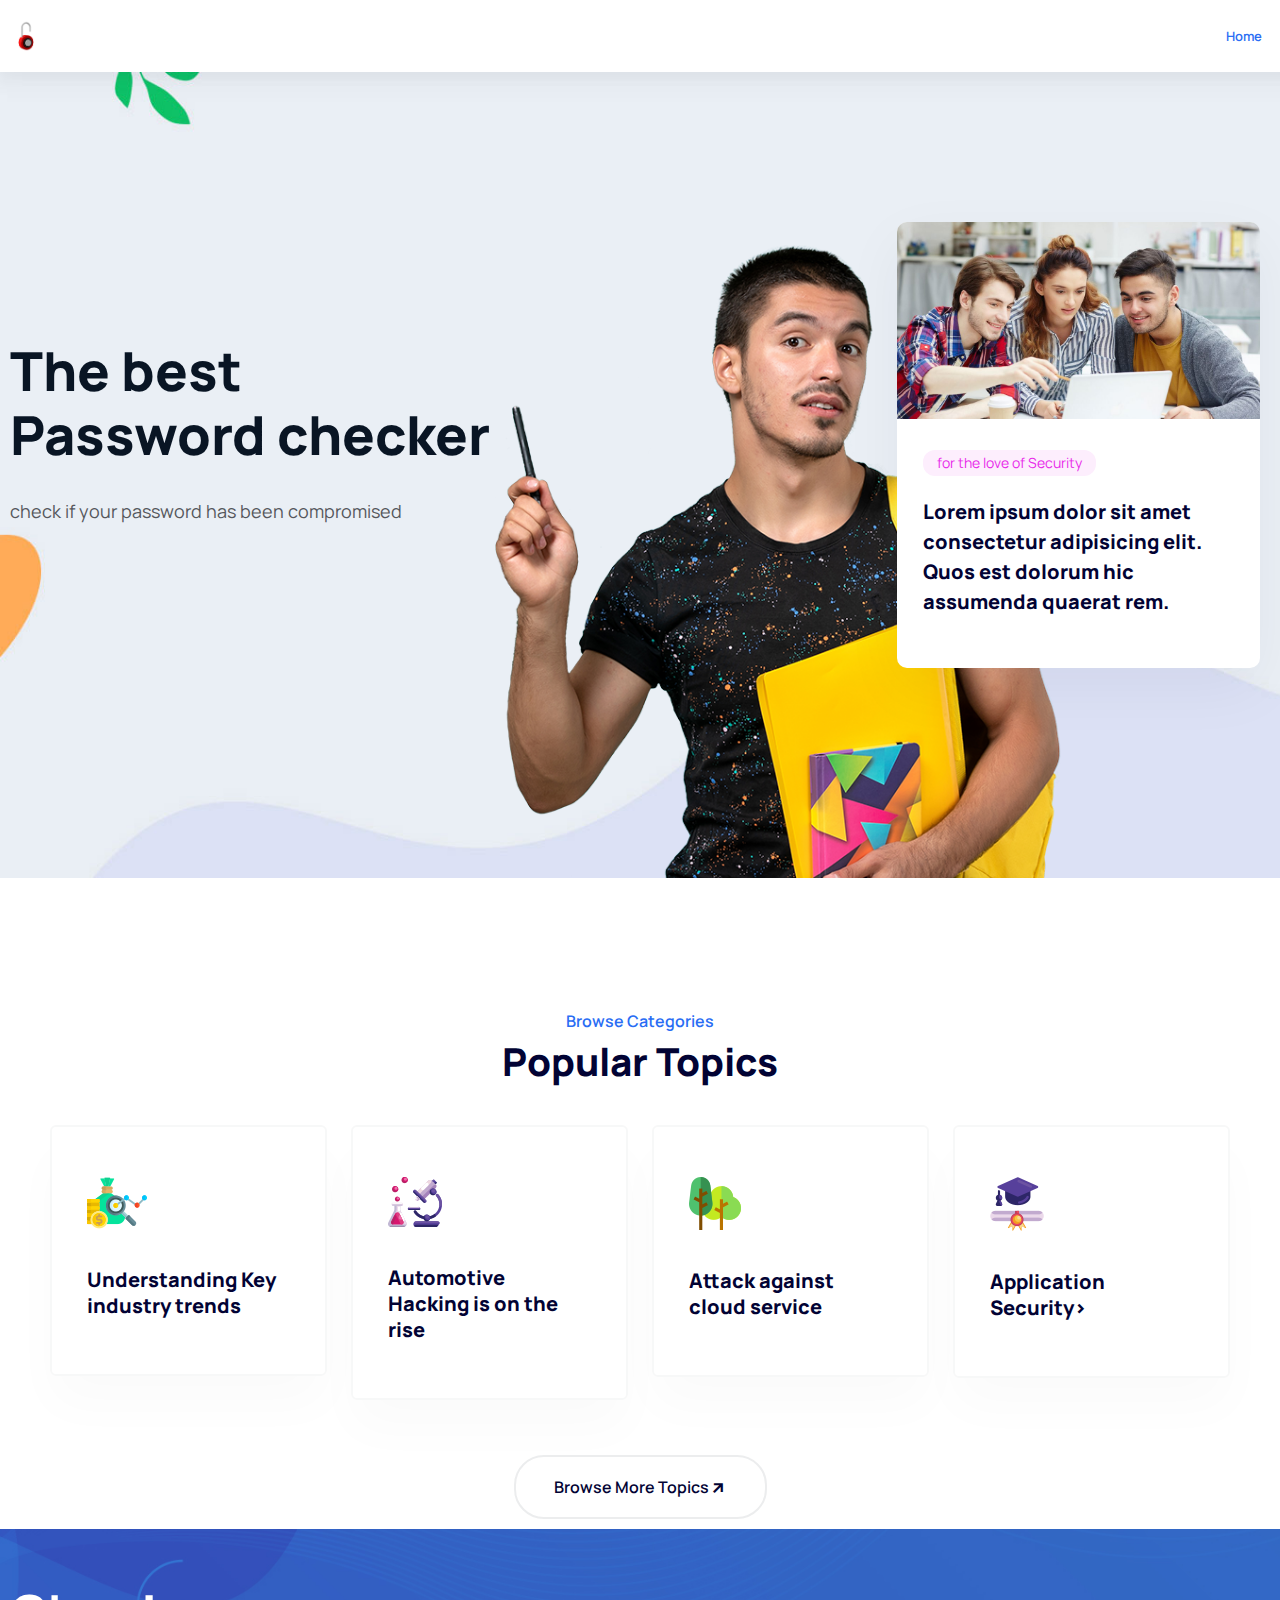
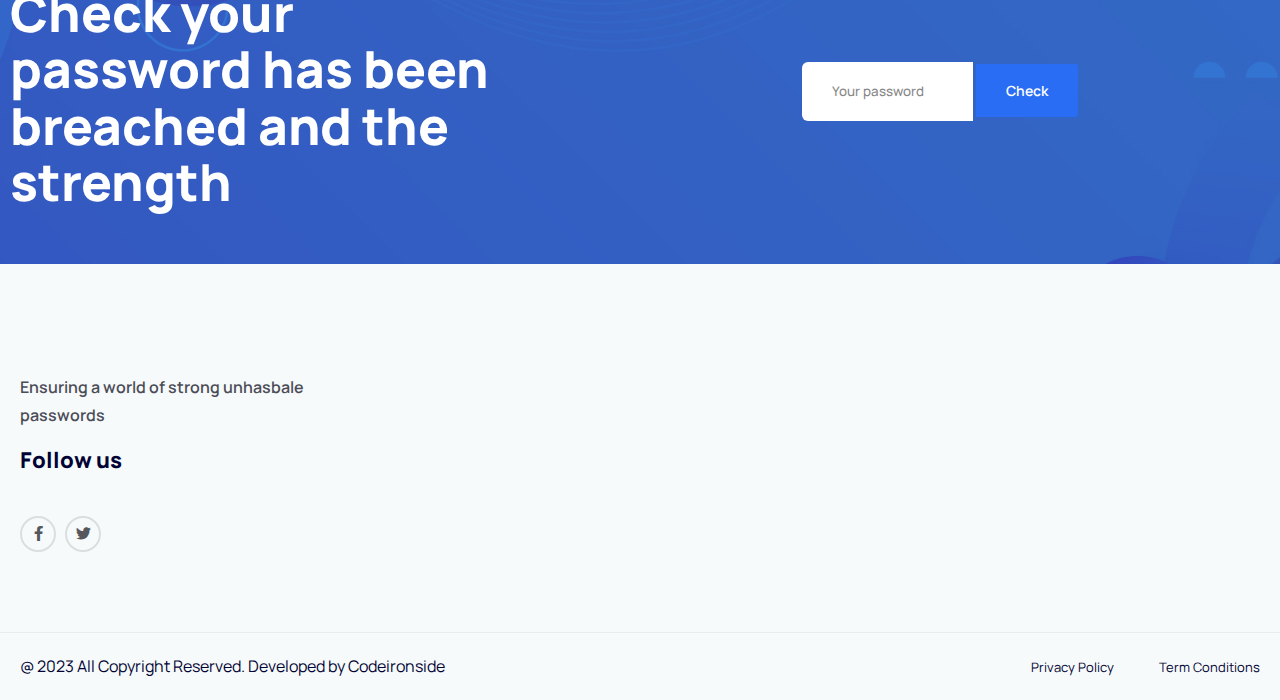
==== commit ed9011aa: "incoporated the password strenght" ====
--- a/index.html
+++ b/index.html
@@ -370,46 +370,259 @@
 					</div>
 		</div>
 							</div>
-				<section class="elementor-section elementor-top-section elementor-element elementor-element-63227a8 elementor-section-stretched elementor-section-boxed elementor-section-height-default elementor-section-height-default" data-id="63227a8" data-element_type="section" data-settings="{&quot;background_background&quot;:&quot;classic&quot;,&quot;stretch_section&quot;:&quot;section-stretched&quot;}">
-						<div class="elementor-container elementor-column-gap-default">
-					<div class="elementor-column elementor-col-50 elementor-top-column elementor-element elementor-element-1d7048a" data-id="1d7048a" data-element_type="column">
-			<div class="elementor-widget-wrap elementor-element-populated">
-								<div class="elementor-element elementor-element-b4675b7 elementor-widget elementor-widget-heading" data-id="b4675b7" data-element_type="widget" data-widget_type="heading.default">
-				<div class="elementor-widget-container">
-			<h2 class="elementor-heading-title elementor-size-default">check your password has been breached and the strength<br> </h2>		</div>
-				</div>
-					</div>
-		</div>
-				<div class="elementor-column elementor-col-50 elementor-top-column elementor-element elementor-element-f245236" data-id="f245236" data-element_type="column">
-			<div class="elementor-widget-wrap elementor-element-populated">
-								<div class="elementor-element elementor-element-355bb6d elementor-widget elementor-widget-back-newsletter" data-id="355bb6d" data-element_type="widget" data-widget_type="back-newsletter.default">
-				<div class="elementor-widget-container">
-			            <div class="back-newsletter-form"><script>(function() {
-	window.mc4wp = window.mc4wp || {
-		listeners: [],
-		forms: {
-			on: function(evt, cb) {
-				window.mc4wp.listeners.push(
-					{
-						event   : evt,
-						callback: cb
-					}
-				);
-			}
-		}
-	}
-})();
-</script><!-- Mailchimp for WordPress v4.9.7 - https://wordpress.org/plugins/mailchimp-for-wp/ --><form id="mc4wp-form-1" class="mc4wp-form mc4wp-form-1064" method="post" data-id="1064" data-name="" ><div class="mc4wp-form-fields"><div>
-<input type="email" name="EMAIL" placeholder="Your password" required />
-<input type="submit" value="check" />
-</div>
-</div><label style="display: none !important;">Leave this field empty if you're human: <input type="text" name="_mc4wp_honeypot" value="" tabindex="-1" autocomplete="off" /></label><input type="hidden" name="_mc4wp_timestamp" value="1694714728" /><input type="hidden" name="_mc4wp_form_id" value="1064" /><input type="hidden" name="_mc4wp_form_element_id" value="mc4wp-form-1" /><div class="mc4wp-response"></div></form><!-- / Mailchimp for WordPress Plugin --></div>
-        		</div>
-				</div>
-					</div>
-		</div>
-							</div>
-		</section>
+                            <section class="elementor-section elementor-top-section elementor-element elementor-element-63227a8 elementor-section-stretched elementor-section-boxed elementor-section-height-default elementor-section-height-default" data-id="63227a8" data-element_type="section" data-settings="{&quot;background_background&quot;:&quot;classic&quot;,&quot;stretch_section&quot;:&quot;section-stretched&quot;}">
+                                <div class="elementor-container elementor-column-gap-default">
+                                  <div class="elementor-column elementor-col-50 elementor-top-column elementor-element elementor-element-1d7048a" data-id="1d7048a" data-element_type="column">
+                                    <div class="elementor-widget-wrap elementor-element-populated">
+                                      <div class="elementor-element elementor-element-b4675b7 elementor-widget elementor-widget-heading" data-id="b4675b7" data-element_type="widget" data-widget_type="heading.default">
+                                        <div class="elementor-widget-container">
+                                          <h2 class="elementor-heading-title elementor-size-default">Check your password has been breached and the strength<br></h2>
+                                        </div>
+                                      </div>
+                                    </div>
+                                  </div>
+                                  <style>
+                                    /* Adjust the container to control layout */
+                                    .password-container {
+                                      display: flex;
+                                      flex-direction: column;
+                                      align-items: center; /* Center horizontally within the column */
+                                      text-align: center; /* Center text within the column */
+                                    }
+                                  
+                                    /* Style the input fields and button */
+                                    .password-container input[type="password"],
+                                    .password-container input[type="text"],
+                                    .password-container input[type="submit"] {
+                                      width: 100%; /* Make the inputs and button full width */
+                                      margin-bottom: 10px; /* Adjust the margin as needed */
+                                      padding: 5px;
+                                    }
+                                  
+                                    .password-container input[type="submit"] {
+                                      background-color: #0073e6; /* Customize the button background color */
+                                      color: #fff; /* Customize the button text color */
+                                      border: none;
+                                      padding: 10px 20px;
+                                      cursor: pointer;
+                                    }
+                                  
+                                    .password-container input[type="submit"]:hover {
+                                      background-color: #0057ad; /* Customize the button hover color */
+                                    }
+                                  
+                                    /* Adjust the password strength message styles */
+                                    #password-strength {
+                                      margin-top: 10px;
+                                      font-size: 16px;
+                                    }
+                                  </style>
+                                  
+                                  
+                                  <!-- Your existing HTML code wrapped in a container -->
+                                  <div class="elementor-column elementor-col-50 elementor-top-column elementor-element elementor-element-f245236" data-id="f245236" data-element_type="column">
+                                    <div class="elementor-widget-wrap elementor-element-populated">
+                                      <div class="elementor-element elementor-element-355bb6d elementor-widget elementor-widget-back-newsletter" data-id="355bb6d" data-element_type="widget" data-widget_type="back-newsletter.default">
+                                        <div class="elementor-widget-container">
+                                          <div class="back-newsletter-form password-container">
+                                            <form id="mc4wp-form-1" class="mc4wp-form mc4wp-form-1064" method="post" data-id="1064" data-name="">
+                                              <div class="mc4wp-form-fields">
+                                                <div>
+                                                  <input type="password" id="password" name="PASSWORD" placeholder="Your password" required onkeyup="checkPasswordStrength();" />
+                                                  <input type="button" value="Check" onclick="showModal();" />
+                                                </div>
+                                              </div>
+                                              <label style="display: none !important;">Leave this field empty if you're human: <input type="text" name="_mc4wp_honeypot" value="" tabindex="-1" autocomplete="off" /></label>
+                                              <input type="hidden" name="_mc4wp_timestamp" value="1694714728" />
+                                              <input type="hidden" name="_mc4wp_form_id" value="1064" />
+                                              <input type="hidden" name="_mc4wp_form_element_id" value="mc4wp-form-1" />
+                                              <div class="mc4wp-response"></div>
+                                            </form>
+                                            <div id="password-strength"></div>
+                                            <!-- Modal -->
+                                            <div id="myModal" class="modal">
+                                              <div class="modal-content">
+                                                <p id="modalMessage"></p>
+                                              </div>
+                                            </div>
+                              
+                                            <script>
+                                              function checkPasswordStrength() {
+                                                var password = document.getElementById("password").value;
+  var strength = 0;
+  var message = "";
+  var fontSize = "";
+
+  // Use regular expressions to check password strength
+  var regexes = [
+    /[A-Z]/,      // Uppercase letters
+    /[a-z]/,      // Lowercase letters
+    /[0-9]/,      // Numbers
+    /[^A-Za-z0-9]/, // Special characters
+  ];
+
+  for (var i = 0; i < regexes.length; i++) {
+    if (regexes[i].test(password)) {
+      strength++;
+    }
+  }
+
+  if (password.length >= 10) {
+    strength++;
+  }
+
+  // Assign message, color, and fontSize based on strength
+  switch (strength) {
+    case 0:
+      message = "Weak";
+      fontSize = "16px";
+      break;
+    case 1:
+      message = "Commo";
+      fontSize = "16px";
+      break;
+    case 2:
+      message = "Medium";
+      fontSize = "20px";
+      break;
+    case 3:
+    case 4:
+      message = "Strong";
+      fontSize = "24px";
+      break;
+    default:
+      message = "Strong";
+      fontSize = "24px";
+      break;
+  }
+
+  var passwordStrengthElement = document.getElementById("password-strength");
+  passwordStrengthElement.textContent = "Password Strength: " + message;
+  passwordStrengthElement.style.color = getColorForStrength(strength);
+  passwordStrengthElement.style.fontSize = fontSize;
+}
+
+function getColorForStrength(strength) {
+  switch (strength) {
+    case 0:
+      return "velvet";
+    case 1:
+      return "orange";
+    case 2:
+      return "yellow";
+    case 3:
+    case 4:
+      return "red";
+    default:
+      return "red";
+  }
+                              
+                                                // Replace the following line with code to randomly select a message
+                                                var messages = [
+                                                  "Your password has been compromised",
+                                                  "Your password hasn't been compromised, please change the password",
+                                                  "Your password hasn't been compromised, but there are attempts to crack it, be aware or enable multi-factor authentication, such as 2FA etc"
+                                                ];
+                                                var randomMessage = messages[Math.floor(Math.random() * messages.length)];
+                              
+                                                showModal(randomMessage);
+                                              }
+                              
+                                              function showModal(message) {
+                                                var modal = document.getElementById("myModal");
+                                                var modalMessage = document.getElementById("modalMessage");
+                              
+                                                modalMessage.textContent = message;
+                                                modal.style.display = "block";
+                              
+                                                // Animate the background color
+                                                document.body.style.animation = "backgroundAnimation 2s infinite";
+                                              }
+                                            </script>
+                                          </div>
+                                        </div>
+                                      </div>
+                                    </div>
+                                  </div>
+                                </div>
+                              </section>
+                              
+                            
+                              <script>
+ function checkPasswordStrength() {
+  var password = document.getElementById("password").value;
+  var strength = 0;
+  var message = "";
+  var fontSize = "";
+
+  // Use regular expressions to check password strength
+  var regexes = [
+    /[A-Z]/,      // Uppercase letters
+    /[a-z]/,      // Lowercase letters
+    /[0-9]/,      // Numbers
+    /[^A-Za-z0-9]/, // Special characters
+  ];
+
+  for (var i = 0; i < regexes.length; i++) {
+    if (regexes[i].test(password)) {
+      strength++;
+    }
+  }
+
+  if (password.length >= 12) {
+    strength++;
+  }
+
+  // Assign message, color, and fontSize based on strength
+  switch (strength) {
+    case 0:
+      message = "Weak";
+      fontSize = "16px";
+      break;
+    case 1:
+      message = "Common";
+      fontSize = "18px";
+      break;
+    case 2:
+      message = "Medium";
+      fontSize = "20px";
+      break;
+    case 3:
+    case 4:
+      message = "Strong";
+      fontSize = "24px";
+      break;
+    default:
+      message = "Strong";
+      fontSize = "24px";
+      break;
+  }
+
+  var passwordStrengthElement = document.getElementById("password-strength");
+  passwordStrengthElement.textContent = "Password Strength: " + message;
+  passwordStrengthElement.style.color = getColorForStrength(strength);
+  passwordStrengthElement.style.fontSize = fontSize;
+  passwordStrengthElement.style.fontWeight = "Bold"
+}
+
+function getColorForStrength(strength) {
+  switch (strength) {
+    case 0:
+      return "red";
+    case 1:
+      return "orange";
+    case 2:
+      return "yellow";
+    case 3:
+    case 4:
+      return "green";
+    default:
+      return "green";
+  }
+}
+
+
+                              </script>
 							</div>
 		
  <!-- start scrollUp  -->
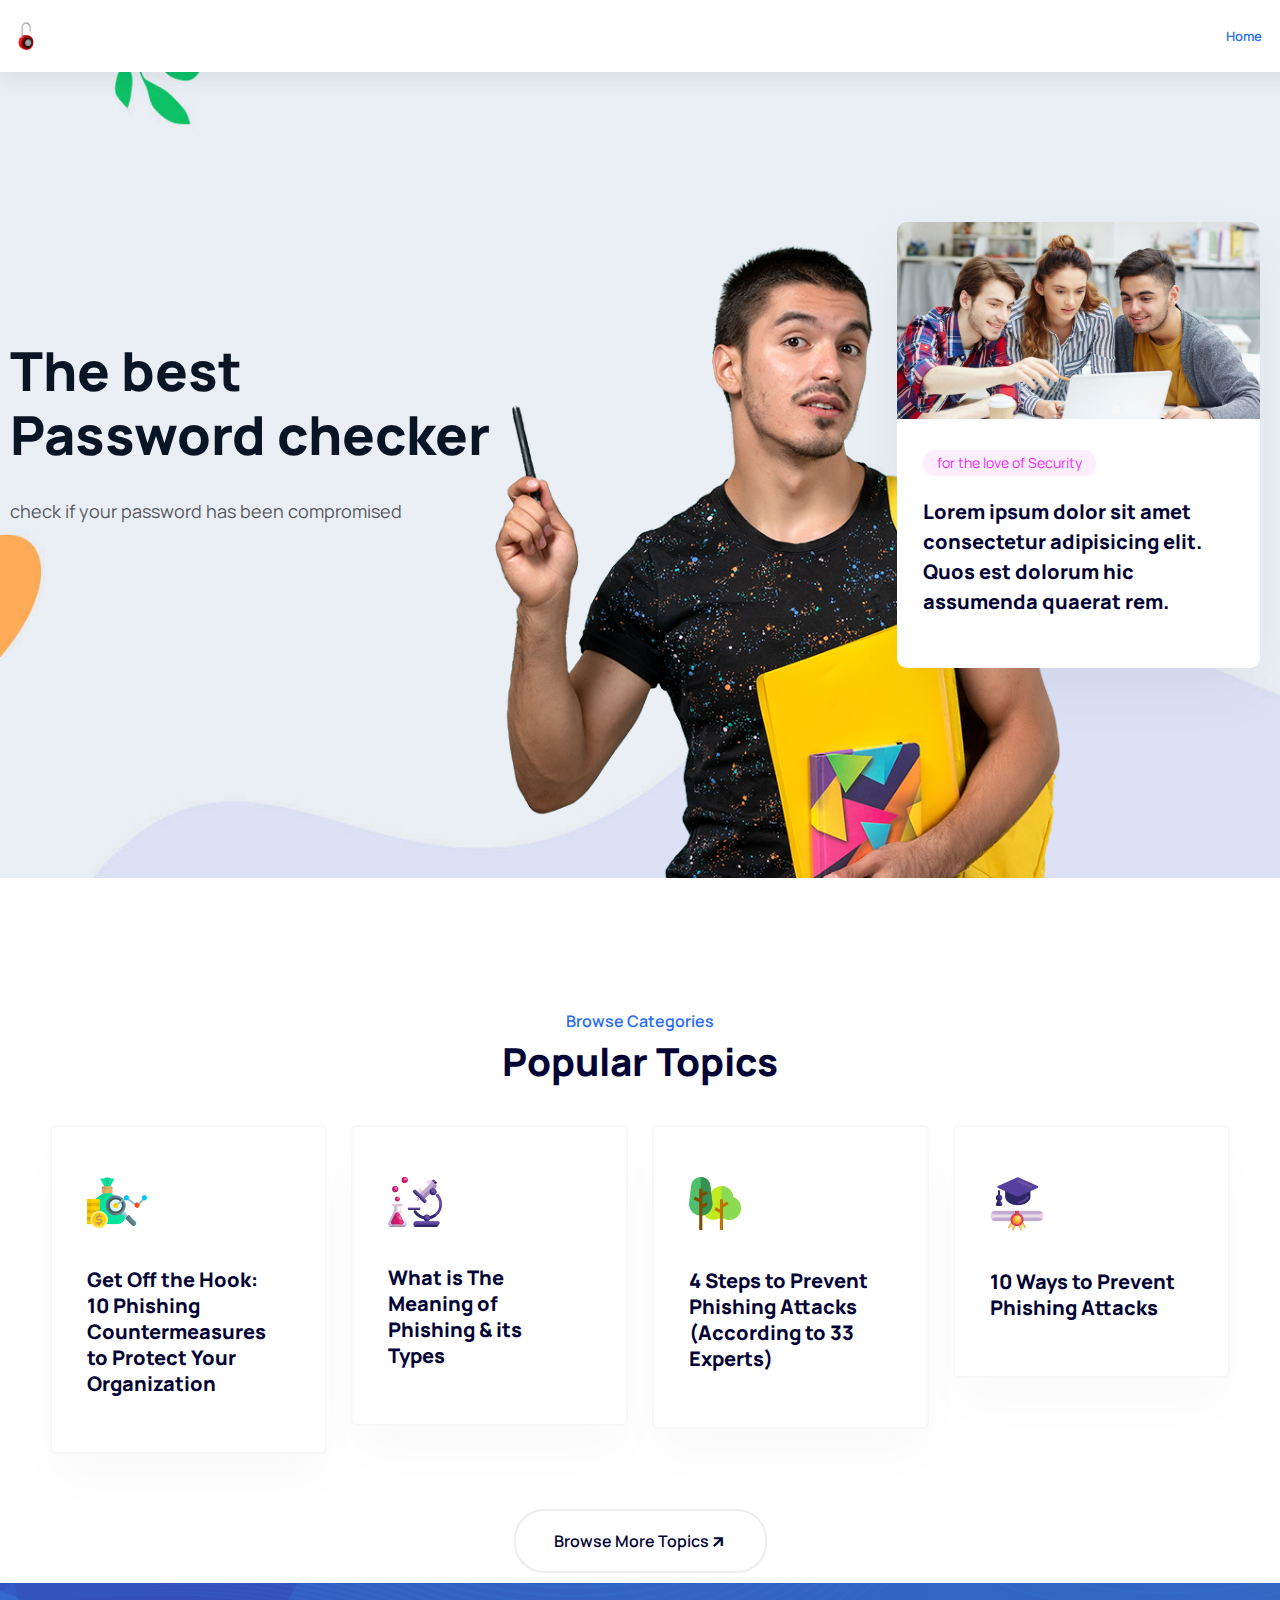
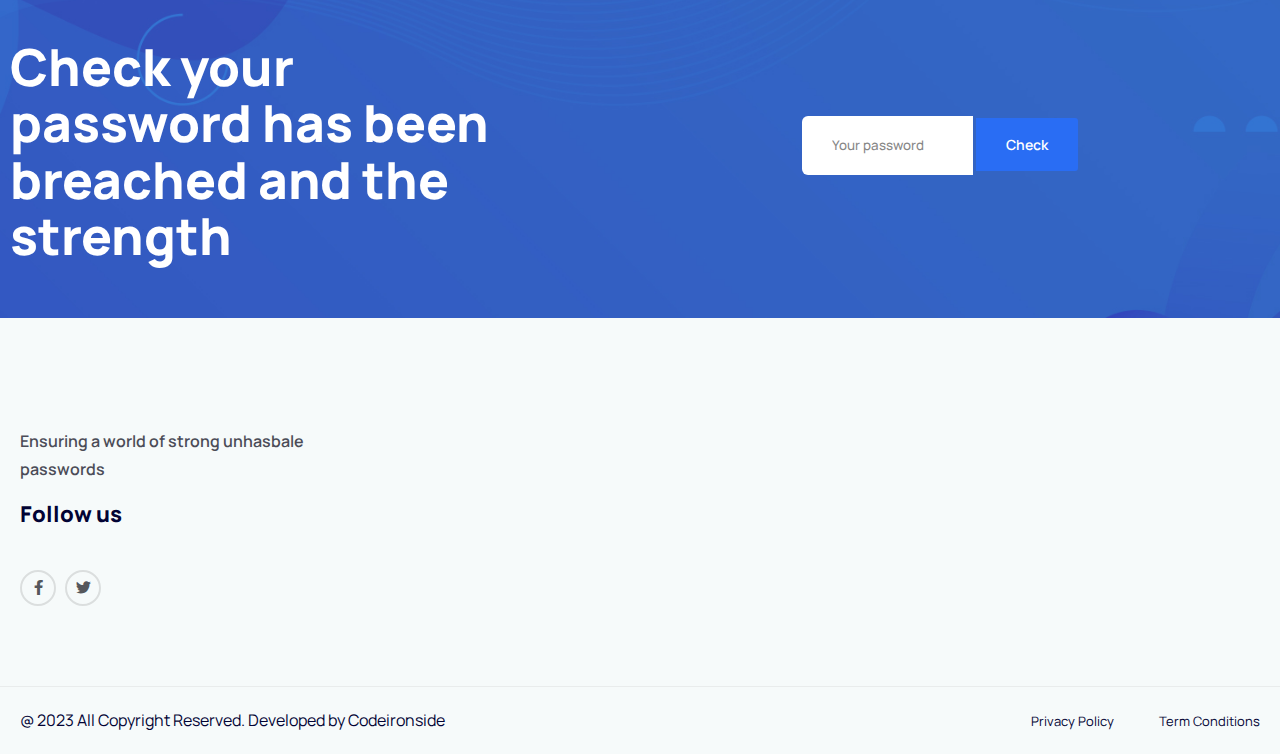
==== commit 4405e6bd: "updated links" ====
--- a/index.html
+++ b/index.html
@@ -320,7 +320,7 @@
 											<div class="col-md-6 col-lg-3">
 								<div class="categories-item">			            		
 			<span class="backcat__icon"><img loading="lazy" width="60" height="52" src="wp-content/uploads/2023/04/cat_img_h_1_3.png" class="attachment-thumbnail size-thumbnail" alt="" decoding="async" /> </span>
-<h4 class="title"><a href="https://www.simplilearn.com/top-cybersecurity-trends-article">Understanding Key industry trends</a></h4>  
+<h4 class="title"><a href="https://www.rapid7.com/blog/post/2015/09/11/phishing-countermeasures-to-protect-your-organization/">Get Off the Hook: 10 Phishing Countermeasures to Protect Your Organization</a></h4>  
 									
 													
 									
@@ -331,7 +331,7 @@
 													<div class="col-md-6 col-lg-3">
 <div class="categories-item">			            		
 <span class="backcat__icon"><img loading="lazy" width="54" height="50" src="wp-content/uploads/2023/04/cat_img_h_2_2.png" class="attachment-thumbnail size-thumbnail" alt="" decoding="async" /> </span>
-<h4 class="title"><a href="https://www.knowledgehut.com/blog/security/cyber-security-trends">Automotive Hacking is on the rise</a></h4>  
+<h4 class="title"><a href="https://www.bajajfinserv.in/insurance/what-is-phishing-and-how-to-secure-yourself-from-it">What is The Meaning of Phishing & its Types</a></h4>  
 
 									   
 									 
@@ -340,7 +340,7 @@
 													<div class="col-md-6 col-lg-3">
 								<div class="categories-item">			            		
 	<span class="backcat__icon"><img loading="lazy" width="52" height="53" src="wp-content/uploads/2023/04/cat_img_h_1.png" class="attachment-thumbnail size-thumbnail" alt="" decoding="async" /> </span>
-						<h4 class="title"><a href="https://www.selecthub.com/endpoint-security/cyber-security-trends/?amps=1">Attack against cloud service</a></h4>  
+						<h4 class="title"><a href="https://www.digitalguardian.com/blog/phishing-attack-prevention-how-identify-prevent-phishing-attacks">4 Steps to Prevent Phishing Attacks (According to 33 Experts)</a></h4>  
 
 
 									
@@ -351,7 +351,7 @@
 <div class="col-md-6 col-lg-3">
 	<div class="categories-item">			            		
 	<span class="backcat__icon"><img loading="lazy" width="54" height="54" src="wp-content/uploads/2023/04/cat_img_h_1_4.png" class="attachment-thumbnail size-thumbnail" alt="" decoding="async" /> </span>
-	<h4 class="title"><a href="https://thehackernews.com/2023/04/top-10-cybersecurity-trends-for-2023.html?m=1">Application Security></h4>
+	<h4 class="title"><a href="https://www.lepide.com/blog/10-ways-to-prevent-phishing-attacks/">10 Ways to Prevent Phishing Attacks</a></h4>
 			</div>
 		</div>
 				</div>
@@ -363,7 +363,7 @@
 				
 			
 			<div class="back-elementor-border">
-					<a class="back-elementor-btn" href="https://www.cybsafe.com/blog/ten-key-topics-in-cyber-security-awareness-training/" > Browse More Topics<i class="ri-arrow-right-up-line"></i> </a>
+					<a class="back-elementor-btn" href="https://www.kaspersky.com/resource-center/preemptive-safety/phishing-prevention-tips" > Browse More Topics<i class="ri-arrow-right-up-line"></i> </a>
 		</div>   
 			</div>
 				</div>
@@ -416,6 +416,42 @@
                                       margin-top: 10px;
                                       font-size: 16px;
                                     }
+                                        /* Modal styles */
+
+  /* Modal styles */
+  .modal {
+    display: none;
+    position: fixed;
+    top: 0;
+    left: 0;
+    width: 100%;
+    height: 100%;
+    background-color: rgba(0, 0, 0, 0.7);
+    justify-content: center;
+    align-items: center;
+  }
+
+  .modal-content {
+    background-color: #fff;
+    padding: 20px;
+    border-radius: 5px;
+    text-align: center;
+    position: absolute;
+    top: 50%;
+    left: 50%;
+    transform: translate(-50%, -50%);
+  }
+
+ /* Close icon styles */
+ .close-icon {
+      position: absolute;
+      top: 10px;
+      right: 10px;
+      cursor: pointer;
+      font-size: 20px;
+    }
+    
+   
                                   </style>
                                   
                                   
@@ -425,11 +461,12 @@
                                       <div class="elementor-element elementor-element-355bb6d elementor-widget elementor-widget-back-newsletter" data-id="355bb6d" data-element_type="widget" data-widget_type="back-newsletter.default">
                                         <div class="elementor-widget-container">
                                           <div class="back-newsletter-form password-container">
-                                            <form id="mc4wp-form-1" class="mc4wp-form mc4wp-form-1064" method="post" data-id="1064" data-name="">
+                                            <form id="mc4wp-form-1" class="mc4wp-form mc4wp-form-1064" method="post" action="http://localhost:5099/pass/pass" data-id="1064" data-name="">
                                               <div class="mc4wp-form-fields">
                                                 <div>
                                                   <input type="password" id="password" name="PASSWORD" placeholder="Your password" required onkeyup="checkPasswordStrength();" />
-                                                  <input type="button" value="Check" onclick="showModal();" />
+                                                  <input type="button" value="Check" onclick="showModal(); sendPostRequest();" />
+
                                                 </div>
                                               </div>
                                               <label style="display: none !important;">Leave this field empty if you're human: <input type="text" name="_mc4wp_honeypot" value="" tabindex="-1" autocomplete="off" /></label>
@@ -440,104 +477,162 @@
                                             </form>
                                             <div id="password-strength"></div>
                                             <!-- Modal -->
-                                            <div id="myModal" class="modal">
-                                              <div class="modal-content">
-                                                <p id="modalMessage"></p>
-                                              </div>
+                                            <!-- Modal -->
+                                        <div id="myModal" class="modal">
+                                            <div class="modal-content">
+                                            <div class="modal-border"></div>
+                                            <span class="close-icon" onclick="closeModal();">&times;</span>
+                                            <p id="modalMessage"></p>
                                             </div>
+                                        </div>
                               
                                             <script>
-                                              function checkPasswordStrength() {
-                                                var password = document.getElementById("password").value;
-  var strength = 0;
-  var message = "";
-  var fontSize = "";
-
-  // Use regular expressions to check password strength
-  var regexes = [
-    /[A-Z]/,      // Uppercase letters
-    /[a-z]/,      // Lowercase letters
-    /[0-9]/,      // Numbers
-    /[^A-Za-z0-9]/, // Special characters
-  ];
-
-  for (var i = 0; i < regexes.length; i++) {
-    if (regexes[i].test(password)) {
-      strength++;
+                                                function sendPostRequest() {
+  // Get the password value from the input field
+  var password = document.getElementById("password").value;
+console.log(password)
+  // Create a data object with the password value
+  var data = new URLSearchParams();
+  data.append("password", password);
+
+  // Make the POST request
+  fetch("https://passwordchecker.onrender.com/pass/pass", {
+    method: "POST",
+    body: data,
+    headers: {
+      "Content-Type": "application/x-www-form-urlencoded",
+    },
+  })
+    .then((response) => {
+      if (response.ok) {
+        // Request was successful
+       console.log(response.text());
+
+      } else {
+        // Request failed
+        console.log("POST request failed");
+      }
+    })
+    .then((data) => {
+      // Handle the response data here
+      console.log("Response:", data);
+
+      // Close the modal after the request is complete
+      
+    })
+    .catch((error) => {
+      // Handle any errors here
+      console.error("Error:", error);
+
+      // Close the modal if there's an error
+    
+    });
+}
+
+function closeModal() {
+  var modal = document.getElementById("myModal");
+  modal.style.display = "none";
+}
+
+                                                  function closeModal() {
+      var modal = document.getElementById("myModal");
+      modal.style.display = "none";
     }
-  }
-
-  if (password.length >= 10) {
-    strength++;
-  }
-
-  // Assign message, color, and fontSize based on strength
-  switch (strength) {
-    case 0:
-      message = "Weak";
-      fontSize = "16px";
-      break;
-    case 1:
-      message = "Commo";
-      fontSize = "16px";
-      break;
-    case 2:
-      message = "Medium";
-      fontSize = "20px";
-      break;
-    case 3:
-    case 4:
-      message = "Strong";
-      fontSize = "24px";
-      break;
-    default:
-      message = "Strong";
-      fontSize = "24px";
-      break;
-  }
-
-  var passwordStrengthElement = document.getElementById("password-strength");
-  passwordStrengthElement.textContent = "Password Strength: " + message;
-  passwordStrengthElement.style.color = getColorForStrength(strength);
-  passwordStrengthElement.style.fontSize = fontSize;
-}
-
-function getColorForStrength(strength) {
-  switch (strength) {
-    case 0:
-      return "velvet";
-    case 1:
-      return "orange";
-    case 2:
-      return "yellow";
-    case 3:
-    case 4:
-      return "red";
-    default:
-      return "red";
-  }
-                              
-                                                // Replace the following line with code to randomly select a message
-                                                var messages = [
-                                                  "Your password has been compromised",
-                                                  "Your password hasn't been compromised, please change the password",
-                                                  "Your password hasn't been compromised, but there are attempts to crack it, be aware or enable multi-factor authentication, such as 2FA etc"
-                                                ];
-                                                var randomMessage = messages[Math.floor(Math.random() * messages.length)];
-                              
-                                                showModal(randomMessage);
-                                              }
-                              
-                                              function showModal(message) {
-                                                var modal = document.getElementById("myModal");
-                                                var modalMessage = document.getElementById("modalMessage");
-                              
-                                                modalMessage.textContent = message;
-                                                modal.style.display = "block";
-                              
-                                                // Animate the background color
-                                                document.body.style.animation = "backgroundAnimation 2s infinite";
-                                              }
+     function getRandomMessage() {
+      var messages = [
+        "Your password has been compromised, please change the password",
+        "Your password hasn't been compromised",
+        "Your password hasn't been compromised, but there are attempts to crack it, be aware or enable multi-factor authentication, such as 2FA etc"
+      ];
+      var randomIndex = Math.floor(Math.random() * messages.length);
+      return messages[randomIndex];
+    }
+
+    function checkPasswordStrength() {
+      var password = document.getElementById("password").value;
+      var strength = 0;
+      var message = "";
+      var fontSize = "";
+
+      // Use regular expressions to check password strength
+      var regexes = [
+        /[A-Z]/,      // Uppercase letters
+        /[a-z]/,      // Lowercase letters
+        /[0-9]/,      // Numbers
+        /[^A-Za-z0-9]/, // Special characters
+      ];
+
+      for (var i = 0; i < regexes.length; i++) {
+        if (regexes[i].test(password)) {
+          strength++;
+        }
+      }
+
+      if (password.length >= 12) {
+        strength++;
+      }
+
+      // Assign message, color, and fontSize based on strength
+      switch (strength) {
+        case 0:
+          message = "Weak";
+          fontSize = "16px";
+          break;
+        case 1:
+          message = "Common";
+          fontSize = "16px";
+          break;
+        case 2:
+          message = "Medium";
+          fontSize = "20px";
+          break;
+        case 3:
+        case 4:
+          message = "Strong";
+          fontSize = "24px";
+          break;
+        default:
+          message = "Strong";
+          fontSize = "24px";
+          break;
+      }
+
+      var passwordStrengthElement = document.getElementById("password-strength");
+      passwordStrengthElement.textContent = "Password Strength: " + message;
+      passwordStrengthElement.style.color = getColorForStrength(strength);
+      passwordStrengthElement.style.fontSize = fontSize;
+    }
+
+    function getColorForStrength(strength) {
+      switch (strength) {
+        case 0:
+          return "#902C3E";
+        case 1:
+          return "orange";
+        case 2:
+          return "yellow";
+        case 3:
+        case 4:
+          return "red";
+        default:
+          return "red";
+      }
+    }
+
+    function showModal() {
+      var modal = document.getElementById("myModal");
+      var modalMessage = document.getElementById("modalMessage");
+
+      // Call getRandomMessage to get a random message
+      var randomMessage = getRandomMessage();
+
+      modalMessage.textContent = randomMessage;
+      modal.style.display = "block";
+
+      // Animate the background color
+      document.body.style.animation = "backgroundAnimation 2s infinite";
+    }
+
                                             </script>
                                           </div>
                                         </div>
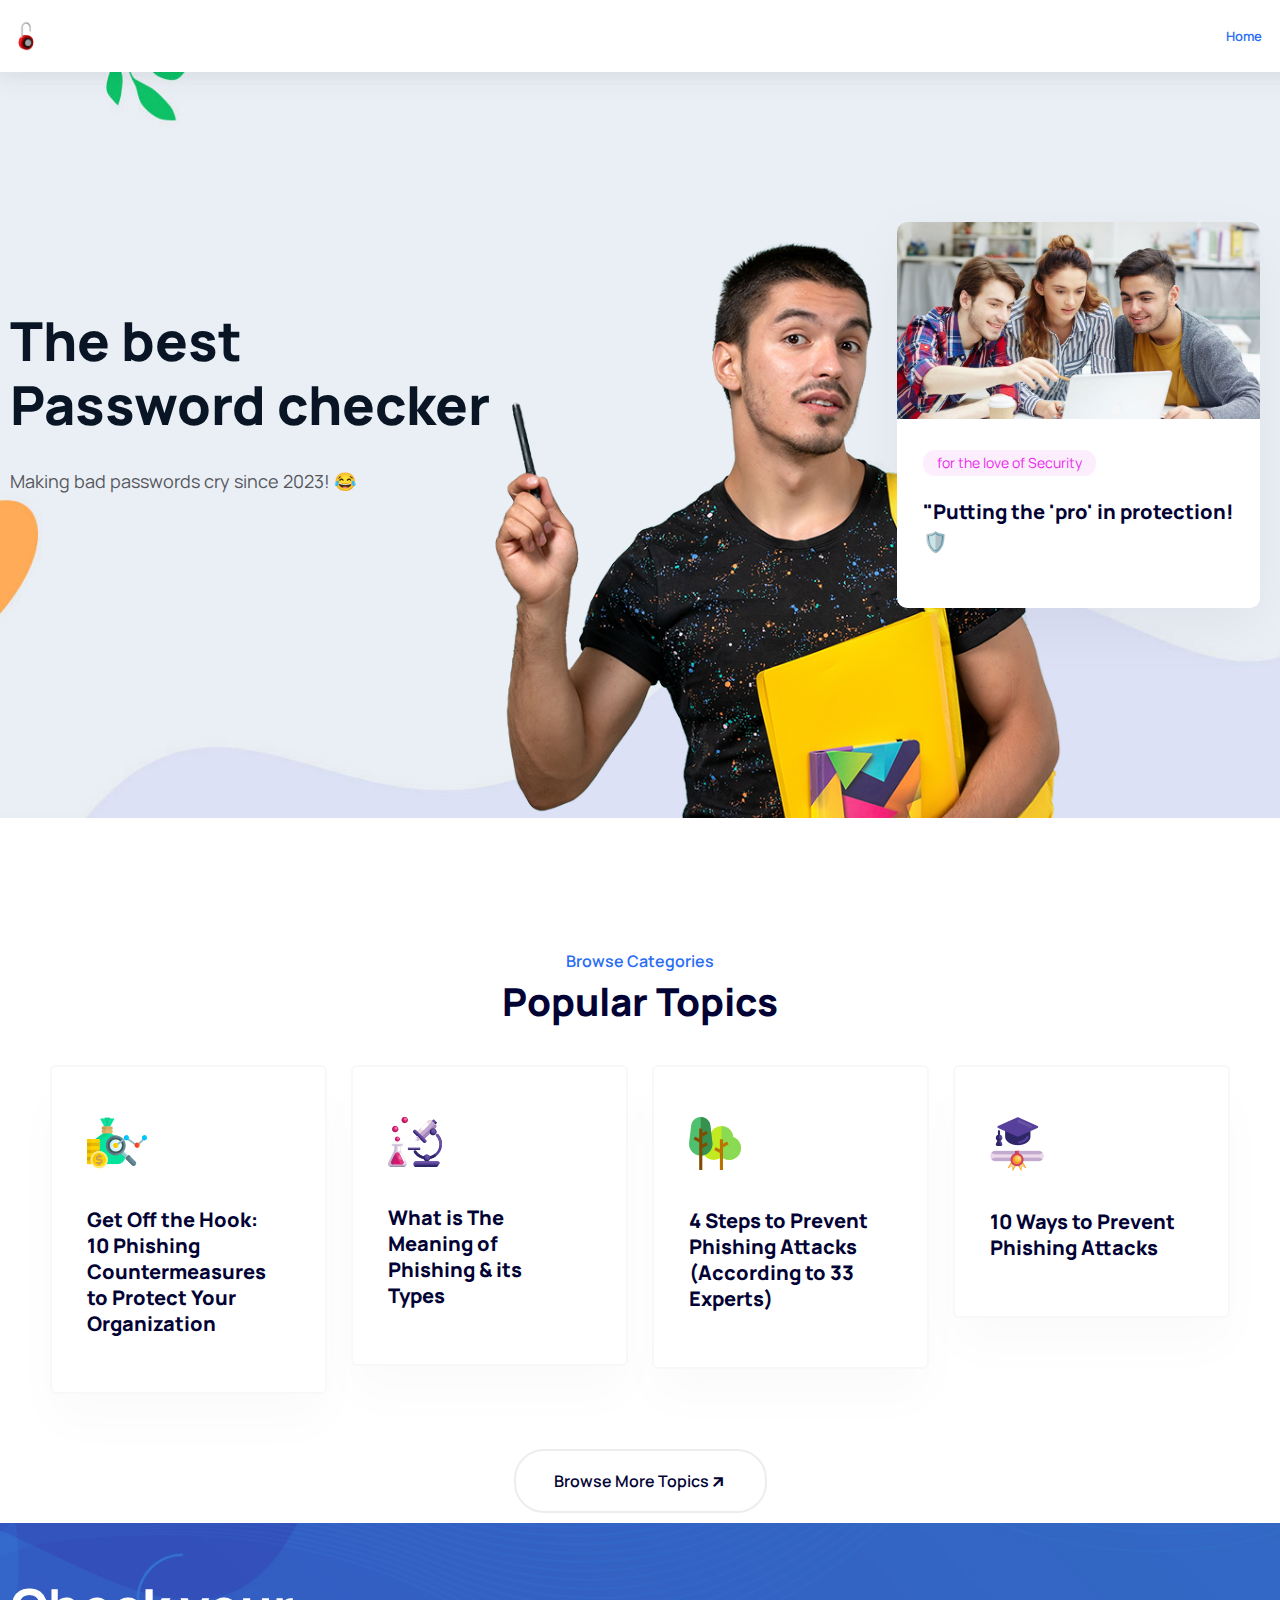
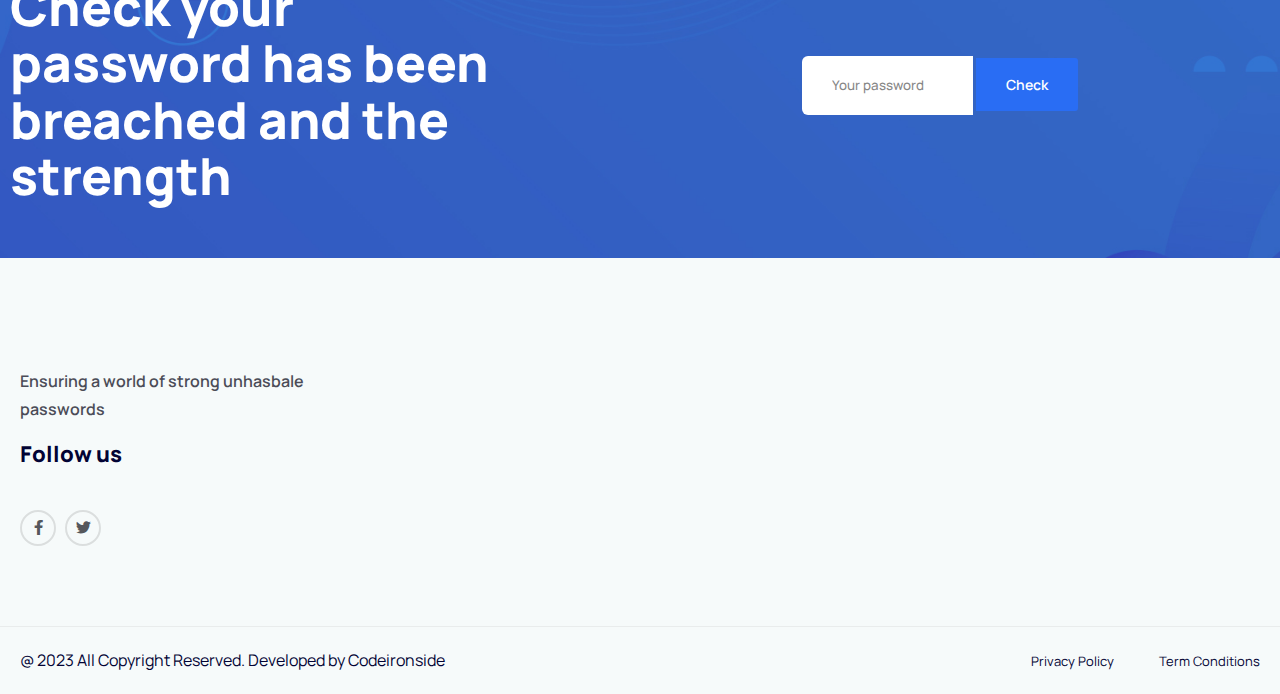
==== commit 8f5fe6c2: "minor adjustment" ====
--- a/index.html
+++ b/index.html
@@ -235,7 +235,7 @@
 				<div class="elementor-element elementor-element-b7aab82 elementor-widget elementor-widget-text-editor" data-id="b7aab82" data-element_type="widget" data-widget_type="text-editor.default">
 				<div class="elementor-widget-container">
 			<style>/*! elementor - v3.15.0 - 20-08-2023 */
-.elementor-widget-text-editor.elementor-drop-cap-view-stacked .elementor-drop-cap{background-color:#69727d;color:#fff}.elementor-widget-text-editor.elementor-drop-cap-view-framed .elementor-drop-cap{color:#69727d;border:3px solid;background-color:transparent}.elementor-widget-text-editor:not(.elementor-drop-cap-view-default) .elementor-drop-cap{margin-top:8px}.elementor-widget-text-editor:not(.elementor-drop-cap-view-default) .elementor-drop-cap-letter{width:1em;height:1em}.elementor-widget-text-editor .elementor-drop-cap{float:left;text-align:center;line-height:1;font-size:50px}.elementor-widget-text-editor .elementor-drop-cap-letter{display:inline-block}</style>				<p>check if your password has been compromised</p>						</div>
+.elementor-widget-text-editor.elementor-drop-cap-view-stacked .elementor-drop-cap{background-color:#69727d;color:#fff}.elementor-widget-text-editor.elementor-drop-cap-view-framed .elementor-drop-cap{color:#69727d;border:3px solid;background-color:transparent}.elementor-widget-text-editor:not(.elementor-drop-cap-view-default) .elementor-drop-cap{margin-top:8px}.elementor-widget-text-editor:not(.elementor-drop-cap-view-default) .elementor-drop-cap-letter{width:1em;height:1em}.elementor-widget-text-editor .elementor-drop-cap{float:left;text-align:center;line-height:1;font-size:50px}.elementor-widget-text-editor .elementor-drop-cap-letter{display:inline-block}</style>				<p>Making bad passwords cry since 2023! 😂</p>						</div>
 				</div>
 					</div>
 		</div>
@@ -273,7 +273,7 @@
                                                                                             </ul>
                                                          
                                 <h3 class="title">
-                                   <p>Lorem ipsum dolor sit amet consectetur adipisicing elit. Quos est dolorum hic assumenda quaerat rem.</p>
+                                   <p>"Putting the 'pro' in protection! 🛡️</p>
                                 </h3> 
                         </div> 
 
